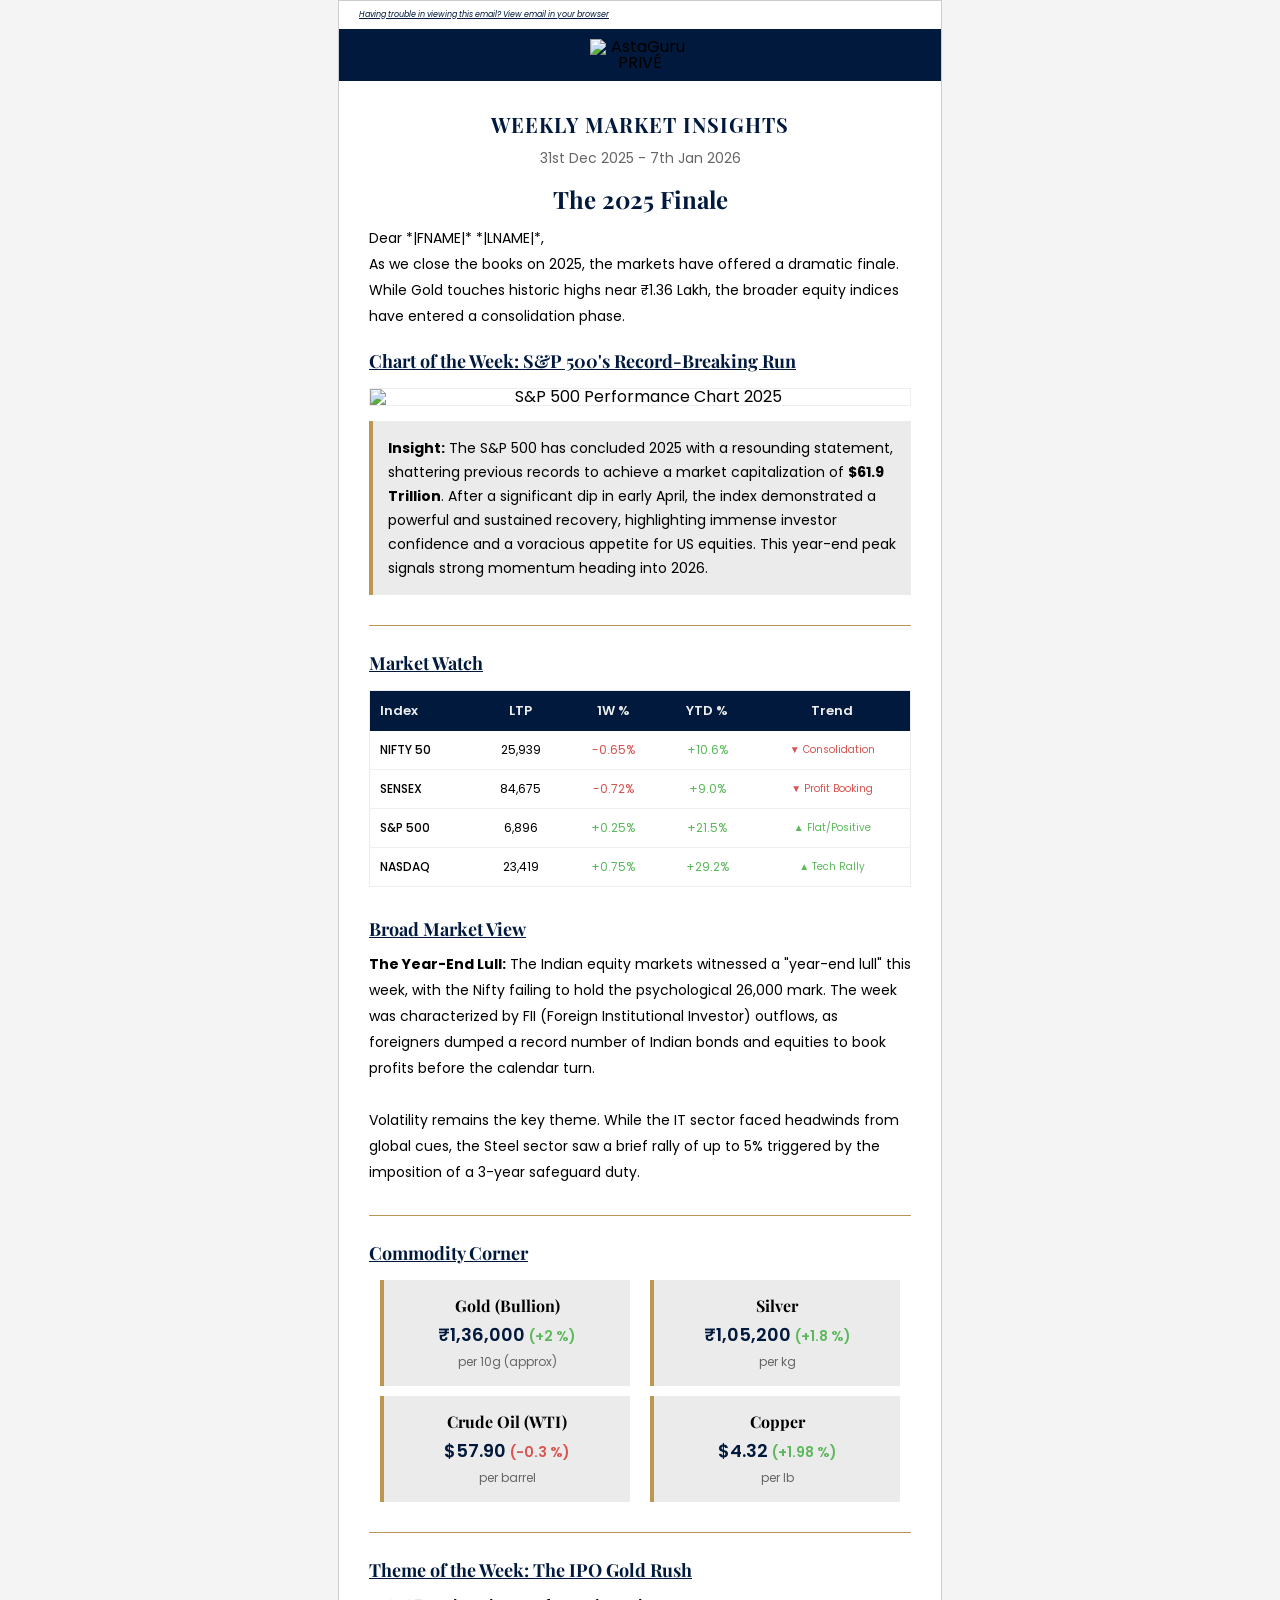
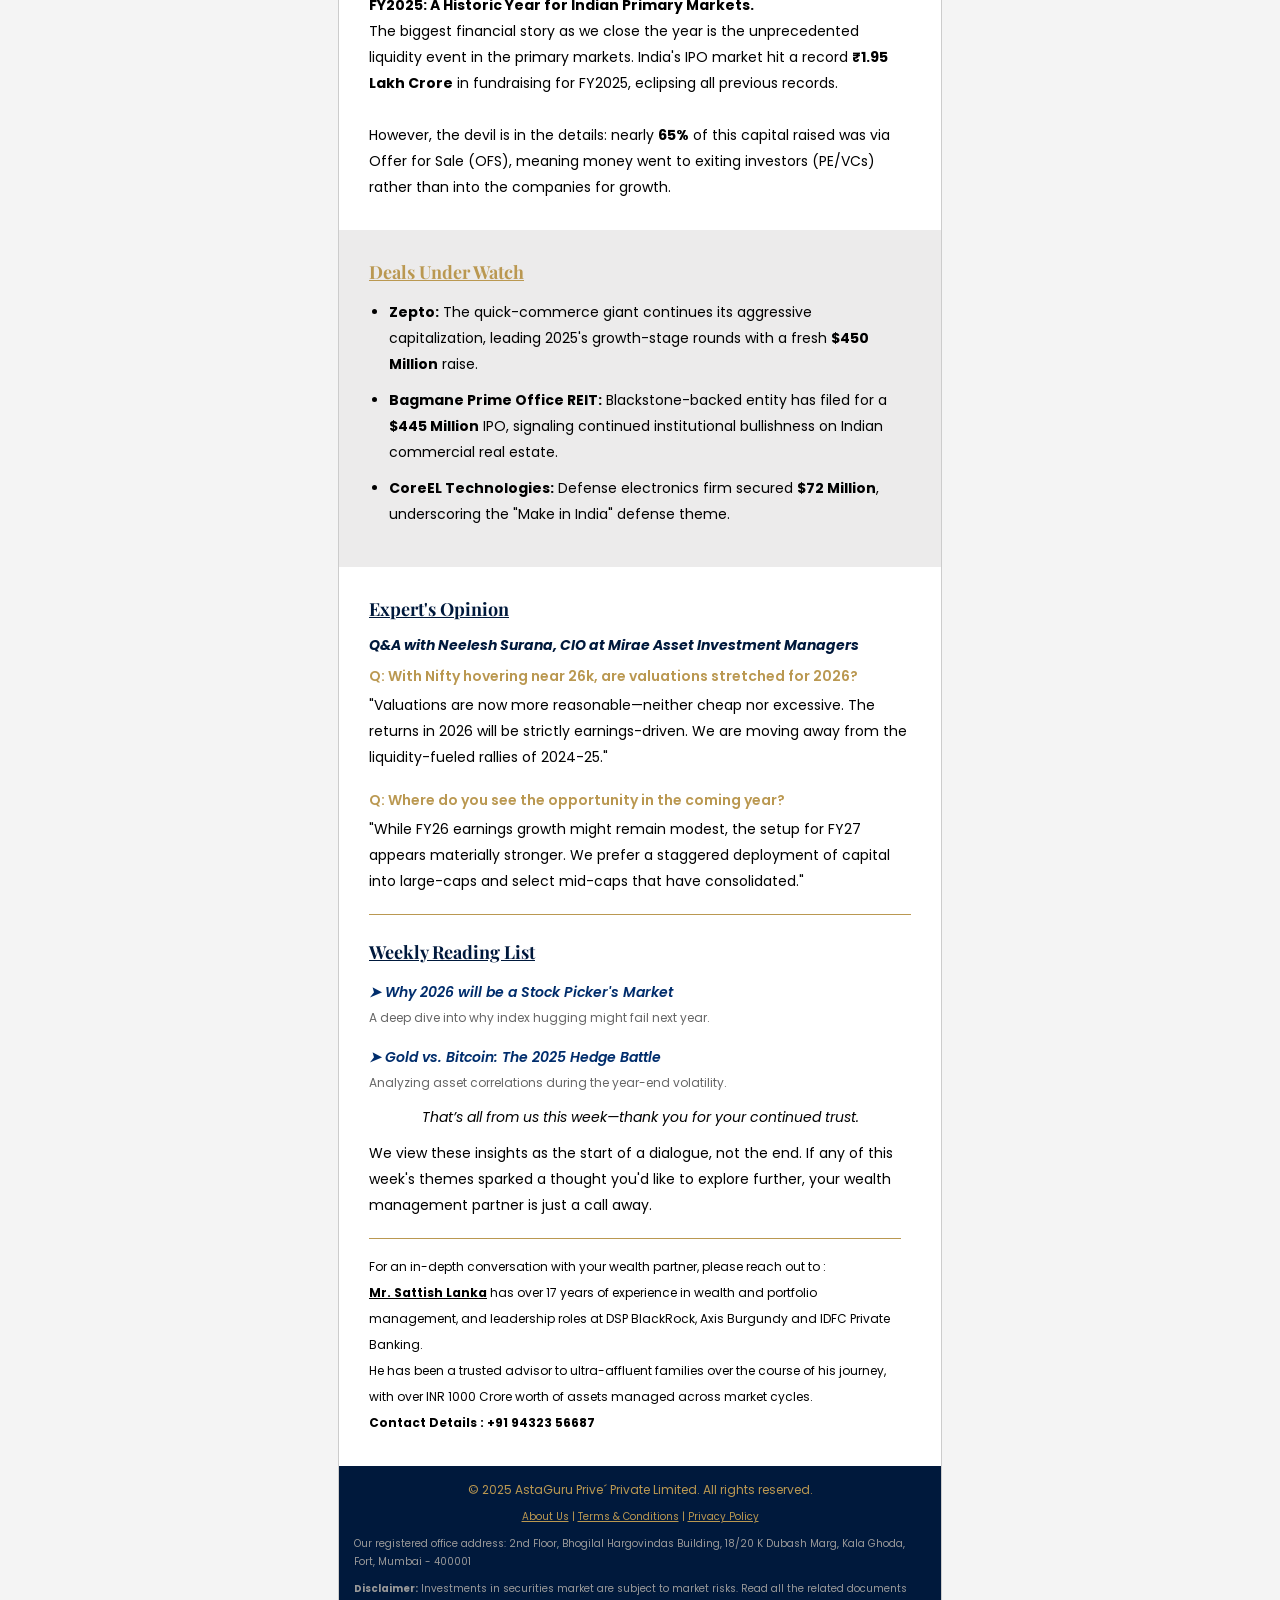
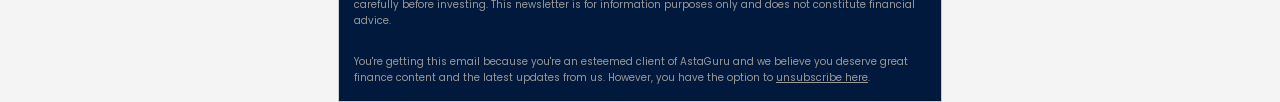
==== email_newsletter.html @ d1229757 "V1 Email Newsletter" ====
<!DOCTYPE html>
<html lang="en" xmlns="http://www.w3.org/1999/xhtml" xmlns:o="urn:schemas-microsoft-com:office:office" xmlns:v="urn:schemas-microsoft-com:vml">
<head>
    <meta charset="UTF-8">
    <meta name="viewport" content="width=device-width,initial-scale=1">
    <meta name="x-apple-disable-message-reformatting">
    <meta http-equiv="X-UA-Compatible" content="IE=edge">
    <title>Market Wrap: The 2025 Finale</title>
    <meta name="color-scheme" content="light">
    <meta name="supported-color-schemes" content="light">
    
    <link rel="preconnect" href="https://fonts.googleapis.com">
    <link rel="preconnect" href="https://fonts.gstatic.com" crossorigin>
    <link href="https://fonts.googleapis.com/css2?family=Playfair+Display:wght@400;700&family=Playfair+Display+SC:wght@600&family=Poppins:wght@300;400;500;600&display=swap" rel="stylesheet">

    <style>
        :root {
            color-scheme: light;
            supported-color-schemes: light;
        }
        /* CLIENT-SPECIFIC RESETS */
        body, table, td, a {-webkit-text-size-adjust: 100%; -ms-text-size-adjust: 100%;}
        table, td {mso-table-lspace: 0pt; mso-table-rspace: 0pt;}
        img {-ms-interpolation-mode: bicubic;}

        /* GENERAL STYLES */
        body {margin: 0; padding: 0; background-color: #f4f4f4; width: 100% !important; height: 100% !important;}
        img {border: 0; height: auto; line-height: 100%; outline: none; text-decoration: none; display: block;}
        table {border-collapse: collapse !important;}

        /* TYPOGRAPHY */
        table, td, div, h1, p {font-family: 'Poppins', Arial, sans-serif; color: #000000;}
        h1, h2, h3, h4 {font-family: 'Playfair Display', Georgia, serif; color: #00193C;}
        
        /* RESPONSIVE LAYOUT */
        .mobile-hide {display: block;}
        
        @media screen and (max-width: 600px) {
            .container {width: 100% !important; max-width: 100% !important;}
            .mobile-hide {display: none !important;}
            /* Force columns to stack on mobile */
            .col-split {display: block !important; width: 100% !important; padding-right: 0 !important; padding-left: 0 !important; margin-bottom: 20px; text-align: center !important;}
            .col-split > div[style*="margin-right"],
            .col-split > div[style*="margin-left"] {
                margin-left: auto !important;
                margin-right: auto !important;
            }
            .img-responsive {width: 100% !important; height: auto !important;}
            .table-scroll {overflow-x: auto; display: block;}
            .mobile-padding {padding-left: 15px !important; padding-right: 15px !important;}
        }
        @media (prefers-color-scheme: dark) {
            body {background-color: #f4f4f4 !important;}
            table[role="presentation"] {background-color: #f4f4f4 !important;}
            .container {background-color: #ffffff !important;}
            div[style*="background-color:#F9F9F9"] {background-color: #F9F9F9 !important;}
            td[style*="background-color:#00193C"], tr[style*="background-color:#00193C"] {background-color: #00193C !important;}

            .sc-heading-font {color: #00193C !important;}
            .heading-font {color: #00193C !important;}
            p.body-font, li.body-font, span.body-font {color: #000000 !important;}

            p[style*="color:#666666"], span[style*="color:#666666"], td[style*="color:#666666"] {color: #666666 !important;}
            p[style*="color:#000000"], span[style*="color:#000000"], td[style*="color:#000000"], li, strong {color: #000000 !important;}
            td[style*="color: #eeeeee"] {color: #eeeeee !important;}
            td[style*="color:#d9534f"], span[style*="color: #d9534f"] {color: #d9534f !important;}
            td[style*="color:#5cb85c"], span[style*="color: #5cb85c"] {color: #5cb85c !important;}
            p[style*="color:#00193C"] {color: #00193C !important;}
            a[style*="#002D6C"] {color: #002D6C !important;}
            p[style*="#BA9851"], a[style*="#BA9851"], span[style*="#BA9851"] {color: #BA9851 !important;}
            p[style*="#999999"], a[style*="#999999"] {color: #999999 !important;}
            h3[style*="#000000"] {color: #000000 !important;}
        }
    </style>
</head>
<body style="margin:0;padding:0;background-color:#f4f4f4;">
    <div style="display:none;font-size:1px;color:#f4f4f4;line-height:1px;max-height:0px;max-width:0px;opacity:0;overflow:hidden;">
        Gold hits record highs while Nifty consolidates. Discover the 2026 outlook, IPO trends, and why asset divergence is the theme of the year.
        &zwnj;&nbsp;&zwnj;&nbsp;&zwnj;&nbsp;&zwnj;&nbsp;&zwnj;&nbsp;&zwnj;&nbsp;&zwnj;&nbsp;&zwnj;&nbsp;&zwnj;&nbsp;&zwnj;&nbsp;&zwnj;&nbsp;&zwnj;&nbsp;&zwnj;&nbsp;&zwnj;&nbsp;&zwnj;&nbsp;&zwnj;&nbsp;
    </div>

    <table role="presentation" width="100%" border="0" cellspacing="0" cellpadding="0" style="background-color:#f4f4f4;">
        <td align="center" style="padding:0;">
            <table role="presentation" class="container" width="600" border="0" cellspacing="0" cellpadding="0" style="width:600px;background-color:#ffffff;border:1px solid #cccccc;">
                <tr>
                    <td align="center">
                            <p style="font-size: 8px; text-align: left;padding-left: 20px; font-style: italic;"><a href="*|ARCHIVE|*" target="_blank" style="color: #00193C;">Having trouble in viewing this email? View email in your browser</a></p>
                    </td>
                </tr>
                <tr>
                    <td align="center" style="padding:10px 0 10px 0;background-color:#00193C;">
                        <img src="*|BRAND:LOGO|*" alt="AstaGuru PRIVÉ" width="50" style="width:100px;height: auto;;display:block;border:0;" />
                    </td>
                </tr>

                <tr>
                    <td align="center" class="mobile-padding" style="padding:30px 30px 0px 30px;">
                        <p class="sc-heading-font" style="font-family:'Playfair Display SC', Georgia, serif;font-size:20px;font-weight:600;color:#00193C;margin:0;letter-spacing:1px;text-transform:uppercase;">Weekly Market Insights</p>
                        <p class="body-font" style="font-family:'Poppins', Arial, sans-serif;font-size:14px;color:#666666;margin-top:10px;">31st Dec 2025 - 7th Jan 2026</p>
                    </td>
                </tr>

                <tr>
                    <td class="mobile-padding" style="padding:0px 30px 20px 30px;">
                        <h1 class="heading-font" style="font-family:'Playfair Display', Georgia, serif;font-size:24px;margin:0 0 10px 0;color:#00193C;text-align:center;">The 2025 Finale</h1>
                        <p class="body-font" style="font-family:'Poppins', Arial, sans-serif;font-size:14px;line-height:26px;color:#000000;margin:0;text-align:left;">
                            Dear *|FNAME|* *|LNAME|*,<br>
                            As we close the books on 2025, the markets have offered a dramatic finale. While Gold touches historic highs near &#8377;1.36 Lakh, the broader equity indices have entered a consolidation phase.
                        </p>
                    </td>
                </tr>

                <tr>
                    <td class="mobile-padding" style="padding:0 30px 30px 30px;">
                        <h2 class="heading-font" style="font-family:'Playfair Display', Georgia, serif;font-size:18px;color:#00193C;margin:0 0 15px 0;text-align:left;text-decoration: underline;">Chart of the Week: S&P 500's Record-Breaking Run</h2>
                        
                        <table role="presentation" width="100%" border="0" cellspacing="0" cellpadding="0">
                            <tr>
                                <td align="center">
                                    <img src="https://www.voronoiapp.com/_next/image?url=https%3A%2F%2Fcdn.voronoiapp.com%2Fpublic%2Fimages%2F0929c76d-86ed-4268-a82a-bece79e3d38e.webp&w=1080&q=85" alt="S&P 500 Performance Chart 2025" width="540" class="img-responsive" style="width:540px;height:auto;display:block;border:1px solid #eeeeee;" />
                                </td>
                            </tr>
                        </table>

                        <div style="background-color:#ecebeb;padding:15px;margin-top:15px;border-left:4px solid #BA9851;">
                            <p class="body-font" style="font-family:'Poppins', Arial, sans-serif;font-size:14px;line-height:24px;color:#000000;margin:0;text-align:left;">
                                <strong>Insight:</strong> The S&P 500 has concluded 2025 with a resounding statement, shattering previous records to achieve a market capitalization of <strong>$61.9 Trillion</strong>. After a significant dip in early April, the index demonstrated a powerful and sustained recovery, highlighting immense investor confidence and a voracious appetite for US equities. This year-end peak signals strong momentum heading into 2026.
                            </p>
                        </div>
                    </td>
                </tr>

                <tr>
                    <td class="mobile-padding" style="padding:0 30px 30px 30px;">
                            <table role="presentation" width="100%" border="0" cellspacing="0" cellpadding="0" style="margin-bottom:25px;">
                            <tr><td style="border-bottom:1px solid #BA9851;font-size:0;line-height:0;">&nbsp;</td></tr>
                        </table>

                        <h2 class="heading-font" style="font-family:'Playfair Display', Georgia, serif;font-size:18px;color:#00193C;margin:0 0 15px 0;text-align:left;text-decoration: underline;">Market Watch</h2>
                        <div class="table-scroll">
                            <table role="presentation" width="100%" border="0" cellspacing="0" cellpadding="0" style="border:1px solid #ecebeb;">
                                <tr style="background-color:#00193C;color:#ffffff;">
                                    <td class="body-font" style="font-family:'Poppins', Arial, sans-serif;padding:10px;font-size:13px;font-weight:600;color: #eeeeee;">Index</td>
                                    <td class="body-font" style="font-family:'Poppins', Arial, sans-serif;padding:10px;font-size:13px;font-weight:600;color: #eeeeee;text-align:center;">LTP</td>
                                    <td class="body-font" style="font-family:'Poppins', Arial, sans-serif;padding:10px;font-size:13px;font-weight:600;color: #eeeeee;text-align:center;">1W %</td>
                                    <td class="body-font" style="font-family:'Poppins', Arial, sans-serif;padding:10px;font-size:13px;font-weight:600;color: #eeeeee;text-align:center;">YTD %</td>
                                    <td class="body-font" style="font-family:'Poppins', Arial, sans-serif;padding:10px;font-size:13px;font-weight:600;color: #eeeeee;text-align:center;">Trend</td>
                                </tr>
                                <tr>
                                    <td class="body-font" style="font-family:'Poppins', Arial, sans-serif;padding:10px;border-bottom:1px solid #eeeeee;color:#000000;font-weight:500;font-size: 12px">NIFTY 50</td>
                                    <td class="body-font" style="font-family:'Poppins', Arial, sans-serif;padding:10px;border-bottom:1px solid #eeeeee;text-align:center;color:#000000;font-size: 12px;">25,939</td>
                                    <td class="body-font" style="font-family:'Poppins', Arial, sans-serif;padding:10px;border-bottom:1px solid #eeeeee;text-align:center;color:#d9534f;font-size: 12px">-0.65%</td>
                                    <td class="body-font" style="font-family:'Poppins', Arial, sans-serif;padding:10px;border-bottom:1px solid #eeeeee;text-align:center;color:#5cb85c;font-size: 12px">+10.6%</td>
                                    <td class="body-font" style="font-family:'Poppins', Arial, sans-serif;padding:10px;border-bottom:1px solid #eeeeee;text-align:center;color:#d9534f;font-size: 10px">&#9660; Consolidation</td>
                                </tr>
                                <tr>
                                    <td class="body-font" style="font-family:'Poppins', Arial, sans-serif;padding:10px;border-bottom:1px solid #eeeeee;color:#000000;font-weight:500;font-size: 12px">SENSEX</td>
                                    <td class="body-font" style="font-family:'Poppins', Arial, sans-serif;padding:10px;border-bottom:1px solid #eeeeee;text-align:center;color:#000000;font-size: 12px">84,675</td>
                                    <td class="body-font" style="font-family:'Poppins', Arial, sans-serif;padding:10px;border-bottom:1px solid #eeeeee;text-align:center;color:#d9534f;font-size: 12px">-0.72%</td>
                                    <td class="body-font" style="font-family:'Poppins', Arial, sans-serif;padding:10px;border-bottom:1px solid #eeeeee;text-align:center;color:#5cb85c;font-size: 12px">+9.0%</td>
                                    <td class="body-font" style="font-family:'Poppins', Arial, sans-serif;padding:10px;border-bottom:1px solid #eeeeee;text-align:center;color:#d9534f;font-size: 10px">&#9660; Profit Booking</td>
                                </tr>
                                <tr>
                                    <td class="body-font" style="font-family:'Poppins', Arial, sans-serif;padding:10px;border-bottom:1px solid #eeeeee;color:#000000;font-weight:500;font-size: 12px">S&P 500</td>
                                    <td class="body-font" style="font-family:'Poppins', Arial, sans-serif;padding:10px;border-bottom:1px solid #eeeeee;text-align:center;color:#000000;font-size: 12px">6,896</td>
                                    <td class="body-font" style="font-family:'Poppins', Arial, sans-serif;padding:10px;border-bottom:1px solid #eeeeee;text-align:center;color:#5cb85c;font-size: 12px">+0.25%</td>
                                    <td class="body-font" style="font-family:'Poppins', Arial, sans-serif;padding:10px;border-bottom:1px solid #eeeeee;text-align:center;color:#5cb85c;font-size: 12px">+21.5%</td>
                                    <td class="body-font" style="font-family:'Poppins', Arial, sans-serif;padding:10px;border-bottom:1px solid #eeeeee;text-align:center;color:#5cb85c;font-size: 10px">&#9650; Flat/Positive</td>
                                </tr>
                                <tr>
                                    <td class="body-font" style="font-family:'Poppins', Arial, sans-serif;padding:10px;border-bottom:1px solid #eeeeee;color:#000000;font-weight:500;font-size: 12px">NASDAQ</td>
                                    <td class="body-font" style="font-family:'Poppins', Arial, sans-serif;padding:10px;border-bottom:1px solid #eeeeee;text-align:center;color:#000000;font-size: 12px">23,419</td>
                                    <td class="body-font" style="font-family:'Poppins', Arial, sans-serif;padding:10px;border-bottom:1px solid #eeeeee;text-align:center;color:#5cb85c;font-size: 12px">+0.75%</td>
                                    <td class="body-font" style="font-family:'Poppins', Arial, sans-serif;padding:10px;border-bottom:1px solid #eeeeee;text-align:center;color:#5cb85c;font-size: 12px">+29.2%</td>
                                    <td class="body-font" style="font-family:'Poppins', Arial, sans-serif;padding:10px;border-bottom:1px solid #eeeeee;text-align:center;color:#5cb85c;font-size: 10px">&#9650; Tech Rally</td>
                                </tr>
                            </table>
                        </div>
                    </td>
                </tr>

                <tr>
                    <td class="mobile-padding" style="padding:0 30px 30px 30px;">
                        <h2 class="heading-font" style="font-family:'Playfair Display', Georgia, serif;font-size:18px;color:#00193C;margin:0 0 10px 0;text-align:left;text-decoration: underline;">Broad Market View</h2>
                        <p class="body-font" style="font-family:'Poppins', Arial, sans-serif;font-size:14px;line-height:26px;color:#000000;margin:0;text-align:left;">
                            <strong>The Year-End Lull:</strong> The Indian equity markets witnessed a "year-end lull" this week, with the Nifty failing to hold the psychological 26,000 mark. The week was characterized by FII (Foreign Institutional Investor) outflows, as foreigners dumped a record number of Indian bonds and equities to book profits before the calendar turn.
                            <br><br>
                            Volatility remains the key theme. While the IT sector faced headwinds from global cues, the Steel sector saw a brief rally of up to 5% triggered by the imposition of a 3-year safeguard duty.
                        </p>
                    </td>
                </tr>

                <tr>
                    <td class="mobile-padding" style="padding:0 30px 30px 30px;">
                        <table role="presentation" width="100%" border="0" cellspacing="0" cellpadding="0" style="margin-bottom:25px;">
                            <tr><td style="border-bottom:1px solid #BA9851;font-size:0;line-height:0;">&nbsp;</td></tr>
                        </table>

                        <h2 class="heading-font" style="font-family:'Playfair Display', Georgia, serif;font-size:18px;color:#00193C;margin:0 0 15px 0;text-align:left;text-decoration: underline;">Commodity Corner</h2>
                        
                        <table role="presentation" width="100%" border="0" cellspacing="0" cellpadding="0" style="margin-bottom:10px;">
                            <tr>
                                <td align="center" valign="top" style="font-size:0;padding:0;">
                                    <div class="col-split" style="display:inline-block;max-width:260px;vertical-align:top;width:100%;">
                                        <div style="background-color:#ecebeb;padding:15px;border-left:4px solid #BA9851;margin-right:10px;">
                                            <h3 class="heading-font" style="font-family:'Playfair Display', Georgia, serif;font-size:16px;margin:0 0 5px 0;color:#000000;">Gold (Bullion)</h3>
                                            <p class="body-font" style="font-family:'Poppins', Arial, sans-serif;font-size:18px;font-weight:600;margin:0 0 5px 0;color:#00193C;">&#8377;1,36,000 <span style="font-size:14px; color: #5cb85c;">(+2 %)</span></p>
                                            <p class="body-font" style="font-family:'Poppins', Arial, sans-serif;font-size:12px;margin:0;color:#666666;">per 10g (approx)</p>
                                        </div>
                                    </div>
                                    
                                    <div class="col-split" style="display:inline-block;max-width:260px;vertical-align:top;width:100%;">
                                        <div style="background-color:#ecebeb;padding:15px;border-left:4px solid #BA9851;margin-left:10px;">
                                            <h3 class="heading-font" style="font-family:'Playfair Display', Georgia, serif;font-size:16px;margin:0 0 5px 0;color:#000000;">Silver</h3>
                                            <p class="body-font" style="font-family:'Poppins', Arial, sans-serif;font-size:18px;font-weight:600;margin:0 0 5px 0;color:#00193C;">&#8377;1,05,200 <span style="font-size:14px; color: #5cb85c;">(+1.8 %)</span></p>
                                            <p class="body-font" style="font-family:'Poppins', Arial, sans-serif;font-size:12px;margin:0;color:#666666;">per kg</p>
                                        </div>
                                    </div>
                                    
                                    </td>
                            </tr>
                        </table>

                            <table role="presentation" width="100%" border="0" cellspacing="0" cellpadding="0">
                            <tr>
                                <td align="center" valign="top" style="font-size:0;padding:0;">
                                    <div class="col-split" style="display:inline-block;max-width:260px;vertical-align:top;width:100%;">
                                        <div style="background-color:#ecebeb;padding:15px;border-left:4px solid #BA9851;margin-right:10px;">
                                            <h3 class="heading-font" style="font-family:'Playfair Display', Georgia, serif;font-size:16px;margin:0 0 5px 0;color:#000000;">Crude Oil (WTI)</h3>
                                            <p class="body-font" style="font-family:'Poppins', Arial, sans-serif;font-size:18px;font-weight:600;margin:0 0 5px 0;color:#00193C;">$57.90 <span style="font-size:14px; color: #d9534f;">(-0.3 %)</span></p>
                                            <p class="body-font" style="font-family:'Poppins', Arial, sans-serif;font-size:12px;margin:0;color:#666666;">per barrel</p>
                                        </div>
                                    </div>
                                    
                                    <div class="col-split" style="display:inline-block;max-width:260px;vertical-align:top;width:100%;">
                                        <div style="background-color:#ecebeb;padding:15px;border-left:4px solid #BA9851;margin-left:10px;">
                                            <h3 class="heading-font" style="font-family:'Playfair Display', Georgia, serif;font-size:16px;margin:0 0 5px 0;color:#000000;">Copper</h3>
                                            <p class="body-font" style="font-family:'Poppins', Arial, sans-serif;font-size:18px;font-weight:600;margin:0 0 5px 0;color:#00193C;">$4.32 <span style="font-size:14px;color: #5cb85c;">(+1.98 %)</span></p>
                                            <p class="body-font" style="font-family:'Poppins', Arial, sans-serif;font-size:12px;margin:0;color:#666666;">per lb</p>
                                        </div>
                                    </div>
                                    
                                    </td>
                            </tr>
                        </table>

                    </td>
                </tr>

                <tr>
                    <td class="mobile-padding" style="padding:0 30px 30px 30px;">
                        <table role="presentation" width="100%" border="0" cellspacing="0" cellpadding="0" style="margin-bottom:25px;">
                            <tr><td style="border-bottom:1px solid #BA9851;font-size:0;line-height:0;">&nbsp;</td></tr>
                        </table>

                        <h2 class="heading-font" style="font-family:'Playfair Display', Georgia, serif;font-size:18px;color:#00193C;margin:0 0 10px 0;text-align:left;text-decoration: underline;">Theme of the Week: The IPO Gold Rush</h2>
                        <p class="body-font" style="font-family:'Poppins', Arial, sans-serif;font-size:14px;line-height:26px;color:#000000;margin:0;text-align:left;">
                            <strong>FY2025: A Historic Year for Indian Primary Markets.</strong>
                            <br>
                            The biggest financial story as we close the year is the unprecedented liquidity event in the primary markets. India's IPO market hit a record <strong>&#8377;1.95 Lakh Crore</strong> in fundraising for FY2025, eclipsing all previous records.
                            <br><br>
                            However, the devil is in the details: nearly <strong>65%</strong> of this capital raised was via Offer for Sale (OFS), meaning money went to exiting investors (PE/VCs) rather than into the companies for growth.
                        </p>
                    </td>
                </tr>

                <tr>
                    <td class="mobile-padding" style="padding:30px;background-color:#ecebeb;">

                        <h2 class="heading-font" style="font-family:'Playfair Display', Georgia, serif;font-size:18px;color:#BA9851;margin:0 0 15px 0;text-align:left;"><span style="color:#BA9851;text-decoration: underline;">Deals Under Watch</span></h2>
                        <ul class="body-font" style="font-family:'Poppins', Arial, sans-serif;padding-left:20px;margin:0;font-size:14px;line-height:26px;color:#000000;text-align:left">
                            <li style="margin-bottom:10px;">
                                <strong>Zepto:</strong> The quick-commerce giant continues its aggressive capitalization, leading 2025's growth-stage rounds with a fresh <strong>$450 Million</strong> raise.
                            </li>
                            <li style="margin-bottom:10px;">
                                <strong>Bagmane Prime Office REIT:</strong> Blackstone-backed entity has filed for a <strong>$445 Million</strong> IPO, signaling continued institutional bullishness on Indian commercial real estate.
                            </li>
                            <li style="margin-bottom:10px;">
                                <strong>CoreEL Technologies:</strong> Defense electronics firm secured <strong>$72 Million</strong>, underscoring the "Make in India" defense theme.
                            </li>
                        </ul>
                    </td>
                </tr>

                <tr>
                        <td class="mobile-padding" style="padding:0 30px 0px 30px;">

                        <h2 class="heading-font" style="font-family:'Playfair Display', Georgia, serif;font-size:18px;color:#00193C;margin:30px 0 10px 0;text-align:left;text-decoration: underline;">Expert's Opinion</h2>
                        <p class="body-font" style="font-family:'Poppins', Arial, sans-serif;font-size:14px;color:#000000;font-style:italic;margin-bottom:10px;text-align:left;">
                            <strong style="color: #00193C;">Q&A with Neelesh Surana, CIO at Mirae Asset Investment Managers</strong>
                        </p>
                        
                        <p class="body-font" style="font-family:'Poppins', Arial, sans-serif;font-size:14px;font-weight:600;color:#BA9851;margin:0 0 5px 0;text-align:left;"><span style="color: #BA9851;">Q: With Nifty hovering near 26k, are valuations stretched for 2026?</p></span>
                        <p class="body-font" style="font-family:'Poppins', Arial, sans-serif;font-size:14px;line-height:26px;color:#000000;margin:0 0 20px 0;text-align:left;">
                            "Valuations are now more reasonable—neither cheap nor excessive. The returns in 2026 will be strictly earnings-driven. We are moving away from the liquidity-fueled rallies of 2024-25."
                        </p>

                        <p class="body-font" style="font-family:'Poppins', Arial, sans-serif;font-size:14px;font-weight:600;color:#BA9851;margin:0 0 5px 0;text-align:left;"><span style="color: #BA9851;">Q: Where do you see the opportunity in the coming year?</p></span>
                        <p class="body-font" style="font-family:'Poppins', Arial, sans-serif;font-size:14px;line-height:26px;color:#000000;margin:0 0 20px 0;text-align:left;">
                            "While FY26 earnings growth might remain modest, the setup for FY27 appears materially stronger. We prefer a staggered deployment of capital into large-caps and select mid-caps that have consolidated."
                        </p>
                    </td>
                </tr>

                    <tr>
                    <td class="mobile-padding" style="padding:0 30px 10px 30px;">
                        <table role="presentation" width="100%" border="0" cellspacing="0" cellpadding="0" style="margin-bottom:25px;margin-top:0px;">
                            <tr><td style="border-bottom:1px solid #BA9851;font-size:0;line-height:0;">&nbsp;</td></tr>
                        </table>

                        <h2 class="heading-font" style="font-family:'Playfair Display', Georgia, serif;font-size:18px;color:#00193C;margin:0 0 15px 0;text-align:left;text-decoration: underline;">Weekly Reading List</h2>
                        
                        <p class="body-font" style="font-family:'Poppins', Arial, sans-serif;margin:0 0 15px 0;text-align:left;">
                            <a href="https://economictimes.indiatimes.com/markets/expert-view/etmarkets-smart-talk-from-liquidity-to-earnings-why-2026-will-be-a-stock-pickers-market-nikhil-khandelwal-decodes/articleshow/126228436.cms?from=mdr" target="_blank" style="font-size:14px;color:#002D6C;text-decoration:none;font-weight:600;font-style: italic;">&#10148; Why 2026 will be a Stock Picker's Market</a><br>
                            <span style="font-size:12px;color:#666666;">A deep dive into why index hugging might fail next year.</span>
                        </p>

                        <p class="body-font" style="font-family:'Poppins', Arial, sans-serif;margin:0;text-align:left;">
                            <a href="https://www.investing.com/analysis/safehaven-flows-in-2025-bitcoin-vs-gold-after-the-crash-200669616" target="_blank" style="font-size:14px;color:#002D6C;text-decoration:none;font-weight:600;font-style: italic;">&#10148; Gold vs. Bitcoin: The 2025 Hedge Battle</a><br>
                            <span style="font-size:12px;color:#666666;">Analyzing asset correlations during the year-end volatility.</span>
                        </p>
                        <p class="body-font" style="font-family:'Poppins', Arial, sans-serif;font-size:14px;line-height:26px;color:#000000;margin:10px 0 0 0;text-align:center;font-style: italic;">
                            That’s all from us this week—thank you for your continued trust.<br>
                        </p>
                        <p class="body-font" style="font-family:'Poppins', Arial, sans-serif;font-size:14px;line-height:26px;color:#000000;margin:10px 0 0 0;text-align:left;">
                            We view these insights as the start of a dialogue, not the end. If any of this week's themes sparked a thought you'd like to explore further, your wealth management partner is just a call away.
                        </p>
                    </td>
                </tr>

                <tr>
                    <td class="mobile-padding" style="padding:10px 40px 30px 30px;">
                        <table role="presentation" width="100%" border="0" cellspacing="0" cellpadding="0" style="margin-bottom:15px;">
                            <tr><td style="border-bottom:0.5px solid #BA9851;font-size:0;line-height:0;">&nbsp;</td></tr>
                        </table>
                        <p class="body-font" style="font-family:'Poppins', Arial, sans-serif;font-size:12px;line-height:26px;color:#000000;margin:0;text-align:left;">
                            For an in-depth conversation with your wealth partner, please reach out to : <br>
                        <p class="body-font" style="font-family:'Poppins', Arial, sans-serif;font-size:12px;line-height:26px;color:#000000;margin:0;text-align:left;">
                            <b><a href="https://www.linkedin.com/in/sattish-lanka-825206114/" target="_blank" style="color:#000000;text-decoration:underline;">Mr. Sattish Lanka</b></a> has over 17 years of experience in wealth and portfolio management, and leadership roles at DSP BlackRock, Axis Burgundy and IDFC Private Banking.
                            <br>
                            He has been a trusted advisor to ultra-affluent families over the course of his journey, with over INR 1000 Crore worth of assets managed across market cycles.
                            <br>
                            <b>Contact Details : +91 94323 56687</b>
                        </p>
                    </td>
                </tr>

                <tr>
                    <td style="background-color:#00193C;color:#ffffff;padding:15px;text-align:center;">
                        <p class="body-font" style="font-family:'Poppins', Arial, sans-serif;font-size:12px;line-height:18px;margin:0 0 5px 0;color:#BA9851;">
                            <span style="color: #BA9851">&copy; 2025 AstaGuru Prive´ Private Limited. All rights reserved.</span>
                        </p>
                        <p class="body-font" style="font-family:'Poppins', Arial, sans-serif;font-size:10px;margin:10px 0 10px 0;text-align:center;">
                            <a href="https://www.astaguruprive.com/about" target="_blank" style="color:#BA9851;text-decoration:underline;">About Us</a><span style="color:#BA9851;"> | </span><a href="https://www.astaguruprive.com/terms-of-use" target="_blank" style="color:#BA9851;text-decoration:underline;">Terms & Conditions</a> <span style="color:#BA9851;">|</span> <a href="https://www.astaguruprive.com/privacy-policy" target="_blank" style="color:#BA9851;text-decoration:underline;">Privacy Policy</a>
                        </p>
                        <p class="body-font" style="font-family:'Poppins', Arial, sans-serif;font-size:10px;line-height:18px;margin:0 0 10px 0;color:#999999;text-align: left;">
                            <span style="color: #999999">Our registered office address: 2nd Floor, Bhogilal Hargovindas Building, 18/20 K Dubash Marg, Kala Ghoda, Fort, Mumbai - 400001</span>
                        </p>
                        <p class="body-font" style="font-family:'Poppins', Arial, sans-serif;font-size:10px;line-height:16px;color:#999999;margin:0;text-align: left;">
                            <span style="color: #999999"><strong style="color:#999999;">Disclaimer:</strong> Investments in securities market are subject to market risks. Read all the related documents carefully before investing. This newsletter is for information purposes only and does not constitute financial advice.</span>
                        </p>
                        <br>
                        <p class="body-font" style="font-family:'Poppins', Arial, sans-serif;font-size:10px;line-height:16px;color:#999999;margin:0;text-align: left;">
                            <span style="color: #999999">You're getting this email because you're an esteemed client of AstaGuru and we believe you deserve great finance content and the latest updates from us. However, you have the option to <a href="*|UNSUB|*" style="color: #999999">unsubscribe here</a>. </span>
                        </p>
                    </td>
                </tr>
            </table>
        </td>
        </tr>
    </table>
</body>
</html>
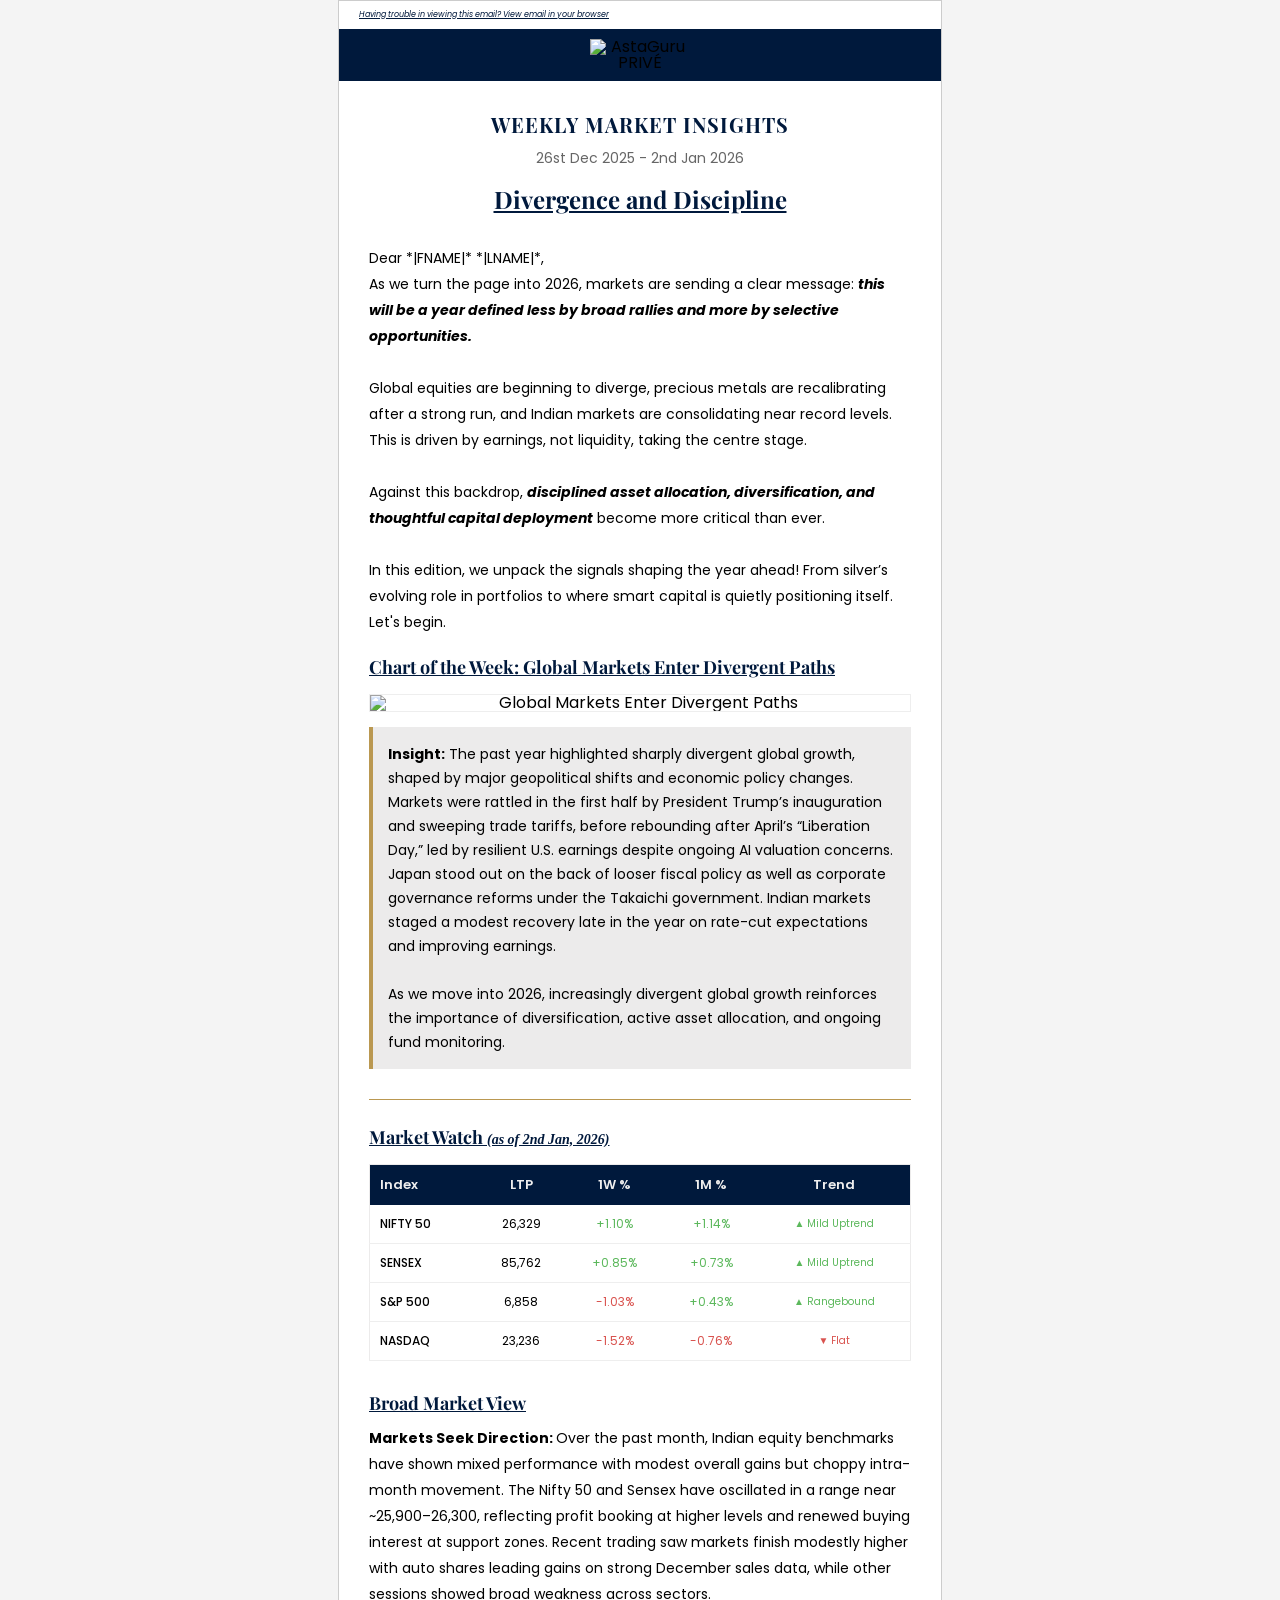
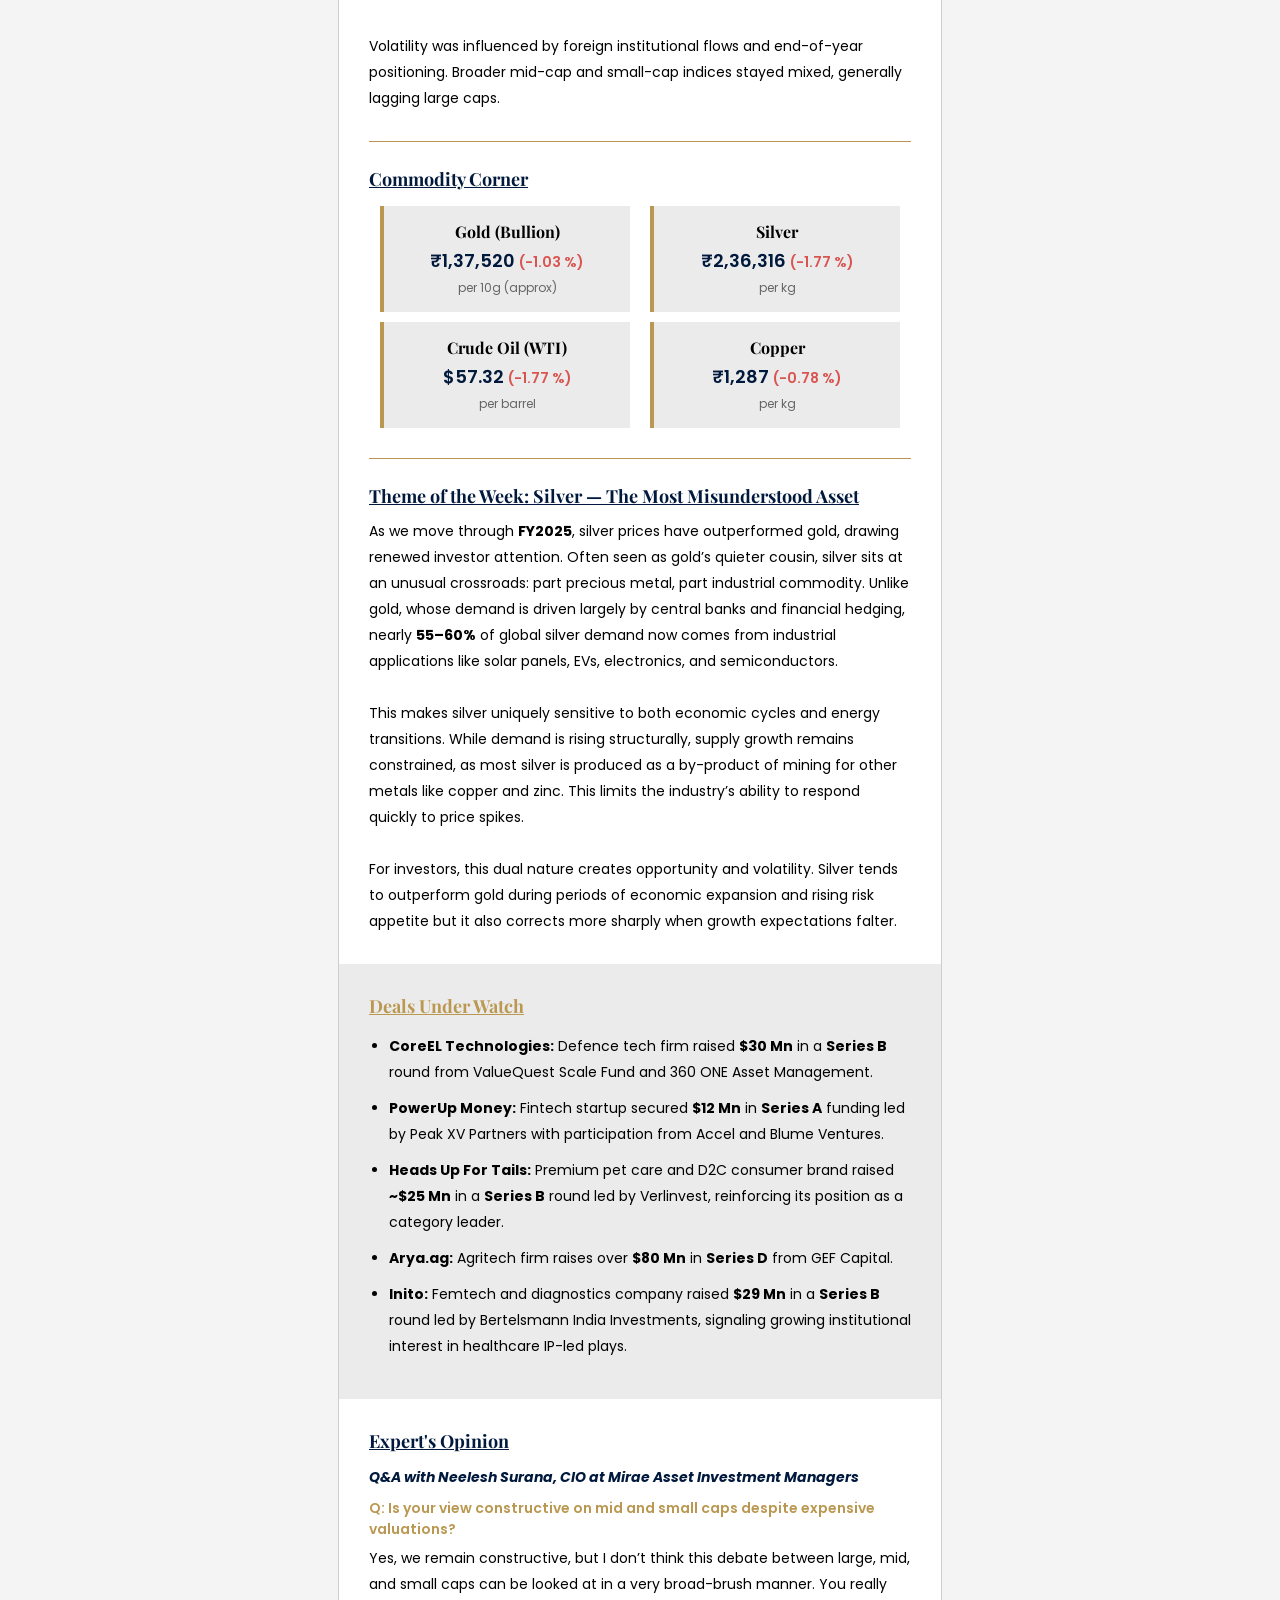
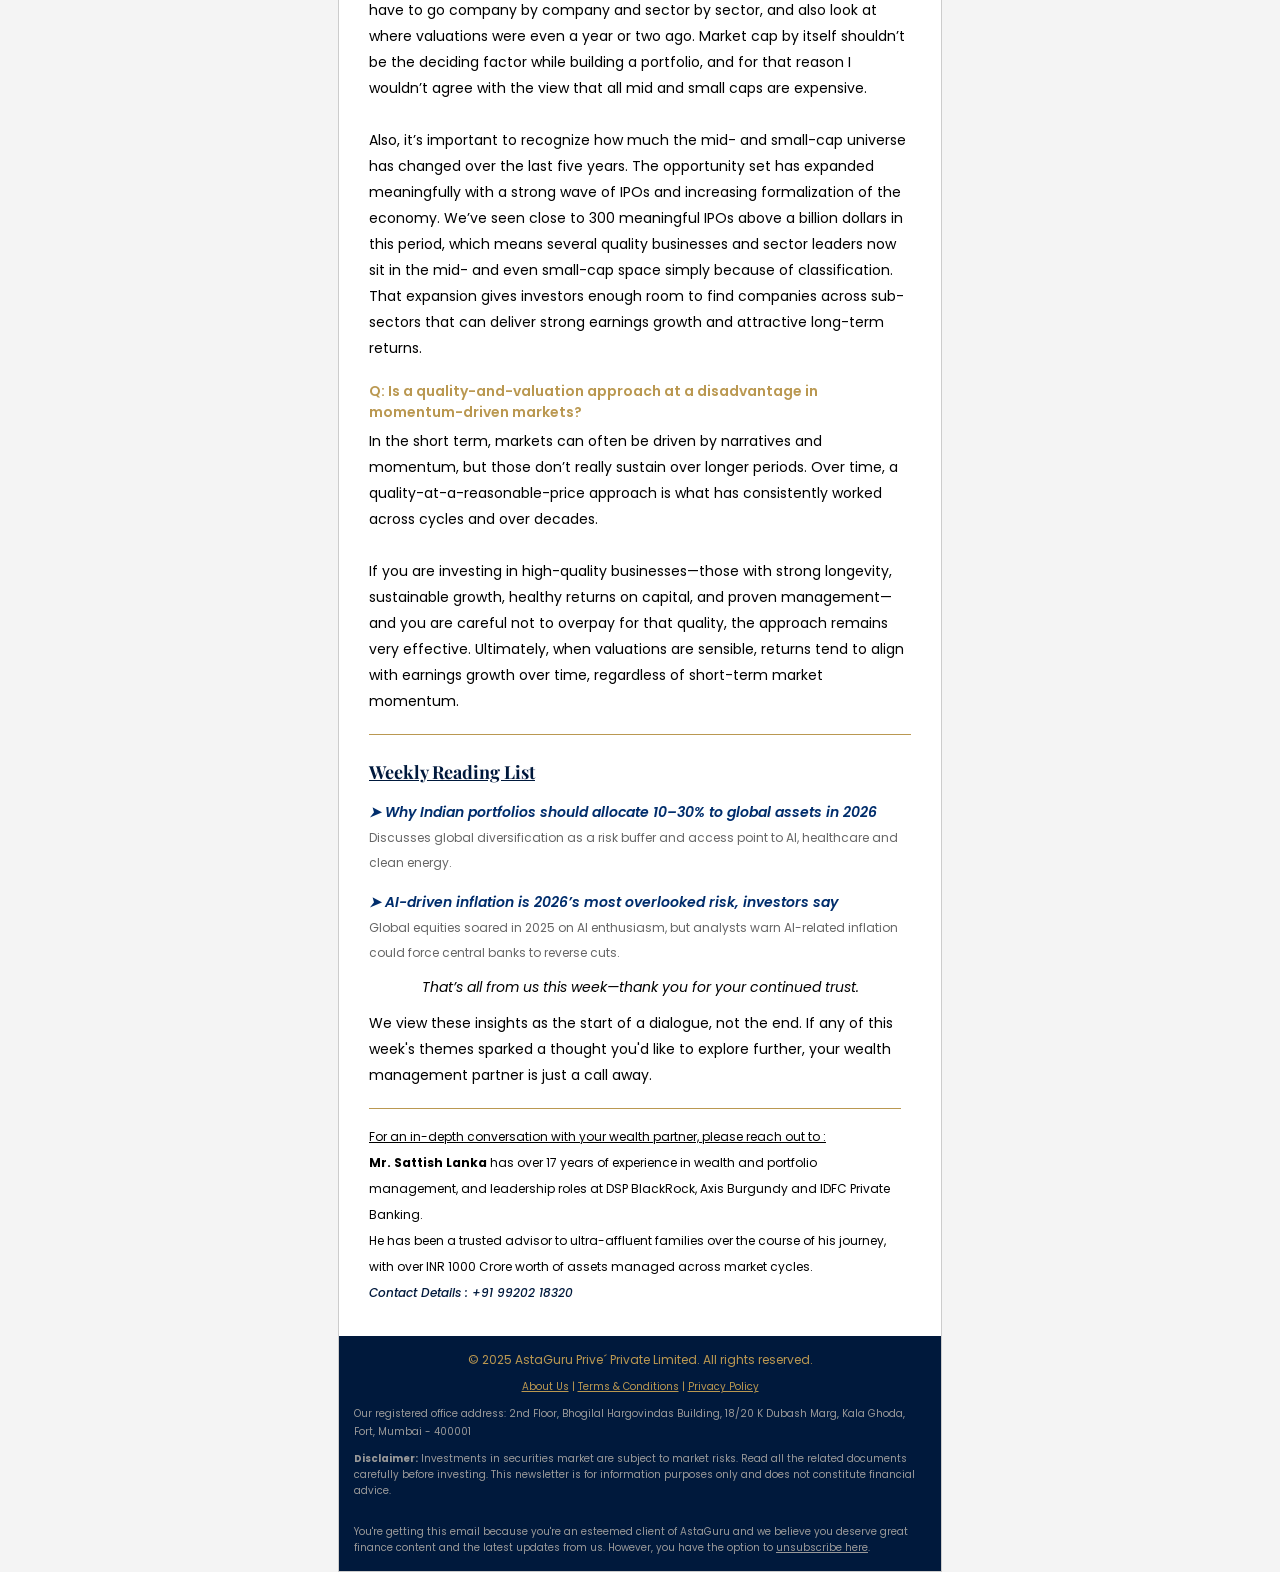
==== commit 053445cb: "Final Content" ====
--- a/email_newsletter.html
+++ b/email_newsletter.html
@@ -96,35 +96,38 @@
                 <tr>
                     <td align="center" class="mobile-padding" style="padding:30px 30px 0px 30px;">
                         <p class="sc-heading-font" style="font-family:'Playfair Display SC', Georgia, serif;font-size:20px;font-weight:600;color:#00193C;margin:0;letter-spacing:1px;text-transform:uppercase;">Weekly Market Insights</p>
-                        <p class="body-font" style="font-family:'Poppins', Arial, sans-serif;font-size:14px;color:#666666;margin-top:10px;">31st Dec 2025 - 7th Jan 2026</p>
+                        <p class="body-font" style="font-family:'Poppins', Arial, sans-serif;font-size:14px;color:#666666;margin-top:10px;">26st Dec 2025 - 2nd Jan 2026</p>
                     </td>
                 </tr>
 
                 <tr>
                     <td class="mobile-padding" style="padding:0px 30px 20px 30px;">
-                        <h1 class="heading-font" style="font-family:'Playfair Display', Georgia, serif;font-size:24px;margin:0 0 10px 0;color:#00193C;text-align:center;">The 2025 Finale</h1>
+                        <h1 class="heading-font" style="font-family:'Playfair Display', Georgia, serif;font-size:24px;margin:0 0 30px 0;color:#00193C;text-align:center;text-decoration: underline;">Divergence and Discipline</h1>
                         <p class="body-font" style="font-family:'Poppins', Arial, sans-serif;font-size:14px;line-height:26px;color:#000000;margin:0;text-align:left;">
                             Dear *|FNAME|* *|LNAME|*,<br>
-                            As we close the books on 2025, the markets have offered a dramatic finale. While Gold touches historic highs near &#8377;1.36 Lakh, the broader equity indices have entered a consolidation phase.
-                        </p>
-                    </td>
-                </tr>
-
-                <tr>
-                    <td class="mobile-padding" style="padding:0 30px 30px 30px;">
-                        <h2 class="heading-font" style="font-family:'Playfair Display', Georgia, serif;font-size:18px;color:#00193C;margin:0 0 15px 0;text-align:left;text-decoration: underline;">Chart of the Week: S&P 500's Record-Breaking Run</h2>
+                            As we turn the page into 2026, markets are sending a clear message: <b><i>this will be a year defined less by broad rallies and more by selective opportunities.</i></b><br><br>
+                            Global equities are beginning to diverge, precious metals are recalibrating after a strong run, and Indian markets are consolidating near record levels. This is driven by earnings, not liquidity, taking the centre stage. <br><br>Against this backdrop, <b><i>disciplined asset allocation, diversification, and thoughtful capital deployment</i></b> become more critical than ever. 
+                            <br><br>In this edition, we unpack the signals shaping the year ahead! From silver’s evolving role in portfolios to where smart capital is quietly positioning itself. Let's begin.
+                        </p>
+                    </td>
+                </tr>
+
+                <tr>
+                    <td class="mobile-padding" style="padding:0 30px 30px 30px;">
+                        <h2 class="heading-font" style="font-family:'Playfair Display', Georgia, serif;font-size:18px;color:#00193C;margin:0 0 15px 0;text-align:left;text-decoration: underline;">Chart of the Week: Global Markets Enter Divergent Paths</h2>
                         
                         <table role="presentation" width="100%" border="0" cellspacing="0" cellpadding="0">
                             <tr>
                                 <td align="center">
-                                    <img src="https://www.voronoiapp.com/_next/image?url=https%3A%2F%2Fcdn.voronoiapp.com%2Fpublic%2Fimages%2F0929c76d-86ed-4268-a82a-bece79e3d38e.webp&w=1080&q=85" alt="S&P 500 Performance Chart 2025" width="540" class="img-responsive" style="width:540px;height:auto;display:block;border:1px solid #eeeeee;" />
+                                    <img src="https://astaguruprive-s3.s3.ap-south-1.amazonaws.com/Email+Newsletter/Chart+of+the+Week.jpg" alt="Global Markets Enter Divergent Paths" width="540" class="img-responsive" style="width:540px;height:auto;display:block;border:1px solid #eeeeee;" />
                                 </td>
                             </tr>
                         </table>
 
                         <div style="background-color:#ecebeb;padding:15px;margin-top:15px;border-left:4px solid #BA9851;">
                             <p class="body-font" style="font-family:'Poppins', Arial, sans-serif;font-size:14px;line-height:24px;color:#000000;margin:0;text-align:left;">
-                                <strong>Insight:</strong> The S&P 500 has concluded 2025 with a resounding statement, shattering previous records to achieve a market capitalization of <strong>$61.9 Trillion</strong>. After a significant dip in early April, the index demonstrated a powerful and sustained recovery, highlighting immense investor confidence and a voracious appetite for US equities. This year-end peak signals strong momentum heading into 2026.
+                                <strong>Insight:</strong> The past year highlighted sharply divergent global growth, shaped by major geopolitical shifts and economic policy changes. Markets were rattled in the first half by President Trump’s inauguration and sweeping trade tariffs, before rebounding after April’s “Liberation Day,” led by resilient U.S. earnings despite ongoing AI valuation concerns. Japan stood out on the back of looser fiscal policy as well as corporate governance reforms under the Takaichi government. Indian markets staged a modest recovery late in the year on rate-cut expectations and improving earnings.<br><br>                                
+                                As we move into 2026, increasingly divergent global growth reinforces the importance of diversification, active asset allocation, and ongoing fund monitoring.
                             </p>
                         </div>
                     </td>
@@ -136,43 +139,43 @@
                             <tr><td style="border-bottom:1px solid #BA9851;font-size:0;line-height:0;">&nbsp;</td></tr>
                         </table>
 
-                        <h2 class="heading-font" style="font-family:'Playfair Display', Georgia, serif;font-size:18px;color:#00193C;margin:0 0 15px 0;text-align:left;text-decoration: underline;">Market Watch</h2>
+                        <div><span><h2 class="heading-font" style="font-family:'Playfair Display', Georgia, serif;font-size:18px;color:#00193C;margin:0 0 15px 0;text-align:left; text-decoration: underline;">Market Watch </span><span style="font-size: 14px;font-style: italic;text-decoration: non;">(as of 2nd Jan, 2026)</span></h2></div>
                         <div class="table-scroll">
                             <table role="presentation" width="100%" border="0" cellspacing="0" cellpadding="0" style="border:1px solid #ecebeb;">
                                 <tr style="background-color:#00193C;color:#ffffff;">
                                     <td class="body-font" style="font-family:'Poppins', Arial, sans-serif;padding:10px;font-size:13px;font-weight:600;color: #eeeeee;">Index</td>
                                     <td class="body-font" style="font-family:'Poppins', Arial, sans-serif;padding:10px;font-size:13px;font-weight:600;color: #eeeeee;text-align:center;">LTP</td>
                                     <td class="body-font" style="font-family:'Poppins', Arial, sans-serif;padding:10px;font-size:13px;font-weight:600;color: #eeeeee;text-align:center;">1W %</td>
-                                    <td class="body-font" style="font-family:'Poppins', Arial, sans-serif;padding:10px;font-size:13px;font-weight:600;color: #eeeeee;text-align:center;">YTD %</td>
+                                    <td class="body-font" style="font-family:'Poppins', Arial, sans-serif;padding:10px;font-size:13px;font-weight:600;color: #eeeeee;text-align:center;">1M %</td>
                                     <td class="body-font" style="font-family:'Poppins', Arial, sans-serif;padding:10px;font-size:13px;font-weight:600;color: #eeeeee;text-align:center;">Trend</td>
                                 </tr>
                                 <tr>
                                     <td class="body-font" style="font-family:'Poppins', Arial, sans-serif;padding:10px;border-bottom:1px solid #eeeeee;color:#000000;font-weight:500;font-size: 12px">NIFTY 50</td>
-                                    <td class="body-font" style="font-family:'Poppins', Arial, sans-serif;padding:10px;border-bottom:1px solid #eeeeee;text-align:center;color:#000000;font-size: 12px;">25,939</td>
-                                    <td class="body-font" style="font-family:'Poppins', Arial, sans-serif;padding:10px;border-bottom:1px solid #eeeeee;text-align:center;color:#d9534f;font-size: 12px">-0.65%</td>
-                                    <td class="body-font" style="font-family:'Poppins', Arial, sans-serif;padding:10px;border-bottom:1px solid #eeeeee;text-align:center;color:#5cb85c;font-size: 12px">+10.6%</td>
-                                    <td class="body-font" style="font-family:'Poppins', Arial, sans-serif;padding:10px;border-bottom:1px solid #eeeeee;text-align:center;color:#d9534f;font-size: 10px">&#9660; Consolidation</td>
+                                    <td class="body-font" style="font-family:'Poppins', Arial, sans-serif;padding:10px;border-bottom:1px solid #eeeeee;text-align:center;color:#000000;font-size: 12px;">26,329</td>
+                                    <td class="body-font" style="font-family:'Poppins', Arial, sans-serif;padding:10px;border-bottom:1px solid #eeeeee;text-align:center;color:#5cb85c;font-size: 12px">+1.10%</td>
+                                    <td class="body-font" style="font-family:'Poppins', Arial, sans-serif;padding:10px;border-bottom:1px solid #eeeeee;text-align:center;color:#5cb85c;font-size: 12px">+1.14%</td>
+                                    <td class="body-font" style="font-family:'Poppins', Arial, sans-serif;padding:10px;border-bottom:1px solid #eeeeee;text-align:center;color:#5cb85c;font-size: 10px">&#9650; Mild Uptrend</td>
                                 </tr>
                                 <tr>
                                     <td class="body-font" style="font-family:'Poppins', Arial, sans-serif;padding:10px;border-bottom:1px solid #eeeeee;color:#000000;font-weight:500;font-size: 12px">SENSEX</td>
-                                    <td class="body-font" style="font-family:'Poppins', Arial, sans-serif;padding:10px;border-bottom:1px solid #eeeeee;text-align:center;color:#000000;font-size: 12px">84,675</td>
-                                    <td class="body-font" style="font-family:'Poppins', Arial, sans-serif;padding:10px;border-bottom:1px solid #eeeeee;text-align:center;color:#d9534f;font-size: 12px">-0.72%</td>
-                                    <td class="body-font" style="font-family:'Poppins', Arial, sans-serif;padding:10px;border-bottom:1px solid #eeeeee;text-align:center;color:#5cb85c;font-size: 12px">+9.0%</td>
-                                    <td class="body-font" style="font-family:'Poppins', Arial, sans-serif;padding:10px;border-bottom:1px solid #eeeeee;text-align:center;color:#d9534f;font-size: 10px">&#9660; Profit Booking</td>
+                                    <td class="body-font" style="font-family:'Poppins', Arial, sans-serif;padding:10px;border-bottom:1px solid #eeeeee;text-align:center;color:#000000;font-size: 12px">85,762</td>
+                                    <td class="body-font" style="font-family:'Poppins', Arial, sans-serif;padding:10px;border-bottom:1px solid #eeeeee;text-align:center;color:#5cb85c;font-size: 12px">+0.85%</td>
+                                    <td class="body-font" style="font-family:'Poppins', Arial, sans-serif;padding:10px;border-bottom:1px solid #eeeeee;text-align:center;color:#5cb85c;font-size: 12px">+0.73%</td>
+                                    <td class="body-font" style="font-family:'Poppins', Arial, sans-serif;padding:10px;border-bottom:1px solid #eeeeee;text-align:center;color:#5cb85c;font-size: 10px">&#9650; Mild Uptrend</td>
                                 </tr>
                                 <tr>
                                     <td class="body-font" style="font-family:'Poppins', Arial, sans-serif;padding:10px;border-bottom:1px solid #eeeeee;color:#000000;font-weight:500;font-size: 12px">S&P 500</td>
-                                    <td class="body-font" style="font-family:'Poppins', Arial, sans-serif;padding:10px;border-bottom:1px solid #eeeeee;text-align:center;color:#000000;font-size: 12px">6,896</td>
-                                    <td class="body-font" style="font-family:'Poppins', Arial, sans-serif;padding:10px;border-bottom:1px solid #eeeeee;text-align:center;color:#5cb85c;font-size: 12px">+0.25%</td>
-                                    <td class="body-font" style="font-family:'Poppins', Arial, sans-serif;padding:10px;border-bottom:1px solid #eeeeee;text-align:center;color:#5cb85c;font-size: 12px">+21.5%</td>
-                                    <td class="body-font" style="font-family:'Poppins', Arial, sans-serif;padding:10px;border-bottom:1px solid #eeeeee;text-align:center;color:#5cb85c;font-size: 10px">&#9650; Flat/Positive</td>
+                                    <td class="body-font" style="font-family:'Poppins', Arial, sans-serif;padding:10px;border-bottom:1px solid #eeeeee;text-align:center;color:#000000;font-size: 12px">6,858</td>
+                                    <td class="body-font" style="font-family:'Poppins', Arial, sans-serif;padding:10px;border-bottom:1px solid #eeeeee;text-align:center;color:#d9534f;font-size: 12px">-1.03%</td>
+                                    <td class="body-font" style="font-family:'Poppins', Arial, sans-serif;padding:10px;border-bottom:1px solid #eeeeee;text-align:center;color:#5cb85c;font-size: 12px">+0.43%</td>
+                                    <td class="body-font" style="font-family:'Poppins', Arial, sans-serif;padding:10px;border-bottom:1px solid #eeeeee;text-align:center;color:#5cb85c;font-size: 10px">&#9650; Rangebound</td>
                                 </tr>
                                 <tr>
                                     <td class="body-font" style="font-family:'Poppins', Arial, sans-serif;padding:10px;border-bottom:1px solid #eeeeee;color:#000000;font-weight:500;font-size: 12px">NASDAQ</td>
-                                    <td class="body-font" style="font-family:'Poppins', Arial, sans-serif;padding:10px;border-bottom:1px solid #eeeeee;text-align:center;color:#000000;font-size: 12px">23,419</td>
-                                    <td class="body-font" style="font-family:'Poppins', Arial, sans-serif;padding:10px;border-bottom:1px solid #eeeeee;text-align:center;color:#5cb85c;font-size: 12px">+0.75%</td>
-                                    <td class="body-font" style="font-family:'Poppins', Arial, sans-serif;padding:10px;border-bottom:1px solid #eeeeee;text-align:center;color:#5cb85c;font-size: 12px">+29.2%</td>
-                                    <td class="body-font" style="font-family:'Poppins', Arial, sans-serif;padding:10px;border-bottom:1px solid #eeeeee;text-align:center;color:#5cb85c;font-size: 10px">&#9650; Tech Rally</td>
+                                    <td class="body-font" style="font-family:'Poppins', Arial, sans-serif;padding:10px;border-bottom:1px solid #eeeeee;text-align:center;color:#000000;font-size: 12px">23,236</td>
+                                    <td class="body-font" style="font-family:'Poppins', Arial, sans-serif;padding:10px;border-bottom:1px solid #eeeeee;text-align:center;color:#d9534f;font-size: 12px">-1.52%</td>
+                                    <td class="body-font" style="font-family:'Poppins', Arial, sans-serif;padding:10px;border-bottom:1px solid #eeeeee;text-align:center;color:#d9534f;font-size: 12px">-0.76%</td>
+                                    <td class="body-font" style="font-family:'Poppins', Arial, sans-serif;padding:10px;border-bottom:1px solid #eeeeee;text-align:center;color:#d9534f;font-size: 10px">&#9660; Flat</td>
                                 </tr>
                             </table>
                         </div>
@@ -183,9 +186,9 @@
                     <td class="mobile-padding" style="padding:0 30px 30px 30px;">
                         <h2 class="heading-font" style="font-family:'Playfair Display', Georgia, serif;font-size:18px;color:#00193C;margin:0 0 10px 0;text-align:left;text-decoration: underline;">Broad Market View</h2>
                         <p class="body-font" style="font-family:'Poppins', Arial, sans-serif;font-size:14px;line-height:26px;color:#000000;margin:0;text-align:left;">
-                            <strong>The Year-End Lull:</strong> The Indian equity markets witnessed a "year-end lull" this week, with the Nifty failing to hold the psychological 26,000 mark. The week was characterized by FII (Foreign Institutional Investor) outflows, as foreigners dumped a record number of Indian bonds and equities to book profits before the calendar turn.
+                            <strong>Markets Seek Direction: </strong> Over the past month, Indian equity benchmarks have shown mixed performance with modest overall gains but choppy intra-month movement. The Nifty 50 and Sensex have oscillated in a range near ~25,900–26,300, reflecting profit booking at higher levels and renewed buying interest at support zones. Recent trading saw markets finish modestly higher with auto shares leading gains on strong December sales data, while other sessions showed broad weakness across sectors. 
                             <br><br>
-                            Volatility remains the key theme. While the IT sector faced headwinds from global cues, the Steel sector saw a brief rally of up to 5% triggered by the imposition of a 3-year safeguard duty.
+                            Volatility was influenced by foreign institutional flows and end-of-year positioning. Broader mid-cap and small-cap indices stayed mixed, generally lagging large caps.
                         </p>
                     </td>
                 </tr>
@@ -204,7 +207,7 @@
                                     <div class="col-split" style="display:inline-block;max-width:260px;vertical-align:top;width:100%;">
                                         <div style="background-color:#ecebeb;padding:15px;border-left:4px solid #BA9851;margin-right:10px;">
                                             <h3 class="heading-font" style="font-family:'Playfair Display', Georgia, serif;font-size:16px;margin:0 0 5px 0;color:#000000;">Gold (Bullion)</h3>
-                                            <p class="body-font" style="font-family:'Poppins', Arial, sans-serif;font-size:18px;font-weight:600;margin:0 0 5px 0;color:#00193C;">&#8377;1,36,000 <span style="font-size:14px; color: #5cb85c;">(+2 %)</span></p>
+                                            <p class="body-font" style="font-family:'Poppins', Arial, sans-serif;font-size:18px;font-weight:600;margin:0 0 5px 0;color:#00193C;">&#8377;1,37,520 <span style="font-size:14px; color: #d9534f;">(-1.03 %)</span></p>
                                             <p class="body-font" style="font-family:'Poppins', Arial, sans-serif;font-size:12px;margin:0;color:#666666;">per 10g (approx)</p>
                                         </div>
                                     </div>
@@ -212,7 +215,7 @@
                                     <div class="col-split" style="display:inline-block;max-width:260px;vertical-align:top;width:100%;">
                                         <div style="background-color:#ecebeb;padding:15px;border-left:4px solid #BA9851;margin-left:10px;">
                                             <h3 class="heading-font" style="font-family:'Playfair Display', Georgia, serif;font-size:16px;margin:0 0 5px 0;color:#000000;">Silver</h3>
-                                            <p class="body-font" style="font-family:'Poppins', Arial, sans-serif;font-size:18px;font-weight:600;margin:0 0 5px 0;color:#00193C;">&#8377;1,05,200 <span style="font-size:14px; color: #5cb85c;">(+1.8 %)</span></p>
+                                            <p class="body-font" style="font-family:'Poppins', Arial, sans-serif;font-size:18px;font-weight:600;margin:0 0 5px 0;color:#00193C;">&#8377;2,36,316 <span style="font-size:14px; color: #d9534f;">(-1.77 %)</span></p>
                                             <p class="body-font" style="font-family:'Poppins', Arial, sans-serif;font-size:12px;margin:0;color:#666666;">per kg</p>
                                         </div>
                                     </div>
@@ -227,7 +230,7 @@
                                     <div class="col-split" style="display:inline-block;max-width:260px;vertical-align:top;width:100%;">
                                         <div style="background-color:#ecebeb;padding:15px;border-left:4px solid #BA9851;margin-right:10px;">
                                             <h3 class="heading-font" style="font-family:'Playfair Display', Georgia, serif;font-size:16px;margin:0 0 5px 0;color:#000000;">Crude Oil (WTI)</h3>
-                                            <p class="body-font" style="font-family:'Poppins', Arial, sans-serif;font-size:18px;font-weight:600;margin:0 0 5px 0;color:#00193C;">$57.90 <span style="font-size:14px; color: #d9534f;">(-0.3 %)</span></p>
+                                            <p class="body-font" style="font-family:'Poppins', Arial, sans-serif;font-size:18px;font-weight:600;margin:0 0 5px 0;color:#00193C;">$57.32 <span style="font-size:14px; color: #d9534f;">(-1.77 %)</span></p>
                                             <p class="body-font" style="font-family:'Poppins', Arial, sans-serif;font-size:12px;margin:0;color:#666666;">per barrel</p>
                                         </div>
                                     </div>
@@ -235,8 +238,8 @@
                                     <div class="col-split" style="display:inline-block;max-width:260px;vertical-align:top;width:100%;">
                                         <div style="background-color:#ecebeb;padding:15px;border-left:4px solid #BA9851;margin-left:10px;">
                                             <h3 class="heading-font" style="font-family:'Playfair Display', Georgia, serif;font-size:16px;margin:0 0 5px 0;color:#000000;">Copper</h3>
-                                            <p class="body-font" style="font-family:'Poppins', Arial, sans-serif;font-size:18px;font-weight:600;margin:0 0 5px 0;color:#00193C;">$4.32 <span style="font-size:14px;color: #5cb85c;">(+1.98 %)</span></p>
-                                            <p class="body-font" style="font-family:'Poppins', Arial, sans-serif;font-size:12px;margin:0;color:#666666;">per lb</p>
+                                            <p class="body-font" style="font-family:'Poppins', Arial, sans-serif;font-size:18px;font-weight:600;margin:0 0 5px 0;color:#00193C;">&#8377;1,287 <span style="font-size:14px;color: #d9534f;">(-0.78 %)</span></p>
+                                            <p class="body-font" style="font-family:'Poppins', Arial, sans-serif;font-size:12px;margin:0;color:#666666;">per kg</p>
                                         </div>
                                     </div>
                                     
@@ -253,13 +256,14 @@
                             <tr><td style="border-bottom:1px solid #BA9851;font-size:0;line-height:0;">&nbsp;</td></tr>
                         </table>
 
-                        <h2 class="heading-font" style="font-family:'Playfair Display', Georgia, serif;font-size:18px;color:#00193C;margin:0 0 10px 0;text-align:left;text-decoration: underline;">Theme of the Week: The IPO Gold Rush</h2>
+                        <h2 class="heading-font" style="font-family:'Playfair Display', Georgia, serif;font-size:18px;color:#00193C;margin:0 0 10px 0;text-align:left;text-decoration: underline;">Theme of the Week: Silver — The Most Misunderstood Asset </h2>
                         <p class="body-font" style="font-family:'Poppins', Arial, sans-serif;font-size:14px;line-height:26px;color:#000000;margin:0;text-align:left;">
-                            <strong>FY2025: A Historic Year for Indian Primary Markets.</strong>
-                            <br>
-                            The biggest financial story as we close the year is the unprecedented liquidity event in the primary markets. India's IPO market hit a record <strong>&#8377;1.95 Lakh Crore</strong> in fundraising for FY2025, eclipsing all previous records.
+
+                            As we move through <b>FY2025</b>, silver prices have outperformed gold, drawing renewed investor attention. Often seen as gold’s quieter cousin, silver sits at an unusual crossroads: part precious metal, part industrial commodity.
+Unlike gold, whose demand is driven largely by central banks and financial hedging, nearly <b>55–60%</b> of global silver demand now comes from industrial applications like solar panels, EVs, electronics, and semiconductors.<br><br>
+                            This makes silver uniquely sensitive to both economic cycles and energy transitions. While demand is rising structurally, supply growth remains constrained, as most silver is produced as a by-product of mining for other metals like copper and zinc. This limits the industry’s ability to respond quickly to price spikes.
                             <br><br>
-                            However, the devil is in the details: nearly <strong>65%</strong> of this capital raised was via Offer for Sale (OFS), meaning money went to exiting investors (PE/VCs) rather than into the companies for growth.
+                            For investors, this dual nature creates opportunity and volatility. Silver tends to outperform gold during periods of economic expansion and rising risk appetite but it also corrects more sharply when growth expectations falter.
                         </p>
                     </td>
                 </tr>
@@ -270,13 +274,19 @@
                         <h2 class="heading-font" style="font-family:'Playfair Display', Georgia, serif;font-size:18px;color:#BA9851;margin:0 0 15px 0;text-align:left;"><span style="color:#BA9851;text-decoration: underline;">Deals Under Watch</span></h2>
                         <ul class="body-font" style="font-family:'Poppins', Arial, sans-serif;padding-left:20px;margin:0;font-size:14px;line-height:26px;color:#000000;text-align:left">
                             <li style="margin-bottom:10px;">
-                                <strong>Zepto:</strong> The quick-commerce giant continues its aggressive capitalization, leading 2025's growth-stage rounds with a fresh <strong>$450 Million</strong> raise.
-                            </li>
-                            <li style="margin-bottom:10px;">
-                                <strong>Bagmane Prime Office REIT:</strong> Blackstone-backed entity has filed for a <strong>$445 Million</strong> IPO, signaling continued institutional bullishness on Indian commercial real estate.
-                            </li>
-                            <li style="margin-bottom:10px;">
-                                <strong>CoreEL Technologies:</strong> Defense electronics firm secured <strong>$72 Million</strong>, underscoring the "Make in India" defense theme.
+                                <strong>CoreEL Technologies:</strong> Defence tech firm raised <strong>$30 Mn</strong> in a <b>Series B</b> round from ValueQuest Scale Fund and 360 ONE Asset Management.
+                            </li>
+                            <li style="margin-bottom:10px;">
+                                <strong>PowerUp Money:</strong> Fintech startup secured <strong>$12 Mn</strong> in <b>Series A</b> funding led by Peak XV Partners with participation from Accel and Blume Ventures.
+                            </li>
+                            <li style="margin-bottom:10px;">
+                                <strong>Heads Up For Tails:</strong> Premium pet care and D2C consumer brand raised <strong>~$25 Mn</strong> in a <b>Series B</b> round led by Verlinvest, reinforcing its position as a category leader.
+                            </li>
+                            <li style="margin-bottom:10px;">
+                                <strong>Arya.ag:</strong> Agritech firm raises over <strong>$80 Mn</strong> in <b>Series D</b> from GEF Capital.
+                            </li>
+                            <li style="margin-bottom:10px;">
+                                <strong>Inito:</strong> Femtech and diagnostics company raised <strong>$29 Mn</strong> in a <b>Series B</b> round led by Bertelsmann India Investments, signaling growing institutional interest in healthcare IP-led plays.
                             </li>
                         </ul>
                     </td>
@@ -290,14 +300,16 @@
                             <strong style="color: #00193C;">Q&A with Neelesh Surana, CIO at Mirae Asset Investment Managers</strong>
                         </p>
                         
-                        <p class="body-font" style="font-family:'Poppins', Arial, sans-serif;font-size:14px;font-weight:600;color:#BA9851;margin:0 0 5px 0;text-align:left;"><span style="color: #BA9851;">Q: With Nifty hovering near 26k, are valuations stretched for 2026?</p></span>
+                        <p class="body-font" style="font-family:'Poppins', Arial, sans-serif;font-size:14px;font-weight:600;color:#BA9851;margin:0 0 5px 0;text-align:left;"><span style="color: #BA9851;">Q: Is your view constructive on mid and small caps despite expensive valuations?</p></span>
                         <p class="body-font" style="font-family:'Poppins', Arial, sans-serif;font-size:14px;line-height:26px;color:#000000;margin:0 0 20px 0;text-align:left;">
-                            "Valuations are now more reasonable—neither cheap nor excessive. The returns in 2026 will be strictly earnings-driven. We are moving away from the liquidity-fueled rallies of 2024-25."
-                        </p>
-
-                        <p class="body-font" style="font-family:'Poppins', Arial, sans-serif;font-size:14px;font-weight:600;color:#BA9851;margin:0 0 5px 0;text-align:left;"><span style="color: #BA9851;">Q: Where do you see the opportunity in the coming year?</p></span>
+                            Yes, we remain constructive, but I don’t think this debate between large, mid, and small caps can be looked at in a very broad-brush manner. You really have to go company by company and sector by sector, and also look at where valuations were even a year or two ago. Market cap by itself shouldn’t be the deciding factor while building a portfolio, and for that reason I wouldn’t agree with the view that all mid and small caps are expensive.<br><br>
+                            Also, it’s important to recognize how much the mid- and small-cap universe has changed over the last five years. The opportunity set has expanded meaningfully with a strong wave of IPOs and increasing formalization of the economy. We’ve seen close to 300 meaningful IPOs above a billion dollars in this period, which means several quality businesses and sector leaders now sit in the mid- and even small-cap space simply because of classification. That expansion gives investors enough room to find companies across sub-sectors that can deliver strong earnings growth and attractive long-term returns.
+                        </p>
+
+                        <p class="body-font" style="font-family:'Poppins', Arial, sans-serif;font-size:14px;font-weight:600;color:#BA9851;margin:0 0 5px 0;text-align:left;"><span style="color: #BA9851;">Q: Is a quality-and-valuation approach at a disadvantage in momentum-driven markets?</p></span>
                         <p class="body-font" style="font-family:'Poppins', Arial, sans-serif;font-size:14px;line-height:26px;color:#000000;margin:0 0 20px 0;text-align:left;">
-                            "While FY26 earnings growth might remain modest, the setup for FY27 appears materially stronger. We prefer a staggered deployment of capital into large-caps and select mid-caps that have consolidated."
+                            In the short term, markets can often be driven by narratives and momentum, but those don’t really sustain over longer periods. Over time, a quality-at-a-reasonable-price approach is what has consistently worked across cycles and over decades.<br><br>
+                            If you are investing in high-quality businesses—those with strong longevity, sustainable growth, healthy returns on capital, and proven management—and you are careful not to overpay for that quality, the approach remains very effective. Ultimately, when valuations are sensible, returns tend to align with earnings growth over time, regardless of short-term market momentum.
                         </p>
                     </td>
                 </tr>
@@ -311,13 +323,13 @@
                         <h2 class="heading-font" style="font-family:'Playfair Display', Georgia, serif;font-size:18px;color:#00193C;margin:0 0 15px 0;text-align:left;text-decoration: underline;">Weekly Reading List</h2>
                         
                         <p class="body-font" style="font-family:'Poppins', Arial, sans-serif;margin:0 0 15px 0;text-align:left;">
-                            <a href="https://economictimes.indiatimes.com/markets/expert-view/etmarkets-smart-talk-from-liquidity-to-earnings-why-2026-will-be-a-stock-pickers-market-nikhil-khandelwal-decodes/articleshow/126228436.cms?from=mdr" target="_blank" style="font-size:14px;color:#002D6C;text-decoration:none;font-weight:600;font-style: italic;">&#10148; Why 2026 will be a Stock Picker's Market</a><br>
-                            <span style="font-size:12px;color:#666666;">A deep dive into why index hugging might fail next year.</span>
+                            <a href="https://economictimes.indiatimes.com/markets/us-stocks/news/why-indian-portfolios-should-allocate-1030-to-global-assets-in-2026-says-vt-markets-ross-maxwell/articleshow/126284334.cms" target="_blank" style="font-size:14px;color:#002D6C;text-decoration:none;font-weight:600;font-style: italic;">&#10148; Why Indian portfolios should allocate 10–30% to global assets in 2026</a><br>
+                            <span style="font-size:12px;color:#666666;">Discusses global diversification as a risk buffer and access point to AI, healthcare and clean energy.</span>
                         </p>
 
                         <p class="body-font" style="font-family:'Poppins', Arial, sans-serif;margin:0;text-align:left;">
-                            <a href="https://www.investing.com/analysis/safehaven-flows-in-2025-bitcoin-vs-gold-after-the-crash-200669616" target="_blank" style="font-size:14px;color:#002D6C;text-decoration:none;font-weight:600;font-style: italic;">&#10148; Gold vs. Bitcoin: The 2025 Hedge Battle</a><br>
-                            <span style="font-size:12px;color:#666666;">Analyzing asset correlations during the year-end volatility.</span>
+                            <a href="https://www.reuters.com/world/asia-pacific/ai-driven-inflation-is-2026s-most-overlooked-risk-investors-say-2026-01-05/" target="_blank" style="font-size:14px;color:#002D6C;text-decoration:none;font-weight:600;font-style: italic;">&#10148; AI-driven inflation is 2026’s most overlooked risk, investors say</a><br>
+                            <span style="font-size:12px;color:#666666;">Global equities soared in 2025 on AI enthusiasm, but analysts warn AI-related inflation could force central banks to reverse cuts.</span>
                         </p>
                         <p class="body-font" style="font-family:'Poppins', Arial, sans-serif;font-size:14px;line-height:26px;color:#000000;margin:10px 0 0 0;text-align:center;font-style: italic;">
                             That’s all from us this week—thank you for your continued trust.<br>
@@ -333,14 +345,14 @@
                         <table role="presentation" width="100%" border="0" cellspacing="0" cellpadding="0" style="margin-bottom:15px;">
                             <tr><td style="border-bottom:0.5px solid #BA9851;font-size:0;line-height:0;">&nbsp;</td></tr>
                         </table>
-                        <p class="body-font" style="font-family:'Poppins', Arial, sans-serif;font-size:12px;line-height:26px;color:#000000;margin:0;text-align:left;">
+                        <p class="body-font" style="font-family:'Poppins', Arial, sans-serif;font-size:12px;line-height:26px;color:#000000;margin:0;text-align:left;text-decoration: underline;">
                             For an in-depth conversation with your wealth partner, please reach out to : <br>
                         <p class="body-font" style="font-family:'Poppins', Arial, sans-serif;font-size:12px;line-height:26px;color:#000000;margin:0;text-align:left;">
-                            <b><a href="https://www.linkedin.com/in/sattish-lanka-825206114/" target="_blank" style="color:#000000;text-decoration:underline;">Mr. Sattish Lanka</b></a> has over 17 years of experience in wealth and portfolio management, and leadership roles at DSP BlackRock, Axis Burgundy and IDFC Private Banking.
+                            <b><a href="https://www.linkedin.com/in/sattish-lanka-825206114/" target="_blank" style="color:#000000;text-decoration:none;">Mr. Sattish Lanka</b></a> has over 17 years of experience in wealth and portfolio management, and leadership roles at DSP BlackRock, Axis Burgundy and IDFC Private Banking.
                             <br>
                             He has been a trusted advisor to ultra-affluent families over the course of his journey, with over INR 1000 Crore worth of assets managed across market cycles.
                             <br>
-                            <b>Contact Details : +91 94323 56687</b>
+                            <a href="tel:+919920218320" style="font-weight:500;color:#00193C;font-style: italic;text-decoration: none;font-size: 12px;">Contact Details : +91 99202 18320</a>
                         </p>
                     </td>
                 </tr>
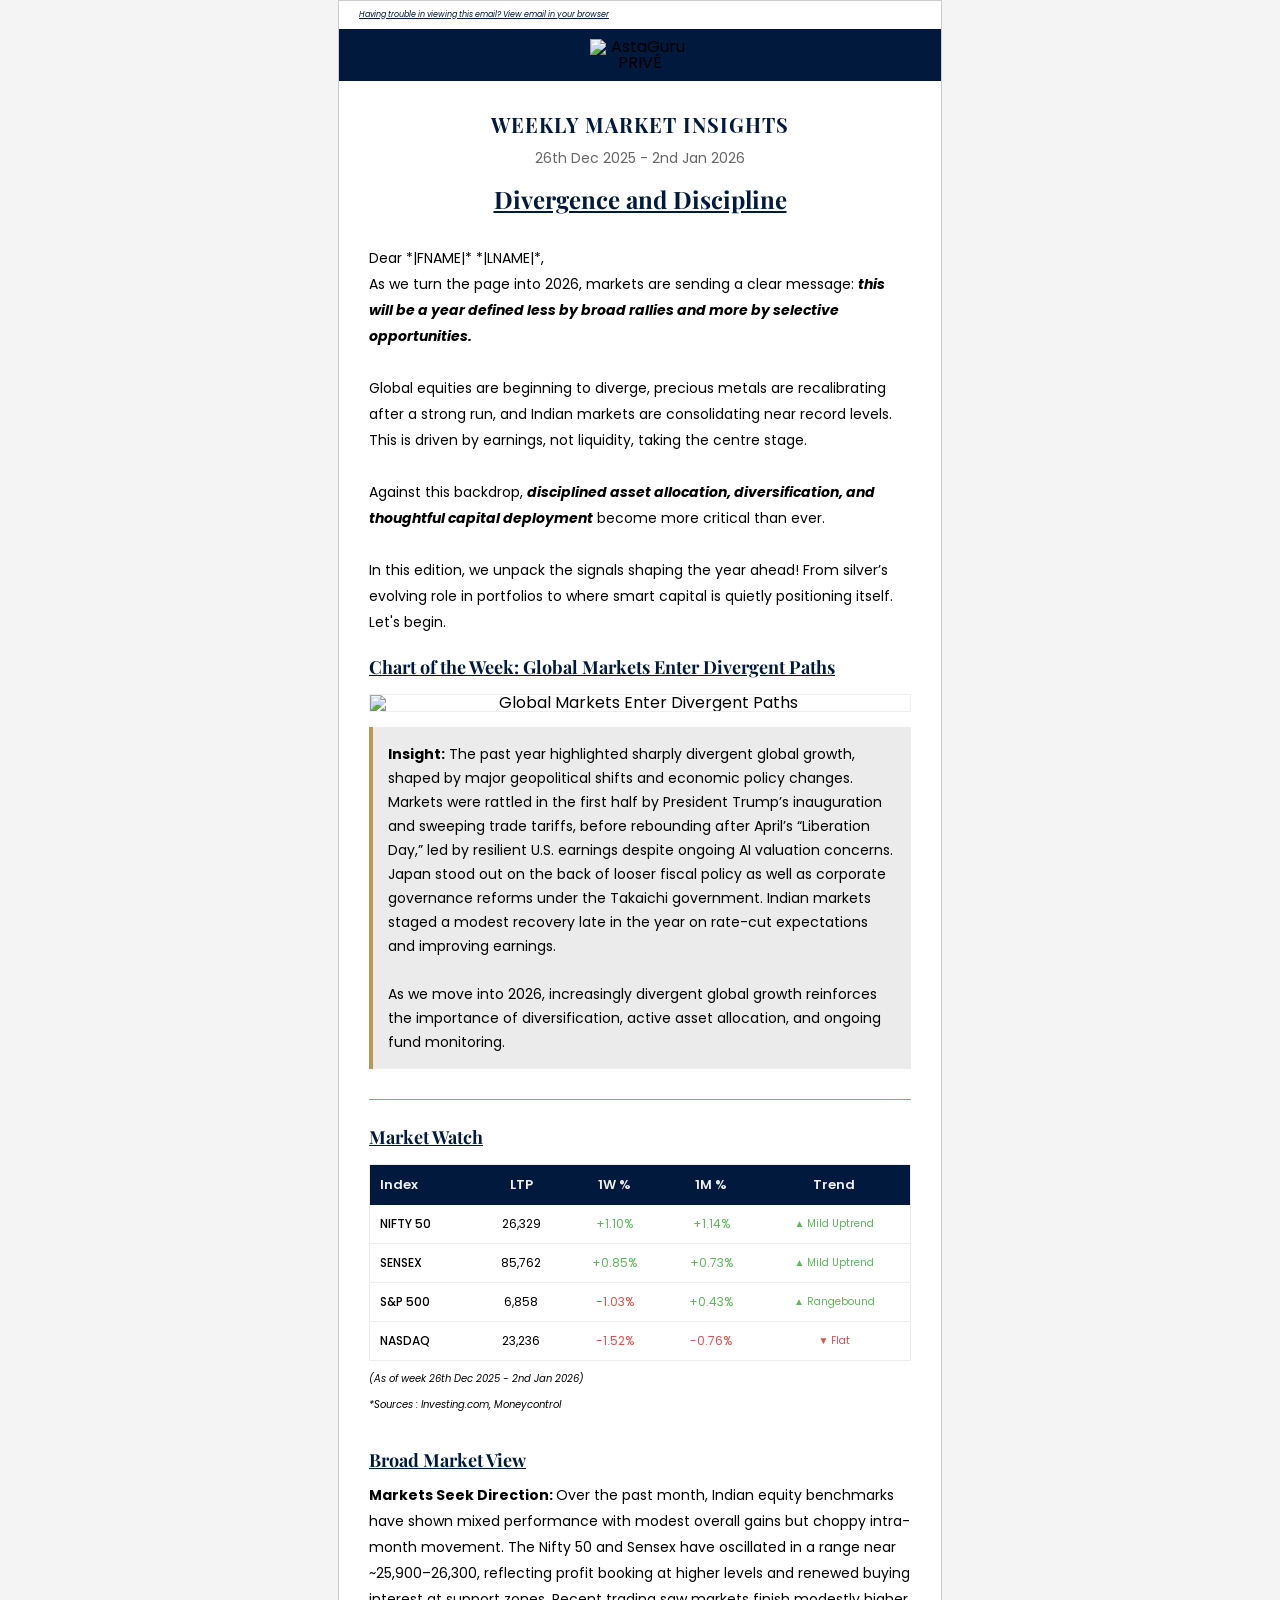
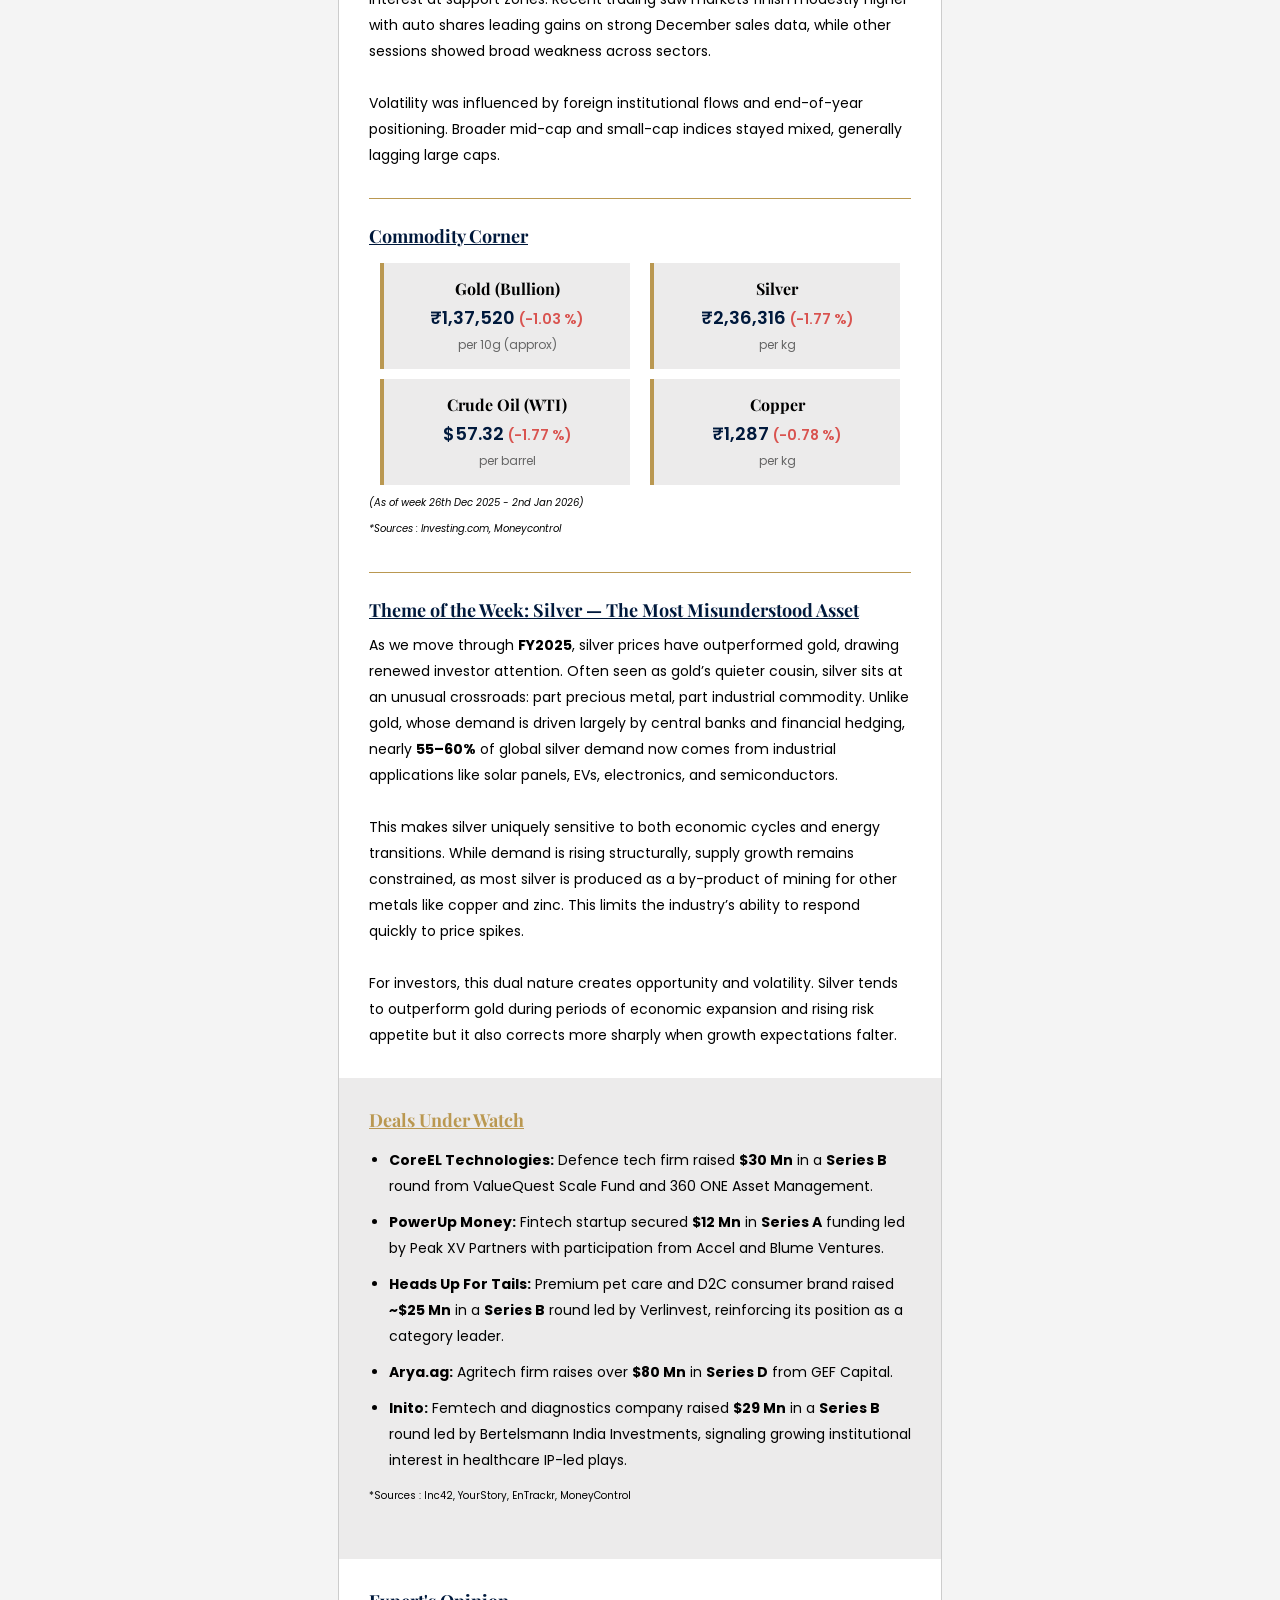
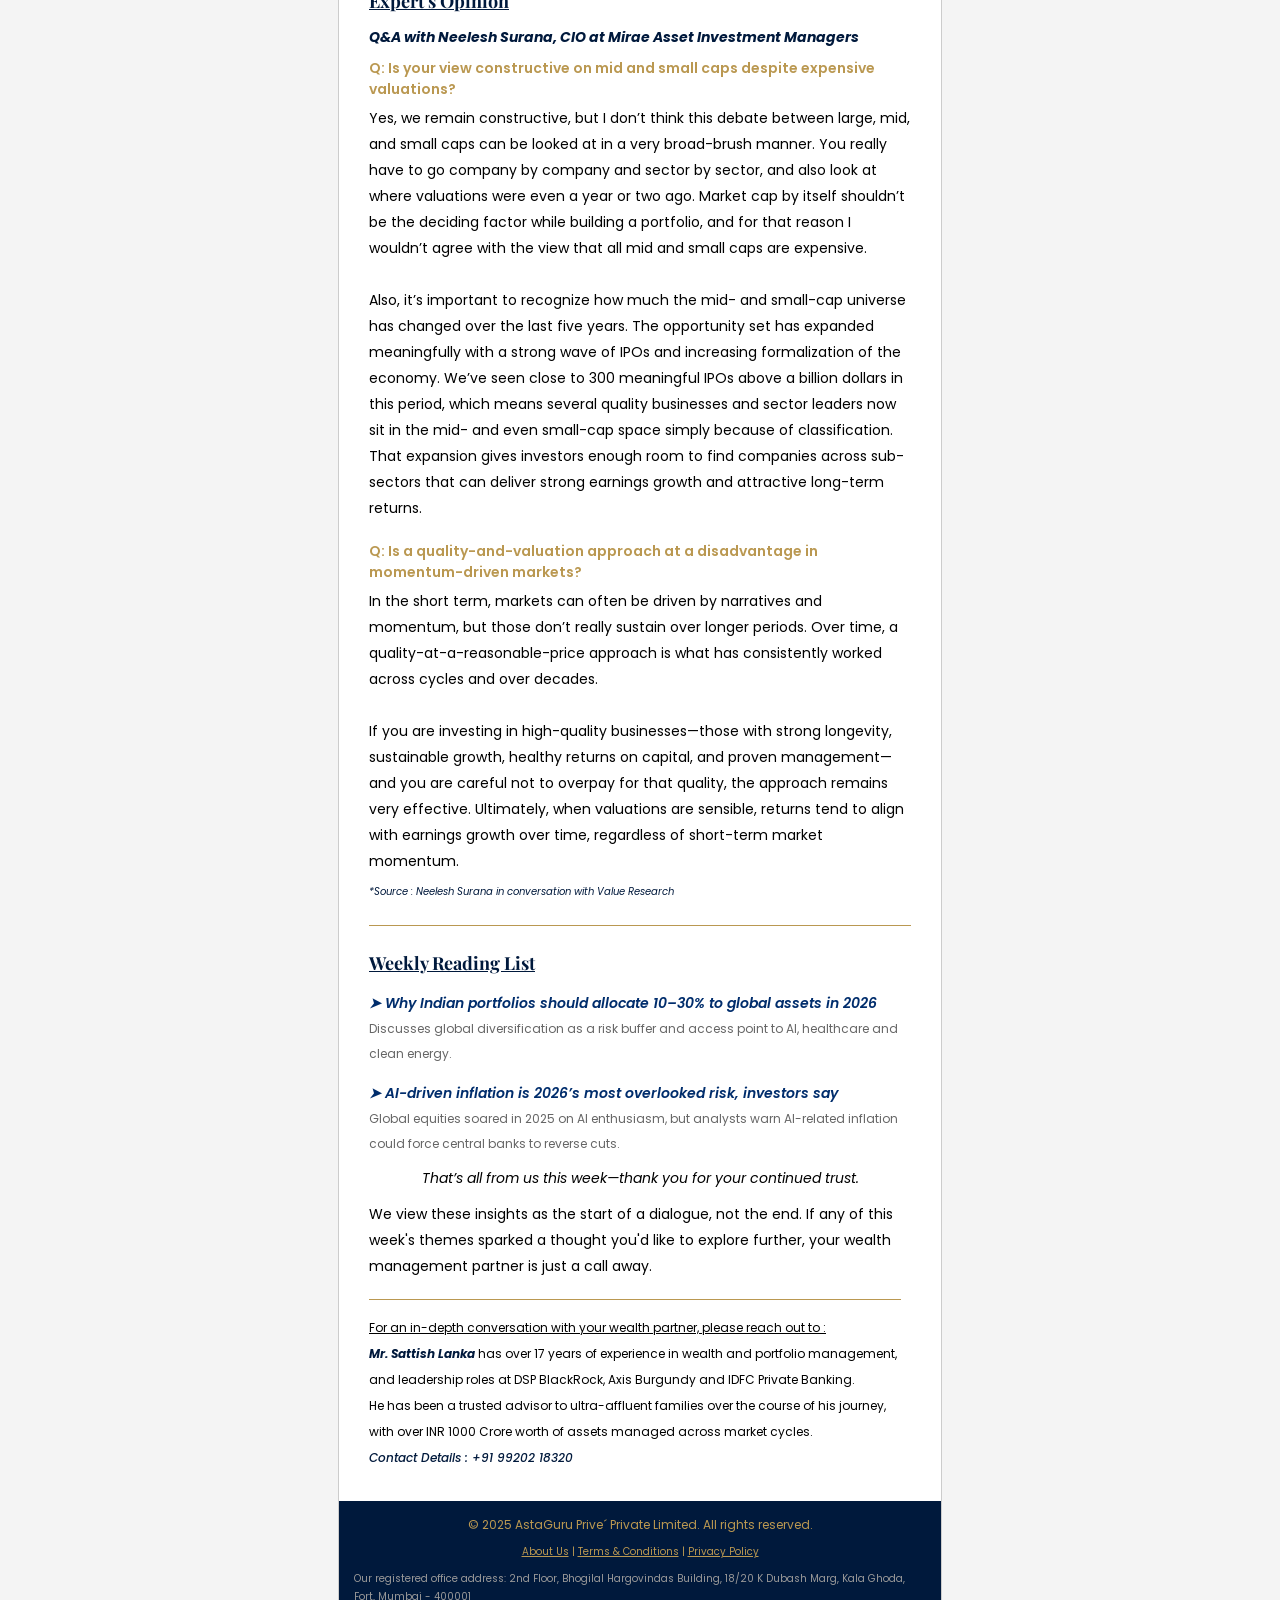
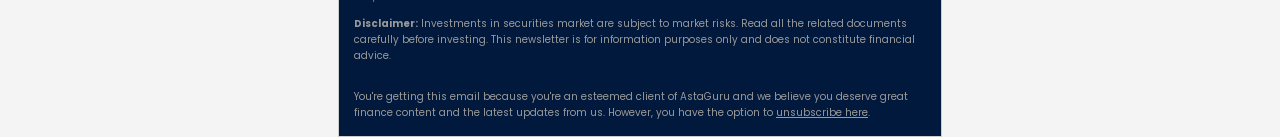
==== commit 303f7499: "Final email sent for Sattish's Clients" ====
--- a/email_newsletter.html
+++ b/email_newsletter.html
@@ -10,72 +10,194 @@
     <meta name="supported-color-schemes" content="light">
     
     <link rel="preconnect" href="https://fonts.googleapis.com">
-    <link rel="preconnect" href="https://fonts.gstatic.com" crossorigin>
+    <link rel="preconnect" href="https://fonts.gstatic.com" crossorigin="">
     <link href="https://fonts.googleapis.com/css2?family=Playfair+Display:wght@400;700&family=Playfair+Display+SC:wght@600&family=Poppins:wght@300;400;500;600&display=swap" rel="stylesheet">
 
-    <style>
-        :root {
-            color-scheme: light;
-            supported-color-schemes: light;
-        }
-        /* CLIENT-SPECIFIC RESETS */
-        body, table, td, a {-webkit-text-size-adjust: 100%; -ms-text-size-adjust: 100%;}
-        table, td {mso-table-lspace: 0pt; mso-table-rspace: 0pt;}
-        img {-ms-interpolation-mode: bicubic;}
-
-        /* GENERAL STYLES */
-        body {margin: 0; padding: 0; background-color: #f4f4f4; width: 100% !important; height: 100% !important;}
-        img {border: 0; height: auto; line-height: 100%; outline: none; text-decoration: none; display: block;}
-        table {border-collapse: collapse !important;}
-
-        /* TYPOGRAPHY */
-        table, td, div, h1, p {font-family: 'Poppins', Arial, sans-serif; color: #000000;}
-        h1, h2, h3, h4 {font-family: 'Playfair Display', Georgia, serif; color: #00193C;}
-        
-        /* RESPONSIVE LAYOUT */
-        .mobile-hide {display: block;}
-        
-        @media screen and (max-width: 600px) {
-            .container {width: 100% !important; max-width: 100% !important;}
-            .mobile-hide {display: none !important;}
-            /* Force columns to stack on mobile */
-            .col-split {display: block !important; width: 100% !important; padding-right: 0 !important; padding-left: 0 !important; margin-bottom: 20px; text-align: center !important;}
-            .col-split > div[style*="margin-right"],
-            .col-split > div[style*="margin-left"] {
-                margin-left: auto !important;
-                margin-right: auto !important;
-            }
-            .img-responsive {width: 100% !important; height: auto !important;}
-            .table-scroll {overflow-x: auto; display: block;}
-            .mobile-padding {padding-left: 15px !important; padding-right: 15px !important;}
-        }
-        @media (prefers-color-scheme: dark) {
-            body {background-color: #f4f4f4 !important;}
-            table[role="presentation"] {background-color: #f4f4f4 !important;}
-            .container {background-color: #ffffff !important;}
-            div[style*="background-color:#F9F9F9"] {background-color: #F9F9F9 !important;}
-            td[style*="background-color:#00193C"], tr[style*="background-color:#00193C"] {background-color: #00193C !important;}
-
-            .sc-heading-font {color: #00193C !important;}
-            .heading-font {color: #00193C !important;}
-            p.body-font, li.body-font, span.body-font {color: #000000 !important;}
-
-            p[style*="color:#666666"], span[style*="color:#666666"], td[style*="color:#666666"] {color: #666666 !important;}
-            p[style*="color:#000000"], span[style*="color:#000000"], td[style*="color:#000000"], li, strong {color: #000000 !important;}
-            td[style*="color: #eeeeee"] {color: #eeeeee !important;}
-            td[style*="color:#d9534f"], span[style*="color: #d9534f"] {color: #d9534f !important;}
-            td[style*="color:#5cb85c"], span[style*="color: #5cb85c"] {color: #5cb85c !important;}
-            p[style*="color:#00193C"] {color: #00193C !important;}
-            a[style*="#002D6C"] {color: #002D6C !important;}
-            p[style*="#BA9851"], a[style*="#BA9851"], span[style*="#BA9851"] {color: #BA9851 !important;}
-            p[style*="#999999"], a[style*="#999999"] {color: #999999 !important;}
-            h3[style*="#000000"] {color: #000000 !important;}
-        }
-    </style>
-</head>
+    
+<style type="text/css">
+		:root{
+			color-scheme:light;
+			supported-color-schemes:light;
+		}
+		body,table,td,a{
+			-webkit-text-size-adjust:100%;
+			-ms-text-size-adjust:100%;
+		}
+		table,td{
+			mso-table-lspace:0pt;
+			mso-table-rspace:0pt;
+		}
+		img{
+			-ms-interpolation-mode:bicubic;
+		}
+		body{
+			margin:0;
+			padding:0;
+			background-color:#f4f4f4;
+			width:100% !important;
+			height:100% !important;
+		}
+		img{
+			border:0;
+			height:auto;
+			line-height:100%;
+			outline:none;
+			text-decoration:none;
+			display:block;
+		}
+		table{
+			border-collapse:collapse !important;
+		}
+		table,td,div,h1,p{
+			font-family:'Poppins', Arial, sans-serif;
+			color:#000000;
+		}
+		h1,h2,h3,h4{
+			font-family:'Playfair Display', Georgia, serif;
+			color:#00193C;
+		}
+		.mobile-hide{
+			display:block;
+		}
+	@media screen and (max-width: 600px){
+		.container{
+			width:100% !important;
+			max-width:100% !important;
+		}
+
+}	@media screen and (max-width: 600px){
+		.mobile-hide{
+			display:none !important;
+		}
+
+}	@media screen and (max-width: 600px){
+		.col-split{
+			display:block !important;
+			width:100% !important;
+			padding-right:0 !important;
+			padding-left:0 !important;
+			margin-bottom:20px;
+			text-align:center !important;
+		}
+
+}	@media screen and (max-width: 600px){
+		.col-split>div[style*=margin-right],.col-split > div[style*=margin-left]{
+			margin-left:auto !important;
+			margin-right:auto !important;
+		}
+
+}	@media screen and (max-width: 600px){
+		.img-responsive{
+			width:100% !important;
+			height:auto !important;
+		}
+
+}	@media screen and (max-width: 600px){
+		.table-scroll{
+			overflow-x:auto;
+			display:block;
+		}
+
+}	@media screen and (max-width: 600px){
+		.mobile-padding{
+			padding-left:15px !important;
+			padding-right:15px !important;
+		}
+
+}	@media (prefers-color-scheme: dark){
+		body{
+			background-color:#f4f4f4 !important;
+		}
+
+}	@media (prefers-color-scheme: dark){
+		table[role=presentation]{
+			background-color:#f4f4f4 !important;
+		}
+
+}	@media (prefers-color-scheme: dark){
+		.container{
+			background-color:#ffffff !important;
+		}
+
+}	@media (prefers-color-scheme: dark){
+		div[style*=background-color:#F9F9F9]{
+			background-color:#F9F9F9 !important;
+		}
+
+}	@media (prefers-color-scheme: dark){
+		td[style*=background-color:#00193C],tr[style*=background-color:#00193C]{
+			background-color:#00193C !important;
+		}
+
+}	@media (prefers-color-scheme: dark){
+		.sc-heading-font{
+			color:#00193C !important;
+		}
+
+}	@media (prefers-color-scheme: dark){
+		.heading-font{
+			color:#00193C !important;
+		}
+
+}	@media (prefers-color-scheme: dark){
+		p.body-font,li.body-font,span.body-font{
+			color:#000000 !important;
+		}
+
+}	@media (prefers-color-scheme: dark){
+		p[style*=color:#666666],span[style*=color:#666666],td[style*=color:#666666]{
+			color:#666666 !important;
+		}
+
+}	@media (prefers-color-scheme: dark){
+		p[style*=color:#000000],span[style*=color:#000000],td[style*=color:#000000],li,strong{
+			color:#000000 !important;
+		}
+
+}	@media (prefers-color-scheme: dark){
+		td[style*=color: #eeeeee]{
+			color:#eeeeee !important;
+		}
+
+}	@media (prefers-color-scheme: dark){
+		td[style*=color:#d9534f],span[style*=color: #d9534f]{
+			color:#d9534f !important;
+		}
+
+}	@media (prefers-color-scheme: dark){
+		td[style*=color:#5cb85c],span[style*=color: #5cb85c]{
+			color:#5cb85c !important;
+		}
+
+}	@media (prefers-color-scheme: dark){
+		p[style*=color:#00193C]{
+			color:#00193C !important;
+		}
+
+}	@media (prefers-color-scheme: dark){
+		a[style*=#002D6C]{
+			color:#002D6C !important;
+		}
+
+}	@media (prefers-color-scheme: dark){
+		p[style*=#BA9851],a[style*=#BA9851],span[style*=#BA9851]{
+			color:#BA9851 !important;
+		}
+
+}	@media (prefers-color-scheme: dark){
+		p[style*=#999999],a[style*=#999999]{
+			color:#999999 !important;
+		}
+
+}	@media (prefers-color-scheme: dark){
+		h3[style*=#000000]{
+			color:#000000 !important;
+		}
+
+}</style></head>
 <body style="margin:0;padding:0;background-color:#f4f4f4;">
     <div style="display:none;font-size:1px;color:#f4f4f4;line-height:1px;max-height:0px;max-width:0px;opacity:0;overflow:hidden;">
-        Gold hits record highs while Nifty consolidates. Discover the 2026 outlook, IPO trends, and why asset divergence is the theme of the year.
+        Why where you invest matters more than predicting the market’s next move.
         &zwnj;&nbsp;&zwnj;&nbsp;&zwnj;&nbsp;&zwnj;&nbsp;&zwnj;&nbsp;&zwnj;&nbsp;&zwnj;&nbsp;&zwnj;&nbsp;&zwnj;&nbsp;&zwnj;&nbsp;&zwnj;&nbsp;&zwnj;&nbsp;&zwnj;&nbsp;&zwnj;&nbsp;&zwnj;&nbsp;&zwnj;&nbsp;
     </div>
 
@@ -89,14 +211,14 @@
                 </tr>
                 <tr>
                     <td align="center" style="padding:10px 0 10px 0;background-color:#00193C;">
-                        <img src="*|BRAND:LOGO|*" alt="AstaGuru PRIVÉ" width="50" style="width:100px;height: auto;;display:block;border:0;" />
+                        <img src="*|BRAND:LOGO|*" alt="AstaGuru PRIVÉ" width="50" style="width:100px;height: auto;;display:block;border:0;">
                     </td>
                 </tr>
 
                 <tr>
                     <td align="center" class="mobile-padding" style="padding:30px 30px 0px 30px;">
                         <p class="sc-heading-font" style="font-family:'Playfair Display SC', Georgia, serif;font-size:20px;font-weight:600;color:#00193C;margin:0;letter-spacing:1px;text-transform:uppercase;">Weekly Market Insights</p>
-                        <p class="body-font" style="font-family:'Poppins', Arial, sans-serif;font-size:14px;color:#666666;margin-top:10px;">26st Dec 2025 - 2nd Jan 2026</p>
+                        <p class="body-font" style="font-family:'Poppins', Arial, sans-serif;font-size:14px;color:#666666;margin-top:10px;">26th Dec 2025 - 2nd Jan 2026</p>
                     </td>
                 </tr>
 
@@ -119,7 +241,7 @@
                         <table role="presentation" width="100%" border="0" cellspacing="0" cellpadding="0">
                             <tr>
                                 <td align="center">
-                                    <img src="https://astaguruprive-s3.s3.ap-south-1.amazonaws.com/Email+Newsletter/Chart+of+the+Week.jpg" alt="Global Markets Enter Divergent Paths" width="540" class="img-responsive" style="width:540px;height:auto;display:block;border:1px solid #eeeeee;" />
+                                    <img src="https://astaguruprive-s3.s3.ap-south-1.amazonaws.com/Email+Newsletter/Chart+of+the+Week.jpg" alt="Global Markets Enter Divergent Paths" width="540" class="img-responsive" style="width:540px;height:auto;display:block;border:1px solid #eeeeee;">
                                 </td>
                             </tr>
                         </table>
@@ -139,7 +261,7 @@
                             <tr><td style="border-bottom:1px solid #BA9851;font-size:0;line-height:0;">&nbsp;</td></tr>
                         </table>
 
-                        <div><span><h2 class="heading-font" style="font-family:'Playfair Display', Georgia, serif;font-size:18px;color:#00193C;margin:0 0 15px 0;text-align:left; text-decoration: underline;">Market Watch </span><span style="font-size: 14px;font-style: italic;text-decoration: non;">(as of 2nd Jan, 2026)</span></h2></div>
+                        <h2 class="heading-font" style="font-family:'Playfair Display', Georgia, serif;font-size:18px;color:#00193C;margin:0 0 15px 0;text-align:left; text-decoration: underline;">Market Watch </h2>
                         <div class="table-scroll">
                             <table role="presentation" width="100%" border="0" cellspacing="0" cellpadding="0" style="border:1px solid #ecebeb;">
                                 <tr style="background-color:#00193C;color:#ffffff;">
@@ -178,6 +300,12 @@
                                     <td class="body-font" style="font-family:'Poppins', Arial, sans-serif;padding:10px;border-bottom:1px solid #eeeeee;text-align:center;color:#d9534f;font-size: 10px">&#9660; Flat</td>
                                 </tr>
                             </table>
+                            <p class="body-font" style="font-family:'Poppins', Arial, sans-serif;font-size:10px;line-height:26px;color:#000000;margin:0;text-align:left;margin-top: 5px;font-style: italic;">
+                                (As of week 26th Dec 2025 - 2nd Jan 2026)
+                            </p>
+                            <p class="body-font" style="font-family:'Poppins', Arial, sans-serif;font-size:10px;line-height:26px;color:#000000;margin:0 0 0 0;text-align:left;font-style: italic;">
+                                *Sources : Investing.com, Moneycontrol
+                            </p>
                         </div>
                     </td>
                 </tr>
@@ -224,7 +352,7 @@
                             </tr>
                         </table>
 
-                            <table role="presentation" width="100%" border="0" cellspacing="0" cellpadding="0">
+                        <table role="presentation" width="100%" border="0" cellspacing="0" cellpadding="0">
                             <tr>
                                 <td align="center" valign="top" style="font-size:0;padding:0;">
                                     <div class="col-split" style="display:inline-block;max-width:260px;vertical-align:top;width:100%;">
@@ -246,7 +374,12 @@
                                     </td>
                             </tr>
                         </table>
-
+                        <p class="body-font" style="font-family:'Poppins', Arial, sans-serif;font-size:10px;line-height:26px;color:#000000;margin:0;text-align:left;margin-top: 5px;font-style: italic;">
+                                (As of week 26th Dec 2025 - 2nd Jan 2026)
+                        </p>
+                        <p class="body-font" style="font-family:'Poppins', Arial, sans-serif;font-size:10px;line-height:26px;color:#000000;margin:0 0 0 0;text-align:left;font-style: italic;">
+                                *Sources : Investing.com, Moneycontrol
+                        </p>
                     </td>
                 </tr>
 
@@ -289,6 +422,9 @@
                                 <strong>Inito:</strong> Femtech and diagnostics company raised <strong>$29 Mn</strong> in a <b>Series B</b> round led by Bertelsmann India Investments, signaling growing institutional interest in healthcare IP-led plays.
                             </li>
                         </ul>
+                        <p class="body-font" style="font-family:'Poppins', Arial, sans-serif;font-size:10px;line-height:26px;color:#000000;margin:0 0 20px 0;text-align:left;">
+                            *Sources : Inc42, YourStory, EnTrackr, MoneyControl
+                        </p>
                     </td>
                 </tr>
 
@@ -300,16 +436,19 @@
                             <strong style="color: #00193C;">Q&A with Neelesh Surana, CIO at Mirae Asset Investment Managers</strong>
                         </p>
                         
-                        <p class="body-font" style="font-family:'Poppins', Arial, sans-serif;font-size:14px;font-weight:600;color:#BA9851;margin:0 0 5px 0;text-align:left;"><span style="color: #BA9851;">Q: Is your view constructive on mid and small caps despite expensive valuations?</p></span>
+                        <p class="body-font" style="font-family:'Poppins', Arial, sans-serif;font-size:14px;font-weight:600;color:#BA9851;margin:0 0 5px 0;text-align:left;"><span style="color: #BA9851;">Q: Is your view constructive on mid and small caps despite expensive valuations?</span></p>
                         <p class="body-font" style="font-family:'Poppins', Arial, sans-serif;font-size:14px;line-height:26px;color:#000000;margin:0 0 20px 0;text-align:left;">
                             Yes, we remain constructive, but I don’t think this debate between large, mid, and small caps can be looked at in a very broad-brush manner. You really have to go company by company and sector by sector, and also look at where valuations were even a year or two ago. Market cap by itself shouldn’t be the deciding factor while building a portfolio, and for that reason I wouldn’t agree with the view that all mid and small caps are expensive.<br><br>
                             Also, it’s important to recognize how much the mid- and small-cap universe has changed over the last five years. The opportunity set has expanded meaningfully with a strong wave of IPOs and increasing formalization of the economy. We’ve seen close to 300 meaningful IPOs above a billion dollars in this period, which means several quality businesses and sector leaders now sit in the mid- and even small-cap space simply because of classification. That expansion gives investors enough room to find companies across sub-sectors that can deliver strong earnings growth and attractive long-term returns.
                         </p>
 
-                        <p class="body-font" style="font-family:'Poppins', Arial, sans-serif;font-size:14px;font-weight:600;color:#BA9851;margin:0 0 5px 0;text-align:left;"><span style="color: #BA9851;">Q: Is a quality-and-valuation approach at a disadvantage in momentum-driven markets?</p></span>
-                        <p class="body-font" style="font-family:'Poppins', Arial, sans-serif;font-size:14px;line-height:26px;color:#000000;margin:0 0 20px 0;text-align:left;">
+                        <p class="body-font" style="font-family:'Poppins', Arial, sans-serif;font-size:14px;font-weight:600;color:#BA9851;margin:0 0 5px 0;text-align:left;"><span style="color: #BA9851;">Q: Is a quality-and-valuation approach at a disadvantage in momentum-driven markets?</span></p>
+                        <p class="body-font" style="font-family:'Poppins', Arial, sans-serif;font-size:14px;line-height:26px;color:#000000;margin:0 0 5px 0;text-align:left;">
                             In the short term, markets can often be driven by narratives and momentum, but those don’t really sustain over longer periods. Over time, a quality-at-a-reasonable-price approach is what has consistently worked across cycles and over decades.<br><br>
                             If you are investing in high-quality businesses—those with strong longevity, sustainable growth, healthy returns on capital, and proven management—and you are careful not to overpay for that quality, the approach remains very effective. Ultimately, when valuations are sensible, returns tend to align with earnings growth over time, regardless of short-term market momentum.
+                        </p>
+                        <p class="body-font" style="font-family:'Poppins', Arial, sans-serif;font-size:10px;line-height:26px;color:#000000;margin:0 0 20px 0;text-align:left;">
+                            <a href="https://www.youtube.com/watch?v=SOhMcvcHsqA" target="_blank" style="font-style: italic;color: #00193C;text-decoration: none;">*Source : Neelesh Surana in conversation with Value Research</a>
                         </p>
                     </td>
                 </tr>
@@ -347,8 +486,8 @@
                         </table>
                         <p class="body-font" style="font-family:'Poppins', Arial, sans-serif;font-size:12px;line-height:26px;color:#000000;margin:0;text-align:left;text-decoration: underline;">
                             For an in-depth conversation with your wealth partner, please reach out to : <br>
-                        <p class="body-font" style="font-family:'Poppins', Arial, sans-serif;font-size:12px;line-height:26px;color:#000000;margin:0;text-align:left;">
-                            <b><a href="https://www.linkedin.com/in/sattish-lanka-825206114/" target="_blank" style="color:#000000;text-decoration:none;">Mr. Sattish Lanka</b></a> has over 17 years of experience in wealth and portfolio management, and leadership roles at DSP BlackRock, Axis Burgundy and IDFC Private Banking.
+                        </p><p class="body-font" style="font-family:'Poppins', Arial, sans-serif;font-size:12px;line-height:26px;color:#000000;margin:0;text-align:left;">
+                            <b><a href="https://www.linkedin.com/in/sattish-lanka-825206114/" target="_blank" style="color:#00193C;text-decoration:none;font-style: italic;">Mr. Sattish Lanka</a></b> has over 17 years of experience in wealth and portfolio management, and leadership roles at DSP BlackRock, Axis Burgundy and IDFC Private Banking.
                             <br>
                             He has been a trusted advisor to ultra-affluent families over the course of his journey, with over INR 1000 Crore worth of assets managed across market cycles.
                             <br>
@@ -379,7 +518,7 @@
                 </tr>
             </table>
         </td>
-        </tr>
+        
     </table>
 </body>
 </html>
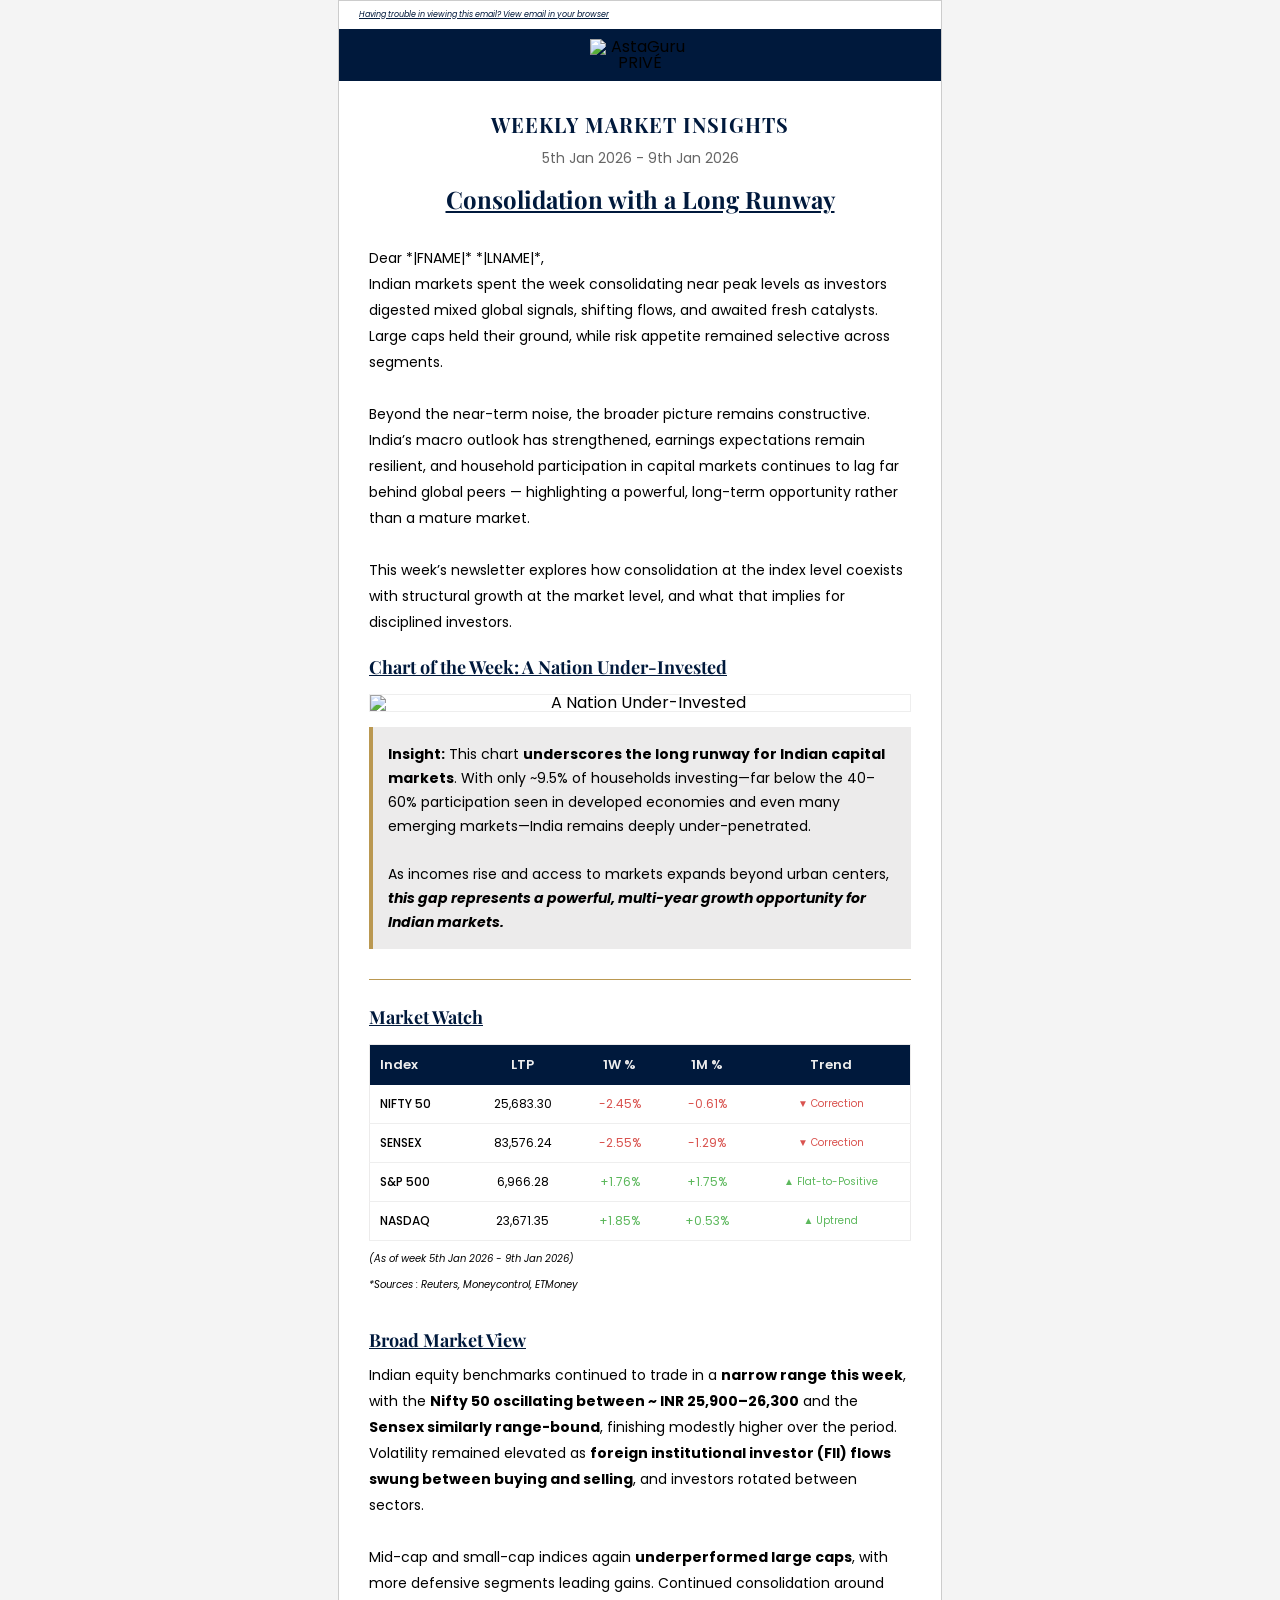
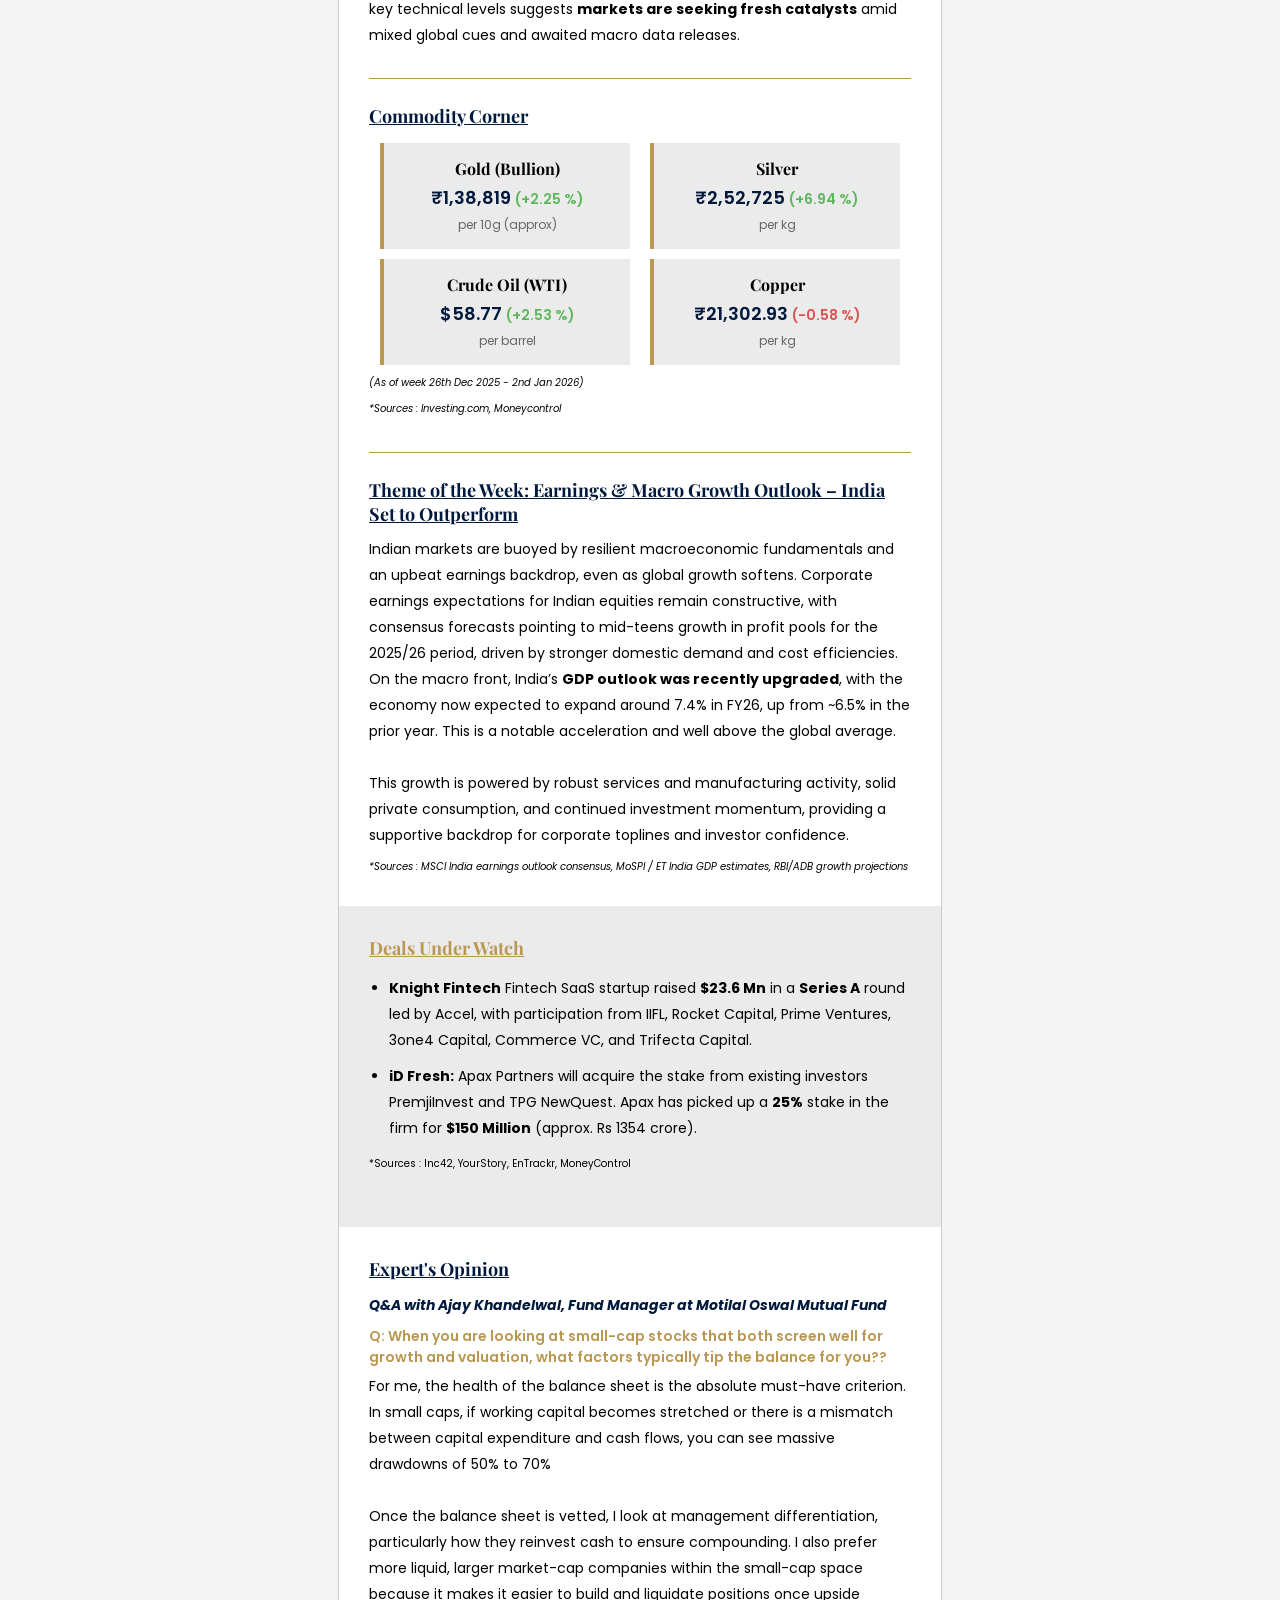
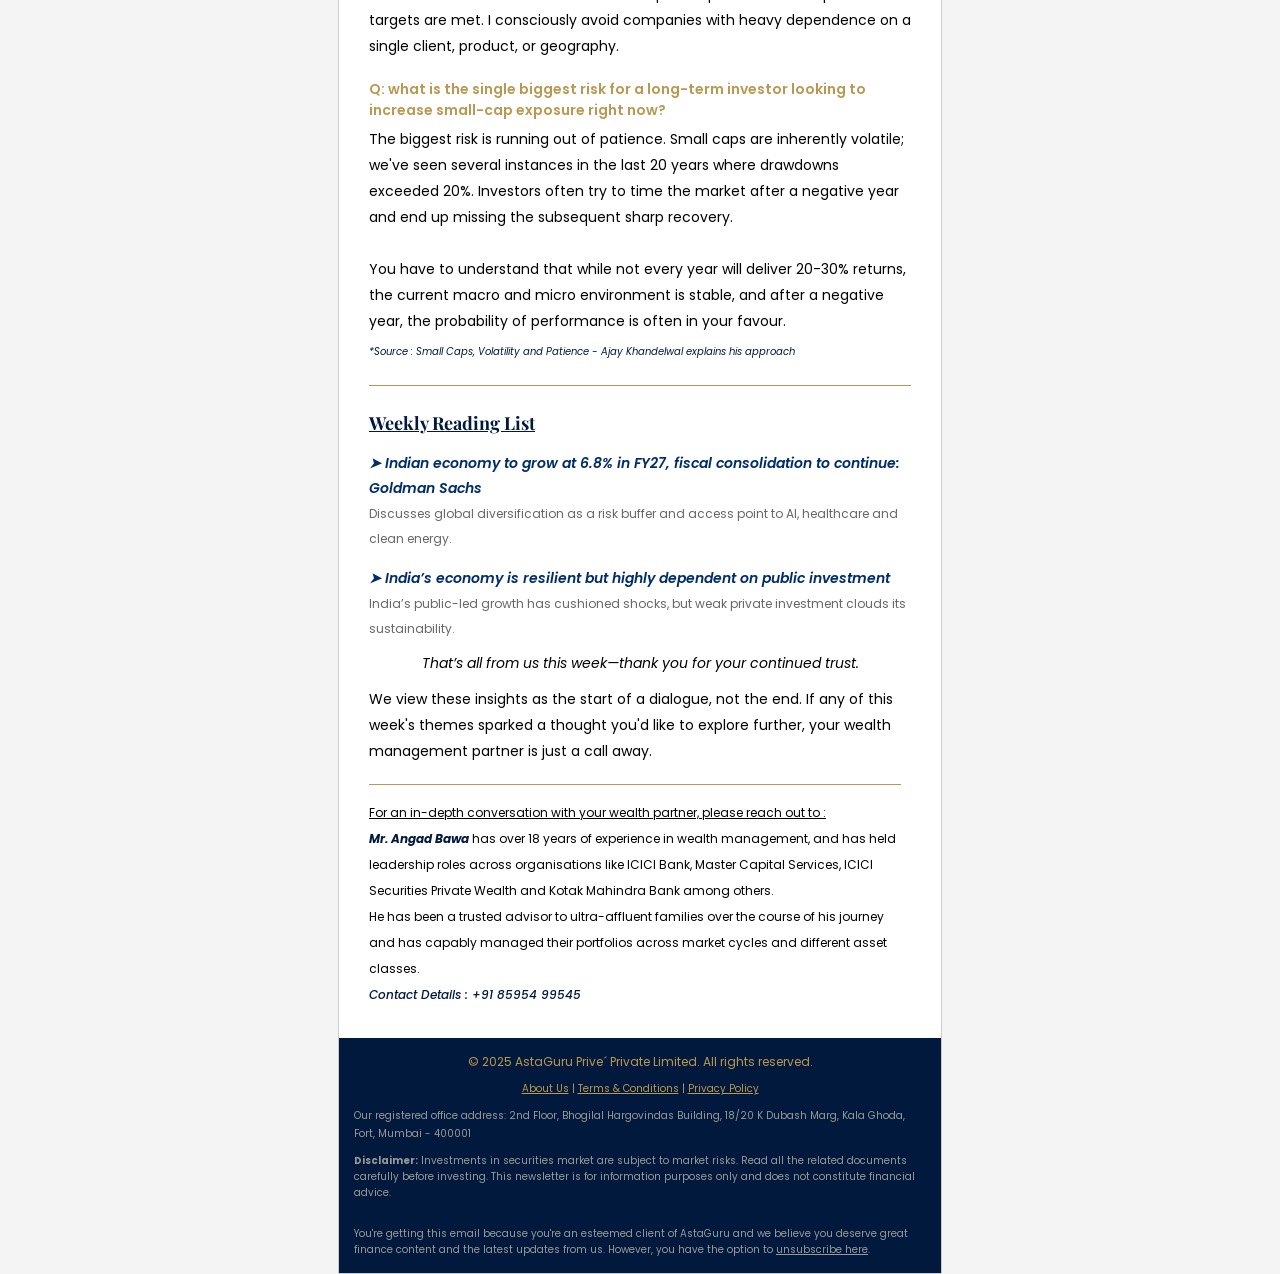
==== commit 87b0ab65: "Updated Content" ====
--- a/email_newsletter.html
+++ b/email_newsletter.html
@@ -218,38 +218,38 @@
                 <tr>
                     <td align="center" class="mobile-padding" style="padding:30px 30px 0px 30px;">
                         <p class="sc-heading-font" style="font-family:'Playfair Display SC', Georgia, serif;font-size:20px;font-weight:600;color:#00193C;margin:0;letter-spacing:1px;text-transform:uppercase;">Weekly Market Insights</p>
-                        <p class="body-font" style="font-family:'Poppins', Arial, sans-serif;font-size:14px;color:#666666;margin-top:10px;">26th Dec 2025 - 2nd Jan 2026</p>
+                        <p class="body-font" style="font-family:'Poppins', Arial, sans-serif;font-size:14px;color:#666666;margin-top:10px;">5th Jan 2026 - 9th Jan 2026</p>
                     </td>
                 </tr>
 
                 <tr>
                     <td class="mobile-padding" style="padding:0px 30px 20px 30px;">
-                        <h1 class="heading-font" style="font-family:'Playfair Display', Georgia, serif;font-size:24px;margin:0 0 30px 0;color:#00193C;text-align:center;text-decoration: underline;">Divergence and Discipline</h1>
+                        <h1 class="heading-font" style="font-family:'Playfair Display', Georgia, serif;font-size:24px;margin:0 0 30px 0;color:#00193C;text-align:center;text-decoration: underline;">Consolidation with a Long Runway</h1>
                         <p class="body-font" style="font-family:'Poppins', Arial, sans-serif;font-size:14px;line-height:26px;color:#000000;margin:0;text-align:left;">
-                            Dear *|FNAME|* *|LNAME|*,<br>
-                            As we turn the page into 2026, markets are sending a clear message: <b><i>this will be a year defined less by broad rallies and more by selective opportunities.</i></b><br><br>
-                            Global equities are beginning to diverge, precious metals are recalibrating after a strong run, and Indian markets are consolidating near record levels. This is driven by earnings, not liquidity, taking the centre stage. <br><br>Against this backdrop, <b><i>disciplined asset allocation, diversification, and thoughtful capital deployment</i></b> become more critical than ever. 
-                            <br><br>In this edition, we unpack the signals shaping the year ahead! From silver’s evolving role in portfolios to where smart capital is quietly positioning itself. Let's begin.
+                            Dear *|FNAME|* *|LNAME|*,<br>                             
+                            Indian markets spent the week consolidating near peak levels as investors digested mixed global signals, shifting flows, and awaited fresh catalysts. Large caps held their ground, while risk appetite remained selective across segments.<br><br>
+                            Beyond the near-term noise, the broader picture remains constructive. India’s macro outlook has strengthened, earnings expectations remain resilient, and household participation in capital markets continues to lag far behind global peers — highlighting a powerful, long-term opportunity rather than a mature market.<br><br>
+                            This week’s newsletter explores how consolidation at the index level coexists with structural growth at the market level, and what that implies for disciplined investors.
                         </p>
                     </td>
                 </tr>
 
                 <tr>
                     <td class="mobile-padding" style="padding:0 30px 30px 30px;">
-                        <h2 class="heading-font" style="font-family:'Playfair Display', Georgia, serif;font-size:18px;color:#00193C;margin:0 0 15px 0;text-align:left;text-decoration: underline;">Chart of the Week: Global Markets Enter Divergent Paths</h2>
+                        <h2 class="heading-font" style="font-family:'Playfair Display', Georgia, serif;font-size:18px;color:#00193C;margin:0 0 15px 0;text-align:left;text-decoration: underline;">Chart of the Week: A Nation Under-Invested</h2>
                         
                         <table role="presentation" width="100%" border="0" cellspacing="0" cellpadding="0">
                             <tr>
                                 <td align="center">
-                                    <img src="https://astaguruprive-s3.s3.ap-south-1.amazonaws.com/Email+Newsletter/Chart+of+the+Week.jpg" alt="Global Markets Enter Divergent Paths" width="540" class="img-responsive" style="width:540px;height:auto;display:block;border:1px solid #eeeeee;">
+                                    <img src="https://astaguruprive-s3.s3.ap-south-1.amazonaws.com/Chart+of+the+Week+09+01+2026.jpg" alt="A Nation Under-Invested" width="540" class="img-responsive" style="width:540px;height:auto;display:block;border:1px solid #eeeeee;">
                                 </td>
                             </tr>
                         </table>
 
                         <div style="background-color:#ecebeb;padding:15px;margin-top:15px;border-left:4px solid #BA9851;">
                             <p class="body-font" style="font-family:'Poppins', Arial, sans-serif;font-size:14px;line-height:24px;color:#000000;margin:0;text-align:left;">
-                                <strong>Insight:</strong> The past year highlighted sharply divergent global growth, shaped by major geopolitical shifts and economic policy changes. Markets were rattled in the first half by President Trump’s inauguration and sweeping trade tariffs, before rebounding after April’s “Liberation Day,” led by resilient U.S. earnings despite ongoing AI valuation concerns. Japan stood out on the back of looser fiscal policy as well as corporate governance reforms under the Takaichi government. Indian markets staged a modest recovery late in the year on rate-cut expectations and improving earnings.<br><br>                                
-                                As we move into 2026, increasingly divergent global growth reinforces the importance of diversification, active asset allocation, and ongoing fund monitoring.
+                                <strong>Insight:</strong> This chart <b>underscores the long runway for Indian capital markets</b>. With only ~9.5% of households investing—far below the 40–60% participation seen in developed economies and even many emerging markets—India remains deeply under-penetrated.<br><br>
+                                As incomes rise and access to markets expands beyond urban centers, <b><i>this gap represents a powerful, multi-year growth opportunity for Indian markets.</i></b>
                             </p>
                         </div>
                     </td>
@@ -273,38 +273,38 @@
                                 </tr>
                                 <tr>
                                     <td class="body-font" style="font-family:'Poppins', Arial, sans-serif;padding:10px;border-bottom:1px solid #eeeeee;color:#000000;font-weight:500;font-size: 12px">NIFTY 50</td>
-                                    <td class="body-font" style="font-family:'Poppins', Arial, sans-serif;padding:10px;border-bottom:1px solid #eeeeee;text-align:center;color:#000000;font-size: 12px;">26,329</td>
-                                    <td class="body-font" style="font-family:'Poppins', Arial, sans-serif;padding:10px;border-bottom:1px solid #eeeeee;text-align:center;color:#5cb85c;font-size: 12px">+1.10%</td>
-                                    <td class="body-font" style="font-family:'Poppins', Arial, sans-serif;padding:10px;border-bottom:1px solid #eeeeee;text-align:center;color:#5cb85c;font-size: 12px">+1.14%</td>
-                                    <td class="body-font" style="font-family:'Poppins', Arial, sans-serif;padding:10px;border-bottom:1px solid #eeeeee;text-align:center;color:#5cb85c;font-size: 10px">&#9650; Mild Uptrend</td>
+                                    <td class="body-font" style="font-family:'Poppins', Arial, sans-serif;padding:10px;border-bottom:1px solid #eeeeee;text-align:center;color:#000000;font-size: 12px;">25,683.30</td>
+                                    <td class="body-font" style="font-family:'Poppins', Arial, sans-serif;padding:10px;border-bottom:1px solid #eeeeee;text-align:center;color:#d9534f;font-size: 12px">-2.45%</td>
+                                    <td class="body-font" style="font-family:'Poppins', Arial, sans-serif;padding:10px;border-bottom:1px solid #eeeeee;text-align:center;color:#d9534f;font-size: 12px">-0.61%</td>
+                                    <td class="body-font" style="font-family:'Poppins', Arial, sans-serif;padding:10px;border-bottom:1px solid #eeeeee;text-align:center;color:#d9534f;font-size: 10px">&#9660; Correction</td>
                                 </tr>
                                 <tr>
                                     <td class="body-font" style="font-family:'Poppins', Arial, sans-serif;padding:10px;border-bottom:1px solid #eeeeee;color:#000000;font-weight:500;font-size: 12px">SENSEX</td>
-                                    <td class="body-font" style="font-family:'Poppins', Arial, sans-serif;padding:10px;border-bottom:1px solid #eeeeee;text-align:center;color:#000000;font-size: 12px">85,762</td>
-                                    <td class="body-font" style="font-family:'Poppins', Arial, sans-serif;padding:10px;border-bottom:1px solid #eeeeee;text-align:center;color:#5cb85c;font-size: 12px">+0.85%</td>
-                                    <td class="body-font" style="font-family:'Poppins', Arial, sans-serif;padding:10px;border-bottom:1px solid #eeeeee;text-align:center;color:#5cb85c;font-size: 12px">+0.73%</td>
-                                    <td class="body-font" style="font-family:'Poppins', Arial, sans-serif;padding:10px;border-bottom:1px solid #eeeeee;text-align:center;color:#5cb85c;font-size: 10px">&#9650; Mild Uptrend</td>
+                                    <td class="body-font" style="font-family:'Poppins', Arial, sans-serif;padding:10px;border-bottom:1px solid #eeeeee;text-align:center;color:#000000;font-size: 12px">83,576.24</td>
+                                    <td class="body-font" style="font-family:'Poppins', Arial, sans-serif;padding:10px;border-bottom:1px solid #eeeeee;text-align:center;color:#d9534f;font-size: 12px">-2.55%</td>
+                                    <td class="body-font" style="font-family:'Poppins', Arial, sans-serif;padding:10px;border-bottom:1px solid #eeeeee;text-align:center;color:#d9534f;font-size: 12px">-1.29%</td>
+                                    <td class="body-font" style="font-family:'Poppins', Arial, sans-serif;padding:10px;border-bottom:1px solid #eeeeee;text-align:center;color:#d9534f;font-size: 10px">&#9660; Correction</td>
                                 </tr>
                                 <tr>
                                     <td class="body-font" style="font-family:'Poppins', Arial, sans-serif;padding:10px;border-bottom:1px solid #eeeeee;color:#000000;font-weight:500;font-size: 12px">S&P 500</td>
-                                    <td class="body-font" style="font-family:'Poppins', Arial, sans-serif;padding:10px;border-bottom:1px solid #eeeeee;text-align:center;color:#000000;font-size: 12px">6,858</td>
-                                    <td class="body-font" style="font-family:'Poppins', Arial, sans-serif;padding:10px;border-bottom:1px solid #eeeeee;text-align:center;color:#d9534f;font-size: 12px">-1.03%</td>
-                                    <td class="body-font" style="font-family:'Poppins', Arial, sans-serif;padding:10px;border-bottom:1px solid #eeeeee;text-align:center;color:#5cb85c;font-size: 12px">+0.43%</td>
-                                    <td class="body-font" style="font-family:'Poppins', Arial, sans-serif;padding:10px;border-bottom:1px solid #eeeeee;text-align:center;color:#5cb85c;font-size: 10px">&#9650; Rangebound</td>
+                                    <td class="body-font" style="font-family:'Poppins', Arial, sans-serif;padding:10px;border-bottom:1px solid #eeeeee;text-align:center;color:#000000;font-size: 12px">6,966.28</td>
+                                    <td class="body-font" style="font-family:'Poppins', Arial, sans-serif;padding:10px;border-bottom:1px solid #eeeeee;text-align:center;color:#5cb85c;font-size: 12px">+1.76%</td>
+                                    <td class="body-font" style="font-family:'Poppins', Arial, sans-serif;padding:10px;border-bottom:1px solid #eeeeee;text-align:center;color:#5cb85c;font-size: 12px">+1.75%</td>
+                                    <td class="body-font" style="font-family:'Poppins', Arial, sans-serif;padding:10px;border-bottom:1px solid #eeeeee;text-align:center;color:#5cb85c;font-size: 10px">&#9650; Flat-to-Positive</td>
                                 </tr>
                                 <tr>
                                     <td class="body-font" style="font-family:'Poppins', Arial, sans-serif;padding:10px;border-bottom:1px solid #eeeeee;color:#000000;font-weight:500;font-size: 12px">NASDAQ</td>
-                                    <td class="body-font" style="font-family:'Poppins', Arial, sans-serif;padding:10px;border-bottom:1px solid #eeeeee;text-align:center;color:#000000;font-size: 12px">23,236</td>
-                                    <td class="body-font" style="font-family:'Poppins', Arial, sans-serif;padding:10px;border-bottom:1px solid #eeeeee;text-align:center;color:#d9534f;font-size: 12px">-1.52%</td>
-                                    <td class="body-font" style="font-family:'Poppins', Arial, sans-serif;padding:10px;border-bottom:1px solid #eeeeee;text-align:center;color:#d9534f;font-size: 12px">-0.76%</td>
-                                    <td class="body-font" style="font-family:'Poppins', Arial, sans-serif;padding:10px;border-bottom:1px solid #eeeeee;text-align:center;color:#d9534f;font-size: 10px">&#9660; Flat</td>
+                                    <td class="body-font" style="font-family:'Poppins', Arial, sans-serif;padding:10px;border-bottom:1px solid #eeeeee;text-align:center;color:#000000;font-size: 12px">23,671.35</td>
+                                    <td class="body-font" style="font-family:'Poppins', Arial, sans-serif;padding:10px;border-bottom:1px solid #eeeeee;text-align:center;color:#5cb85c;font-size: 12px">+1.85%</td>
+                                    <td class="body-font" style="font-family:'Poppins', Arial, sans-serif;padding:10px;border-bottom:1px solid #eeeeee;text-align:center;color:#5cb85c;font-size: 12px">+0.53%</td>
+                                    <td class="body-font" style="font-family:'Poppins', Arial, sans-serif;padding:10px;border-bottom:1px solid #eeeeee;text-align:center;color:#5cb85c;font-size: 10px">&#9650; Uptrend</td>
                                 </tr>
                             </table>
                             <p class="body-font" style="font-family:'Poppins', Arial, sans-serif;font-size:10px;line-height:26px;color:#000000;margin:0;text-align:left;margin-top: 5px;font-style: italic;">
-                                (As of week 26th Dec 2025 - 2nd Jan 2026)
+                                (As of week 5th Jan 2026 - 9th Jan 2026)
                             </p>
                             <p class="body-font" style="font-family:'Poppins', Arial, sans-serif;font-size:10px;line-height:26px;color:#000000;margin:0 0 0 0;text-align:left;font-style: italic;">
-                                *Sources : Investing.com, Moneycontrol
+                                *Sources : Reuters, Moneycontrol, ETMoney
                             </p>
                         </div>
                     </td>
@@ -314,9 +314,9 @@
                     <td class="mobile-padding" style="padding:0 30px 30px 30px;">
                         <h2 class="heading-font" style="font-family:'Playfair Display', Georgia, serif;font-size:18px;color:#00193C;margin:0 0 10px 0;text-align:left;text-decoration: underline;">Broad Market View</h2>
                         <p class="body-font" style="font-family:'Poppins', Arial, sans-serif;font-size:14px;line-height:26px;color:#000000;margin:0;text-align:left;">
-                            <strong>Markets Seek Direction: </strong> Over the past month, Indian equity benchmarks have shown mixed performance with modest overall gains but choppy intra-month movement. The Nifty 50 and Sensex have oscillated in a range near ~25,900–26,300, reflecting profit booking at higher levels and renewed buying interest at support zones. Recent trading saw markets finish modestly higher with auto shares leading gains on strong December sales data, while other sessions showed broad weakness across sectors. 
+                            Indian equity benchmarks continued to trade in a <b>narrow range this week</b>, with the <b>Nifty 50 oscillating between ~ INR 25,900–26,300</b> and the <b>Sensex similarly range-bound</b>, finishing modestly higher over the period. Volatility remained elevated as <b>foreign institutional investor (FII) flows swung between buying and selling</b>, and investors rotated between sectors.
                             <br><br>
-                            Volatility was influenced by foreign institutional flows and end-of-year positioning. Broader mid-cap and small-cap indices stayed mixed, generally lagging large caps.
+                            Mid-cap and small-cap indices again <b>underperformed large caps</b>, with more defensive segments leading gains. Continued consolidation around key technical levels suggests <b>markets are seeking fresh catalysts</b> amid mixed global cues and awaited macro data releases.
                         </p>
                     </td>
                 </tr>
@@ -335,7 +335,7 @@
                                     <div class="col-split" style="display:inline-block;max-width:260px;vertical-align:top;width:100%;">
                                         <div style="background-color:#ecebeb;padding:15px;border-left:4px solid #BA9851;margin-right:10px;">
                                             <h3 class="heading-font" style="font-family:'Playfair Display', Georgia, serif;font-size:16px;margin:0 0 5px 0;color:#000000;">Gold (Bullion)</h3>
-                                            <p class="body-font" style="font-family:'Poppins', Arial, sans-serif;font-size:18px;font-weight:600;margin:0 0 5px 0;color:#00193C;">&#8377;1,37,520 <span style="font-size:14px; color: #d9534f;">(-1.03 %)</span></p>
+                                            <p class="body-font" style="font-family:'Poppins', Arial, sans-serif;font-size:18px;font-weight:600;margin:0 0 5px 0;color:#00193C;">&#8377;1,38,819 <span style="font-size:14px; color: #5cb85c;">(+2.25 %)</span></p>
                                             <p class="body-font" style="font-family:'Poppins', Arial, sans-serif;font-size:12px;margin:0;color:#666666;">per 10g (approx)</p>
                                         </div>
                                     </div>
@@ -343,7 +343,7 @@
                                     <div class="col-split" style="display:inline-block;max-width:260px;vertical-align:top;width:100%;">
                                         <div style="background-color:#ecebeb;padding:15px;border-left:4px solid #BA9851;margin-left:10px;">
                                             <h3 class="heading-font" style="font-family:'Playfair Display', Georgia, serif;font-size:16px;margin:0 0 5px 0;color:#000000;">Silver</h3>
-                                            <p class="body-font" style="font-family:'Poppins', Arial, sans-serif;font-size:18px;font-weight:600;margin:0 0 5px 0;color:#00193C;">&#8377;2,36,316 <span style="font-size:14px; color: #d9534f;">(-1.77 %)</span></p>
+                                            <p class="body-font" style="font-family:'Poppins', Arial, sans-serif;font-size:18px;font-weight:600;margin:0 0 5px 0;color:#00193C;">&#8377;2,52,725 <span style="font-size:14px; color: #5cb85c;">(+6.94 %)</span></p>
                                             <p class="body-font" style="font-family:'Poppins', Arial, sans-serif;font-size:12px;margin:0;color:#666666;">per kg</p>
                                         </div>
                                     </div>
@@ -358,7 +358,7 @@
                                     <div class="col-split" style="display:inline-block;max-width:260px;vertical-align:top;width:100%;">
                                         <div style="background-color:#ecebeb;padding:15px;border-left:4px solid #BA9851;margin-right:10px;">
                                             <h3 class="heading-font" style="font-family:'Playfair Display', Georgia, serif;font-size:16px;margin:0 0 5px 0;color:#000000;">Crude Oil (WTI)</h3>
-                                            <p class="body-font" style="font-family:'Poppins', Arial, sans-serif;font-size:18px;font-weight:600;margin:0 0 5px 0;color:#00193C;">$57.32 <span style="font-size:14px; color: #d9534f;">(-1.77 %)</span></p>
+                                            <p class="body-font" style="font-family:'Poppins', Arial, sans-serif;font-size:18px;font-weight:600;margin:0 0 5px 0;color:#00193C;">$58.77 <span style="font-size:14px; color: #5cb85c;">(+2.53 %)</span></p>
                                             <p class="body-font" style="font-family:'Poppins', Arial, sans-serif;font-size:12px;margin:0;color:#666666;">per barrel</p>
                                         </div>
                                     </div>
@@ -366,7 +366,7 @@
                                     <div class="col-split" style="display:inline-block;max-width:260px;vertical-align:top;width:100%;">
                                         <div style="background-color:#ecebeb;padding:15px;border-left:4px solid #BA9851;margin-left:10px;">
                                             <h3 class="heading-font" style="font-family:'Playfair Display', Georgia, serif;font-size:16px;margin:0 0 5px 0;color:#000000;">Copper</h3>
-                                            <p class="body-font" style="font-family:'Poppins', Arial, sans-serif;font-size:18px;font-weight:600;margin:0 0 5px 0;color:#00193C;">&#8377;1,287 <span style="font-size:14px;color: #d9534f;">(-0.78 %)</span></p>
+                                            <p class="body-font" style="font-family:'Poppins', Arial, sans-serif;font-size:18px;font-weight:600;margin:0 0 5px 0;color:#00193C;">&#8377;21,302.93 <span style="font-size:14px;color: #d9534f;">(-0.58 %)</span></p>
                                             <p class="body-font" style="font-family:'Poppins', Arial, sans-serif;font-size:12px;margin:0;color:#666666;">per kg</p>
                                         </div>
                                     </div>
@@ -389,14 +389,13 @@
                             <tr><td style="border-bottom:1px solid #BA9851;font-size:0;line-height:0;">&nbsp;</td></tr>
                         </table>
 
-                        <h2 class="heading-font" style="font-family:'Playfair Display', Georgia, serif;font-size:18px;color:#00193C;margin:0 0 10px 0;text-align:left;text-decoration: underline;">Theme of the Week: Silver — The Most Misunderstood Asset </h2>
+                        <h2 class="heading-font" style="font-family:'Playfair Display', Georgia, serif;font-size:18px;color:#00193C;margin:0 0 10px 0;text-align:left;text-decoration: underline;">Theme of the Week: Earnings &amp; Macro Growth Outlook – India Set to Outperform</h2>
                         <p class="body-font" style="font-family:'Poppins', Arial, sans-serif;font-size:14px;line-height:26px;color:#000000;margin:0;text-align:left;">
-
-                            As we move through <b>FY2025</b>, silver prices have outperformed gold, drawing renewed investor attention. Often seen as gold’s quieter cousin, silver sits at an unusual crossroads: part precious metal, part industrial commodity.
-Unlike gold, whose demand is driven largely by central banks and financial hedging, nearly <b>55–60%</b> of global silver demand now comes from industrial applications like solar panels, EVs, electronics, and semiconductors.<br><br>
-                            This makes silver uniquely sensitive to both economic cycles and energy transitions. While demand is rising structurally, supply growth remains constrained, as most silver is produced as a by-product of mining for other metals like copper and zinc. This limits the industry’s ability to respond quickly to price spikes.
-                            <br><br>
-                            For investors, this dual nature creates opportunity and volatility. Silver tends to outperform gold during periods of economic expansion and rising risk appetite but it also corrects more sharply when growth expectations falter.
+                            Indian markets are buoyed by resilient macroeconomic fundamentals and an upbeat earnings backdrop, even as global growth softens. Corporate earnings expectations for Indian equities remain constructive, with consensus forecasts pointing to mid-teens growth in profit pools for the 2025/26 period, driven by stronger domestic demand and cost efficiencies. On the macro front, India’s <b>GDP outlook was recently upgraded</b>, with the economy now expected to expand around 7.4% in FY26, up from ~6.5% in the prior year. This is a notable acceleration and well above the global average.<br><br>
+                            This growth is powered by robust services and manufacturing activity, solid private consumption, and continued investment momentum, providing a supportive backdrop for corporate toplines and investor confidence.
+                        </p>
+                        <p class="body-font" style="font-family:'Poppins', Arial, sans-serif;font-size:10px;line-height:18px;color:#000000;margin:10px 0 0 0;text-align:left;font-style: italic;">
+                                *Sources : MSCI India earnings outlook consensus, MoSPI / ET India GDP estimates, RBI/ADB growth projections
                         </p>
                     </td>
                 </tr>
@@ -407,19 +406,9 @@
                         <h2 class="heading-font" style="font-family:'Playfair Display', Georgia, serif;font-size:18px;color:#BA9851;margin:0 0 15px 0;text-align:left;"><span style="color:#BA9851;text-decoration: underline;">Deals Under Watch</span></h2>
                         <ul class="body-font" style="font-family:'Poppins', Arial, sans-serif;padding-left:20px;margin:0;font-size:14px;line-height:26px;color:#000000;text-align:left">
                             <li style="margin-bottom:10px;">
-                                <strong>CoreEL Technologies:</strong> Defence tech firm raised <strong>$30 Mn</strong> in a <b>Series B</b> round from ValueQuest Scale Fund and 360 ONE Asset Management.
-                            </li>
+                                <strong>Knight Fintech</strong> Fintech SaaS startup raised <strong>$23.6 Mn</strong> in a <b>Series A</b> round led by Accel, with participation from IIFL, Rocket Capital, Prime Ventures, 3one4 Capital, Commerce VC, and Trifecta Capital.
                             <li style="margin-bottom:10px;">
-                                <strong>PowerUp Money:</strong> Fintech startup secured <strong>$12 Mn</strong> in <b>Series A</b> funding led by Peak XV Partners with participation from Accel and Blume Ventures.
-                            </li>
-                            <li style="margin-bottom:10px;">
-                                <strong>Heads Up For Tails:</strong> Premium pet care and D2C consumer brand raised <strong>~$25 Mn</strong> in a <b>Series B</b> round led by Verlinvest, reinforcing its position as a category leader.
-                            </li>
-                            <li style="margin-bottom:10px;">
-                                <strong>Arya.ag:</strong> Agritech firm raises over <strong>$80 Mn</strong> in <b>Series D</b> from GEF Capital.
-                            </li>
-                            <li style="margin-bottom:10px;">
-                                <strong>Inito:</strong> Femtech and diagnostics company raised <strong>$29 Mn</strong> in a <b>Series B</b> round led by Bertelsmann India Investments, signaling growing institutional interest in healthcare IP-led plays.
+                                <strong>iD Fresh:</strong> Apax Partners will acquire the stake from existing investors PremjiInvest and TPG NewQuest. Apax has picked up a <strong>25%</strong> stake in the firm for <b>$150 Million</b> (approx. Rs 1354 crore).
                             </li>
                         </ul>
                         <p class="body-font" style="font-family:'Poppins', Arial, sans-serif;font-size:10px;line-height:26px;color:#000000;margin:0 0 20px 0;text-align:left;">
@@ -433,22 +422,22 @@
 
                         <h2 class="heading-font" style="font-family:'Playfair Display', Georgia, serif;font-size:18px;color:#00193C;margin:30px 0 10px 0;text-align:left;text-decoration: underline;">Expert's Opinion</h2>
                         <p class="body-font" style="font-family:'Poppins', Arial, sans-serif;font-size:14px;color:#000000;font-style:italic;margin-bottom:10px;text-align:left;">
-                            <strong style="color: #00193C;">Q&A with Neelesh Surana, CIO at Mirae Asset Investment Managers</strong>
+                            <strong style="color: #00193C;">Q&A with Ajay Khandelwal, Fund Manager at Motilal Oswal Mutual Fund </strong>
                         </p>
                         
-                        <p class="body-font" style="font-family:'Poppins', Arial, sans-serif;font-size:14px;font-weight:600;color:#BA9851;margin:0 0 5px 0;text-align:left;"><span style="color: #BA9851;">Q: Is your view constructive on mid and small caps despite expensive valuations?</span></p>
+                        <p class="body-font" style="font-family:'Poppins', Arial, sans-serif;font-size:14px;font-weight:600;color:#BA9851;margin:0 0 5px 0;text-align:left;"><span style="color: #BA9851;">Q: When you are looking at small-cap stocks that both screen well for growth and valuation, what factors typically tip the balance for you??</span></p>
                         <p class="body-font" style="font-family:'Poppins', Arial, sans-serif;font-size:14px;line-height:26px;color:#000000;margin:0 0 20px 0;text-align:left;">
-                            Yes, we remain constructive, but I don’t think this debate between large, mid, and small caps can be looked at in a very broad-brush manner. You really have to go company by company and sector by sector, and also look at where valuations were even a year or two ago. Market cap by itself shouldn’t be the deciding factor while building a portfolio, and for that reason I wouldn’t agree with the view that all mid and small caps are expensive.<br><br>
-                            Also, it’s important to recognize how much the mid- and small-cap universe has changed over the last five years. The opportunity set has expanded meaningfully with a strong wave of IPOs and increasing formalization of the economy. We’ve seen close to 300 meaningful IPOs above a billion dollars in this period, which means several quality businesses and sector leaders now sit in the mid- and even small-cap space simply because of classification. That expansion gives investors enough room to find companies across sub-sectors that can deliver strong earnings growth and attractive long-term returns.
-                        </p>
-
-                        <p class="body-font" style="font-family:'Poppins', Arial, sans-serif;font-size:14px;font-weight:600;color:#BA9851;margin:0 0 5px 0;text-align:left;"><span style="color: #BA9851;">Q: Is a quality-and-valuation approach at a disadvantage in momentum-driven markets?</span></p>
+                            For me, the health of the balance sheet is the absolute must-have criterion. In small caps, if working capital becomes stretched or there is a mismatch between capital expenditure and cash flows, you can see massive drawdowns of 50% to 70%<br><br>
+                            Once the balance sheet is vetted, I look at management differentiation, particularly how they reinvest cash to ensure compounding. I also prefer more liquid, larger market-cap companies within the small-cap space because it makes it easier to build and liquidate positions once upside targets are met. I consciously avoid companies with heavy dependence on a single client, product, or geography.
+                        </p>
+
+                        <p class="body-font" style="font-family:'Poppins', Arial, sans-serif;font-size:14px;font-weight:600;color:#BA9851;margin:0 0 5px 0;text-align:left;"><span style="color: #BA9851;">Q: what is the single biggest risk for a long-term investor looking to increase small-cap exposure right now?</span></p>
                         <p class="body-font" style="font-family:'Poppins', Arial, sans-serif;font-size:14px;line-height:26px;color:#000000;margin:0 0 5px 0;text-align:left;">
-                            In the short term, markets can often be driven by narratives and momentum, but those don’t really sustain over longer periods. Over time, a quality-at-a-reasonable-price approach is what has consistently worked across cycles and over decades.<br><br>
-                            If you are investing in high-quality businesses—those with strong longevity, sustainable growth, healthy returns on capital, and proven management—and you are careful not to overpay for that quality, the approach remains very effective. Ultimately, when valuations are sensible, returns tend to align with earnings growth over time, regardless of short-term market momentum.
+                            The biggest risk is running out of patience. Small caps are inherently volatile; we've seen several instances in the last 20 years where drawdowns exceeded 20%. Investors often try to time the market after a negative year and end up missing the subsequent sharp recovery.<br><br>
+                            You have to understand that while not every year will deliver 20-30% returns, the current macro and micro environment is stable, and after a negative year, the probability of performance is often in your favour.
                         </p>
                         <p class="body-font" style="font-family:'Poppins', Arial, sans-serif;font-size:10px;line-height:26px;color:#000000;margin:0 0 20px 0;text-align:left;">
-                            <a href="https://www.youtube.com/watch?v=SOhMcvcHsqA" target="_blank" style="font-style: italic;color: #00193C;text-decoration: none;">*Source : Neelesh Surana in conversation with Value Research</a>
+                            <a href="https://www.youtube.com/watch?v=tWh0379rORg" target="_blank" style="font-style: italic;color: #00193C;text-decoration: none;">*Source : Small Caps, Volatility and Patience - Ajay Khandelwal explains his approach</a>
                         </p>
                     </td>
                 </tr>
@@ -462,13 +451,13 @@
                         <h2 class="heading-font" style="font-family:'Playfair Display', Georgia, serif;font-size:18px;color:#00193C;margin:0 0 15px 0;text-align:left;text-decoration: underline;">Weekly Reading List</h2>
                         
                         <p class="body-font" style="font-family:'Poppins', Arial, sans-serif;margin:0 0 15px 0;text-align:left;">
-                            <a href="https://economictimes.indiatimes.com/markets/us-stocks/news/why-indian-portfolios-should-allocate-1030-to-global-assets-in-2026-says-vt-markets-ross-maxwell/articleshow/126284334.cms" target="_blank" style="font-size:14px;color:#002D6C;text-decoration:none;font-weight:600;font-style: italic;">&#10148; Why Indian portfolios should allocate 10–30% to global assets in 2026</a><br>
+                            <a href="https://www.moneycontrol.com/news/business/economy/indian-economy-to-grow-at-6-8-in-fy27-fiscal-consolidation-to-continue-goldman-sachs-13761043.html" target="_blank" style="font-size:14px;color:#002D6C;text-decoration:none;font-weight:600;font-style: italic;">&#10148; Indian economy to grow at 6.8% in FY27, fiscal consolidation to continue: Goldman Sachs</a><br>
                             <span style="font-size:12px;color:#666666;">Discusses global diversification as a risk buffer and access point to AI, healthcare and clean energy.</span>
                         </p>
 
                         <p class="body-font" style="font-family:'Poppins', Arial, sans-serif;margin:0;text-align:left;">
-                            <a href="https://www.reuters.com/world/asia-pacific/ai-driven-inflation-is-2026s-most-overlooked-risk-investors-say-2026-01-05/" target="_blank" style="font-size:14px;color:#002D6C;text-decoration:none;font-weight:600;font-style: italic;">&#10148; AI-driven inflation is 2026’s most overlooked risk, investors say</a><br>
-                            <span style="font-size:12px;color:#666666;">Global equities soared in 2025 on AI enthusiasm, but analysts warn AI-related inflation could force central banks to reverse cuts.</span>
+                            <a href="https://www.moneycontrol.com/news/opinion/india-s-economy-is-resilient-but-highly-dependent-on-public-investment-13764903.html" target="_blank" style="font-size:14px;color:#002D6C;text-decoration:none;font-weight:600;font-style: italic;">&#10148; India’s economy is resilient but highly dependent on public investment</a><br>
+                            <span style="font-size:12px;color:#666666;">India’s public-led growth has cushioned shocks, but weak private investment clouds its sustainability.</span>
                         </p>
                         <p class="body-font" style="font-family:'Poppins', Arial, sans-serif;font-size:14px;line-height:26px;color:#000000;margin:10px 0 0 0;text-align:center;font-style: italic;">
                             That’s all from us this week—thank you for your continued trust.<br>
@@ -487,11 +476,11 @@
                         <p class="body-font" style="font-family:'Poppins', Arial, sans-serif;font-size:12px;line-height:26px;color:#000000;margin:0;text-align:left;text-decoration: underline;">
                             For an in-depth conversation with your wealth partner, please reach out to : <br>
                         </p><p class="body-font" style="font-family:'Poppins', Arial, sans-serif;font-size:12px;line-height:26px;color:#000000;margin:0;text-align:left;">
-                            <b><a href="https://www.linkedin.com/in/sattish-lanka-825206114/" target="_blank" style="color:#00193C;text-decoration:none;font-style: italic;">Mr. Sattish Lanka</a></b> has over 17 years of experience in wealth and portfolio management, and leadership roles at DSP BlackRock, Axis Burgundy and IDFC Private Banking.
+                            <b><a href="https://www.linkedin.com/in/angad-bawa-84b80010/" target="_blank" style="color:#00193C;text-decoration:none;font-style: italic;">Mr. Angad Bawa</a></b> has over 18 years of experience in wealth management, and has held leadership roles across organisations like ICICI Bank, Master Capital Services, ICICI Securities Private Wealth and Kotak Mahindra Bank among others.
                             <br>
-                            He has been a trusted advisor to ultra-affluent families over the course of his journey, with over INR 1000 Crore worth of assets managed across market cycles.
+                            He has been a trusted advisor to ultra-affluent families over the course of his journey and has capably managed their portfolios across market cycles and different asset classes.
                             <br>
-                            <a href="tel:+919920218320" style="font-weight:500;color:#00193C;font-style: italic;text-decoration: none;font-size: 12px;">Contact Details : +91 99202 18320</a>
+                            <a href="tel:+918595499545" style="font-weight:500;color:#00193C;font-style: italic;text-decoration: none;font-size: 12px;">Contact Details : +91 85954 99545</a>
                         </p>
                     </td>
                 </tr>
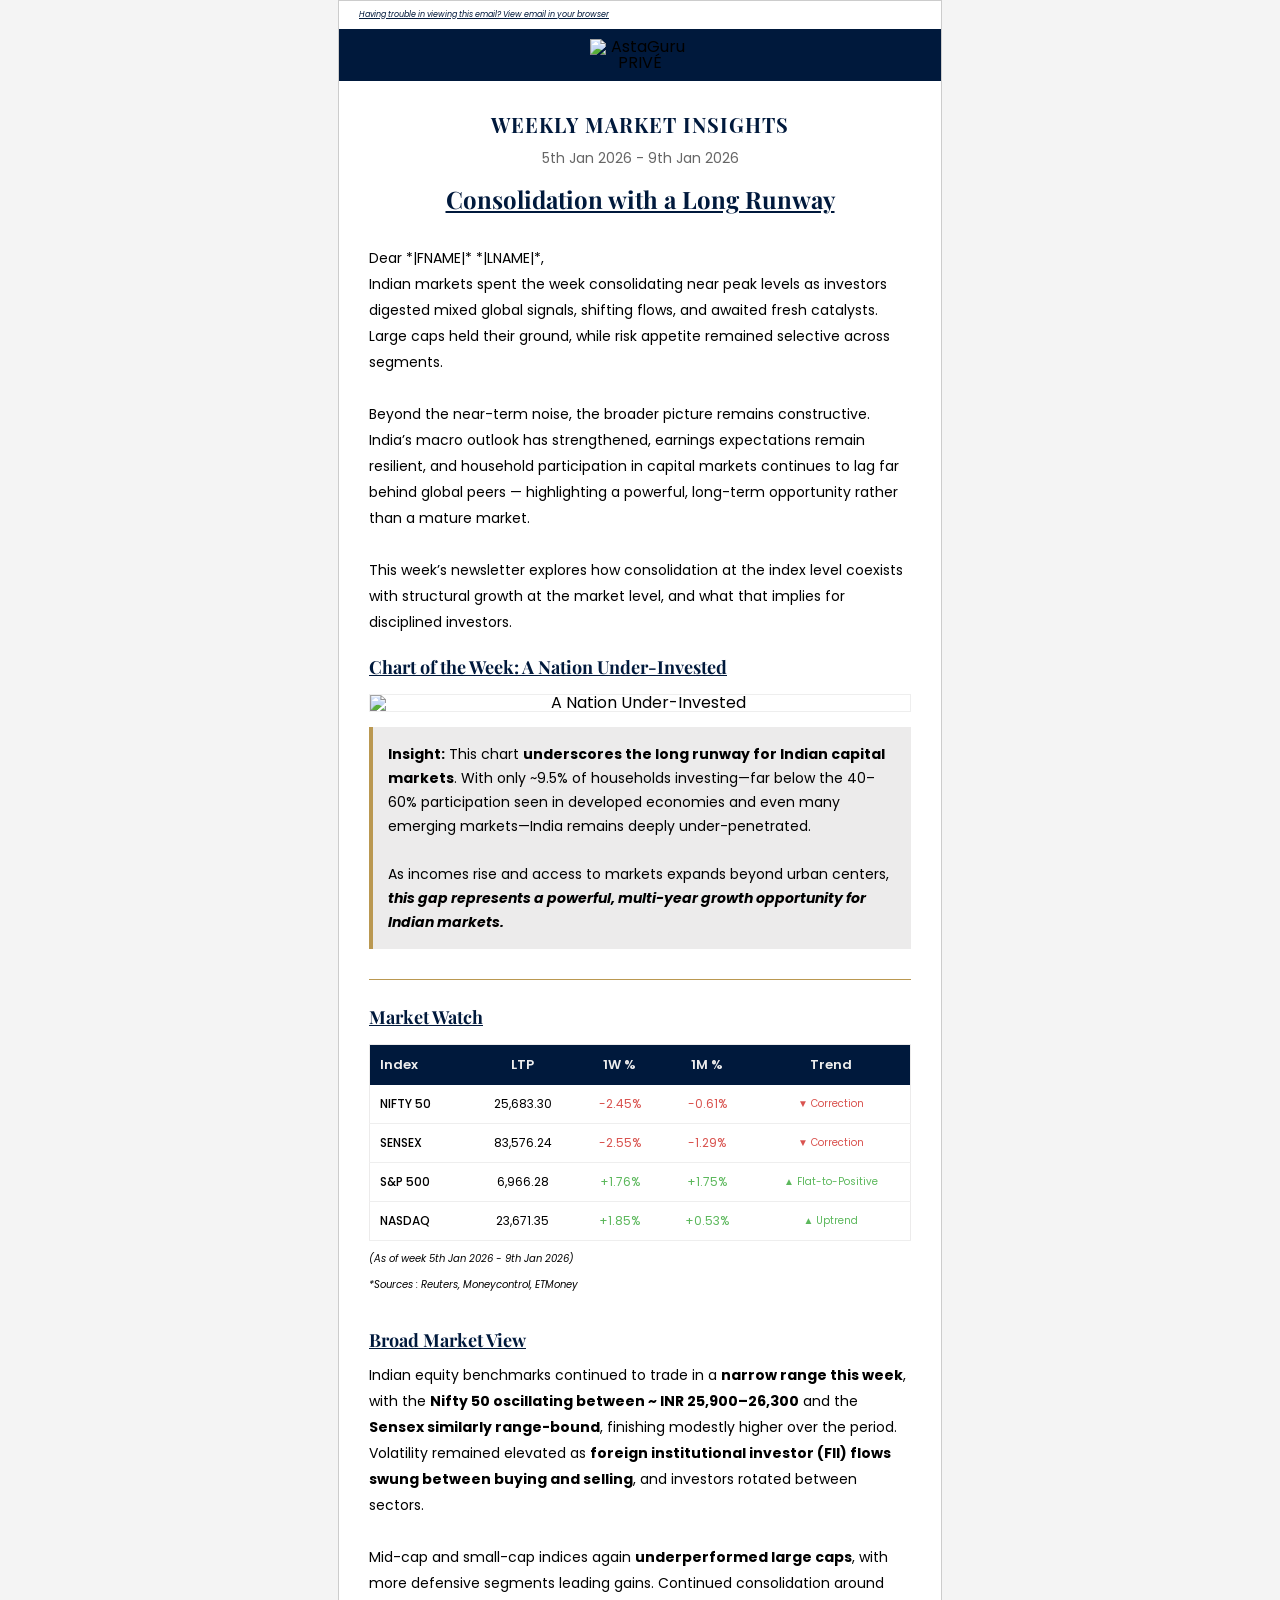
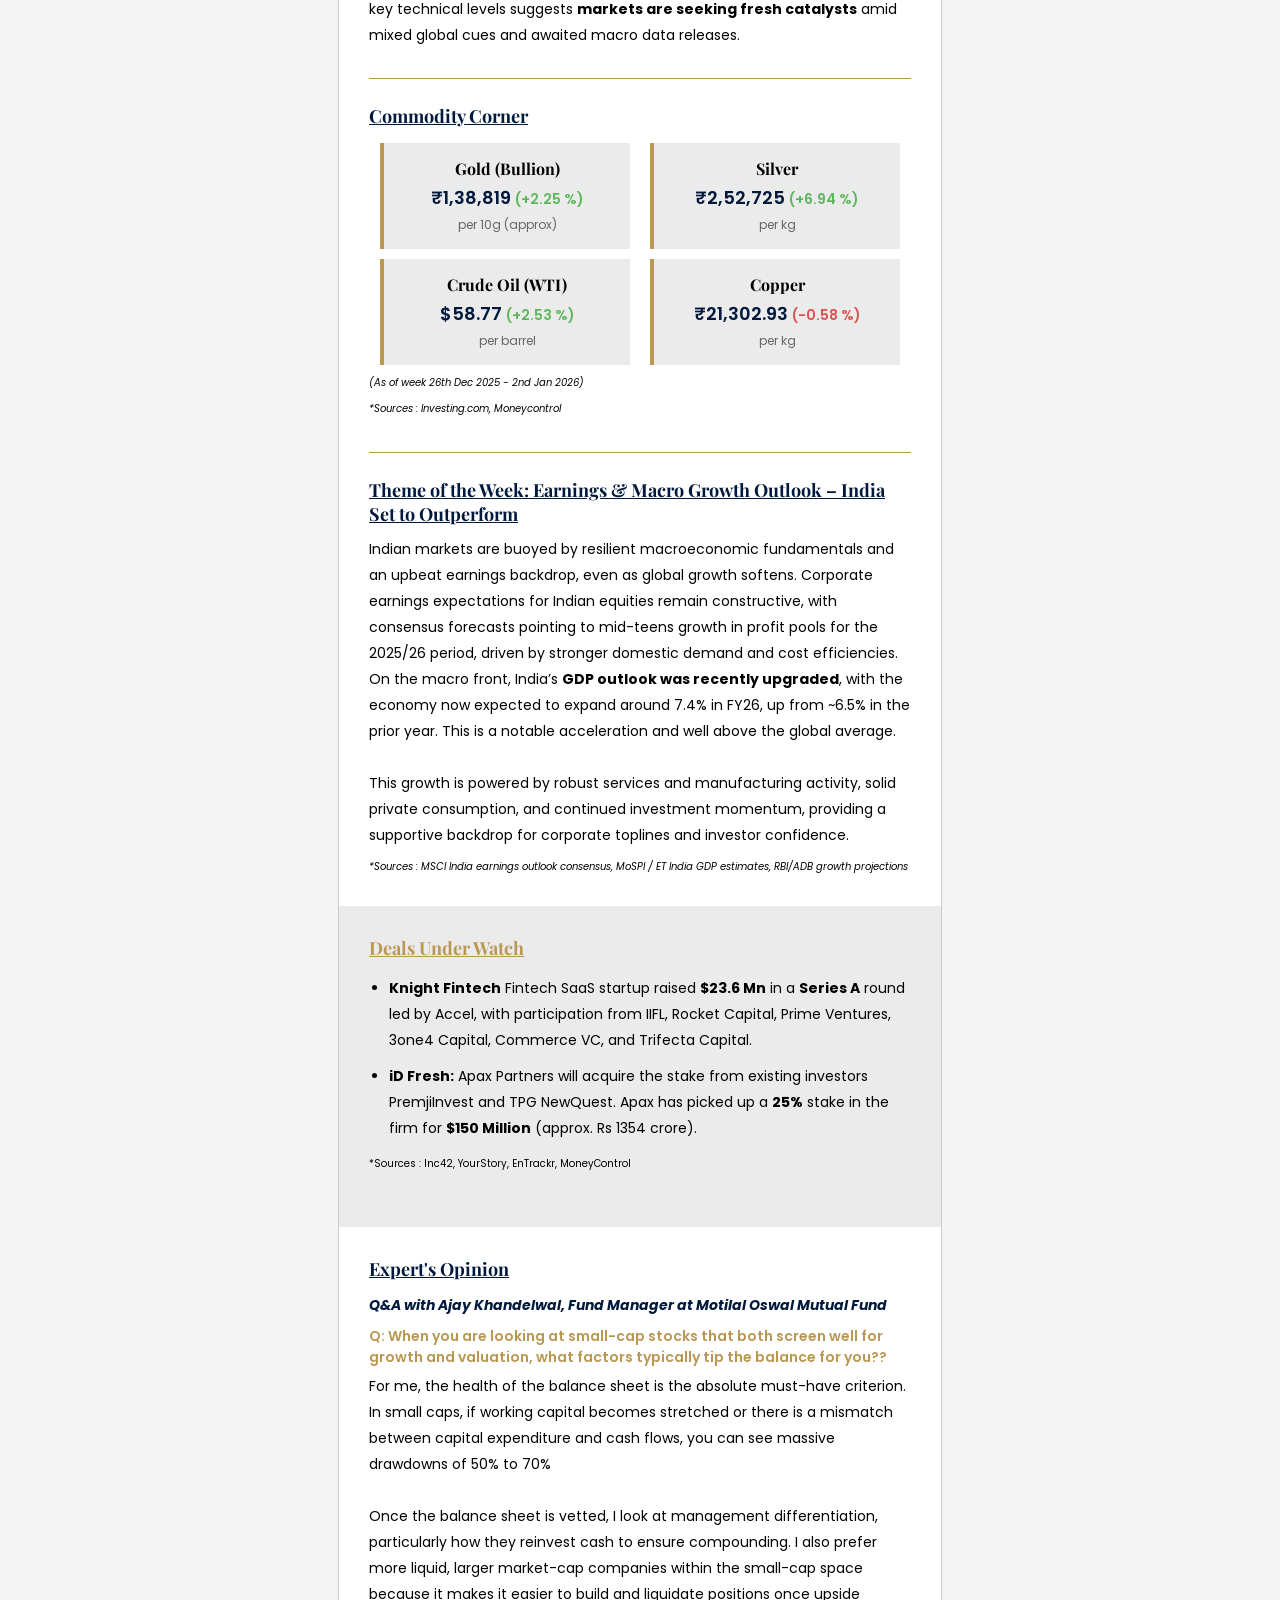
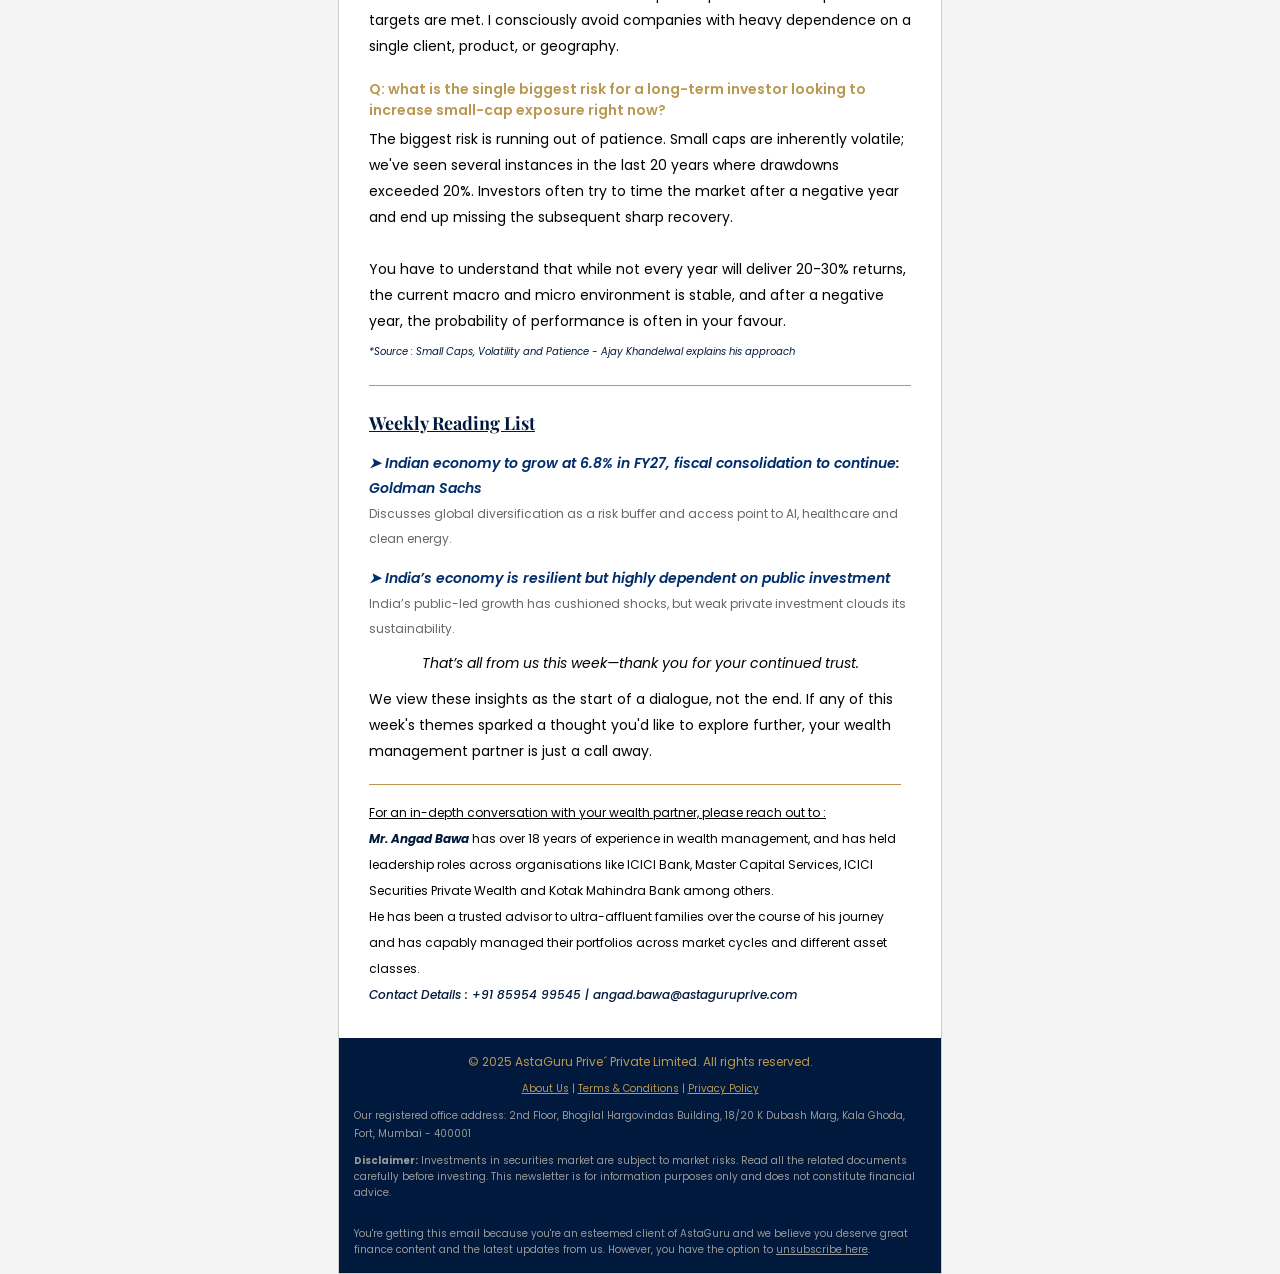
==== commit 26c08d0e: "Updated Content" ====
--- a/email_newsletter.html
+++ b/email_newsletter.html
@@ -480,7 +480,7 @@
                             <br>
                             He has been a trusted advisor to ultra-affluent families over the course of his journey and has capably managed their portfolios across market cycles and different asset classes.
                             <br>
-                            <a href="tel:+918595499545" style="font-weight:500;color:#00193C;font-style: italic;text-decoration: none;font-size: 12px;">Contact Details : +91 85954 99545</a>
+                            <a href="tel:+918595499545" style="font-weight:500;color:#00193C;font-style: italic;text-decoration: none;font-size: 12px;">Contact Details : +91 85954 99545 | <a href="mailto:angad.bawa@astaguruprive.com" style="font-weight:500;color:#00193C;font-style: italic;text-decoration: none;font-size: 12px;">angad.bawa@astaguruprive.com</a>
                         </p>
                     </td>
                 </tr>
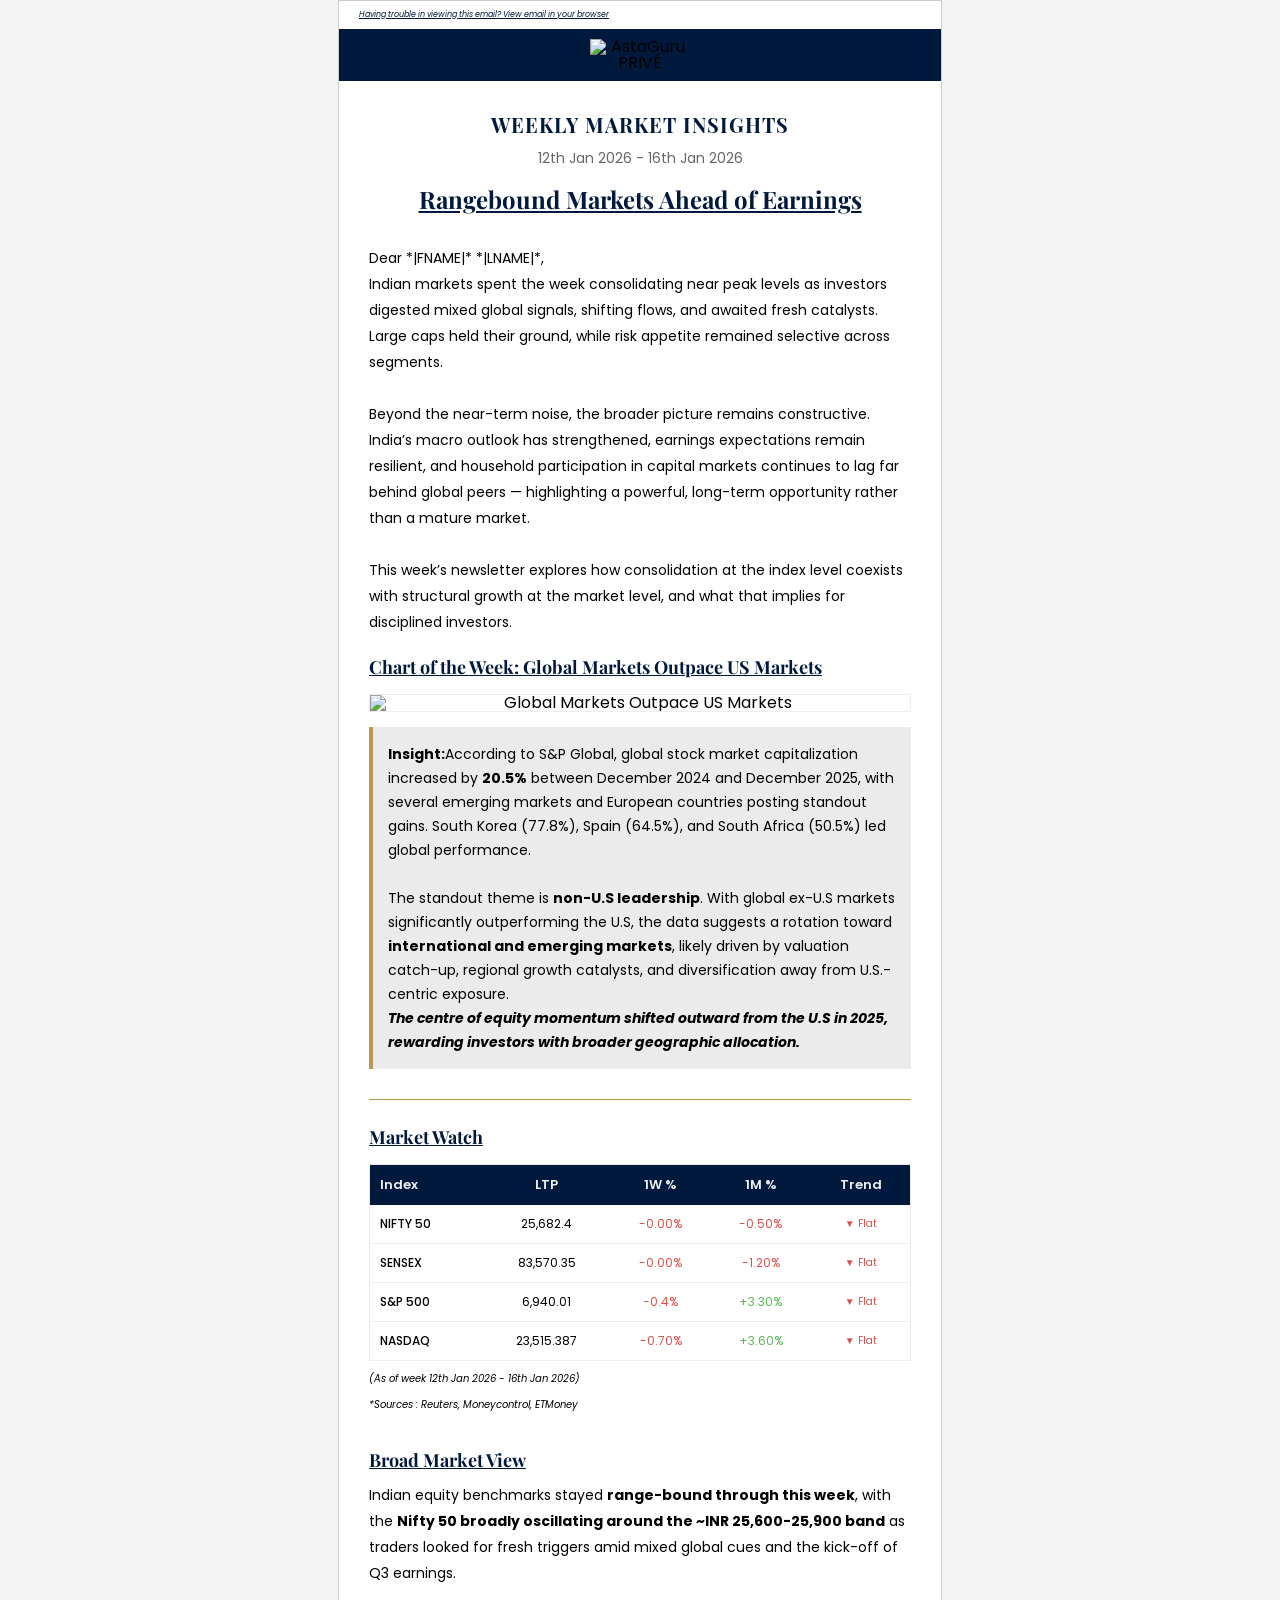
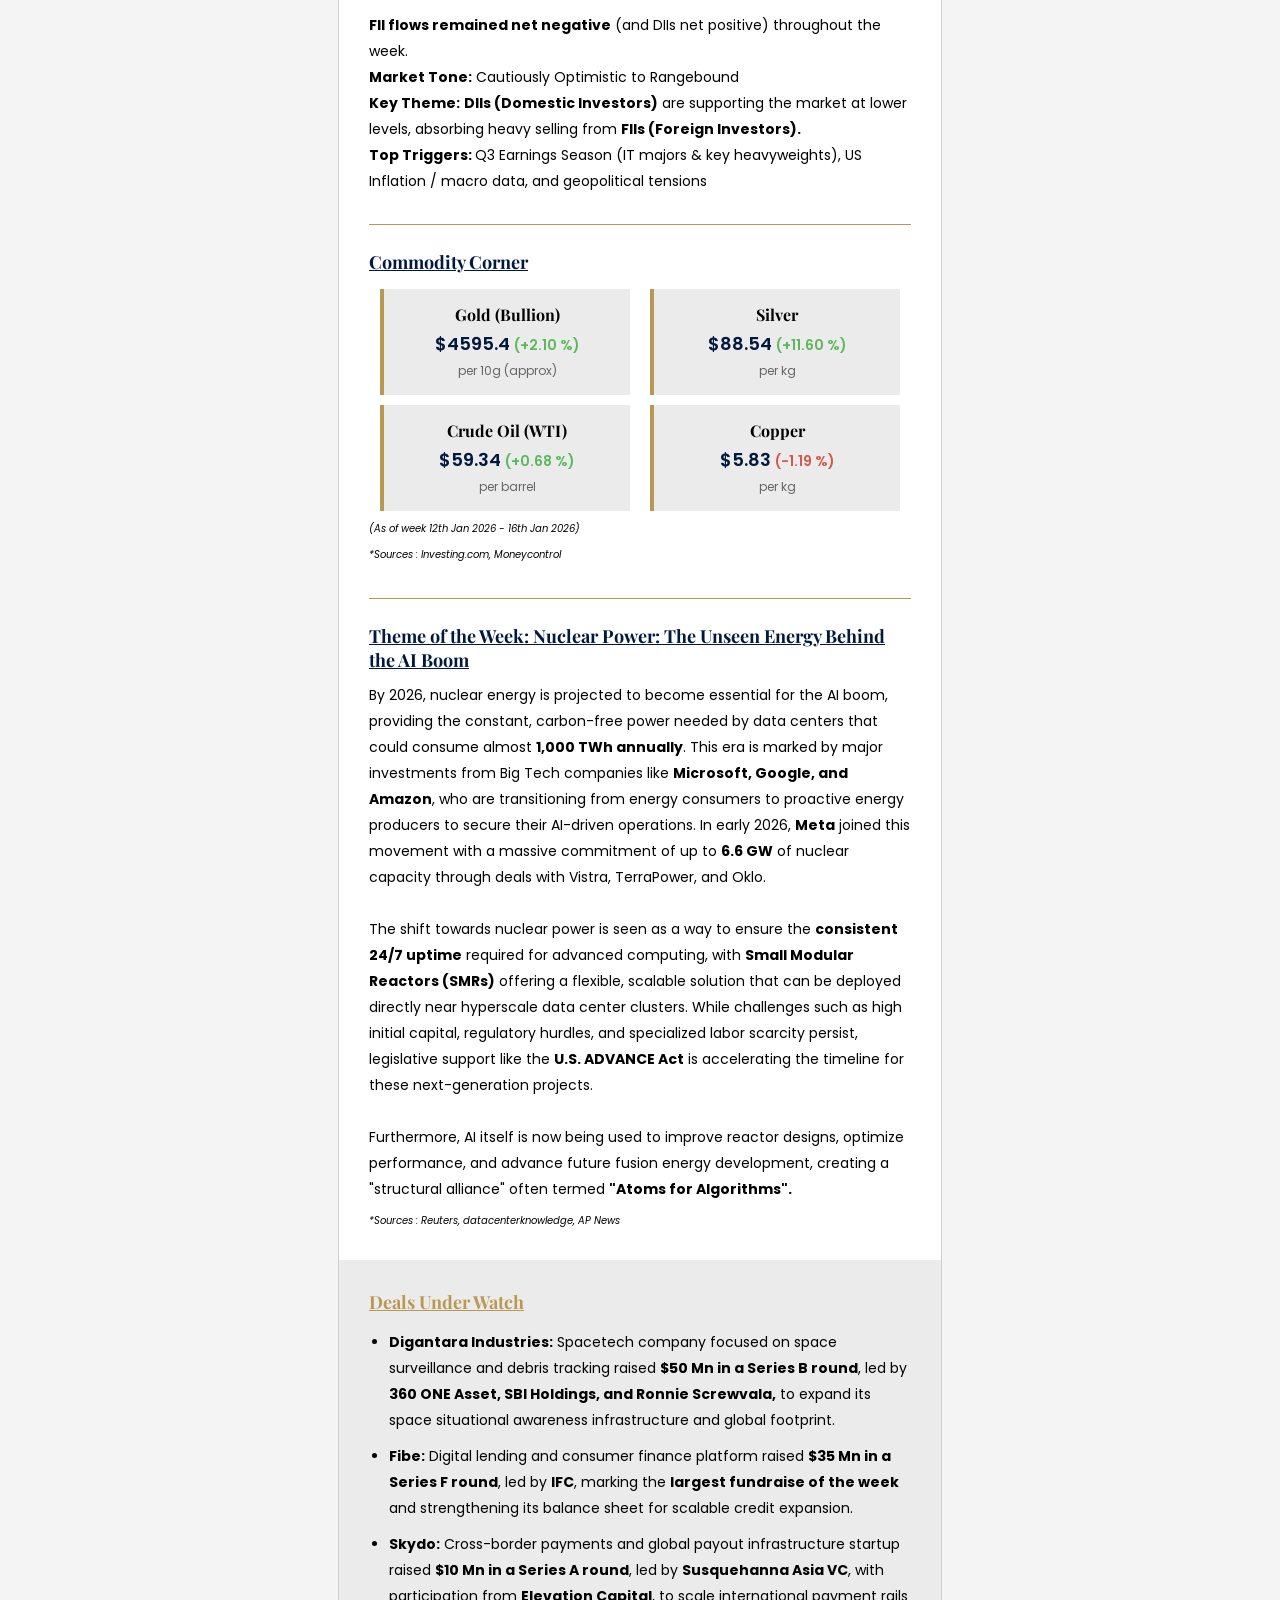
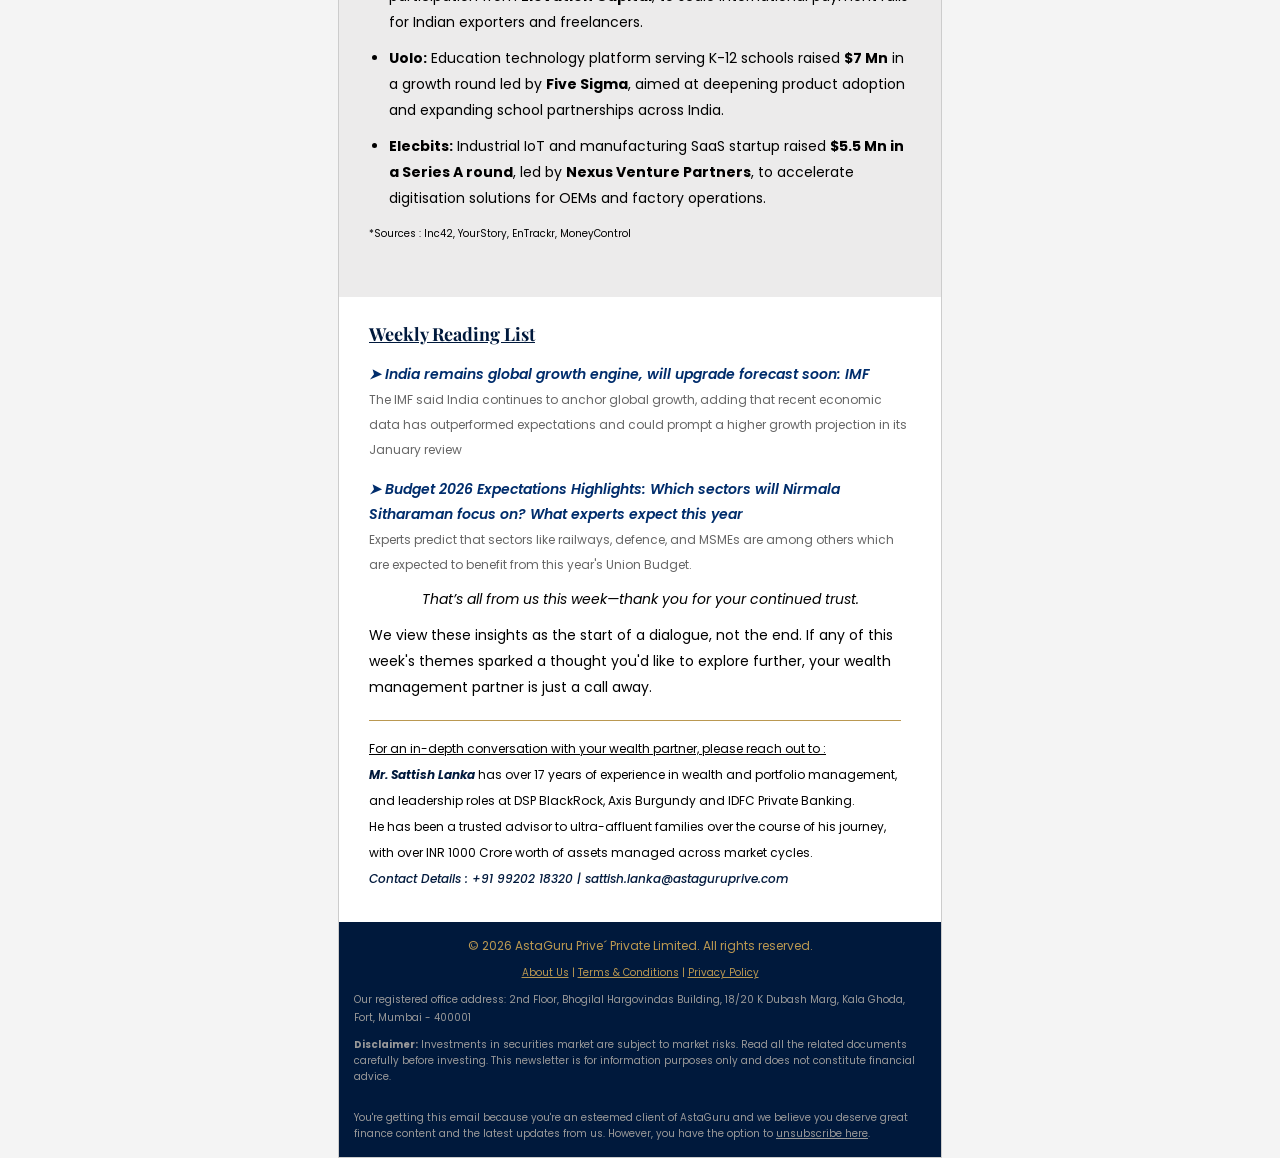
==== commit 3c35b878: "Created the content" ====
--- a/email_newsletter.html
+++ b/email_newsletter.html
@@ -218,13 +218,13 @@
                 <tr>
                     <td align="center" class="mobile-padding" style="padding:30px 30px 0px 30px;">
                         <p class="sc-heading-font" style="font-family:'Playfair Display SC', Georgia, serif;font-size:20px;font-weight:600;color:#00193C;margin:0;letter-spacing:1px;text-transform:uppercase;">Weekly Market Insights</p>
-                        <p class="body-font" style="font-family:'Poppins', Arial, sans-serif;font-size:14px;color:#666666;margin-top:10px;">5th Jan 2026 - 9th Jan 2026</p>
+                        <p class="body-font" style="font-family:'Poppins', Arial, sans-serif;font-size:14px;color:#666666;margin-top:10px;">12th Jan 2026 - 16th Jan 2026</p>
                     </td>
                 </tr>
 
                 <tr>
                     <td class="mobile-padding" style="padding:0px 30px 20px 30px;">
-                        <h1 class="heading-font" style="font-family:'Playfair Display', Georgia, serif;font-size:24px;margin:0 0 30px 0;color:#00193C;text-align:center;text-decoration: underline;">Consolidation with a Long Runway</h1>
+                        <h1 class="heading-font" style="font-family:'Playfair Display', Georgia, serif;font-size:24px;margin:0 0 30px 0;color:#00193C;text-align:center;text-decoration: underline;">Rangebound Markets Ahead of Earnings</h1>
                         <p class="body-font" style="font-family:'Poppins', Arial, sans-serif;font-size:14px;line-height:26px;color:#000000;margin:0;text-align:left;">
                             Dear *|FNAME|* *|LNAME|*,<br>                             
                             Indian markets spent the week consolidating near peak levels as investors digested mixed global signals, shifting flows, and awaited fresh catalysts. Large caps held their ground, while risk appetite remained selective across segments.<br><br>
@@ -236,20 +236,21 @@
 
                 <tr>
                     <td class="mobile-padding" style="padding:0 30px 30px 30px;">
-                        <h2 class="heading-font" style="font-family:'Playfair Display', Georgia, serif;font-size:18px;color:#00193C;margin:0 0 15px 0;text-align:left;text-decoration: underline;">Chart of the Week: A Nation Under-Invested</h2>
+                        <h2 class="heading-font" style="font-family:'Playfair Display', Georgia, serif;font-size:18px;color:#00193C;margin:0 0 15px 0;text-align:left;text-decoration: underline;">Chart of the Week: Global Markets Outpace US Markets</h2>
                         
                         <table role="presentation" width="100%" border="0" cellspacing="0" cellpadding="0">
                             <tr>
                                 <td align="center">
-                                    <img src="https://astaguruprive-s3.s3.ap-south-1.amazonaws.com/Chart+of+the+Week+09+01+2026.jpg" alt="A Nation Under-Invested" width="540" class="img-responsive" style="width:540px;height:auto;display:block;border:1px solid #eeeeee;">
+                                    <img src="https://astaguruprive-s3.s3.ap-south-1.amazonaws.com/Chart+of+the+week_16_01_2026.png" alt="Global Markets Outpace US Markets" width="540" class="img-responsive" style="width:540px;height:auto;display:block;border:1px solid #eeeeee;">
                                 </td>
                             </tr>
                         </table>
 
                         <div style="background-color:#ecebeb;padding:15px;margin-top:15px;border-left:4px solid #BA9851;">
                             <p class="body-font" style="font-family:'Poppins', Arial, sans-serif;font-size:14px;line-height:24px;color:#000000;margin:0;text-align:left;">
-                                <strong>Insight:</strong> This chart <b>underscores the long runway for Indian capital markets</b>. With only ~9.5% of households investing—far below the 40–60% participation seen in developed economies and even many emerging markets—India remains deeply under-penetrated.<br><br>
-                                As incomes rise and access to markets expands beyond urban centers, <b><i>this gap represents a powerful, multi-year growth opportunity for Indian markets.</i></b>
+                                <strong>Insight:</strong>According to S&P Global, global stock market capitalization increased by <b>20.5%</b> between December 2024 and December 2025, with several emerging markets and European countries posting standout gains. South Korea (77.8%), Spain (64.5%), and South Africa (50.5%) led global performance.<br><br>
+                                The standout theme is <b>non-U.S leadership</b>. With global ex-U.S markets significantly outperforming the U.S, the data suggests a rotation toward <b>international and emerging markets</b>, likely driven by valuation catch-up, regional growth catalysts, and diversification away from U.S.-centric exposure.<br>
+                                <b><i>The centre of equity momentum shifted outward from the U.S in 2025, rewarding investors with broader geographic allocation.</i></b>
                             </p>
                         </div>
                     </td>
@@ -273,35 +274,35 @@
                                 </tr>
                                 <tr>
                                     <td class="body-font" style="font-family:'Poppins', Arial, sans-serif;padding:10px;border-bottom:1px solid #eeeeee;color:#000000;font-weight:500;font-size: 12px">NIFTY 50</td>
-                                    <td class="body-font" style="font-family:'Poppins', Arial, sans-serif;padding:10px;border-bottom:1px solid #eeeeee;text-align:center;color:#000000;font-size: 12px;">25,683.30</td>
-                                    <td class="body-font" style="font-family:'Poppins', Arial, sans-serif;padding:10px;border-bottom:1px solid #eeeeee;text-align:center;color:#d9534f;font-size: 12px">-2.45%</td>
-                                    <td class="body-font" style="font-family:'Poppins', Arial, sans-serif;padding:10px;border-bottom:1px solid #eeeeee;text-align:center;color:#d9534f;font-size: 12px">-0.61%</td>
-                                    <td class="body-font" style="font-family:'Poppins', Arial, sans-serif;padding:10px;border-bottom:1px solid #eeeeee;text-align:center;color:#d9534f;font-size: 10px">&#9660; Correction</td>
+                                    <td class="body-font" style="font-family:'Poppins', Arial, sans-serif;padding:10px;border-bottom:1px solid #eeeeee;text-align:center;color:#000000;font-size: 12px;">25,682.4</td>
+                                    <td class="body-font" style="font-family:'Poppins', Arial, sans-serif;padding:10px;border-bottom:1px solid #eeeeee;text-align:center;color:#d9534f;font-size: 12px">-0.00%</td>
+                                    <td class="body-font" style="font-family:'Poppins', Arial, sans-serif;padding:10px;border-bottom:1px solid #eeeeee;text-align:center;color:#d9534f;font-size: 12px">-0.50%</td>
+                                    <td class="body-font" style="font-family:'Poppins', Arial, sans-serif;padding:10px;border-bottom:1px solid #eeeeee;text-align:center;color:#d9534f;font-size: 10px">&#9660; Flat</td>
                                 </tr>
                                 <tr>
                                     <td class="body-font" style="font-family:'Poppins', Arial, sans-serif;padding:10px;border-bottom:1px solid #eeeeee;color:#000000;font-weight:500;font-size: 12px">SENSEX</td>
-                                    <td class="body-font" style="font-family:'Poppins', Arial, sans-serif;padding:10px;border-bottom:1px solid #eeeeee;text-align:center;color:#000000;font-size: 12px">83,576.24</td>
-                                    <td class="body-font" style="font-family:'Poppins', Arial, sans-serif;padding:10px;border-bottom:1px solid #eeeeee;text-align:center;color:#d9534f;font-size: 12px">-2.55%</td>
-                                    <td class="body-font" style="font-family:'Poppins', Arial, sans-serif;padding:10px;border-bottom:1px solid #eeeeee;text-align:center;color:#d9534f;font-size: 12px">-1.29%</td>
-                                    <td class="body-font" style="font-family:'Poppins', Arial, sans-serif;padding:10px;border-bottom:1px solid #eeeeee;text-align:center;color:#d9534f;font-size: 10px">&#9660; Correction</td>
+                                    <td class="body-font" style="font-family:'Poppins', Arial, sans-serif;padding:10px;border-bottom:1px solid #eeeeee;text-align:center;color:#000000;font-size: 12px">83,570.35</td>
+                                    <td class="body-font" style="font-family:'Poppins', Arial, sans-serif;padding:10px;border-bottom:1px solid #eeeeee;text-align:center;color:#d9534f;font-size: 12px">-0.00%</td>
+                                    <td class="body-font" style="font-family:'Poppins', Arial, sans-serif;padding:10px;border-bottom:1px solid #eeeeee;text-align:center;color:#d9534f;font-size: 12px">-1.20%</td>
+                                    <td class="body-font" style="font-family:'Poppins', Arial, sans-serif;padding:10px;border-bottom:1px solid #eeeeee;text-align:center;color:#d9534f;font-size: 10px">&#9660; Flat</td>
                                 </tr>
                                 <tr>
                                     <td class="body-font" style="font-family:'Poppins', Arial, sans-serif;padding:10px;border-bottom:1px solid #eeeeee;color:#000000;font-weight:500;font-size: 12px">S&P 500</td>
-                                    <td class="body-font" style="font-family:'Poppins', Arial, sans-serif;padding:10px;border-bottom:1px solid #eeeeee;text-align:center;color:#000000;font-size: 12px">6,966.28</td>
-                                    <td class="body-font" style="font-family:'Poppins', Arial, sans-serif;padding:10px;border-bottom:1px solid #eeeeee;text-align:center;color:#5cb85c;font-size: 12px">+1.76%</td>
-                                    <td class="body-font" style="font-family:'Poppins', Arial, sans-serif;padding:10px;border-bottom:1px solid #eeeeee;text-align:center;color:#5cb85c;font-size: 12px">+1.75%</td>
-                                    <td class="body-font" style="font-family:'Poppins', Arial, sans-serif;padding:10px;border-bottom:1px solid #eeeeee;text-align:center;color:#5cb85c;font-size: 10px">&#9650; Flat-to-Positive</td>
+                                    <td class="body-font" style="font-family:'Poppins', Arial, sans-serif;padding:10px;border-bottom:1px solid #eeeeee;text-align:center;color:#000000;font-size: 12px">6,940.01</td>
+                                    <td class="body-font" style="font-family:'Poppins', Arial, sans-serif;padding:10px;border-bottom:1px solid #eeeeee;text-align:center;color:#d9534f;font-size: 12px">-0.4%</td>
+                                    <td class="body-font" style="font-family:'Poppins', Arial, sans-serif;padding:10px;border-bottom:1px solid #eeeeee;text-align:center;color:#5cb85c;font-size: 12px">+3.30%</td>
+                                    <td class="body-font" style="font-family:'Poppins', Arial, sans-serif;padding:10px;border-bottom:1px solid #eeeeee;text-align:center;color:#d9534f;font-size: 10px">&#9660; Flat</td>
                                 </tr>
                                 <tr>
                                     <td class="body-font" style="font-family:'Poppins', Arial, sans-serif;padding:10px;border-bottom:1px solid #eeeeee;color:#000000;font-weight:500;font-size: 12px">NASDAQ</td>
-                                    <td class="body-font" style="font-family:'Poppins', Arial, sans-serif;padding:10px;border-bottom:1px solid #eeeeee;text-align:center;color:#000000;font-size: 12px">23,671.35</td>
-                                    <td class="body-font" style="font-family:'Poppins', Arial, sans-serif;padding:10px;border-bottom:1px solid #eeeeee;text-align:center;color:#5cb85c;font-size: 12px">+1.85%</td>
-                                    <td class="body-font" style="font-family:'Poppins', Arial, sans-serif;padding:10px;border-bottom:1px solid #eeeeee;text-align:center;color:#5cb85c;font-size: 12px">+0.53%</td>
-                                    <td class="body-font" style="font-family:'Poppins', Arial, sans-serif;padding:10px;border-bottom:1px solid #eeeeee;text-align:center;color:#5cb85c;font-size: 10px">&#9650; Uptrend</td>
+                                    <td class="body-font" style="font-family:'Poppins', Arial, sans-serif;padding:10px;border-bottom:1px solid #eeeeee;text-align:center;color:#000000;font-size: 12px">23,515.387</td>
+                                    <td class="body-font" style="font-family:'Poppins', Arial, sans-serif;padding:10px;border-bottom:1px solid #eeeeee;text-align:center;color:#d9534f;font-size: 12px">-0.70%</td>
+                                    <td class="body-font" style="font-family:'Poppins', Arial, sans-serif;padding:10px;border-bottom:1px solid #eeeeee;text-align:center;color:#5cb85c;font-size: 12px">+3.60%</td>
+                                    <td class="body-font" style="font-family:'Poppins', Arial, sans-serif;padding:10px;border-bottom:1px solid #eeeeee;text-align:center;color:#d9534f;font-size: 10px">&#9660; Flat</td>
                                 </tr>
                             </table>
                             <p class="body-font" style="font-family:'Poppins', Arial, sans-serif;font-size:10px;line-height:26px;color:#000000;margin:0;text-align:left;margin-top: 5px;font-style: italic;">
-                                (As of week 5th Jan 2026 - 9th Jan 2026)
+                                (As of week 12th Jan 2026 - 16th Jan 2026)
                             </p>
                             <p class="body-font" style="font-family:'Poppins', Arial, sans-serif;font-size:10px;line-height:26px;color:#000000;margin:0 0 0 0;text-align:left;font-style: italic;">
                                 *Sources : Reuters, Moneycontrol, ETMoney
@@ -314,9 +315,13 @@
                     <td class="mobile-padding" style="padding:0 30px 30px 30px;">
                         <h2 class="heading-font" style="font-family:'Playfair Display', Georgia, serif;font-size:18px;color:#00193C;margin:0 0 10px 0;text-align:left;text-decoration: underline;">Broad Market View</h2>
                         <p class="body-font" style="font-family:'Poppins', Arial, sans-serif;font-size:14px;line-height:26px;color:#000000;margin:0;text-align:left;">
-                            Indian equity benchmarks continued to trade in a <b>narrow range this week</b>, with the <b>Nifty 50 oscillating between ~ INR 25,900–26,300</b> and the <b>Sensex similarly range-bound</b>, finishing modestly higher over the period. Volatility remained elevated as <b>foreign institutional investor (FII) flows swung between buying and selling</b>, and investors rotated between sectors.
-                            <br><br>
-                            Mid-cap and small-cap indices again <b>underperformed large caps</b>, with more defensive segments leading gains. Continued consolidation around key technical levels suggests <b>markets are seeking fresh catalysts</b> amid mixed global cues and awaited macro data releases.
+                            Indian equity benchmarks stayed <b>range-bound through this week</b>, with the <b>Nifty 50 broadly oscillating around the ~INR 25,600-25,900 band</b> as traders looked for fresh triggers amid mixed global cues and the kick-off of Q3 earnings.<br><br><b>FII flows remained net negative</b> (and DIIs net positive) throughout the week.
+                            <br>
+                            <b>Market Tone:</b> Cautiously Optimistic to Rangebound
+                            <br>
+                            <b>Key Theme:</b> <b>DIIs (Domestic Investors)</b> are supporting the market at lower levels, absorbing heavy selling from <b>FIIs (Foreign Investors).</b>
+                            <br>
+                            <b>Top Triggers: </b>Q3 Earnings Season (IT majors & key heavyweights), US Inflation / macro data, and geopolitical tensions
                         </p>
                     </td>
                 </tr>
@@ -335,7 +340,7 @@
                                     <div class="col-split" style="display:inline-block;max-width:260px;vertical-align:top;width:100%;">
                                         <div style="background-color:#ecebeb;padding:15px;border-left:4px solid #BA9851;margin-right:10px;">
                                             <h3 class="heading-font" style="font-family:'Playfair Display', Georgia, serif;font-size:16px;margin:0 0 5px 0;color:#000000;">Gold (Bullion)</h3>
-                                            <p class="body-font" style="font-family:'Poppins', Arial, sans-serif;font-size:18px;font-weight:600;margin:0 0 5px 0;color:#00193C;">&#8377;1,38,819 <span style="font-size:14px; color: #5cb85c;">(+2.25 %)</span></p>
+                                            <p class="body-font" style="font-family:'Poppins', Arial, sans-serif;font-size:18px;font-weight:600;margin:0 0 5px 0;color:#00193C;">&#x24;4595.4 <span style="font-size:14px; color: #5cb85c;">(+2.10 %)</span></p>
                                             <p class="body-font" style="font-family:'Poppins', Arial, sans-serif;font-size:12px;margin:0;color:#666666;">per 10g (approx)</p>
                                         </div>
                                     </div>
@@ -343,7 +348,7 @@
                                     <div class="col-split" style="display:inline-block;max-width:260px;vertical-align:top;width:100%;">
                                         <div style="background-color:#ecebeb;padding:15px;border-left:4px solid #BA9851;margin-left:10px;">
                                             <h3 class="heading-font" style="font-family:'Playfair Display', Georgia, serif;font-size:16px;margin:0 0 5px 0;color:#000000;">Silver</h3>
-                                            <p class="body-font" style="font-family:'Poppins', Arial, sans-serif;font-size:18px;font-weight:600;margin:0 0 5px 0;color:#00193C;">&#8377;2,52,725 <span style="font-size:14px; color: #5cb85c;">(+6.94 %)</span></p>
+                                            <p class="body-font" style="font-family:'Poppins', Arial, sans-serif;font-size:18px;font-weight:600;margin:0 0 5px 0;color:#00193C;">&#x24;88.54 <span style="font-size:14px; color: #5cb85c;">(+11.60 %)</span></p>
                                             <p class="body-font" style="font-family:'Poppins', Arial, sans-serif;font-size:12px;margin:0;color:#666666;">per kg</p>
                                         </div>
                                     </div>
@@ -358,7 +363,7 @@
                                     <div class="col-split" style="display:inline-block;max-width:260px;vertical-align:top;width:100%;">
                                         <div style="background-color:#ecebeb;padding:15px;border-left:4px solid #BA9851;margin-right:10px;">
                                             <h3 class="heading-font" style="font-family:'Playfair Display', Georgia, serif;font-size:16px;margin:0 0 5px 0;color:#000000;">Crude Oil (WTI)</h3>
-                                            <p class="body-font" style="font-family:'Poppins', Arial, sans-serif;font-size:18px;font-weight:600;margin:0 0 5px 0;color:#00193C;">$58.77 <span style="font-size:14px; color: #5cb85c;">(+2.53 %)</span></p>
+                                            <p class="body-font" style="font-family:'Poppins', Arial, sans-serif;font-size:18px;font-weight:600;margin:0 0 5px 0;color:#00193C;">&#x24;59.34 <span style="font-size:14px; color: #5cb85c;">(+0.68 %)</span></p>
                                             <p class="body-font" style="font-family:'Poppins', Arial, sans-serif;font-size:12px;margin:0;color:#666666;">per barrel</p>
                                         </div>
                                     </div>
@@ -366,7 +371,7 @@
                                     <div class="col-split" style="display:inline-block;max-width:260px;vertical-align:top;width:100%;">
                                         <div style="background-color:#ecebeb;padding:15px;border-left:4px solid #BA9851;margin-left:10px;">
                                             <h3 class="heading-font" style="font-family:'Playfair Display', Georgia, serif;font-size:16px;margin:0 0 5px 0;color:#000000;">Copper</h3>
-                                            <p class="body-font" style="font-family:'Poppins', Arial, sans-serif;font-size:18px;font-weight:600;margin:0 0 5px 0;color:#00193C;">&#8377;21,302.93 <span style="font-size:14px;color: #d9534f;">(-0.58 %)</span></p>
+                                            <p class="body-font" style="font-family:'Poppins', Arial, sans-serif;font-size:18px;font-weight:600;margin:0 0 5px 0;color:#00193C;">&#x24;5.83 <span style="font-size:14px;color: #d9534f;">(-1.19 %)</span></p>
                                             <p class="body-font" style="font-family:'Poppins', Arial, sans-serif;font-size:12px;margin:0;color:#666666;">per kg</p>
                                         </div>
                                     </div>
@@ -375,7 +380,7 @@
                             </tr>
                         </table>
                         <p class="body-font" style="font-family:'Poppins', Arial, sans-serif;font-size:10px;line-height:26px;color:#000000;margin:0;text-align:left;margin-top: 5px;font-style: italic;">
-                                (As of week 26th Dec 2025 - 2nd Jan 2026)
+                                (As of week 12th Jan 2026 - 16th Jan 2026)
                         </p>
                         <p class="body-font" style="font-family:'Poppins', Arial, sans-serif;font-size:10px;line-height:26px;color:#000000;margin:0 0 0 0;text-align:left;font-style: italic;">
                                 *Sources : Investing.com, Moneycontrol
@@ -389,13 +394,14 @@
                             <tr><td style="border-bottom:1px solid #BA9851;font-size:0;line-height:0;">&nbsp;</td></tr>
                         </table>
 
-                        <h2 class="heading-font" style="font-family:'Playfair Display', Georgia, serif;font-size:18px;color:#00193C;margin:0 0 10px 0;text-align:left;text-decoration: underline;">Theme of the Week: Earnings &amp; Macro Growth Outlook – India Set to Outperform</h2>
+                        <h2 class="heading-font" style="font-family:'Playfair Display', Georgia, serif;font-size:18px;color:#00193C;margin:0 0 10px 0;text-align:left;text-decoration: underline;">Theme of the Week: Nuclear Power: The Unseen Energy Behind the AI Boom</h2>
                         <p class="body-font" style="font-family:'Poppins', Arial, sans-serif;font-size:14px;line-height:26px;color:#000000;margin:0;text-align:left;">
-                            Indian markets are buoyed by resilient macroeconomic fundamentals and an upbeat earnings backdrop, even as global growth softens. Corporate earnings expectations for Indian equities remain constructive, with consensus forecasts pointing to mid-teens growth in profit pools for the 2025/26 period, driven by stronger domestic demand and cost efficiencies. On the macro front, India’s <b>GDP outlook was recently upgraded</b>, with the economy now expected to expand around 7.4% in FY26, up from ~6.5% in the prior year. This is a notable acceleration and well above the global average.<br><br>
-                            This growth is powered by robust services and manufacturing activity, solid private consumption, and continued investment momentum, providing a supportive backdrop for corporate toplines and investor confidence.
+                            By 2026, nuclear energy is projected to become essential for the AI boom, providing the constant, carbon-free power needed by data centers that could consume almost <b>1,000 TWh annually</b>. This era is marked by major investments from Big Tech companies like <b>Microsoft, Google, and Amazon</b>, who are transitioning from energy consumers to proactive energy producers to secure their AI-driven operations. In early 2026, <b>Meta</b> joined this movement with a massive commitment of up to <b>6.6 GW</b> of nuclear capacity through deals with Vistra, TerraPower, and Oklo.<br><br>
+                            The shift towards nuclear power is seen as a way to ensure the <b>consistent 24/7 uptime</b> required for advanced computing, with <b>Small Modular Reactors (SMRs)</b> offering a flexible, scalable solution that can be deployed directly near hyperscale data center clusters. While challenges such as high initial capital, regulatory hurdles, and specialized labor scarcity persist, legislative support like the <b>U.S. ADVANCE Act</b> is accelerating the timeline for these next-generation projects. <br><br>
+                            Furthermore, AI itself is now being used to improve reactor designs, optimize performance, and advance future fusion energy development, creating a "structural alliance" often termed <b>"Atoms for Algorithms".</b>
                         </p>
                         <p class="body-font" style="font-family:'Poppins', Arial, sans-serif;font-size:10px;line-height:18px;color:#000000;margin:10px 0 0 0;text-align:left;font-style: italic;">
-                                *Sources : MSCI India earnings outlook consensus, MoSPI / ET India GDP estimates, RBI/ADB growth projections
+                                *Sources : Reuters, datacenterknowledge, AP News
                         </p>
                     </td>
                 </tr>
@@ -406,9 +412,18 @@
                         <h2 class="heading-font" style="font-family:'Playfair Display', Georgia, serif;font-size:18px;color:#BA9851;margin:0 0 15px 0;text-align:left;"><span style="color:#BA9851;text-decoration: underline;">Deals Under Watch</span></h2>
                         <ul class="body-font" style="font-family:'Poppins', Arial, sans-serif;padding-left:20px;margin:0;font-size:14px;line-height:26px;color:#000000;text-align:left">
                             <li style="margin-bottom:10px;">
-                                <strong>Knight Fintech</strong> Fintech SaaS startup raised <strong>$23.6 Mn</strong> in a <b>Series A</b> round led by Accel, with participation from IIFL, Rocket Capital, Prime Ventures, 3one4 Capital, Commerce VC, and Trifecta Capital.
+                                <strong>Digantara Industries:</strong> Spacetech company focused on space surveillance and debris tracking raised <b>$50 Mn in a Series B round</b>, led by <b>360 ONE Asset, SBI Holdings, and Ronnie Screwvala,</b> to expand its space situational awareness infrastructure and global footprint.
                             <li style="margin-bottom:10px;">
-                                <strong>iD Fresh:</strong> Apax Partners will acquire the stake from existing investors PremjiInvest and TPG NewQuest. Apax has picked up a <strong>25%</strong> stake in the firm for <b>$150 Million</b> (approx. Rs 1354 crore).
+                                <strong>Fibe:</strong> Digital lending and consumer finance platform raised <b>$35 Mn in a Series F round</b>, led by <b>IFC</b>, marking the <b>largest fundraise of the week</b> and strengthening its balance sheet for scalable credit expansion.
+                            </li>
+                            <li style="margin-bottom:10px;">
+                                <strong>Skydo:</strong> Cross-border payments and global payout infrastructure startup raised <b>$10 Mn in a Series A round</b>, led by <b>Susquehanna Asia VC</b>, with participation from <b>Elevation Capital</b>, to scale international payment rails for Indian exporters and freelancers.
+                            </li>
+                            <li style="margin-bottom:10px;">
+                                <strong>Uolo:</strong> Education technology platform serving K-12 schools raised <b>$7 Mn</b> in a growth round led by <b>Five Sigma</b>, aimed at deepening product adoption and expanding school partnerships across India.
+                            </li>
+                            <li style="margin-bottom:10px;">
+                                <strong>Elecbits:</strong> Industrial IoT and manufacturing SaaS startup raised <b>$5.5 Mn in a Series A round</b>, led by <b>Nexus Venture Partners</b>, to accelerate digitisation solutions for OEMs and factory operations.
                             </li>
                         </ul>
                         <p class="body-font" style="font-family:'Poppins', Arial, sans-serif;font-size:10px;line-height:26px;color:#000000;margin:0 0 20px 0;text-align:left;">
@@ -417,47 +432,22 @@
                     </td>
                 </tr>
 
-                <tr>
-                        <td class="mobile-padding" style="padding:0 30px 0px 30px;">
-
-                        <h2 class="heading-font" style="font-family:'Playfair Display', Georgia, serif;font-size:18px;color:#00193C;margin:30px 0 10px 0;text-align:left;text-decoration: underline;">Expert's Opinion</h2>
-                        <p class="body-font" style="font-family:'Poppins', Arial, sans-serif;font-size:14px;color:#000000;font-style:italic;margin-bottom:10px;text-align:left;">
-                            <strong style="color: #00193C;">Q&A with Ajay Khandelwal, Fund Manager at Motilal Oswal Mutual Fund </strong>
-                        </p>
-                        
-                        <p class="body-font" style="font-family:'Poppins', Arial, sans-serif;font-size:14px;font-weight:600;color:#BA9851;margin:0 0 5px 0;text-align:left;"><span style="color: #BA9851;">Q: When you are looking at small-cap stocks that both screen well for growth and valuation, what factors typically tip the balance for you??</span></p>
-                        <p class="body-font" style="font-family:'Poppins', Arial, sans-serif;font-size:14px;line-height:26px;color:#000000;margin:0 0 20px 0;text-align:left;">
-                            For me, the health of the balance sheet is the absolute must-have criterion. In small caps, if working capital becomes stretched or there is a mismatch between capital expenditure and cash flows, you can see massive drawdowns of 50% to 70%<br><br>
-                            Once the balance sheet is vetted, I look at management differentiation, particularly how they reinvest cash to ensure compounding. I also prefer more liquid, larger market-cap companies within the small-cap space because it makes it easier to build and liquidate positions once upside targets are met. I consciously avoid companies with heavy dependence on a single client, product, or geography.
-                        </p>
-
-                        <p class="body-font" style="font-family:'Poppins', Arial, sans-serif;font-size:14px;font-weight:600;color:#BA9851;margin:0 0 5px 0;text-align:left;"><span style="color: #BA9851;">Q: what is the single biggest risk for a long-term investor looking to increase small-cap exposure right now?</span></p>
-                        <p class="body-font" style="font-family:'Poppins', Arial, sans-serif;font-size:14px;line-height:26px;color:#000000;margin:0 0 5px 0;text-align:left;">
-                            The biggest risk is running out of patience. Small caps are inherently volatile; we've seen several instances in the last 20 years where drawdowns exceeded 20%. Investors often try to time the market after a negative year and end up missing the subsequent sharp recovery.<br><br>
-                            You have to understand that while not every year will deliver 20-30% returns, the current macro and micro environment is stable, and after a negative year, the probability of performance is often in your favour.
-                        </p>
-                        <p class="body-font" style="font-family:'Poppins', Arial, sans-serif;font-size:10px;line-height:26px;color:#000000;margin:0 0 20px 0;text-align:left;">
-                            <a href="https://www.youtube.com/watch?v=tWh0379rORg" target="_blank" style="font-style: italic;color: #00193C;text-decoration: none;">*Source : Small Caps, Volatility and Patience - Ajay Khandelwal explains his approach</a>
-                        </p>
-                    </td>
-                </tr>
-
                     <tr>
                     <td class="mobile-padding" style="padding:0 30px 10px 30px;">
                         <table role="presentation" width="100%" border="0" cellspacing="0" cellpadding="0" style="margin-bottom:25px;margin-top:0px;">
-                            <tr><td style="border-bottom:1px solid #BA9851;font-size:0;line-height:0;">&nbsp;</td></tr>
+                            <!-- <tr><td style="border-bottom:1px solid #BA9851;font-size:0;line-height:0;">&nbsp;</td></tr> -->
                         </table>
 
                         <h2 class="heading-font" style="font-family:'Playfair Display', Georgia, serif;font-size:18px;color:#00193C;margin:0 0 15px 0;text-align:left;text-decoration: underline;">Weekly Reading List</h2>
                         
                         <p class="body-font" style="font-family:'Poppins', Arial, sans-serif;margin:0 0 15px 0;text-align:left;">
-                            <a href="https://www.moneycontrol.com/news/business/economy/indian-economy-to-grow-at-6-8-in-fy27-fiscal-consolidation-to-continue-goldman-sachs-13761043.html" target="_blank" style="font-size:14px;color:#002D6C;text-decoration:none;font-weight:600;font-style: italic;">&#10148; Indian economy to grow at 6.8% in FY27, fiscal consolidation to continue: Goldman Sachs</a><br>
-                            <span style="font-size:12px;color:#666666;">Discusses global diversification as a risk buffer and access point to AI, healthcare and clean energy.</span>
+                            <a href="https://www.business-standard.com/economy/news/imf-india-global-growth-engine-upgrade-forecast-january-review-126011600630_1.html" target="_blank" style="font-size:14px;color:#002D6C;text-decoration:none;font-weight:600;font-style: italic;">&#10148; India remains global growth engine, will upgrade forecast soon: IMF</a><br>
+                            <span style="font-size:12px;color:#666666;">The IMF said India continues to anchor global growth, adding that recent economic data has outperformed expectations and could prompt a higher growth projection in its January review</span>
                         </p>
 
                         <p class="body-font" style="font-family:'Poppins', Arial, sans-serif;margin:0;text-align:left;">
-                            <a href="https://www.moneycontrol.com/news/opinion/india-s-economy-is-resilient-but-highly-dependent-on-public-investment-13764903.html" target="_blank" style="font-size:14px;color:#002D6C;text-decoration:none;font-weight:600;font-style: italic;">&#10148; India’s economy is resilient but highly dependent on public investment</a><br>
-                            <span style="font-size:12px;color:#666666;">India’s public-led growth has cushioned shocks, but weak private investment clouds its sustainability.</span>
+                            <a href="https://www.livemint.com/budget/expectations/budget-2026-expectations-live-updates-nirmala-sitharaman-focus-income-tax-msme-defence-real-estate-railways-budget-11768442119354.html" target="_blank" style="font-size:14px;color:#002D6C;text-decoration:none;font-weight:600;font-style: italic;">&#10148; Budget 2026 Expectations Highlights: Which sectors will Nirmala Sitharaman focus on? What experts expect this year</a><br>
+                            <span style="font-size:12px;color:#666666;">Experts predict that sectors like railways, defence, and MSMEs are among others which are expected to benefit from this year's Union Budget.</span>
                         </p>
                         <p class="body-font" style="font-family:'Poppins', Arial, sans-serif;font-size:14px;line-height:26px;color:#000000;margin:10px 0 0 0;text-align:center;font-style: italic;">
                             That’s all from us this week—thank you for your continued trust.<br>
@@ -476,11 +466,11 @@
                         <p class="body-font" style="font-family:'Poppins', Arial, sans-serif;font-size:12px;line-height:26px;color:#000000;margin:0;text-align:left;text-decoration: underline;">
                             For an in-depth conversation with your wealth partner, please reach out to : <br>
                         </p><p class="body-font" style="font-family:'Poppins', Arial, sans-serif;font-size:12px;line-height:26px;color:#000000;margin:0;text-align:left;">
-                            <b><a href="https://www.linkedin.com/in/angad-bawa-84b80010/" target="_blank" style="color:#00193C;text-decoration:none;font-style: italic;">Mr. Angad Bawa</a></b> has over 18 years of experience in wealth management, and has held leadership roles across organisations like ICICI Bank, Master Capital Services, ICICI Securities Private Wealth and Kotak Mahindra Bank among others.
+                            <b><a href="https://www.linkedin.com/in/sattish-lanka-825206114/" target="_blank" style="color:#00193C;text-decoration:none;font-style: italic;">Mr. Sattish Lanka</a></b> has over 17 years of experience in wealth and portfolio management, and leadership roles at DSP BlackRock, Axis Burgundy and IDFC Private Banking.
                             <br>
-                            He has been a trusted advisor to ultra-affluent families over the course of his journey and has capably managed their portfolios across market cycles and different asset classes.
+                            He has been a trusted advisor to ultra-affluent families over the course of his journey, with over INR 1000 Crore worth of assets managed across market cycles.
                             <br>
-                            <a href="tel:+918595499545" style="font-weight:500;color:#00193C;font-style: italic;text-decoration: none;font-size: 12px;">Contact Details : +91 85954 99545 | <a href="mailto:angad.bawa@astaguruprive.com" style="font-weight:500;color:#00193C;font-style: italic;text-decoration: none;font-size: 12px;">angad.bawa@astaguruprive.com</a>
+                            <a href="tel:+918595499545" style="font-weight:500;color:#00193C;font-style: italic;text-decoration: none;font-size: 12px;">Contact Details : +91 99202 18320 | <a href="mailto:sattish.lanka@astaguruprive.com" style="font-weight:500;color:#00193C;font-style: italic;text-decoration: none;font-size: 12px;">sattish.lanka@astaguruprive.com</a>
                         </p>
                     </td>
                 </tr>
@@ -488,7 +478,7 @@
                 <tr>
                     <td style="background-color:#00193C;color:#ffffff;padding:15px;text-align:center;">
                         <p class="body-font" style="font-family:'Poppins', Arial, sans-serif;font-size:12px;line-height:18px;margin:0 0 5px 0;color:#BA9851;">
-                            <span style="color: #BA9851">&copy; 2025 AstaGuru Prive´ Private Limited. All rights reserved.</span>
+                            <span style="color: #BA9851">&copy; 2026 AstaGuru Prive´ Private Limited. All rights reserved.</span>
                         </p>
                         <p class="body-font" style="font-family:'Poppins', Arial, sans-serif;font-size:10px;margin:10px 0 10px 0;text-align:center;">
                             <a href="https://www.astaguruprive.com/about" target="_blank" style="color:#BA9851;text-decoration:underline;">About Us</a><span style="color:#BA9851;"> | </span><a href="https://www.astaguruprive.com/terms-of-use" target="_blank" style="color:#BA9851;text-decoration:underline;">Terms & Conditions</a> <span style="color:#BA9851;">|</span> <a href="https://www.astaguruprive.com/privacy-policy" target="_blank" style="color:#BA9851;text-decoration:underline;">Privacy Policy</a>
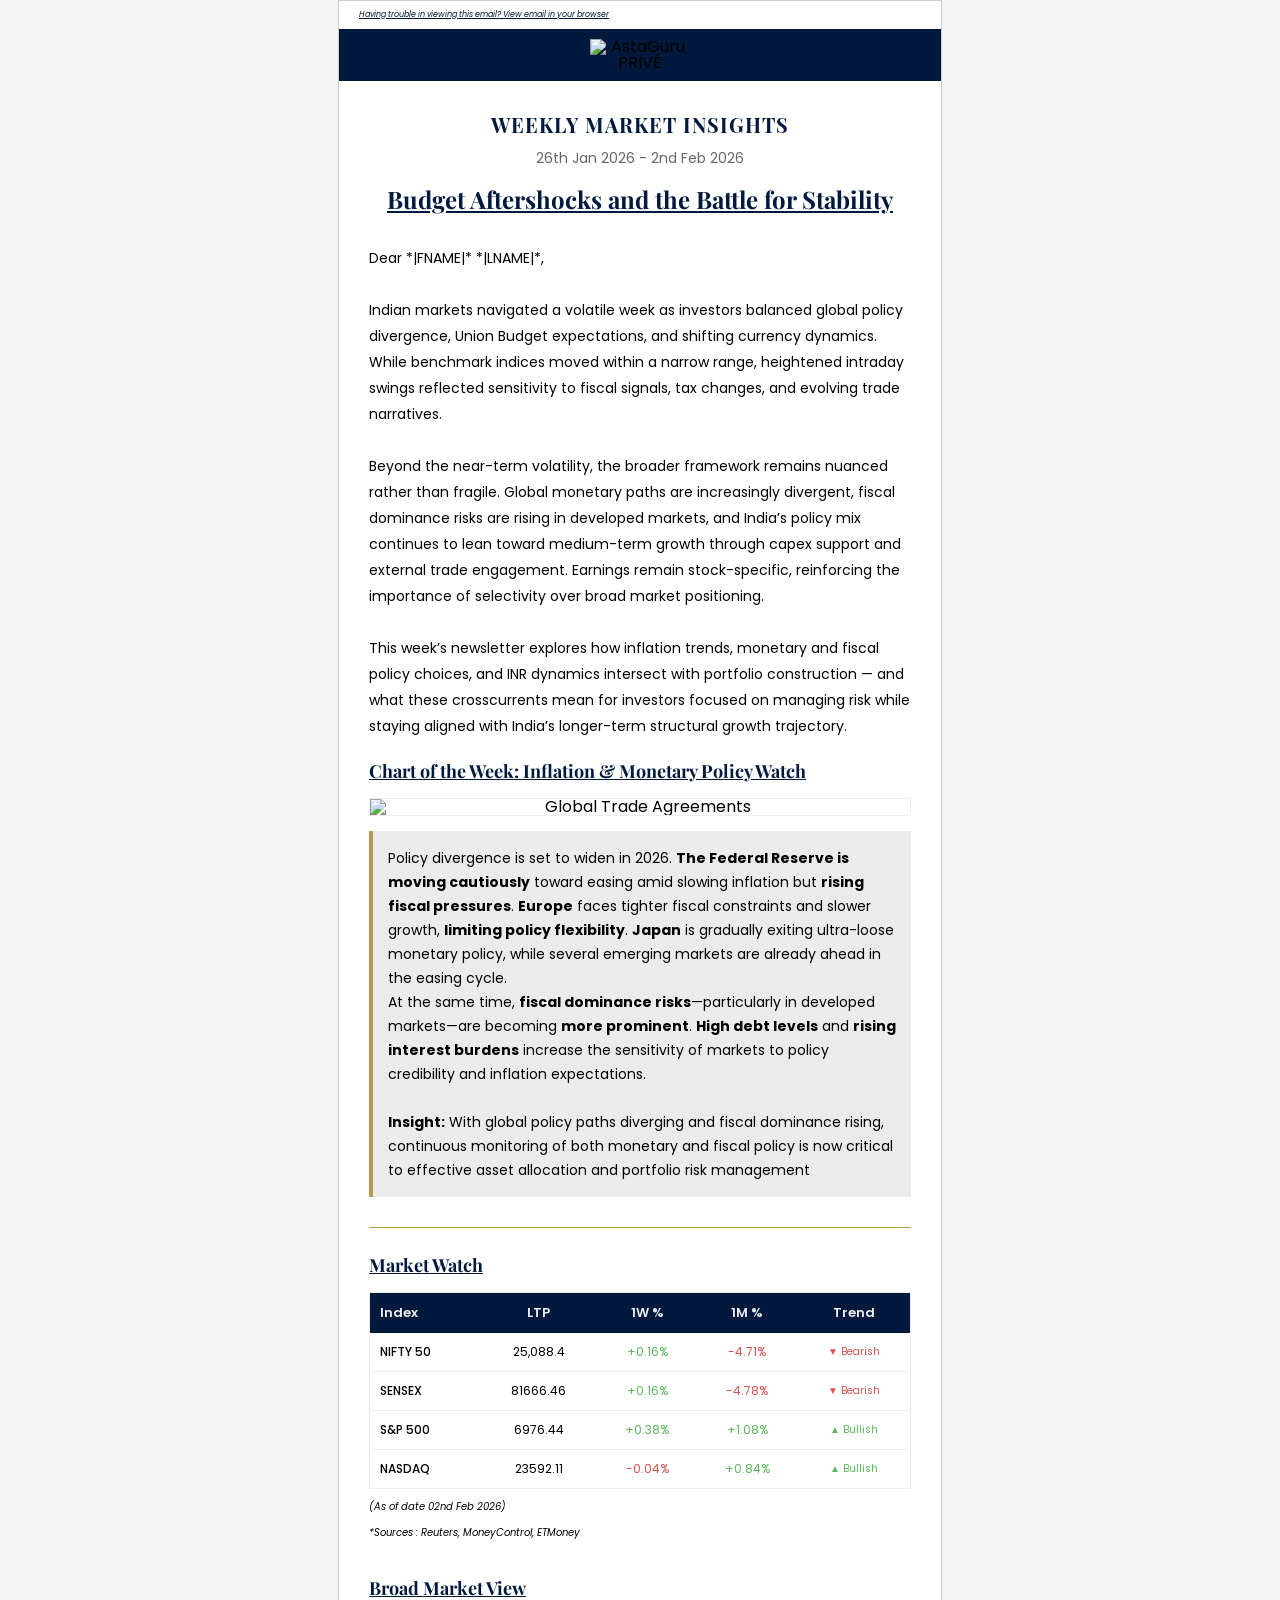
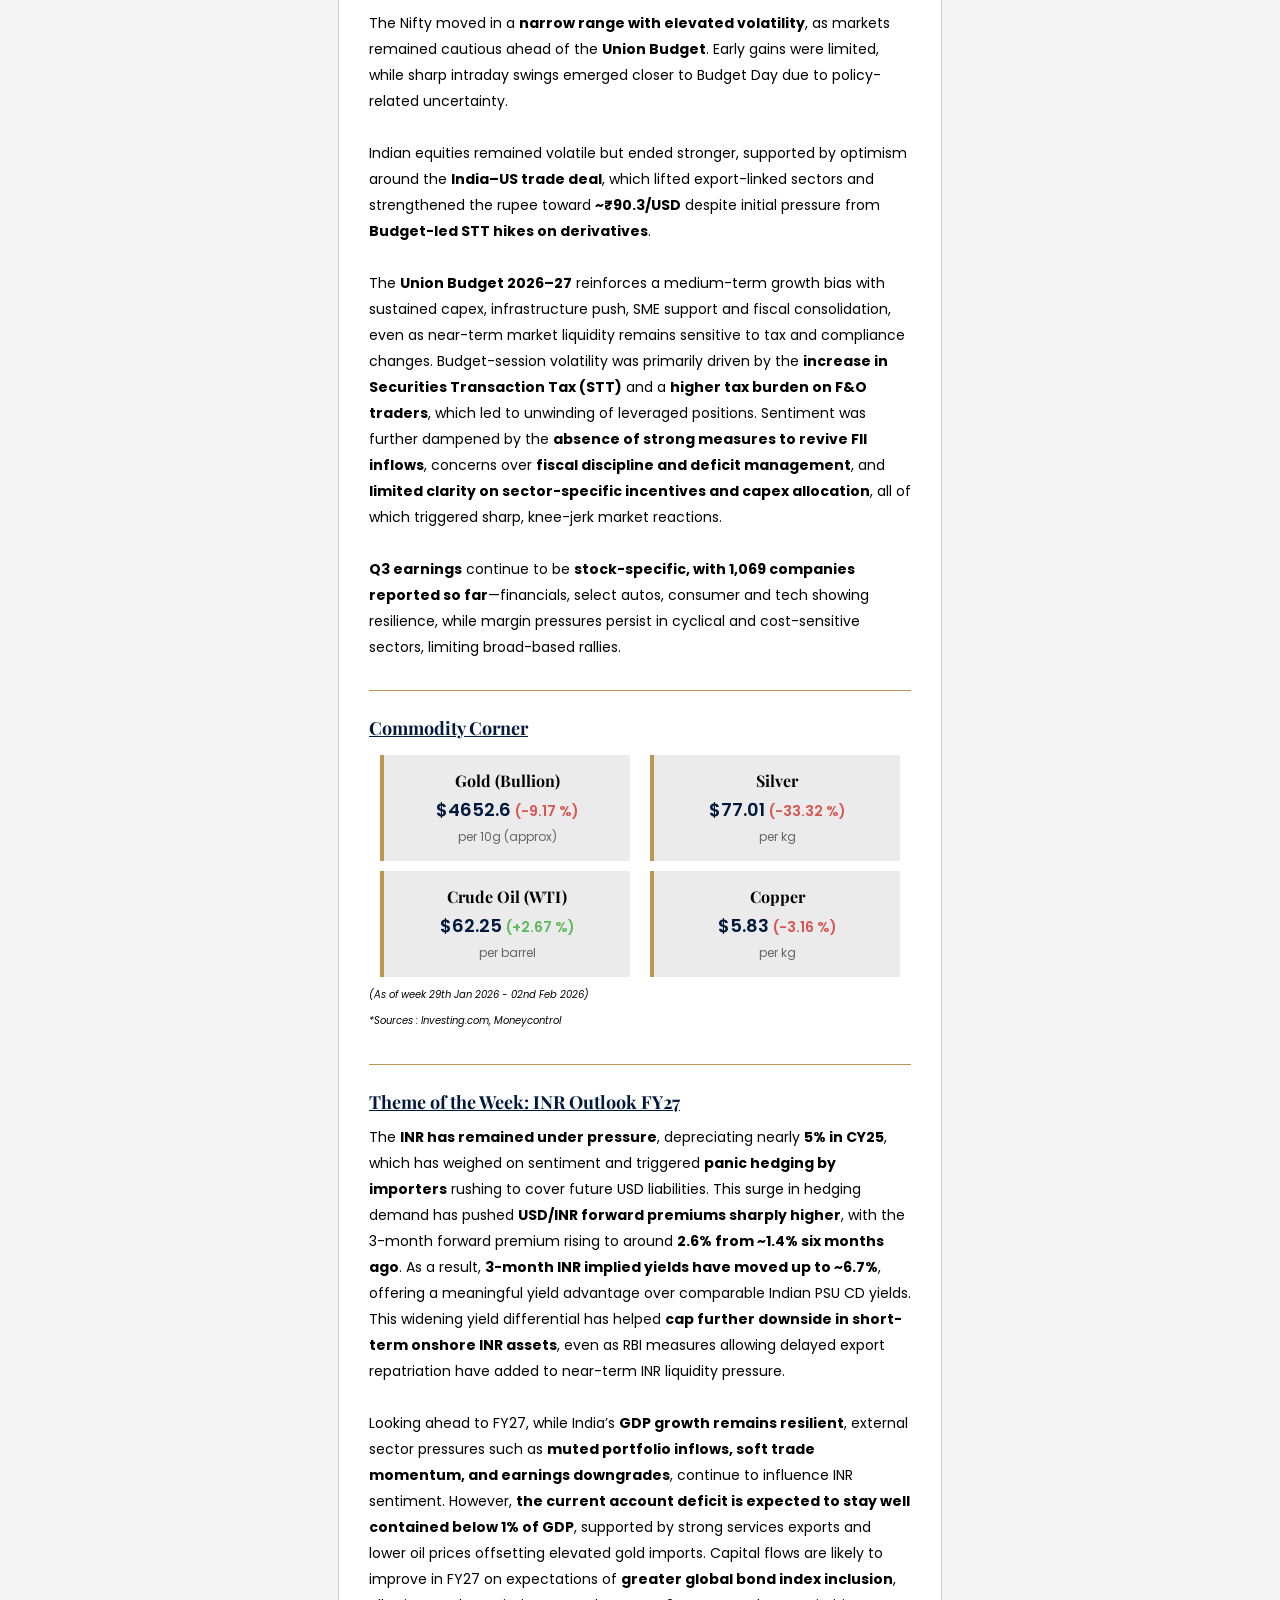
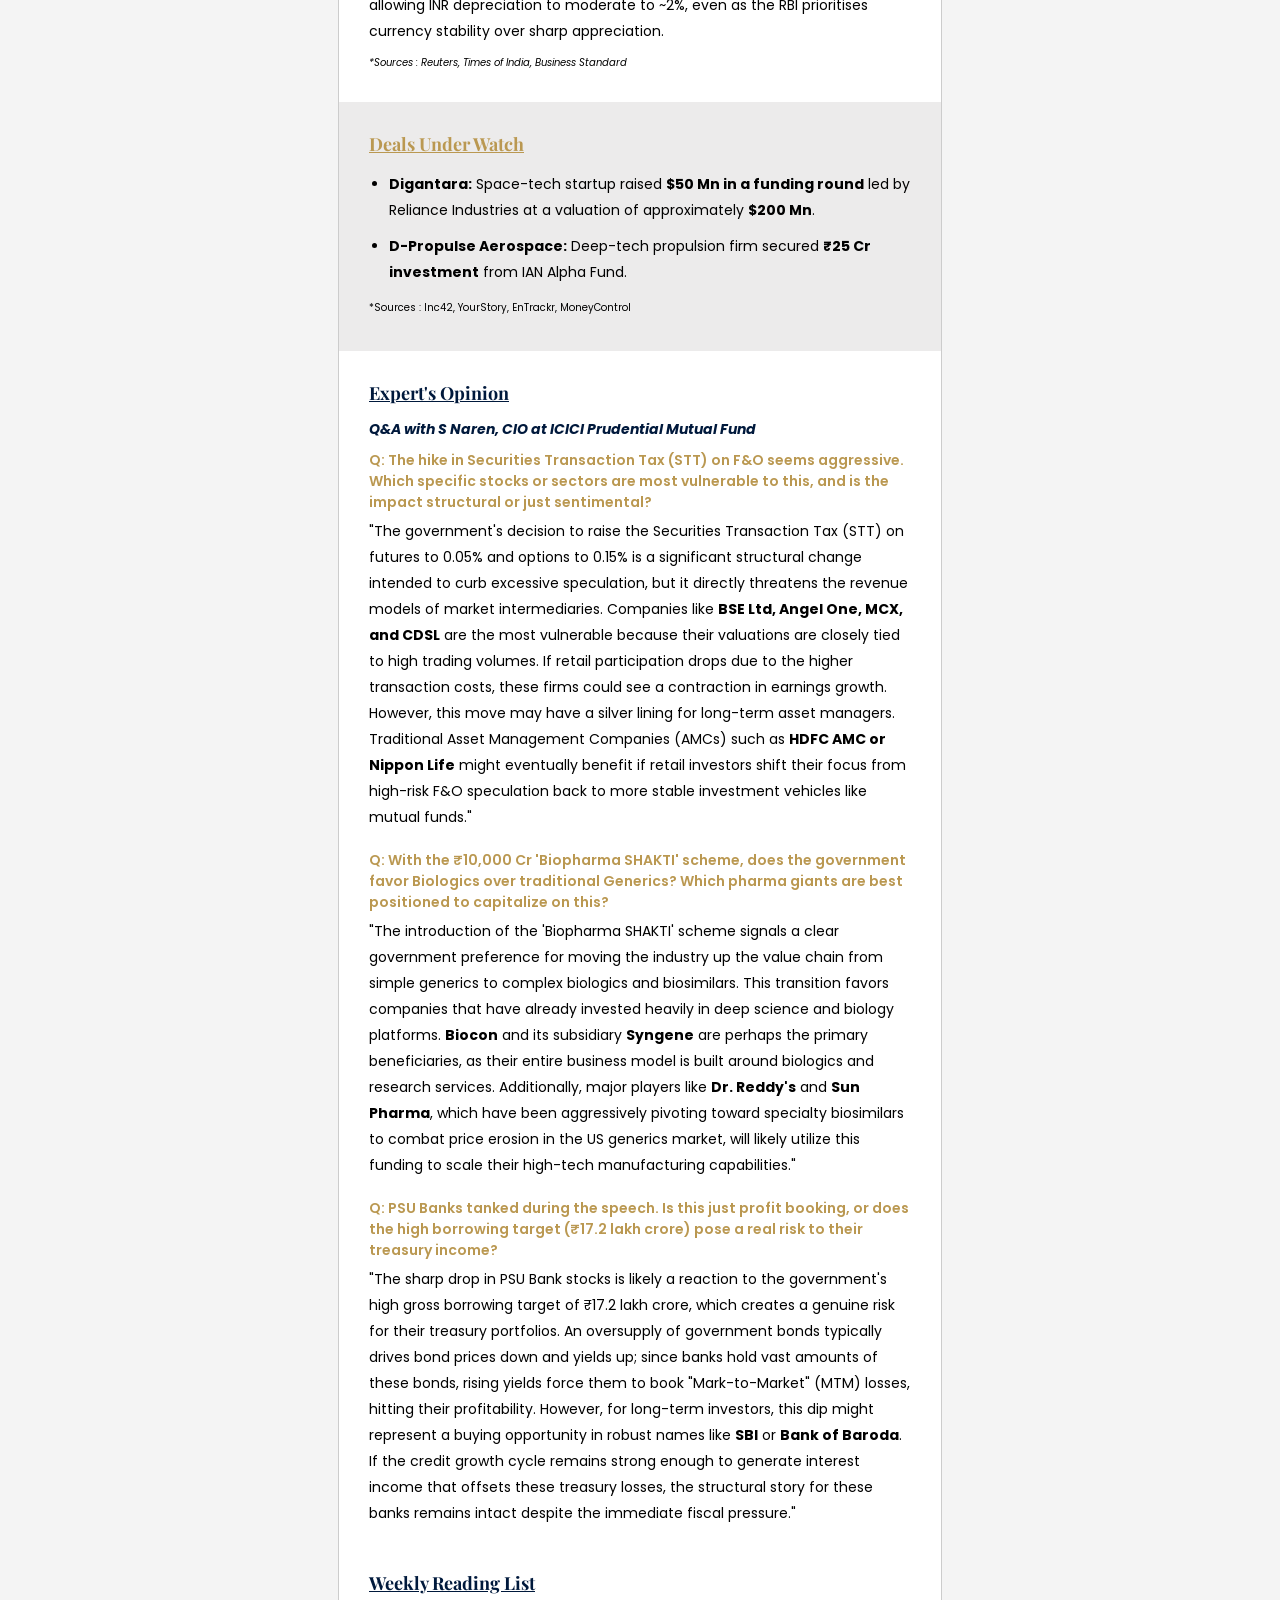
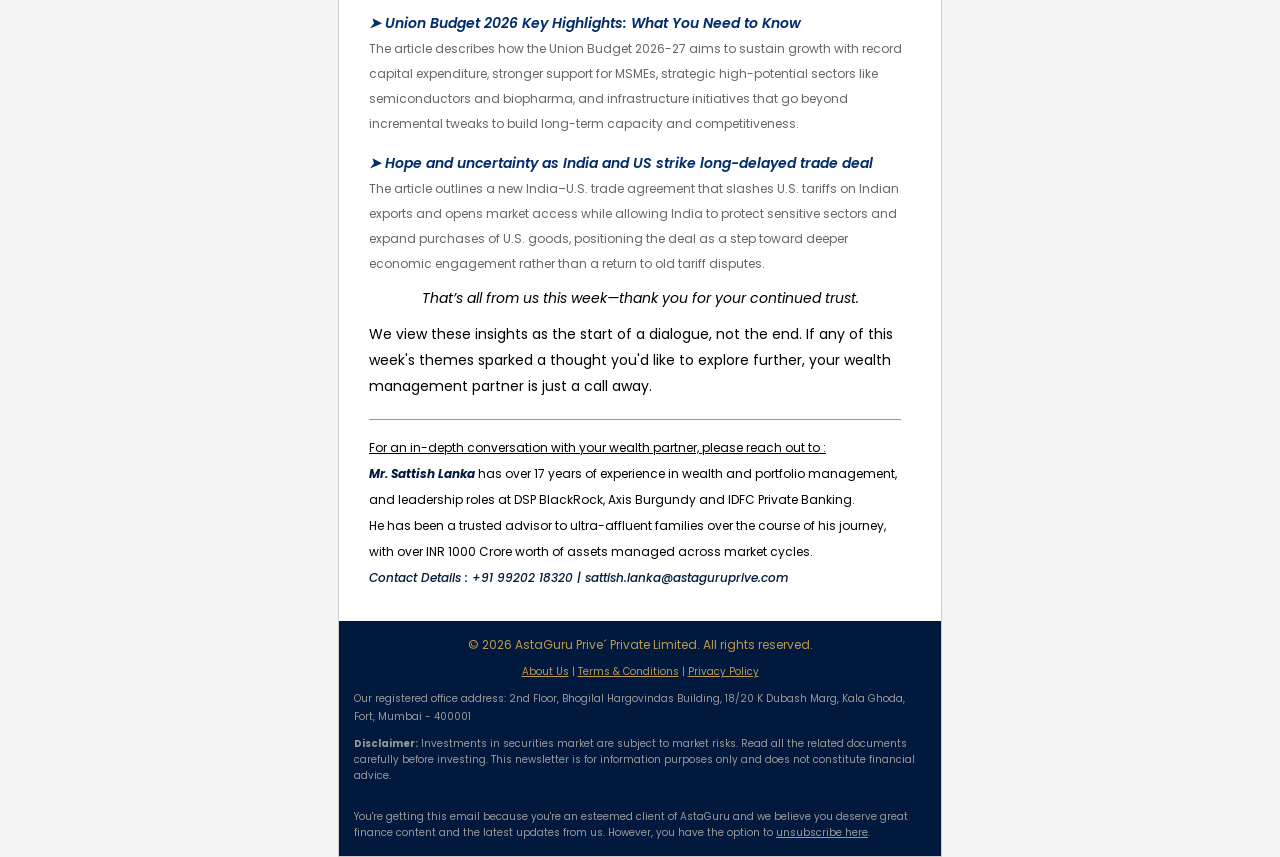
==== commit a0487ab2: "New Week Content" ====
--- a/email_newsletter.html
+++ b/email_newsletter.html
@@ -1,503 +1,907 @@
 <!DOCTYPE html>
-<html lang="en" xmlns="http://www.w3.org/1999/xhtml" xmlns:o="urn:schemas-microsoft-com:office:office" xmlns:v="urn:schemas-microsoft-com:vml">
+<html lang="en" xmlns="http://www.w3.org/1999/xhtml" xmlns:o="urn:schemas-microsoft-com:office:office"
+    xmlns:v="urn:schemas-microsoft-com:vml">
+
 <head>
     <meta charset="UTF-8">
     <meta name="viewport" content="width=device-width,initial-scale=1">
     <meta name="x-apple-disable-message-reformatting">
     <meta http-equiv="X-UA-Compatible" content="IE=edge">
-    <title>Market Wrap: The 2025 Finale</title>
+    <title>Market Wrap: Budget Aftershocks and the Battle for Stability</title>
     <meta name="color-scheme" content="light">
     <meta name="supported-color-schemes" content="light">
-    
+
     <link rel="preconnect" href="https://fonts.googleapis.com">
     <link rel="preconnect" href="https://fonts.gstatic.com" crossorigin="">
-    <link href="https://fonts.googleapis.com/css2?family=Playfair+Display:wght@400;700&family=Playfair+Display+SC:wght@600&family=Poppins:wght@300;400;500;600&display=swap" rel="stylesheet">
-
-    
-<style type="text/css">
-		:root{
-			color-scheme:light;
-			supported-color-schemes:light;
-		}
-		body,table,td,a{
-			-webkit-text-size-adjust:100%;
-			-ms-text-size-adjust:100%;
-		}
-		table,td{
-			mso-table-lspace:0pt;
-			mso-table-rspace:0pt;
-		}
-		img{
-			-ms-interpolation-mode:bicubic;
-		}
-		body{
-			margin:0;
-			padding:0;
-			background-color:#f4f4f4;
-			width:100% !important;
-			height:100% !important;
-		}
-		img{
-			border:0;
-			height:auto;
-			line-height:100%;
-			outline:none;
-			text-decoration:none;
-			display:block;
-		}
-		table{
-			border-collapse:collapse !important;
-		}
-		table,td,div,h1,p{
-			font-family:'Poppins', Arial, sans-serif;
-			color:#000000;
-		}
-		h1,h2,h3,h4{
-			font-family:'Playfair Display', Georgia, serif;
-			color:#00193C;
-		}
-		.mobile-hide{
-			display:block;
-		}
-	@media screen and (max-width: 600px){
-		.container{
-			width:100% !important;
-			max-width:100% !important;
-		}
-
-}	@media screen and (max-width: 600px){
-		.mobile-hide{
-			display:none !important;
-		}
-
-}	@media screen and (max-width: 600px){
-		.col-split{
-			display:block !important;
-			width:100% !important;
-			padding-right:0 !important;
-			padding-left:0 !important;
-			margin-bottom:20px;
-			text-align:center !important;
-		}
-
-}	@media screen and (max-width: 600px){
-		.col-split>div[style*=margin-right],.col-split > div[style*=margin-left]{
-			margin-left:auto !important;
-			margin-right:auto !important;
-		}
-
-}	@media screen and (max-width: 600px){
-		.img-responsive{
-			width:100% !important;
-			height:auto !important;
-		}
-
-}	@media screen and (max-width: 600px){
-		.table-scroll{
-			overflow-x:auto;
-			display:block;
-		}
-
-}	@media screen and (max-width: 600px){
-		.mobile-padding{
-			padding-left:15px !important;
-			padding-right:15px !important;
-		}
-
-}	@media (prefers-color-scheme: dark){
-		body{
-			background-color:#f4f4f4 !important;
-		}
-
-}	@media (prefers-color-scheme: dark){
-		table[role=presentation]{
-			background-color:#f4f4f4 !important;
-		}
-
-}	@media (prefers-color-scheme: dark){
-		.container{
-			background-color:#ffffff !important;
-		}
-
-}	@media (prefers-color-scheme: dark){
-		div[style*=background-color:#F9F9F9]{
-			background-color:#F9F9F9 !important;
-		}
-
-}	@media (prefers-color-scheme: dark){
-		td[style*=background-color:#00193C],tr[style*=background-color:#00193C]{
-			background-color:#00193C !important;
-		}
-
-}	@media (prefers-color-scheme: dark){
-		.sc-heading-font{
-			color:#00193C !important;
-		}
-
-}	@media (prefers-color-scheme: dark){
-		.heading-font{
-			color:#00193C !important;
-		}
-
-}	@media (prefers-color-scheme: dark){
-		p.body-font,li.body-font,span.body-font{
-			color:#000000 !important;
-		}
-
-}	@media (prefers-color-scheme: dark){
-		p[style*=color:#666666],span[style*=color:#666666],td[style*=color:#666666]{
-			color:#666666 !important;
-		}
-
-}	@media (prefers-color-scheme: dark){
-		p[style*=color:#000000],span[style*=color:#000000],td[style*=color:#000000],li,strong{
-			color:#000000 !important;
-		}
-
-}	@media (prefers-color-scheme: dark){
-		td[style*=color: #eeeeee]{
-			color:#eeeeee !important;
-		}
-
-}	@media (prefers-color-scheme: dark){
-		td[style*=color:#d9534f],span[style*=color: #d9534f]{
-			color:#d9534f !important;
-		}
-
-}	@media (prefers-color-scheme: dark){
-		td[style*=color:#5cb85c],span[style*=color: #5cb85c]{
-			color:#5cb85c !important;
-		}
-
-}	@media (prefers-color-scheme: dark){
-		p[style*=color:#00193C]{
-			color:#00193C !important;
-		}
-
-}	@media (prefers-color-scheme: dark){
-		a[style*=#002D6C]{
-			color:#002D6C !important;
-		}
-
-}	@media (prefers-color-scheme: dark){
-		p[style*=#BA9851],a[style*=#BA9851],span[style*=#BA9851]{
-			color:#BA9851 !important;
-		}
-
-}	@media (prefers-color-scheme: dark){
-		p[style*=#999999],a[style*=#999999]{
-			color:#999999 !important;
-		}
-
-}	@media (prefers-color-scheme: dark){
-		h3[style*=#000000]{
-			color:#000000 !important;
-		}
-
-}</style></head>
+    <link
+        href="https://fonts.googleapis.com/css2?family=Playfair+Display:wght@400;700&amp;family=Playfair+Display+SC:wght@600&amp;family=Poppins:wght@300;400;500;600&amp;display=swap"
+        rel="stylesheet">
+
+
+    <style type="text/css">
+        :root {
+            color-scheme: light;
+            supported-color-schemes: light;
+        }
+
+        body,
+        table,
+        td,
+        a {
+            -webkit-text-size-adjust: 100%;
+            -ms-text-size-adjust: 100%;
+        }
+
+        table,
+        td {
+            mso-table-lspace: 0pt;
+            mso-table-rspace: 0pt;
+        }
+
+        img {
+            -ms-interpolation-mode: bicubic;
+        }
+
+        body {
+            margin: 0;
+            padding: 0;
+            background-color: #ffffff;
+            width: 100% !important;
+            height: 100% !important;
+        }
+
+        img {
+            border: 0;
+            height: auto;
+            line-height: 100%;
+            outline: none;
+            text-decoration: none;
+            display: block;
+        }
+
+        table {
+            border-collapse: collapse !important;
+        }
+
+        table,
+        td,
+        div,
+        h1,
+        p {
+            font-family: 'Poppins', Arial, sans-serif;
+            color: #000000;
+        }
+
+        h1,
+        h2,
+        h3,
+        h4 {
+            font-family: 'Playfair Display', Georgia, serif;
+            color: #00193C;
+        }
+
+        .mobile-hide {
+            display: block;
+        }
+
+        @media screen and (max-width: 600px) {
+            .container {
+                width: 100% !important;
+                max-width: 100% !important;
+            }
+
+        }
+
+        @media screen and (max-width: 600px) {
+            .mobile-hide {
+                display: none !important;
+            }
+
+        }
+
+        @media screen and (max-width: 600px) {
+            .col-split {
+                display: block !important;
+                width: 100% !important;
+                padding-right: 0 !important;
+                padding-left: 0 !important;
+                margin-bottom: 20px;
+                text-align: center !important;
+            }
+
+        }
+
+        @media screen and (max-width: 600px) {
+
+            .col-split>div[style*=margin-right],
+            .col-split>div[style*=margin-left] {
+                margin-left: auto !important;
+                margin-right: auto !important;
+            }
+
+        }
+
+        @media screen and (max-width: 600px) {
+            .img-responsive {
+                width: 100% !important;
+                height: auto !important;
+            }
+
+        }
+
+        @media screen and (max-width: 600px) {
+            .table-scroll {
+                overflow-x: auto;
+                display: block;
+            }
+
+        }
+
+        @media screen and (max-width: 600px) {
+            .mobile-padding {
+                padding-left: 15px !important;
+                padding-right: 15px !important;
+            }
+
+        }
+
+        @media (prefers-color-scheme: dark) {
+            body {
+                background-color: #ffffff !important;
+            }
+
+        }
+
+        @media (prefers-color-scheme: dark) {
+            table[role=presentation] {
+                background-color: #f4f4f4 !important;
+            }
+
+        }
+
+        @media (prefers-color-scheme: dark) {
+            .container {
+                background-color: #ffffff !important;
+            }
+
+        }
+
+        @media (prefers-color-scheme: dark) {
+            div[style*=background-color:#F9F9F9] {
+                background-color: #F9F9F9 !important;
+            }
+
+        }
+
+        @media (prefers-color-scheme: dark) {
+
+            td[style*=background-color:#00193C],
+            tr[style*=background-color:#00193C] {
+                background-color: #00193C !important;
+            }
+
+        }
+
+        @media (prefers-color-scheme: dark) {
+            .sc-heading-font {
+                color: #00193C !important;
+            }
+
+        }
+
+        @media (prefers-color-scheme: dark) {
+            .heading-font {
+                color: #00193C !important;
+            }
+
+        }
+
+        @media (prefers-color-scheme: dark) {
+
+            p.body-font,
+            li.body-font,
+            span.body-font {
+                color: #000000 !important;
+            }
+
+        }
+
+        @media (prefers-color-scheme: dark) {
+
+            p[style*=color:#666666],
+            span[style*=color:#666666],
+            td[style*=color:#666666] {
+                color: #666666 !important;
+            }
+
+        }
+
+        @media (prefers-color-scheme: dark) {
+
+            p[style*=color:#000000],
+            span[style*=color:#000000],
+            td[style*=color:#000000],
+            li,
+            strong {
+                color: #000000 !important;
+            }
+
+        }
+
+        @media (prefers-color-scheme: dark) {
+            td[style*=color: #eeeeee] {
+                color: #eeeeee !important;
+            }
+
+        }
+
+        @media (prefers-color-scheme: dark) {
+
+            td[style*=color:#d9534f],
+            span[style*=color: #d9534f] {
+                color: #d9534f !important;
+            }
+
+        }
+
+        @media (prefers-color-scheme: dark) {
+
+            td[style*=color:#5cb85c],
+            span[style*=color: #5cb85c] {
+                color: #5cb85c !important;
+            }
+
+        }
+
+        @media (prefers-color-scheme: dark) {
+            p[style*=color:#00193C] {
+                color: #00193C !important;
+            }
+
+        }
+
+        @media (prefers-color-scheme: dark) {
+            a[style*=#002D6C] {
+                color: #002D6C !important;
+            }
+
+        }
+
+        @media (prefers-color-scheme: dark) {
+
+            p[style*=#BA9851],
+            a[style*=#BA9851],
+            span[style*=#BA9851] {
+                color: #BA9851 !important;
+            }
+
+        }
+
+        @media (prefers-color-scheme: dark) {
+
+            p[style*=#999999],
+            a[style*=#999999] {
+                color: #999999 !important;
+            }
+
+        }
+
+        @media (prefers-color-scheme: dark) {
+            h3[style*=#000000] {
+                color: #000000 !important;
+            }
+
+        }
+    </style>
+</head>
+
 <body style="margin:0;padding:0;background-color:#f4f4f4;">
-    <div style="display:none;font-size:1px;color:#f4f4f4;line-height:1px;max-height:0px;max-width:0px;opacity:0;overflow:hidden;">
+    <div
+        style="display:none;font-size:1px;color:#f4f4f4;line-height:1px;max-height:0px;max-width:0px;opacity:0;overflow:hidden;">
         Why where you invest matters more than predicting the market’s next move.
-        &zwnj;&nbsp;&zwnj;&nbsp;&zwnj;&nbsp;&zwnj;&nbsp;&zwnj;&nbsp;&zwnj;&nbsp;&zwnj;&nbsp;&zwnj;&nbsp;&zwnj;&nbsp;&zwnj;&nbsp;&zwnj;&nbsp;&zwnj;&nbsp;&zwnj;&nbsp;&zwnj;&nbsp;&zwnj;&nbsp;&zwnj;&nbsp;
+        ‌&nbsp;
     </div>
 
-    <table role="presentation" width="100%" border="0" cellspacing="0" cellpadding="0" style="background-color:#f4f4f4;">
-        <td align="center" style="padding:0;">
-            <table role="presentation" class="container" width="600" border="0" cellspacing="0" cellpadding="0" style="width:600px;background-color:#ffffff;border:1px solid #cccccc;">
-                <tr>
-                    <td align="center">
-                            <p style="font-size: 8px; text-align: left;padding-left: 20px; font-style: italic;"><a href="*|ARCHIVE|*" target="_blank" style="color: #00193C;">Having trouble in viewing this email? View email in your browser</a></p>
-                    </td>
-                </tr>
-                <tr>
-                    <td align="center" style="padding:10px 0 10px 0;background-color:#00193C;">
-                        <img src="*|BRAND:LOGO|*" alt="AstaGuru PRIVÉ" width="50" style="width:100px;height: auto;;display:block;border:0;">
-                    </td>
-                </tr>
-
-                <tr>
-                    <td align="center" class="mobile-padding" style="padding:30px 30px 0px 30px;">
-                        <p class="sc-heading-font" style="font-family:'Playfair Display SC', Georgia, serif;font-size:20px;font-weight:600;color:#00193C;margin:0;letter-spacing:1px;text-transform:uppercase;">Weekly Market Insights</p>
-                        <p class="body-font" style="font-family:'Poppins', Arial, sans-serif;font-size:14px;color:#666666;margin-top:10px;">12th Jan 2026 - 16th Jan 2026</p>
-                    </td>
-                </tr>
-
-                <tr>
-                    <td class="mobile-padding" style="padding:0px 30px 20px 30px;">
-                        <h1 class="heading-font" style="font-family:'Playfair Display', Georgia, serif;font-size:24px;margin:0 0 30px 0;color:#00193C;text-align:center;text-decoration: underline;">Rangebound Markets Ahead of Earnings</h1>
-                        <p class="body-font" style="font-family:'Poppins', Arial, sans-serif;font-size:14px;line-height:26px;color:#000000;margin:0;text-align:left;">
-                            Dear *|FNAME|* *|LNAME|*,<br>                             
-                            Indian markets spent the week consolidating near peak levels as investors digested mixed global signals, shifting flows, and awaited fresh catalysts. Large caps held their ground, while risk appetite remained selective across segments.<br><br>
-                            Beyond the near-term noise, the broader picture remains constructive. India’s macro outlook has strengthened, earnings expectations remain resilient, and household participation in capital markets continues to lag far behind global peers — highlighting a powerful, long-term opportunity rather than a mature market.<br><br>
-                            This week’s newsletter explores how consolidation at the index level coexists with structural growth at the market level, and what that implies for disciplined investors.
-                        </p>
-                    </td>
-                </tr>
-
-                <tr>
-                    <td class="mobile-padding" style="padding:0 30px 30px 30px;">
-                        <h2 class="heading-font" style="font-family:'Playfair Display', Georgia, serif;font-size:18px;color:#00193C;margin:0 0 15px 0;text-align:left;text-decoration: underline;">Chart of the Week: Global Markets Outpace US Markets</h2>
-                        
-                        <table role="presentation" width="100%" border="0" cellspacing="0" cellpadding="0">
+    <table role="presentation" width="100%" border="0" cellspacing="0" cellpadding="0"
+        style="background-color:#f4f4f4;">
+        <tbody>
+            <tr>
+                <td align="center" style="padding:0;">
+                    <table role="presentation" class="container" width="600" border="0" cellspacing="0" cellpadding="0"
+                        style="width:600px;background-color:#ffffff;border:1px solid #cccccc;">
+                        <tbody>
                             <tr>
                                 <td align="center">
-                                    <img src="https://astaguruprive-s3.s3.ap-south-1.amazonaws.com/Chart+of+the+week_16_01_2026.png" alt="Global Markets Outpace US Markets" width="540" class="img-responsive" style="width:540px;height:auto;display:block;border:1px solid #eeeeee;">
+                                    <p style="font-size: 8px; text-align: left;padding-left: 20px; font-style: italic;">
+                                        <a href="*|ARCHIVE|*" target="_blank" style="color: #00193C;">Having trouble in
+                                            viewing this email? View email in your browser</a>
+                                    </p>
                                 </td>
                             </tr>
-                        </table>
-
-                        <div style="background-color:#ecebeb;padding:15px;margin-top:15px;border-left:4px solid #BA9851;">
-                            <p class="body-font" style="font-family:'Poppins', Arial, sans-serif;font-size:14px;line-height:24px;color:#000000;margin:0;text-align:left;">
-                                <strong>Insight:</strong>According to S&P Global, global stock market capitalization increased by <b>20.5%</b> between December 2024 and December 2025, with several emerging markets and European countries posting standout gains. South Korea (77.8%), Spain (64.5%), and South Africa (50.5%) led global performance.<br><br>
-                                The standout theme is <b>non-U.S leadership</b>. With global ex-U.S markets significantly outperforming the U.S, the data suggests a rotation toward <b>international and emerging markets</b>, likely driven by valuation catch-up, regional growth catalysts, and diversification away from U.S.-centric exposure.<br>
-                                <b><i>The centre of equity momentum shifted outward from the U.S in 2025, rewarding investors with broader geographic allocation.</i></b>
-                            </p>
-                        </div>
-                    </td>
-                </tr>
-
-                <tr>
-                    <td class="mobile-padding" style="padding:0 30px 30px 30px;">
-                            <table role="presentation" width="100%" border="0" cellspacing="0" cellpadding="0" style="margin-bottom:25px;">
-                            <tr><td style="border-bottom:1px solid #BA9851;font-size:0;line-height:0;">&nbsp;</td></tr>
-                        </table>
-
-                        <h2 class="heading-font" style="font-family:'Playfair Display', Georgia, serif;font-size:18px;color:#00193C;margin:0 0 15px 0;text-align:left; text-decoration: underline;">Market Watch </h2>
-                        <div class="table-scroll">
-                            <table role="presentation" width="100%" border="0" cellspacing="0" cellpadding="0" style="border:1px solid #ecebeb;">
-                                <tr style="background-color:#00193C;color:#ffffff;">
-                                    <td class="body-font" style="font-family:'Poppins', Arial, sans-serif;padding:10px;font-size:13px;font-weight:600;color: #eeeeee;">Index</td>
-                                    <td class="body-font" style="font-family:'Poppins', Arial, sans-serif;padding:10px;font-size:13px;font-weight:600;color: #eeeeee;text-align:center;">LTP</td>
-                                    <td class="body-font" style="font-family:'Poppins', Arial, sans-serif;padding:10px;font-size:13px;font-weight:600;color: #eeeeee;text-align:center;">1W %</td>
-                                    <td class="body-font" style="font-family:'Poppins', Arial, sans-serif;padding:10px;font-size:13px;font-weight:600;color: #eeeeee;text-align:center;">1M %</td>
-                                    <td class="body-font" style="font-family:'Poppins', Arial, sans-serif;padding:10px;font-size:13px;font-weight:600;color: #eeeeee;text-align:center;">Trend</td>
-                                </tr>
-                                <tr>
-                                    <td class="body-font" style="font-family:'Poppins', Arial, sans-serif;padding:10px;border-bottom:1px solid #eeeeee;color:#000000;font-weight:500;font-size: 12px">NIFTY 50</td>
-                                    <td class="body-font" style="font-family:'Poppins', Arial, sans-serif;padding:10px;border-bottom:1px solid #eeeeee;text-align:center;color:#000000;font-size: 12px;">25,682.4</td>
-                                    <td class="body-font" style="font-family:'Poppins', Arial, sans-serif;padding:10px;border-bottom:1px solid #eeeeee;text-align:center;color:#d9534f;font-size: 12px">-0.00%</td>
-                                    <td class="body-font" style="font-family:'Poppins', Arial, sans-serif;padding:10px;border-bottom:1px solid #eeeeee;text-align:center;color:#d9534f;font-size: 12px">-0.50%</td>
-                                    <td class="body-font" style="font-family:'Poppins', Arial, sans-serif;padding:10px;border-bottom:1px solid #eeeeee;text-align:center;color:#d9534f;font-size: 10px">&#9660; Flat</td>
-                                </tr>
-                                <tr>
-                                    <td class="body-font" style="font-family:'Poppins', Arial, sans-serif;padding:10px;border-bottom:1px solid #eeeeee;color:#000000;font-weight:500;font-size: 12px">SENSEX</td>
-                                    <td class="body-font" style="font-family:'Poppins', Arial, sans-serif;padding:10px;border-bottom:1px solid #eeeeee;text-align:center;color:#000000;font-size: 12px">83,570.35</td>
-                                    <td class="body-font" style="font-family:'Poppins', Arial, sans-serif;padding:10px;border-bottom:1px solid #eeeeee;text-align:center;color:#d9534f;font-size: 12px">-0.00%</td>
-                                    <td class="body-font" style="font-family:'Poppins', Arial, sans-serif;padding:10px;border-bottom:1px solid #eeeeee;text-align:center;color:#d9534f;font-size: 12px">-1.20%</td>
-                                    <td class="body-font" style="font-family:'Poppins', Arial, sans-serif;padding:10px;border-bottom:1px solid #eeeeee;text-align:center;color:#d9534f;font-size: 10px">&#9660; Flat</td>
-                                </tr>
-                                <tr>
-                                    <td class="body-font" style="font-family:'Poppins', Arial, sans-serif;padding:10px;border-bottom:1px solid #eeeeee;color:#000000;font-weight:500;font-size: 12px">S&P 500</td>
-                                    <td class="body-font" style="font-family:'Poppins', Arial, sans-serif;padding:10px;border-bottom:1px solid #eeeeee;text-align:center;color:#000000;font-size: 12px">6,940.01</td>
-                                    <td class="body-font" style="font-family:'Poppins', Arial, sans-serif;padding:10px;border-bottom:1px solid #eeeeee;text-align:center;color:#d9534f;font-size: 12px">-0.4%</td>
-                                    <td class="body-font" style="font-family:'Poppins', Arial, sans-serif;padding:10px;border-bottom:1px solid #eeeeee;text-align:center;color:#5cb85c;font-size: 12px">+3.30%</td>
-                                    <td class="body-font" style="font-family:'Poppins', Arial, sans-serif;padding:10px;border-bottom:1px solid #eeeeee;text-align:center;color:#d9534f;font-size: 10px">&#9660; Flat</td>
-                                </tr>
-                                <tr>
-                                    <td class="body-font" style="font-family:'Poppins', Arial, sans-serif;padding:10px;border-bottom:1px solid #eeeeee;color:#000000;font-weight:500;font-size: 12px">NASDAQ</td>
-                                    <td class="body-font" style="font-family:'Poppins', Arial, sans-serif;padding:10px;border-bottom:1px solid #eeeeee;text-align:center;color:#000000;font-size: 12px">23,515.387</td>
-                                    <td class="body-font" style="font-family:'Poppins', Arial, sans-serif;padding:10px;border-bottom:1px solid #eeeeee;text-align:center;color:#d9534f;font-size: 12px">-0.70%</td>
-                                    <td class="body-font" style="font-family:'Poppins', Arial, sans-serif;padding:10px;border-bottom:1px solid #eeeeee;text-align:center;color:#5cb85c;font-size: 12px">+3.60%</td>
-                                    <td class="body-font" style="font-family:'Poppins', Arial, sans-serif;padding:10px;border-bottom:1px solid #eeeeee;text-align:center;color:#d9534f;font-size: 10px">&#9660; Flat</td>
-                                </tr>
-                            </table>
-                            <p class="body-font" style="font-family:'Poppins', Arial, sans-serif;font-size:10px;line-height:26px;color:#000000;margin:0;text-align:left;margin-top: 5px;font-style: italic;">
-                                (As of week 12th Jan 2026 - 16th Jan 2026)
-                            </p>
-                            <p class="body-font" style="font-family:'Poppins', Arial, sans-serif;font-size:10px;line-height:26px;color:#000000;margin:0 0 0 0;text-align:left;font-style: italic;">
-                                *Sources : Reuters, Moneycontrol, ETMoney
-                            </p>
-                        </div>
-                    </td>
-                </tr>
-
-                <tr>
-                    <td class="mobile-padding" style="padding:0 30px 30px 30px;">
-                        <h2 class="heading-font" style="font-family:'Playfair Display', Georgia, serif;font-size:18px;color:#00193C;margin:0 0 10px 0;text-align:left;text-decoration: underline;">Broad Market View</h2>
-                        <p class="body-font" style="font-family:'Poppins', Arial, sans-serif;font-size:14px;line-height:26px;color:#000000;margin:0;text-align:left;">
-                            Indian equity benchmarks stayed <b>range-bound through this week</b>, with the <b>Nifty 50 broadly oscillating around the ~INR 25,600-25,900 band</b> as traders looked for fresh triggers amid mixed global cues and the kick-off of Q3 earnings.<br><br><b>FII flows remained net negative</b> (and DIIs net positive) throughout the week.
-                            <br>
-                            <b>Market Tone:</b> Cautiously Optimistic to Rangebound
-                            <br>
-                            <b>Key Theme:</b> <b>DIIs (Domestic Investors)</b> are supporting the market at lower levels, absorbing heavy selling from <b>FIIs (Foreign Investors).</b>
-                            <br>
-                            <b>Top Triggers: </b>Q3 Earnings Season (IT majors & key heavyweights), US Inflation / macro data, and geopolitical tensions
-                        </p>
-                    </td>
-                </tr>
-
-                <tr>
-                    <td class="mobile-padding" style="padding:0 30px 30px 30px;">
-                        <table role="presentation" width="100%" border="0" cellspacing="0" cellpadding="0" style="margin-bottom:25px;">
-                            <tr><td style="border-bottom:1px solid #BA9851;font-size:0;line-height:0;">&nbsp;</td></tr>
-                        </table>
-
-                        <h2 class="heading-font" style="font-family:'Playfair Display', Georgia, serif;font-size:18px;color:#00193C;margin:0 0 15px 0;text-align:left;text-decoration: underline;">Commodity Corner</h2>
-                        
-                        <table role="presentation" width="100%" border="0" cellspacing="0" cellpadding="0" style="margin-bottom:10px;">
+                            <tr>
+                                <td align="center" style="padding:10px 0 10px 0;background-color:#00193C;">
+                                    <img src="*|BRAND:LOGO|*" alt="AstaGuru PRIVÉ" width="50"
+                                        style="width:100px;height: auto;;display:block;border:0;">
+                                </td>
+                            </tr>
+
+                            <tr>
+                                <td align="center" class="mobile-padding" style="padding:30px 30px 0px 30px;">
+                                    <p class="sc-heading-font"
+                                        style="font-family:'Playfair Display SC', Georgia, serif;font-size:20px;font-weight:600;color:#00193C;margin:0;letter-spacing:1px;text-transform:uppercase;">
+                                        Weekly Market Insights</p>
+                                    <p class="body-font"
+                                        style="font-family:'Poppins', Arial, sans-serif;font-size:14px;color:#666666;margin-top:10px;">
+                                        26th Jan 2026 - 2nd Feb 2026</p>
+                                </td>
+                            </tr>
+
+                            <tr>
+                                <td class="mobile-padding" style="padding:0px 30px 20px 30px;">
+                                    <h1 class="heading-font"
+                                        style="font-family:'Playfair Display', Georgia, serif;font-size:24px;margin:0 0 30px 0;color:#00193C;text-align:center;text-decoration: underline;">
+                                        Budget Aftershocks and the Battle for Stability</h1>
+                                    <p class="body-font"
+                                        style="font-family:'Poppins', Arial, sans-serif;font-size:14px;line-height:26px;color:#000000;margin:0;text-align:left;">
+                                        Dear *|FNAME|* *|LNAME|*,<br><br>Indian markets navigated a volatile week as
+                                        investors balanced global policy divergence, Union Budget expectations, and
+                                        shifting currency dynamics. While benchmark indices moved within a narrow range,
+                                        heightened intraday swings reflected sensitivity to fiscal signals, tax changes,
+                                        and evolving trade narratives.<br><br>
+                                        Beyond the near-term volatility, the broader framework remains nuanced rather
+                                        than fragile. Global monetary paths are increasingly divergent, fiscal dominance
+                                        risks are rising in developed markets, and India’s policy mix continues to lean
+                                        toward medium-term growth through capex support and external trade engagement.
+                                        Earnings remain stock-specific, reinforcing the importance of selectivity over
+                                        broad market positioning.<br><br>
+                                        This week’s newsletter explores how inflation trends, monetary and fiscal policy
+                                        choices, and INR dynamics intersect with portfolio construction — and what these
+                                        crosscurrents mean for investors focused on managing risk while staying aligned
+                                        with India’s longer-term structural growth trajectory.</p>
+                                </td>
+                            </tr>
+
+                            <tr>
+                                <td class="mobile-padding" style="padding:0 30px 30px 30px;">
+                                    <h2 class="heading-font"
+                                        style="font-family:'Playfair Display', Georgia, serif;font-size:18px;color:#00193C;margin:0 0 15px 0;text-align:left;text-decoration: underline;">
+                                        Chart of the Week: Inflation &amp; Monetary Policy Watch</h2>
+
+                                    <table role="presentation" width="100%" border="0" cellspacing="0" cellpadding="0">
+                                        <tbody>
+                                            <tr>
+                                                <td align="center">
+                                                    <img src="https://astaguruprive-s3.s3.ap-south-1.amazonaws.com/Chart+of+the+Week/Chart+of+the+Week_02-02-2026.png"
+                                                        alt="Global Trade Agreements" width="540" class="img-responsive"
+                                                        style="width:540px;height:auto;display:block;border:1px solid #eeeeee;">
+                                                </td>
+                                            </tr>
+                                        </tbody>
+                                    </table>
+
+                                    <div
+                                        style="background-color:#ecebeb;padding:15px;margin-top:15px;border-left:4px solid #BA9851;">
+                                        <p class="body-font"
+                                            style="font-family:'Poppins', Arial, sans-serif;font-size:14px;line-height:24px;color:#000000;margin:0;text-align:left;">
+                                            Policy divergence is set to widen in 2026. <b>The Federal Reserve is moving
+                                                cautiously</b> toward easing amid slowing inflation but <b>rising fiscal
+                                                pressures</b>. <b>Europe</b> faces tighter fiscal constraints and slower
+                                            growth, <b>limiting policy flexibility</b>. <b>Japan</b> is gradually
+                                            exiting ultra-loose monetary policy, while several emerging markets are
+                                            already ahead in the easing cycle.<br>At the same time, <b>fiscal dominance
+                                                risks</b>—particularly in developed markets—are becoming <b>more
+                                                prominent</b>. <b>High debt levels</b> and <b>rising interest
+                                                burdens</b> increase the sensitivity of markets to policy credibility
+                                            and inflation expectations.<br><br><b>Insight:</b> With global policy paths
+                                            diverging and fiscal dominance rising, continuous monitoring of both
+                                            monetary and fiscal policy is now critical to effective asset allocation and
+                                            portfolio risk management<br></p>
+                                    </div>
+                                </td>
+                            </tr>
+
+                            <tr>
+                                <td class="mobile-padding" style="padding:0 30px 30px 30px;">
+                                    <table role="presentation" width="100%" border="0" cellspacing="0" cellpadding="0"
+                                        style="margin-bottom:25px;">
+                                        <tbody>
+                                            <tr>
+                                                <td style="border-bottom:1px solid #BA9851;font-size:0;line-height:0;">
+                                                    &nbsp;</td>
+                                            </tr>
+                                        </tbody>
+                                    </table>
+                                    <h2 class="heading-font"
+                                        style="font-family:'Playfair Display', Georgia, serif;font-size:18px;color:#00193C;margin:0 0 15px 0;text-align:left; text-decoration: underline;">
+                                        Market Watch </h2>
+                                    <div class="table-scroll">
+                                        <table role="presentation" width="100%" border="0" cellspacing="0"
+                                            cellpadding="0" style="border:1px solid #ecebeb;">
+                                            <tr style="background-color:#00193C;color:#ffffff;">
+                                                <td class="body-font"
+                                                    style="font-family:'Poppins', Arial, sans-serif;padding:10px;font-size:13px;font-weight:600;color: #eeeeee;">
+                                                    Index</td>
+                                                <td class="body-font"
+                                                    style="font-family:'Poppins', Arial, sans-serif;padding:10px;font-size:13px;font-weight:600;color: #eeeeee;text-align:center;">
+                                                    LTP</td>
+                                                <td class="body-font"
+                                                    style="font-family:'Poppins', Arial, sans-serif;padding:10px;font-size:13px;font-weight:600;color: #eeeeee;text-align:center;">
+                                                    1W %</td>
+                                                <td class="body-font"
+                                                    style="font-family:'Poppins', Arial, sans-serif;padding:10px;font-size:13px;font-weight:600;color: #eeeeee;text-align:center;">
+                                                    1M %</td>
+                                                <td class="body-font"
+                                                    style="font-family:'Poppins', Arial, sans-serif;padding:10px;font-size:13px;font-weight:600;color: #eeeeee;text-align:center;">
+                                                    Trend</td>
+                                            </tr>
+                                            <tr>
+                                                <td style="font-family:'Poppins', Arial, sans-serif;padding:10px;border-bottom:1px solid #eeeeee;color:#000000;font-weight:500;font-size: 12px"
+                                                    class="body-font">NIFTY 50</td>
+                                                <td style="font-family:'Poppins', Arial, sans-serif;padding:10px;border-bottom:1px solid #eeeeee;text-align:center;color:#000000;font-size: 12px;"
+                                                    class="body-font">25,088.4</td>
+                                                <td style="font-family:'Poppins', Arial, sans-serif;padding:10px;border-bottom:1px solid #eeeeee;text-align:center;color:#5cb85c;font-size: 12px"
+                                                    class="body-font">+0.16%</td>
+                                                <td style="font-family:'Poppins', Arial, sans-serif;padding:10px;border-bottom:1px solid #eeeeee;text-align:center;color:#d9534f;font-size: 12px"
+                                                    class="body-font">-4.71%</td>
+                                                <td style="font-family:'Poppins', Arial, sans-serif;padding:10px;border-bottom:1px solid #eeeeee;text-align:center;color:#d9534f;font-size: 10px"
+                                                    class="body-font">▼ Bearish</td>
+                                            </tr>
+                                            <tr>
+                                                <td style="font-family:'Poppins', Arial, sans-serif;padding:10px;border-bottom:1px solid #eeeeee;color:#000000;font-weight:500;font-size: 12px"
+                                                    class="body-font">SENSEX</td>
+                                                <td style="font-family:'Poppins', Arial, sans-serif;padding:10px;border-bottom:1px solid #eeeeee;text-align:center;color:#000000;font-size: 12px"
+                                                    class="body-font">81666.46</td>
+                                                <td style="font-family:'Poppins', Arial, sans-serif;padding:10px;border-bottom:1px solid #eeeeee;text-align:center;color:#5cb85c;font-size: 12px"
+                                                    class="body-font">+0.16%</td>
+                                                <td style="font-family:'Poppins', Arial, sans-serif;padding:10px;border-bottom:1px solid #eeeeee;text-align:center;color:#d9534f;font-size: 12px"
+                                                    class="body-font">-4.78%</td>
+                                                <td style="font-family:'Poppins', Arial, sans-serif;padding:10px;border-bottom:1px solid #eeeeee;text-align:center;color:#d9534f;font-size: 10px"
+                                                    class="body-font">▼ Bearish</td>
+                                            </tr>
+                                            <tr>
+                                                <td style="font-family:'Poppins', Arial, sans-serif;padding:10px;border-bottom:1px solid #eeeeee;color:#000000;font-weight:500;font-size: 12px"
+                                                    class="body-font">S&amp;P 500</td>
+                                                <td style="font-family:'Poppins', Arial, sans-serif;padding:10px;border-bottom:1px solid #eeeeee;text-align:center;color:#000000;font-size: 12px"
+                                                    class="body-font">6976.44</td>
+                                                <td style="font-family:'Poppins', Arial, sans-serif;padding:10px;border-bottom:1px solid #eeeeee;text-align:center;color:#5cb85c;font-size: 12px"
+                                                    class="body-font">+0.38%</td>
+                                                <td style="font-family:'Poppins', Arial, sans-serif;padding:10px;border-bottom:1px solid #eeeeee;text-align:center;color:#5cb85c;font-size: 12px"
+                                                    class="body-font">+1.08%</td>
+                                                <td style="font-family:'Poppins', Arial, sans-serif;padding:10px;border-bottom:1px solid #eeeeee;text-align:center;color:#5cb85c;font-size: 10px"
+                                                    class="body-font">▲ Bullish</td>
+                                            </tr>
+                                            <tr>
+                                                <td style="font-family:'Poppins', Arial, sans-serif;padding:10px;border-bottom:1px solid #eeeeee;color:#000000;font-weight:500;font-size: 12px"
+                                                    class="body-font">NASDAQ</td>
+                                                <td style="font-family:'Poppins', Arial, sans-serif;padding:10px;border-bottom:1px solid #eeeeee;text-align:center;color:#000000;font-size: 12px"
+                                                    class="body-font">23592.11</td>
+                                                <td style="font-family:'Poppins', Arial, sans-serif;padding:10px;border-bottom:1px solid #eeeeee;text-align:center;color:#d9534f;font-size: 12px"
+                                                    class="body-font">-0.04%</td>
+                                                <td style="font-family:'Poppins', Arial, sans-serif;padding:10px;border-bottom:1px solid #eeeeee;text-align:center;color:#5cb85c;font-size: 12px"
+                                                    class="body-font">+0.84%</td>
+                                                <td style="font-family:'Poppins', Arial, sans-serif;padding:10px;border-bottom:1px solid #eeeeee;text-align:center;color:#5cb85c;font-size: 10px"
+                                                    class="body-font">▲ Bullish</td>
+                                            </tr>
+                        </tbody>
+                    </table>
+                    <p class="body-font"
+                        style="font-family:'Poppins', Arial, sans-serif;font-size:10px;line-height:26px;color:#000000;margin:0;text-align:left;margin-top: 5px;font-style: italic;">
+                        (As of date 02nd Feb 2026) </p>
+                    <p class="body-font"
+                        style="font-family:'Poppins', Arial, sans-serif;font-size:10px;line-height:26px;color:#000000;margin:0 0 0 0;text-align:left;font-style: italic;">
+                        *Sources : Reuters, MoneyControl, ETMoney </p>
+                    </div>
+                </td>
+            </tr>
+
+            <tr>
+                <td class="mobile-padding" style="padding:0 30px 30px 30px;">
+                    <h2 class="heading-font"
+                        style="font-family:'Playfair Display', Georgia, serif;font-size:18px;color:#00193C;margin:0 0 10px 0;text-align:left;text-decoration: underline;">
+                        Broad Market View</h2>
+                    <p class="body-font"
+                        style="font-family:'Poppins', Arial, sans-serif;font-size:14px;line-height:26px;color:#000000;margin:0;text-align:left;">
+                        The Nifty moved in a <b>narrow range with elevated volatility</b>, as markets
+                        remained cautious ahead of the <b>Union Budget</b>. Early gains were limited,
+                        while sharp intraday swings emerged closer to Budget Day due to policy-related
+                        uncertainty.<br><br>Indian equities remained volatile but ended stronger,
+                        supported by optimism around the <b>India–US trade deal</b>, which lifted
+                        export-linked sectors and strengthened the rupee toward <b>~₹90.3/USD</b>
+                        despite initial pressure from <b>Budget-led STT hikes on
+                            derivatives</b>.<br><br>The <b>Union Budget 2026–27</b> reinforces a
+                        medium-term growth bias with sustained capex, infrastructure push, SME support
+                        and fiscal consolidation, even as near-term market liquidity remains sensitive
+                        to tax and compliance changes. Budget-session volatility was primarily driven by
+                        the <b>increase in Securities Transaction Tax (STT)</b> and a <b>higher tax
+                            burden on F&amp;O traders</b>, which led to unwinding of leveraged
+                        positions. Sentiment was further dampened by the <b>absence of strong measures
+                            to revive FII inflows</b>, concerns over <b>fiscal discipline and deficit
+                            management</b>, and <b>limited clarity on sector-specific incentives and
+                            capex allocation</b>, all of which triggered sharp, knee-jerk market
+                        reactions.<br><br><b>Q3 earnings</b> continue to be <b>stock-specific, with
+                            1,069 companies reported so far</b>—financials, select autos, consumer and
+                        tech showing resilience, while margin pressures persist in cyclical and
+                        cost-sensitive sectors, limiting broad-based rallies.</p>
+                </td>
+            </tr>
+
+            <tr>
+                <td class="mobile-padding" style="padding:0 30px 30px 30px;">
+                    <table role="presentation" width="100%" border="0" cellspacing="0" cellpadding="0"
+                        style="margin-bottom:25px;">
+                        <tbody>
+                            <tr>
+                                <td style="border-bottom:1px solid #BA9851;font-size:0;line-height:0;">
+                                    &nbsp;</td>
+                            </tr>
+                        </tbody>
+                    </table>
+
+                    <h2 class="heading-font"
+                        style="font-family:'Playfair Display', Georgia, serif;font-size:18px;color:#00193C;margin:0 0 15px 0;text-align:left;text-decoration: underline;">
+                        Commodity Corner</h2>
+
+                    <table role="presentation" width="100%" border="0" cellspacing="0" cellpadding="0"
+                        style="margin-bottom:10px;">
+                        <tbody>
                             <tr>
                                 <td align="center" valign="top" style="font-size:0;padding:0;">
-                                    <div class="col-split" style="display:inline-block;max-width:260px;vertical-align:top;width:100%;">
-                                        <div style="background-color:#ecebeb;padding:15px;border-left:4px solid #BA9851;margin-right:10px;">
-                                            <h3 class="heading-font" style="font-family:'Playfair Display', Georgia, serif;font-size:16px;margin:0 0 5px 0;color:#000000;">Gold (Bullion)</h3>
-                                            <p class="body-font" style="font-family:'Poppins', Arial, sans-serif;font-size:18px;font-weight:600;margin:0 0 5px 0;color:#00193C;">&#x24;4595.4 <span style="font-size:14px; color: #5cb85c;">(+2.10 %)</span></p>
-                                            <p class="body-font" style="font-family:'Poppins', Arial, sans-serif;font-size:12px;margin:0;color:#666666;">per 10g (approx)</p>
+                                    <div class="col-split"
+                                        style="display:inline-block;max-width:260px;vertical-align:top;width:100%;">
+                                        <div
+                                            style="background-color:#ecebeb;padding:15px;border-left:4px solid #BA9851;margin-right:10px;">
+                                            <h3 class="heading-font"
+                                                style="font-family:'Playfair Display', Georgia, serif;font-size:16px;margin:0 0 5px 0;color:#000000;">
+                                                Gold (Bullion)</h3>
+                                            <p class="body-font"
+                                                style="font-family:'Poppins', Arial, sans-serif;font-size:18px;font-weight:600;margin:0 0 5px 0;color:#00193C;">
+                                                $4652.6 <span style="font-size:14px; color: #d9534f;">(-9.17
+                                                    %)</span></p>
+                                            <p class="body-font"
+                                                style="font-family:'Poppins', Arial, sans-serif;font-size:12px;margin:0;color:#666666;">
+                                                per 10g (approx)</p>
                                         </div>
                                     </div>
-                                    
-                                    <div class="col-split" style="display:inline-block;max-width:260px;vertical-align:top;width:100%;">
-                                        <div style="background-color:#ecebeb;padding:15px;border-left:4px solid #BA9851;margin-left:10px;">
-                                            <h3 class="heading-font" style="font-family:'Playfair Display', Georgia, serif;font-size:16px;margin:0 0 5px 0;color:#000000;">Silver</h3>
-                                            <p class="body-font" style="font-family:'Poppins', Arial, sans-serif;font-size:18px;font-weight:600;margin:0 0 5px 0;color:#00193C;">&#x24;88.54 <span style="font-size:14px; color: #5cb85c;">(+11.60 %)</span></p>
-                                            <p class="body-font" style="font-family:'Poppins', Arial, sans-serif;font-size:12px;margin:0;color:#666666;">per kg</p>
+
+                                    <div class="col-split"
+                                        style="display:inline-block;max-width:260px;vertical-align:top;width:100%;">
+                                        <div
+                                            style="background-color:#ecebeb;padding:15px;border-left:4px solid #BA9851;margin-left:10px;">
+                                            <h3 class="heading-font"
+                                                style="font-family:'Playfair Display', Georgia, serif;font-size:16px;margin:0 0 5px 0;color:#000000;">
+                                                Silver</h3>
+                                            <p class="body-font"
+                                                style="font-family:'Poppins', Arial, sans-serif;font-size:18px;font-weight:600;margin:0 0 5px 0;color:#00193C;">
+                                                $77.01 <span style="font-size:14px; color: #d9534f;">(-33.32
+                                                    %)</span></p>
+                                            <p class="body-font"
+                                                style="font-family:'Poppins', Arial, sans-serif;font-size:12px;margin:0;color:#666666;">
+                                                per kg</p>
                                         </div>
                                     </div>
-                                    
-                                    </td>
+
+                                </td>
                             </tr>
-                        </table>
-
-                        <table role="presentation" width="100%" border="0" cellspacing="0" cellpadding="0">
+                        </tbody>
+                    </table>
+
+                    <table role="presentation" width="100%" border="0" cellspacing="0" cellpadding="0">
+                        <tbody>
                             <tr>
                                 <td align="center" valign="top" style="font-size:0;padding:0;">
-                                    <div class="col-split" style="display:inline-block;max-width:260px;vertical-align:top;width:100%;">
-                                        <div style="background-color:#ecebeb;padding:15px;border-left:4px solid #BA9851;margin-right:10px;">
-                                            <h3 class="heading-font" style="font-family:'Playfair Display', Georgia, serif;font-size:16px;margin:0 0 5px 0;color:#000000;">Crude Oil (WTI)</h3>
-                                            <p class="body-font" style="font-family:'Poppins', Arial, sans-serif;font-size:18px;font-weight:600;margin:0 0 5px 0;color:#00193C;">&#x24;59.34 <span style="font-size:14px; color: #5cb85c;">(+0.68 %)</span></p>
-                                            <p class="body-font" style="font-family:'Poppins', Arial, sans-serif;font-size:12px;margin:0;color:#666666;">per barrel</p>
+                                    <div class="col-split"
+                                        style="display:inline-block;max-width:260px;vertical-align:top;width:100%;">
+                                        <div
+                                            style="background-color:#ecebeb;padding:15px;border-left:4px solid #BA9851;margin-right:10px;">
+                                            <h3 class="heading-font"
+                                                style="font-family:'Playfair Display', Georgia, serif;font-size:16px;margin:0 0 5px 0;color:#000000;">
+                                                Crude Oil (WTI)</h3>
+                                            <p class="body-font"
+                                                style="font-family:'Poppins', Arial, sans-serif;font-size:18px;font-weight:600;margin:0 0 5px 0;color:#00193C;">
+                                                $62.25 <span style="font-size:14px; color: #5cb85c;">(+2.67
+                                                    %)</span></p>
+                                            <p class="body-font"
+                                                style="font-family:'Poppins', Arial, sans-serif;font-size:12px;margin:0;color:#666666;">
+                                                per barrel</p>
                                         </div>
                                     </div>
-                                    
-                                    <div class="col-split" style="display:inline-block;max-width:260px;vertical-align:top;width:100%;">
-                                        <div style="background-color:#ecebeb;padding:15px;border-left:4px solid #BA9851;margin-left:10px;">
-                                            <h3 class="heading-font" style="font-family:'Playfair Display', Georgia, serif;font-size:16px;margin:0 0 5px 0;color:#000000;">Copper</h3>
-                                            <p class="body-font" style="font-family:'Poppins', Arial, sans-serif;font-size:18px;font-weight:600;margin:0 0 5px 0;color:#00193C;">&#x24;5.83 <span style="font-size:14px;color: #d9534f;">(-1.19 %)</span></p>
-                                            <p class="body-font" style="font-family:'Poppins', Arial, sans-serif;font-size:12px;margin:0;color:#666666;">per kg</p>
+
+                                    <div class="col-split"
+                                        style="display:inline-block;max-width:260px;vertical-align:top;width:100%;">
+                                        <div
+                                            style="background-color:#ecebeb;padding:15px;border-left:4px solid #BA9851;margin-left:10px;">
+                                            <h3 class="heading-font"
+                                                style="font-family:'Playfair Display', Georgia, serif;font-size:16px;margin:0 0 5px 0;color:#000000;">
+                                                Copper</h3>
+                                            <p class="body-font"
+                                                style="font-family:'Poppins', Arial, sans-serif;font-size:18px;font-weight:600;margin:0 0 5px 0;color:#00193C;">
+                                                $5.83 <span style="font-size:14px; color: #d9534f;">(-3.16
+                                                    %)</span></p>
+                                            <p class="body-font"
+                                                style="font-family:'Poppins', Arial, sans-serif;font-size:12px;margin:0;color:#666666;">
+                                                per kg</p>
                                         </div>
                                     </div>
-                                    
-                                    </td>
+
+                                </td>
                             </tr>
-                        </table>
-                        <p class="body-font" style="font-family:'Poppins', Arial, sans-serif;font-size:10px;line-height:26px;color:#000000;margin:0;text-align:left;margin-top: 5px;font-style: italic;">
-                                (As of week 12th Jan 2026 - 16th Jan 2026)
-                        </p>
-                        <p class="body-font" style="font-family:'Poppins', Arial, sans-serif;font-size:10px;line-height:26px;color:#000000;margin:0 0 0 0;text-align:left;font-style: italic;">
-                                *Sources : Investing.com, Moneycontrol
-                        </p>
-                    </td>
-                </tr>
-
-                <tr>
-                    <td class="mobile-padding" style="padding:0 30px 30px 30px;">
-                        <table role="presentation" width="100%" border="0" cellspacing="0" cellpadding="0" style="margin-bottom:25px;">
-                            <tr><td style="border-bottom:1px solid #BA9851;font-size:0;line-height:0;">&nbsp;</td></tr>
-                        </table>
-
-                        <h2 class="heading-font" style="font-family:'Playfair Display', Georgia, serif;font-size:18px;color:#00193C;margin:0 0 10px 0;text-align:left;text-decoration: underline;">Theme of the Week: Nuclear Power: The Unseen Energy Behind the AI Boom</h2>
-                        <p class="body-font" style="font-family:'Poppins', Arial, sans-serif;font-size:14px;line-height:26px;color:#000000;margin:0;text-align:left;">
-                            By 2026, nuclear energy is projected to become essential for the AI boom, providing the constant, carbon-free power needed by data centers that could consume almost <b>1,000 TWh annually</b>. This era is marked by major investments from Big Tech companies like <b>Microsoft, Google, and Amazon</b>, who are transitioning from energy consumers to proactive energy producers to secure their AI-driven operations. In early 2026, <b>Meta</b> joined this movement with a massive commitment of up to <b>6.6 GW</b> of nuclear capacity through deals with Vistra, TerraPower, and Oklo.<br><br>
-                            The shift towards nuclear power is seen as a way to ensure the <b>consistent 24/7 uptime</b> required for advanced computing, with <b>Small Modular Reactors (SMRs)</b> offering a flexible, scalable solution that can be deployed directly near hyperscale data center clusters. While challenges such as high initial capital, regulatory hurdles, and specialized labor scarcity persist, legislative support like the <b>U.S. ADVANCE Act</b> is accelerating the timeline for these next-generation projects. <br><br>
-                            Furthermore, AI itself is now being used to improve reactor designs, optimize performance, and advance future fusion energy development, creating a "structural alliance" often termed <b>"Atoms for Algorithms".</b>
-                        </p>
-                        <p class="body-font" style="font-family:'Poppins', Arial, sans-serif;font-size:10px;line-height:18px;color:#000000;margin:10px 0 0 0;text-align:left;font-style: italic;">
-                                *Sources : Reuters, datacenterknowledge, AP News
-                        </p>
-                    </td>
-                </tr>
-
-                <tr>
-                    <td class="mobile-padding" style="padding:30px;background-color:#ecebeb;">
-
-                        <h2 class="heading-font" style="font-family:'Playfair Display', Georgia, serif;font-size:18px;color:#BA9851;margin:0 0 15px 0;text-align:left;"><span style="color:#BA9851;text-decoration: underline;">Deals Under Watch</span></h2>
-                        <ul class="body-font" style="font-family:'Poppins', Arial, sans-serif;padding-left:20px;margin:0;font-size:14px;line-height:26px;color:#000000;text-align:left">
-                            <li style="margin-bottom:10px;">
-                                <strong>Digantara Industries:</strong> Spacetech company focused on space surveillance and debris tracking raised <b>$50 Mn in a Series B round</b>, led by <b>360 ONE Asset, SBI Holdings, and Ronnie Screwvala,</b> to expand its space situational awareness infrastructure and global footprint.
-                            <li style="margin-bottom:10px;">
-                                <strong>Fibe:</strong> Digital lending and consumer finance platform raised <b>$35 Mn in a Series F round</b>, led by <b>IFC</b>, marking the <b>largest fundraise of the week</b> and strengthening its balance sheet for scalable credit expansion.
-                            </li>
-                            <li style="margin-bottom:10px;">
-                                <strong>Skydo:</strong> Cross-border payments and global payout infrastructure startup raised <b>$10 Mn in a Series A round</b>, led by <b>Susquehanna Asia VC</b>, with participation from <b>Elevation Capital</b>, to scale international payment rails for Indian exporters and freelancers.
-                            </li>
-                            <li style="margin-bottom:10px;">
-                                <strong>Uolo:</strong> Education technology platform serving K-12 schools raised <b>$7 Mn</b> in a growth round led by <b>Five Sigma</b>, aimed at deepening product adoption and expanding school partnerships across India.
-                            </li>
-                            <li style="margin-bottom:10px;">
-                                <strong>Elecbits:</strong> Industrial IoT and manufacturing SaaS startup raised <b>$5.5 Mn in a Series A round</b>, led by <b>Nexus Venture Partners</b>, to accelerate digitisation solutions for OEMs and factory operations.
-                            </li>
-                        </ul>
-                        <p class="body-font" style="font-family:'Poppins', Arial, sans-serif;font-size:10px;line-height:26px;color:#000000;margin:0 0 20px 0;text-align:left;">
-                            *Sources : Inc42, YourStory, EnTrackr, MoneyControl
-                        </p>
-                    </td>
-                </tr>
-
-                    <tr>
-                    <td class="mobile-padding" style="padding:0 30px 10px 30px;">
-                        <table role="presentation" width="100%" border="0" cellspacing="0" cellpadding="0" style="margin-bottom:25px;margin-top:0px;">
-                            <!-- <tr><td style="border-bottom:1px solid #BA9851;font-size:0;line-height:0;">&nbsp;</td></tr> -->
-                        </table>
-
-                        <h2 class="heading-font" style="font-family:'Playfair Display', Georgia, serif;font-size:18px;color:#00193C;margin:0 0 15px 0;text-align:left;text-decoration: underline;">Weekly Reading List</h2>
-                        
-                        <p class="body-font" style="font-family:'Poppins', Arial, sans-serif;margin:0 0 15px 0;text-align:left;">
-                            <a href="https://www.business-standard.com/economy/news/imf-india-global-growth-engine-upgrade-forecast-january-review-126011600630_1.html" target="_blank" style="font-size:14px;color:#002D6C;text-decoration:none;font-weight:600;font-style: italic;">&#10148; India remains global growth engine, will upgrade forecast soon: IMF</a><br>
-                            <span style="font-size:12px;color:#666666;">The IMF said India continues to anchor global growth, adding that recent economic data has outperformed expectations and could prompt a higher growth projection in its January review</span>
-                        </p>
-
-                        <p class="body-font" style="font-family:'Poppins', Arial, sans-serif;margin:0;text-align:left;">
-                            <a href="https://www.livemint.com/budget/expectations/budget-2026-expectations-live-updates-nirmala-sitharaman-focus-income-tax-msme-defence-real-estate-railways-budget-11768442119354.html" target="_blank" style="font-size:14px;color:#002D6C;text-decoration:none;font-weight:600;font-style: italic;">&#10148; Budget 2026 Expectations Highlights: Which sectors will Nirmala Sitharaman focus on? What experts expect this year</a><br>
-                            <span style="font-size:12px;color:#666666;">Experts predict that sectors like railways, defence, and MSMEs are among others which are expected to benefit from this year's Union Budget.</span>
-                        </p>
-                        <p class="body-font" style="font-family:'Poppins', Arial, sans-serif;font-size:14px;line-height:26px;color:#000000;margin:10px 0 0 0;text-align:center;font-style: italic;">
-                            That’s all from us this week—thank you for your continued trust.<br>
-                        </p>
-                        <p class="body-font" style="font-family:'Poppins', Arial, sans-serif;font-size:14px;line-height:26px;color:#000000;margin:10px 0 0 0;text-align:left;">
-                            We view these insights as the start of a dialogue, not the end. If any of this week's themes sparked a thought you'd like to explore further, your wealth management partner is just a call away.
-                        </p>
-                    </td>
-                </tr>
-
-                <tr>
-                    <td class="mobile-padding" style="padding:10px 40px 30px 30px;">
-                        <table role="presentation" width="100%" border="0" cellspacing="0" cellpadding="0" style="margin-bottom:15px;">
-                            <tr><td style="border-bottom:0.5px solid #BA9851;font-size:0;line-height:0;">&nbsp;</td></tr>
-                        </table>
-                        <p class="body-font" style="font-family:'Poppins', Arial, sans-serif;font-size:12px;line-height:26px;color:#000000;margin:0;text-align:left;text-decoration: underline;">
-                            For an in-depth conversation with your wealth partner, please reach out to : <br>
-                        </p><p class="body-font" style="font-family:'Poppins', Arial, sans-serif;font-size:12px;line-height:26px;color:#000000;margin:0;text-align:left;">
-                            <b><a href="https://www.linkedin.com/in/sattish-lanka-825206114/" target="_blank" style="color:#00193C;text-decoration:none;font-style: italic;">Mr. Sattish Lanka</a></b> has over 17 years of experience in wealth and portfolio management, and leadership roles at DSP BlackRock, Axis Burgundy and IDFC Private Banking.
-                            <br>
-                            He has been a trusted advisor to ultra-affluent families over the course of his journey, with over INR 1000 Crore worth of assets managed across market cycles.
-                            <br>
-                            <a href="tel:+918595499545" style="font-weight:500;color:#00193C;font-style: italic;text-decoration: none;font-size: 12px;">Contact Details : +91 99202 18320 | <a href="mailto:sattish.lanka@astaguruprive.com" style="font-weight:500;color:#00193C;font-style: italic;text-decoration: none;font-size: 12px;">sattish.lanka@astaguruprive.com</a>
-                        </p>
-                    </td>
-                </tr>
-
-                <tr>
-                    <td style="background-color:#00193C;color:#ffffff;padding:15px;text-align:center;">
-                        <p class="body-font" style="font-family:'Poppins', Arial, sans-serif;font-size:12px;line-height:18px;margin:0 0 5px 0;color:#BA9851;">
-                            <span style="color: #BA9851">&copy; 2026 AstaGuru Prive´ Private Limited. All rights reserved.</span>
-                        </p>
-                        <p class="body-font" style="font-family:'Poppins', Arial, sans-serif;font-size:10px;margin:10px 0 10px 0;text-align:center;">
-                            <a href="https://www.astaguruprive.com/about" target="_blank" style="color:#BA9851;text-decoration:underline;">About Us</a><span style="color:#BA9851;"> | </span><a href="https://www.astaguruprive.com/terms-of-use" target="_blank" style="color:#BA9851;text-decoration:underline;">Terms & Conditions</a> <span style="color:#BA9851;">|</span> <a href="https://www.astaguruprive.com/privacy-policy" target="_blank" style="color:#BA9851;text-decoration:underline;">Privacy Policy</a>
-                        </p>
-                        <p class="body-font" style="font-family:'Poppins', Arial, sans-serif;font-size:10px;line-height:18px;margin:0 0 10px 0;color:#999999;text-align: left;">
-                            <span style="color: #999999">Our registered office address: 2nd Floor, Bhogilal Hargovindas Building, 18/20 K Dubash Marg, Kala Ghoda, Fort, Mumbai - 400001</span>
-                        </p>
-                        <p class="body-font" style="font-family:'Poppins', Arial, sans-serif;font-size:10px;line-height:16px;color:#999999;margin:0;text-align: left;">
-                            <span style="color: #999999"><strong style="color:#999999;">Disclaimer:</strong> Investments in securities market are subject to market risks. Read all the related documents carefully before investing. This newsletter is for information purposes only and does not constitute financial advice.</span>
-                        </p>
+                        </tbody>
+                    </table>
+                    <p class="body-font"
+                        style="font-family:'Poppins', Arial, sans-serif;font-size:10px;line-height:26px;color:#000000;margin:0;text-align:left;margin-top: 5px;font-style: italic;">
+                        (As of week 29th Jan 2026 - 02nd Feb 2026)</p>
+                    <p class="body-font"
+                        style="font-family:'Poppins', Arial, sans-serif;font-size:10px;line-height:26px;color:#000000;margin:0 0 0 0;text-align:left;font-style: italic;">
+                        *Sources : Investing.com, Moneycontrol</p>
+                </td>
+            </tr>
+
+            <tr>
+                <td class="mobile-padding" style="padding:0 30px 30px 30px;">
+                    <table role="presentation" width="100%" border="0" cellspacing="0" cellpadding="0"
+                        style="margin-bottom:25px;">
+                        <tbody>
+                            <tr>
+                                <td style="border-bottom:1px solid #BA9851;font-size:0;line-height:0;">
+                                    &nbsp;</td>
+                            </tr>
+                        </tbody>
+                    </table>
+
+                    <h2 class="heading-font"
+                        style="font-family:'Playfair Display', Georgia, serif;font-size:18px;color:#00193C;margin:0 0 10px 0;text-align:left;text-decoration: underline;">
+                        Theme of the Week: INR Outlook FY27</h2>
+                    <p class="body-font"
+                        style="font-family:'Poppins', Arial, sans-serif;font-size:14px;line-height:26px;color:#000000;margin:0;text-align:left;">
+                        The <b>INR has remained under pressure</b>, depreciating nearly <b>5% in
+                            CY25</b>, which has weighed on sentiment and triggered <b>panic hedging by
+                            importers</b> rushing to cover future USD liabilities. This surge in hedging
+                        demand has pushed <b>USD/INR forward premiums sharply higher</b>, with the
+                        3-month forward premium rising to around <b>2.6% from ~1.4% six months ago</b>.
+                        As a result, <b>3-month INR implied yields have moved up to ~6.7%</b>,
+                        offering a meaningful yield advantage over comparable Indian PSU CD
+                        yields. This widening yield differential has helped <b>cap further
+                            downside in short-term onshore INR assets</b>, even as RBI measures
+                        allowing delayed export repatriation have added to near-term INR
+                        liquidity pressure.<br><br>Looking ahead to FY27, while India’s
+                        <b>GDP growth remains resilient</b>, external sector pressures such as
+                        <b>muted portfolio inflows, soft trade momentum, and earnings
+                            downgrades</b>, continue to influence INR sentiment. However, <b>the
+                            current account deficit is expected to stay well contained below 1%
+                            of GDP</b>, supported by strong services exports and lower oil
+                        prices offsetting elevated gold imports. Capital flows are likely to
+                        improve in FY27 on expectations of <b>greater global bond index
+                            inclusion</b>, allowing INR depreciation to moderate to ~2%, even as
+                        the RBI prioritises currency stability over sharp appreciation.</b></b>
+                    </p>
+                    <p class="body-font"
+                        style="font-family:'Poppins', Arial, sans-serif;font-size:10px;line-height:18px;color:#000000;margin:10px 0 0 0;text-align:left;font-style: italic;">
+                        *Sources : Reuters, Times of India, Business Standard</p>
+                </td>
+            </tr>
+
+            <tr>
+                <td class="mobile-padding" style="padding:30px;background-color:#ecebeb;">
+
+                    <h2 class="heading-font"
+                        style="font-family:'Playfair Display', Georgia, serif;font-size:18px;color:#BA9851;margin:0 0 15px 0;text-align:left;">
+                        <span style="color:#BA9851;text-decoration: underline;">Deals Under Watch</span>
+                    </h2>
+                    <ul class="body-font"
+                        style="font-family:'Poppins', Arial, sans-serif;padding-left:20px;margin:0;font-size:14px;line-height:26px;color:#000000;text-align:left">
+                        <li style="margin-bottom:10px;"><strong>Digantara:</strong> Space-tech startup
+                            raised <b>$50 Mn in a funding round</b> led by Reliance Industries at a
+                            valuation of approximately <b>$200 Mn</b>.</li>
+                        <li style="margin-bottom:10px;"><strong>D-Propulse Aerospace:</strong> Deep-tech
+                            propulsion firm secured <b>₹25 Cr investment</b> from IAN Alpha Fund.</li>
+                    </ul>
+                    <p class="body-font"
+                        style="font-family:'Poppins', Arial, sans-serif;font-size:10px;line-height:26px;color:#000000;margin:0 0 0px 0;text-align:left;">
+                        *Sources : Inc42, YourStory, EnTrackr, MoneyControl </p>
+                </td>
+            </tr>
+
+            <tr>
+                <td class="mobile-padding" style="padding:0 30px 0px 30px;">
+
+                    <h2 class="heading-font"
+                        style="font-family:'Playfair Display', Georgia, serif;font-size:18px;color:#00193C;margin:30px 0 10px 0;text-align:left;text-decoration: underline;">
+                        Expert's Opinion</h2>
+                    <p class="body-font"
+                        style="font-family:'Poppins', Arial, sans-serif;font-size:14px;color:#000000;font-style:italic;margin-bottom:10px;text-align:left;">
+                        <strong style="color: #00193C;">Q&amp;A with S Naren, CIO at ICICI Prudential Mutual
+                            Fund</strong>
+                    </p>
+
+                    <p class="body-font"
+                        style="font-family:'Poppins', Arial, sans-serif;font-size:14px;font-weight:600;color:#BA9851;margin:0 0 5px 0;text-align:left;">
+                        <span style="color: #BA9851;">Q: The hike in Securities Transaction Tax (STT) on F&O seems
+                            aggressive. Which specific stocks or sectors are most vulnerable to this, and is the impact
+                            structural or just sentimental?</span>
+                    </p>
+                    <p class="body-font"
+                        style="font-family:'Poppins', Arial, sans-serif;font-size:14px;line-height:26px;color:#000000;margin:0 0 20px 0;text-align:left;">
+                        "The government's decision to raise the Securities Transaction Tax (STT) on futures to 0.05% and
+                        options to 0.15% is a significant structural change intended to curb excessive speculation, but
+                        it directly threatens the revenue models of market intermediaries. Companies like <b>BSE Ltd,
+                            Angel
+                            One, MCX, and CDSL</b> are the most vulnerable because their valuations are closely tied to
+                        high
+                        trading volumes. If retail participation drops due to the higher transaction costs, these firms
+                        could see a contraction in earnings growth. However, this move may have a silver lining for
+                        long-term asset managers. Traditional Asset Management Companies (AMCs) such as <b>HDFC AMC or
+                            Nippon Life</b> might eventually benefit if retail investors shift their focus from
+                        high-risk F&O
+                        speculation back to more stable investment vehicles like mutual funds."
+                    </p>
+
+                    <p class="body-font"
+                        style="font-family:'Poppins', Arial, sans-serif;font-size:14px;font-weight:600;color:#BA9851;margin:0 0 5px 0;text-align:left;">
+                        <span style="color: #BA9851;">Q: With the ₹10,000 Cr 'Biopharma SHAKTI' scheme, does the
+                            government favor Biologics over traditional Generics? Which pharma giants are best
+                            positioned to capitalize on this?</span>
+                    </p>
+                    <p class="body-font"
+                        style="font-family:'Poppins', Arial, sans-serif;font-size:14px;line-height:26px;color:#000000;margin:0 0 20px 0;text-align:left;">
+                        "The introduction of the 'Biopharma SHAKTI' scheme signals a clear government preference for
+                        moving the industry up the value chain from simple generics to complex biologics and
+                        biosimilars. This transition favors companies that have already invested heavily in deep science
+                        and biology platforms. <b>Biocon</b> and its subsidiary <b>Syngene</b> are perhaps the primary
+                        beneficiaries,
+                        as their entire business model is built around biologics and research services. Additionally,
+                        major players like <b>Dr. Reddy's</b> and <b>Sun Pharma</b>, which have been aggressively
+                        pivoting toward
+                        specialty biosimilars to combat price erosion in the US generics market, will likely utilize
+                        this funding to scale their high-tech manufacturing capabilities."
+                    </p>
+                    <p class="body-font"
+                        style="font-family:'Poppins', Arial, sans-serif;font-size:14px;font-weight:600;color:#BA9851;margin:0 0 5px 0;text-align:left;">
+                        <span style="color: #BA9851;">Q: PSU Banks tanked during the speech. Is this just profit
+                            booking, or does the high borrowing target (₹17.2 lakh crore) pose a real risk to their
+                            treasury income?</span>
+                    </p>
+                    <p class="body-font"
+                        style="font-family:'Poppins', Arial, sans-serif;font-size:14px;line-height:26px;color:#000000;margin:0 0 20px 0;text-align:left;">
+                        "The sharp drop in PSU Bank stocks is likely a reaction to the government's high gross borrowing
+                        target of ₹17.2 lakh crore, which creates a genuine risk for their treasury portfolios. An
+                        oversupply of government bonds typically drives bond prices down and yields up; since banks hold
+                        vast amounts of these bonds, rising yields force them to book "Mark-to-Market" (MTM) losses,
+                        hitting their profitability. However, for long-term investors, this dip might represent a buying
+                        opportunity in robust names like <b>SBI</b> or <b>Bank of Baroda</b>. If the credit growth cycle
+                        remains
+                        strong enough to generate interest income that offsets these treasury losses, the structural
+                        story for these banks remains intact despite the immediate fiscal pressure."
+                    </p>
+                </td>
+            </tr>
+            <tr>
+                <td class="mobile-padding" style="padding:0 30px 10px 30px;">
+                    <table role="presentation" width="100%" border="0" cellspacing="0" cellpadding="0"
+                        style="margin-bottom:25px;margin-top:0px;">
+                        <!-- <tr><td style="border-bottom:1px solid #BA9851;font-size:0;line-height:0;">&nbsp;</td></tr> -->
+                    </table>
+
+                    <h2 class="heading-font"
+                        style="font-family:'Playfair Display', Georgia, serif;font-size:18px;color:#00193C;margin:0 0 15px 0;text-align:left;text-decoration: underline;">
+                        Weekly Reading List</h2>
+
+                    <p class="body-font"
+                        style="font-family:'Poppins', Arial, sans-serif;margin:0 0 15px 0;text-align:left;">
+                        <a href="https://groww.in/blog/union-budget-2026-key-highlights" target="_blank"
+                            style="font-size:14px;color:#002D6C;text-decoration:none;font-weight:600;font-style: italic;">➤
+                            Union Budget 2026 Key Highlights: What You Need to Know</a><br>
+                        <span style="font-size:12px;color:#666666;">
+                            The article describes how the Union Budget 2026-27 aims to sustain growth with record
+                            capital expenditure, stronger support for MSMEs, strategic high-potential sectors like
+                            semiconductors and biopharma, and infrastructure initiatives that go beyond incremental
+                            tweaks to build long-term capacity and competitiveness.</span>
+                    </p>
+
+                    <p class="body-font" style="font-family:'Poppins', Arial, sans-serif;margin:0;text-align:left;">
+                        <a href="https://www.bbc.com/news/articles/cpwnlwj80p8o" target="_blank"
+                            style="font-size:14px;color:#002D6C;text-decoration:none;font-weight:600;font-style: italic;">➤
+                            Hope and uncertainty as India and US strike long-delayed trade deal</a><br>
+                        <span style="font-size:12px;color:#666666;">The article outlines a new India–U.S.
+                            trade agreement that slashes U.S. tariffs on Indian exports and opens market access while
+                            allowing India to protect sensitive sectors and expand purchases of U.S. goods, positioning
+                            the deal as a step toward deeper economic engagement rather than a return to old tariff
+                            disputes.</span>
+                    </p>
+                    <p class="body-font"
+                        style="font-family:'Poppins', Arial, sans-serif;font-size:14px;line-height:26px;color:#000000;margin:10px 0 0 0;text-align:center;font-style: italic;">
+                        That’s all from us this week—thank you for your continued trust.<br>
+                    </p>
+                    <p class="body-font"
+                        style="font-family:'Poppins', Arial, sans-serif;font-size:14px;line-height:26px;color:#000000;margin:10px 0 0 0;text-align:left;">
+                        We view these insights as the start of a dialogue, not the end. If any of this
+                        week's themes sparked a thought you'd like to explore further, your wealth
+                        management partner is just a call away.
+                    </p>
+                </td>
+            </tr>
+
+            <tr>
+                <td class="mobile-padding" style="padding:10px 40px 30px 30px;">
+                    <table role="presentation" width="100%" border="0" cellspacing="0" cellpadding="0"
+                        style="margin-bottom:15px;">
+                        <tbody>
+                            <tr>
+                                <td style="border-bottom:0.5px solid #BA9851;font-size:0;line-height:0;">
+                                    &nbsp;</td>
+                            </tr>
+                        </tbody>
+                    </table>
+                    <p class="body-font"
+                        style="font-family:'Poppins', Arial, sans-serif;font-size:12px;line-height:26px;color:#000000;margin:0;text-align:left;text-decoration: underline;">
+                        For an in-depth conversation with your wealth partner, please reach out to :
                         <br>
-                        <p class="body-font" style="font-family:'Poppins', Arial, sans-serif;font-size:10px;line-height:16px;color:#999999;margin:0;text-align: left;">
-                            <span style="color: #999999">You're getting this email because you're an esteemed client of AstaGuru and we believe you deserve great finance content and the latest updates from us. However, you have the option to <a href="*|UNSUB|*" style="color: #999999">unsubscribe here</a>. </span>
-                        </p>
-                    </td>
-                </tr>
-            </table>
-        </td>
-        
+                    </p>
+                    <p class="body-font"
+                        style="font-family:'Poppins', Arial, sans-serif;font-size:12px;line-height:26px;color:#000000;margin:0;text-align:left;">
+                        <b><a href="https://www.linkedin.com/in/sattish-lanka-825206114/" target="_blank"
+                                style="color:#00193C;text-decoration:none;font-style: italic;">Mr.
+                                Sattish Lanka</a></b> has over 17 years of experience in wealth and
+                        portfolio management, and leadership roles at DSP BlackRock, Axis Burgundy and
+                        IDFC Private Banking.
+                        <br>
+                        He has been a trusted advisor to ultra-affluent families over the course of his
+                        journey, with over INR 1000 Crore worth of assets managed across market cycles.
+                        <br>
+                        <a href="tel:+918595499545"
+                            style="font-weight:500;color:#00193C;font-style: italic;text-decoration: none;font-size: 12px;">Contact
+                            Details : +91 99202 18320 | </a><a href="mailto:sattish.lanka@astaguruprive.com"
+                            style="font-weight:500;color:#00193C;font-style: italic;text-decoration: none;font-size: 12px;">sattish.lanka@astaguruprive.com</a>
+                    </p>
+                </td>
+            </tr>
+
+            <tr>
+                <td style="background-color:#00193C;color:#ffffff;padding:15px;text-align:center;">
+                    <p class="body-font"
+                        style="font-family:'Poppins', Arial, sans-serif;font-size:12px;line-height:18px;margin:0 0 5px 0;color:#BA9851;">
+                        <span style="color: #BA9851">© 2026 AstaGuru Prive´ Private Limited. All rights
+                            reserved.</span>
+                    </p>
+                    <p class="body-font"
+                        style="font-family:'Poppins', Arial, sans-serif;font-size:10px;margin:10px 0 10px 0;text-align:center;">
+                        <a href="https://www.astaguruprive.com/about" target="_blank"
+                            style="color:#BA9851;text-decoration:underline;">About Us</a><span style="color:#BA9851;"> |
+                        </span><a href="https://www.astaguruprive.com/terms-of-use" target="_blank"
+                            style="color:#BA9851;text-decoration:underline;">Terms &amp; Conditions</a>
+                        <span style="color:#BA9851;">|</span> <a href="https://www.astaguruprive.com/privacy-policy"
+                            target="_blank" style="color:#BA9851;text-decoration:underline;">Privacy Policy</a>
+                    </p>
+                    <p class="body-font"
+                        style="font-family:'Poppins', Arial, sans-serif;font-size:10px;line-height:18px;margin:0 0 10px 0;color:#999999;text-align: left;">
+                        <span style="color: #999999">Our registered office address: 2nd Floor, Bhogilal
+                            Hargovindas Building, 18/20 K Dubash Marg, Kala Ghoda, Fort, Mumbai -
+                            400001</span>
+                    </p>
+                    <p class="body-font"
+                        style="font-family:'Poppins', Arial, sans-serif;font-size:10px;line-height:16px;color:#999999;margin:0;text-align: left;">
+                        <span style="color: #999999"><strong style="color:#999999;">Disclaimer:</strong>
+                            Investments in securities market are subject to market risks. Read all the
+                            related documents carefully before investing. This newsletter is for
+                            information purposes only and does not constitute financial advice.</span>
+                    </p>
+                    <br>
+                    <p class="body-font"
+                        style="font-family:'Poppins', Arial, sans-serif;font-size:10px;line-height:16px;color:#999999;margin:0;text-align: left;">
+                        <span style="color: #999999">You're getting this email because you're an
+                            esteemed client of AstaGuru and we believe you deserve great finance content
+                            and the latest updates from us. However, you have the option to <a href="*|UNSUB|*"
+                                style="color: #999999">unsubscribe here</a>. </span>
+                    </p>
+                </td>
+            </tr>
+        </tbody>
     </table>
+    </td>
+
+    </tr>
+    </tbody>
+    </table>
+
 </body>
+
 </html>
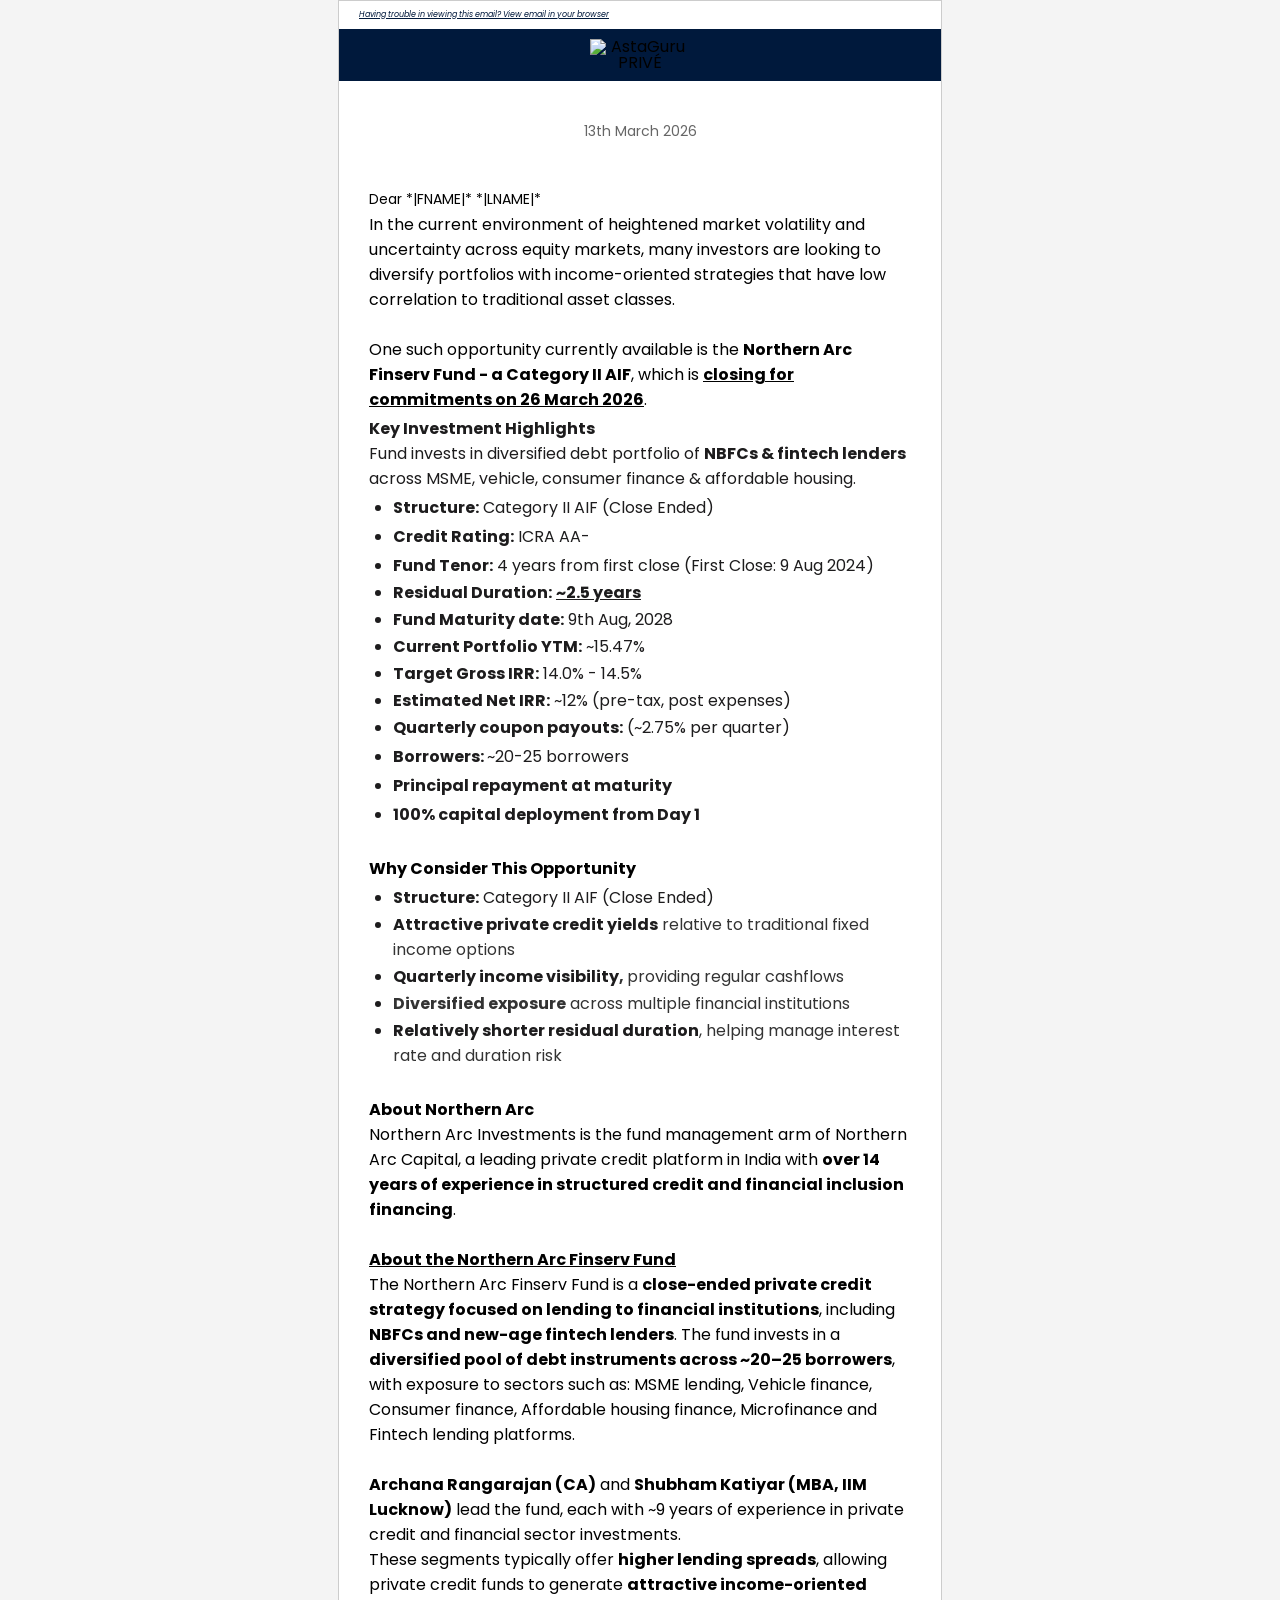
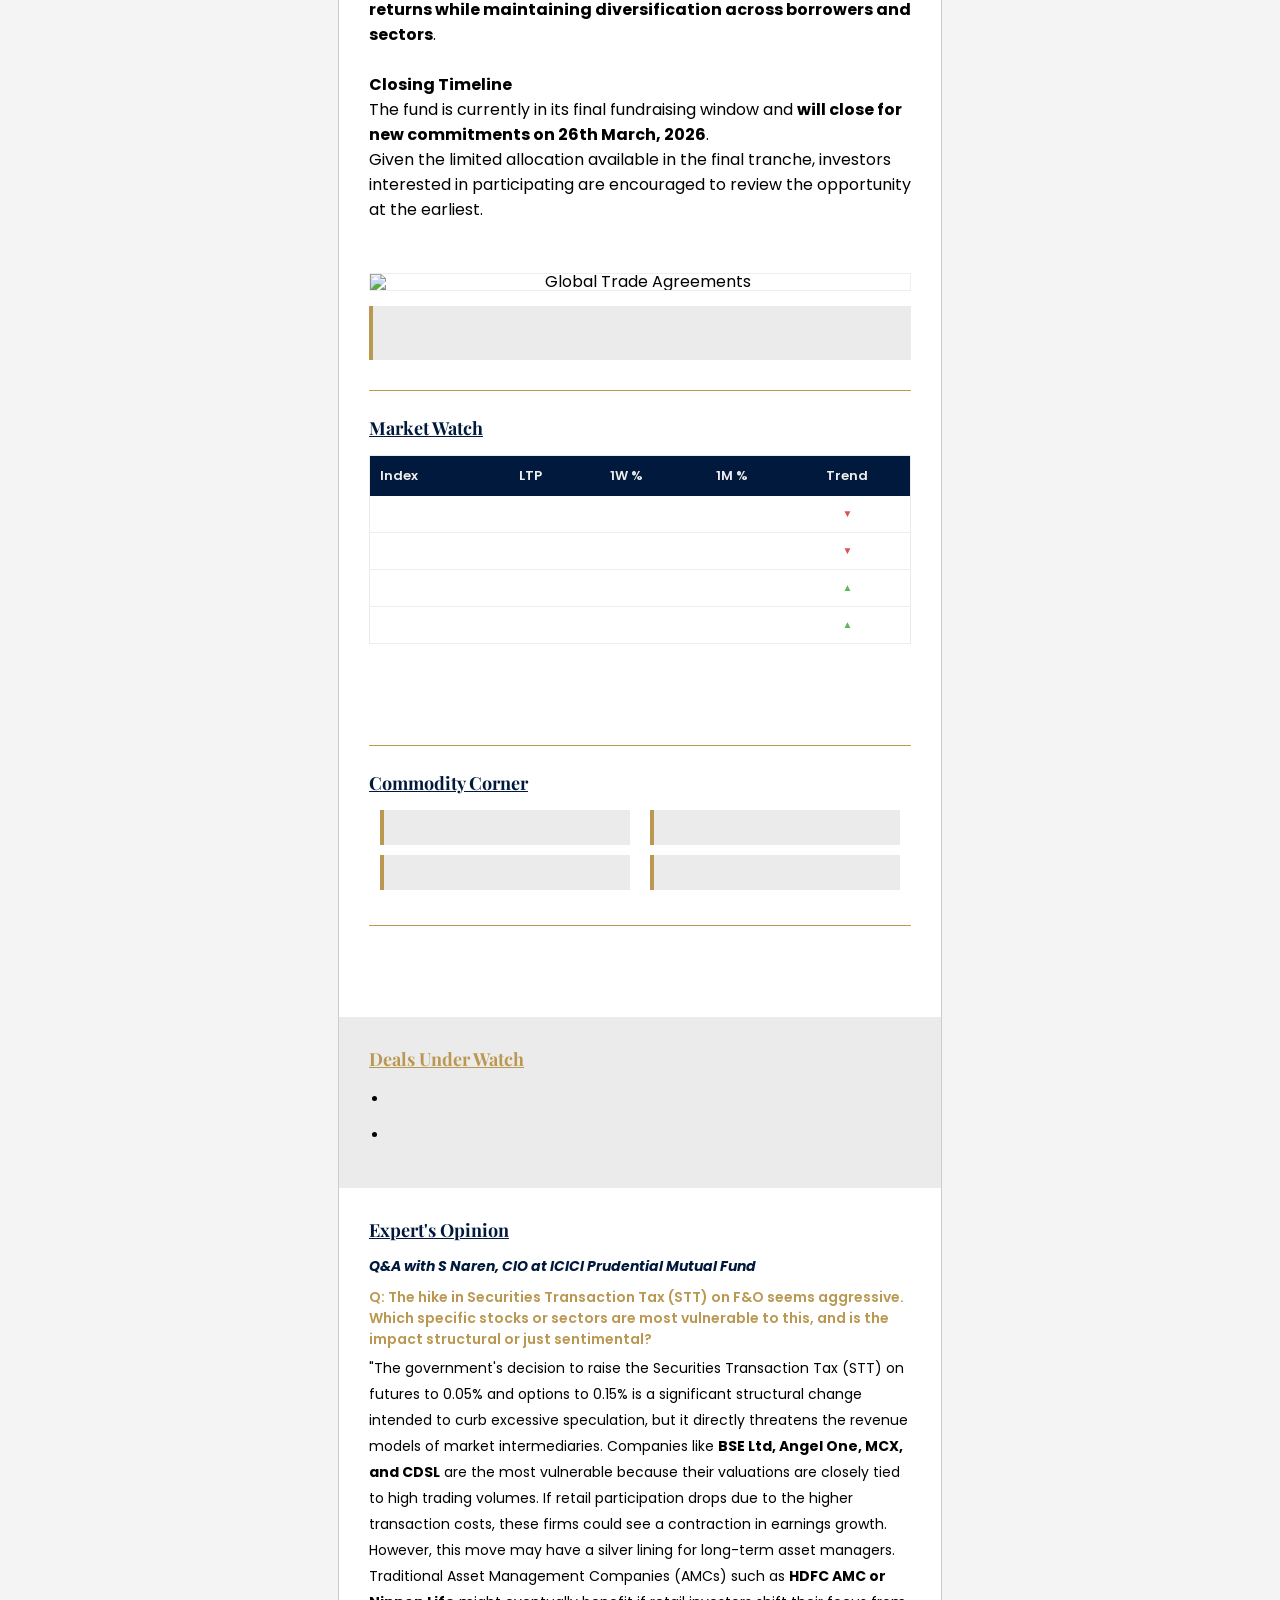
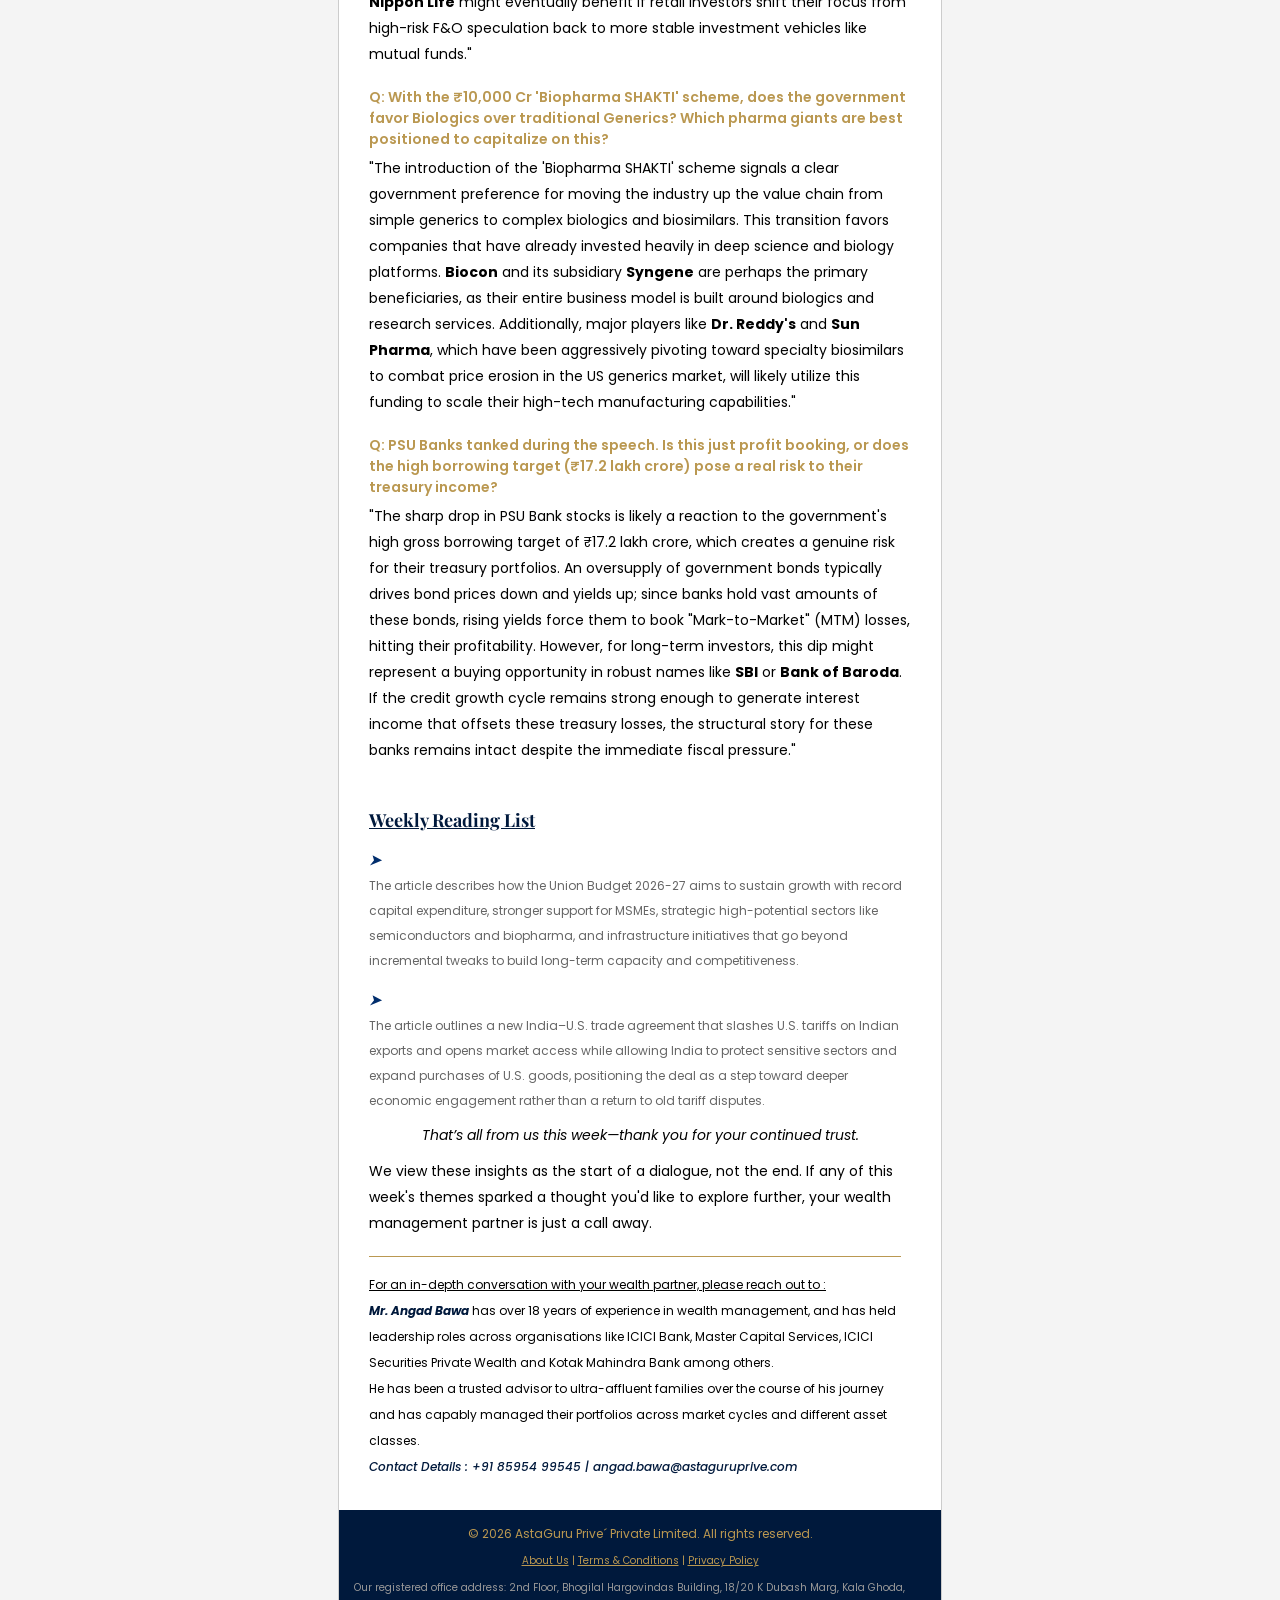
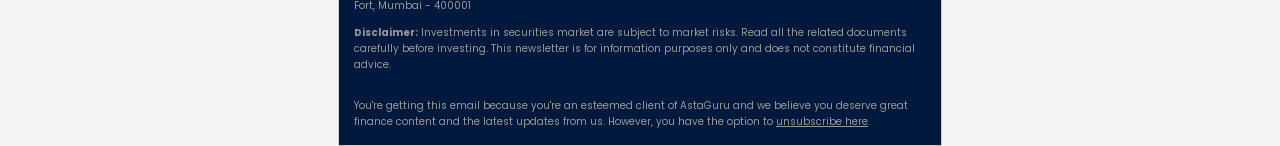
==== commit a6969645: "Added tool.html" ====
--- a/email_newsletter.html
+++ b/email_newsletter.html
@@ -1,8 +1,5 @@
 <!DOCTYPE html>
-<html lang="en" xmlns="http://www.w3.org/1999/xhtml" xmlns:o="urn:schemas-microsoft-com:office:office"
-    xmlns:v="urn:schemas-microsoft-com:vml">
-
-<head>
+<html lang="en" xmlns="http://www.w3.org/1999/xhtml" xmlns:o="urn:schemas-microsoft-com:office:office" xmlns:v="urn:schemas-microsoft-com:vml"><head>
     <meta charset="UTF-8">
     <meta name="viewport" content="width=device-width,initial-scale=1">
     <meta name="x-apple-disable-message-reformatting">
@@ -13,9 +10,8 @@
 
     <link rel="preconnect" href="https://fonts.googleapis.com">
     <link rel="preconnect" href="https://fonts.gstatic.com" crossorigin="">
-    <link
-        href="https://fonts.googleapis.com/css2?family=Playfair+Display:wght@400;700&amp;family=Playfair+Display+SC:wght@600&amp;family=Poppins:wght@300;400;500;600&amp;display=swap"
-        rel="stylesheet">
+    <link href="https://fonts.googleapis.com/css2?family=Playfair+Display:wght@400;700&amp;family=Playfair+Display+SC:wght@600&amp;family=Poppins:wght@300;400;500;600&amp;display=swap" rel="stylesheet">
+
 
 
     <style type="text/css">
@@ -296,19 +292,16 @@
 </head>
 
 <body style="margin:0;padding:0;background-color:#f4f4f4;">
-    <div
-        style="display:none;font-size:1px;color:#f4f4f4;line-height:1px;max-height:0px;max-width:0px;opacity:0;overflow:hidden;">
+    <div style="display:none;font-size:1px;color:#f4f4f4;line-height:1px;max-height:0px;max-width:0px;opacity:0;overflow:hidden;">
         Why where you invest matters more than predicting the market’s next move.
         ‌&nbsp;
     </div>
 
-    <table role="presentation" width="100%" border="0" cellspacing="0" cellpadding="0"
-        style="background-color:#f4f4f4;">
+    <table role="presentation" width="100%" border="0" cellspacing="0" cellpadding="0" style="background-color:#f4f4f4;">
         <tbody>
             <tr>
                 <td align="center" style="padding:0;">
-                    <table role="presentation" class="container" width="600" border="0" cellspacing="0" cellpadding="0"
-                        style="width:600px;background-color:#ffffff;border:1px solid #cccccc;">
+                    <table role="presentation" class="container" width="600" border="0" cellspacing="0" cellpadding="0" style="width:600px;background-color:#ffffff;border:1px solid #cccccc;">
                         <tbody>
                             <tr>
                                 <td align="center">
@@ -320,90 +313,47 @@
                             </tr>
                             <tr>
                                 <td align="center" style="padding:10px 0 10px 0;background-color:#00193C;">
-                                    <img src="*|BRAND:LOGO|*" alt="AstaGuru PRIVÉ" width="50"
-                                        style="width:100px;height: auto;;display:block;border:0;">
+                                    <img src="*|BRAND:LOGO|*" alt="AstaGuru PRIVÉ" width="50" style="width:100px;height: auto;;display:block;border:0;">
                                 </td>
                             </tr>
 
                             <tr>
                                 <td align="center" class="mobile-padding" style="padding:30px 30px 0px 30px;">
-                                    <p class="sc-heading-font"
-                                        style="font-family:'Playfair Display SC', Georgia, serif;font-size:20px;font-weight:600;color:#00193C;margin:0;letter-spacing:1px;text-transform:uppercase;">
-                                        Weekly Market Insights</p>
-                                    <p class="body-font"
-                                        style="font-family:'Poppins', Arial, sans-serif;font-size:14px;color:#666666;margin-top:10px;">
-                                        26th Jan 2026 - 2nd Feb 2026</p>
+                                    <p class="sc-heading-font" style="font-family:'Playfair Display SC', Georgia, serif;font-size:20px;font-weight:600;color:#00193C;margin:0;letter-spacing:1px;text-transform:uppercase;"></p>
+                                    <p class="body-font" style="font-family:'Poppins', Arial, sans-serif;font-size:14px;color:#666666;margin-top:10px;">13th March 2026</p>
                                 </td>
                             </tr>
 
                             <tr>
                                 <td class="mobile-padding" style="padding:0px 30px 20px 30px;">
-                                    <h1 class="heading-font"
-                                        style="font-family:'Playfair Display', Georgia, serif;font-size:24px;margin:0 0 30px 0;color:#00193C;text-align:center;text-decoration: underline;">
-                                        Budget Aftershocks and the Battle for Stability</h1>
-                                    <p class="body-font"
-                                        style="font-family:'Poppins', Arial, sans-serif;font-size:14px;line-height:26px;color:#000000;margin:0;text-align:left;">
-                                        Dear *|FNAME|* *|LNAME|*,<br><br>Indian markets navigated a volatile week as
-                                        investors balanced global policy divergence, Union Budget expectations, and
-                                        shifting currency dynamics. While benchmark indices moved within a narrow range,
-                                        heightened intraday swings reflected sensitivity to fiscal signals, tax changes,
-                                        and evolving trade narratives.<br><br>
-                                        Beyond the near-term volatility, the broader framework remains nuanced rather
-                                        than fragile. Global monetary paths are increasingly divergent, fiscal dominance
-                                        risks are rising in developed markets, and India’s policy mix continues to lean
-                                        toward medium-term growth through capex support and external trade engagement.
-                                        Earnings remain stock-specific, reinforcing the importance of selectivity over
-                                        broad market positioning.<br><br>
-                                        This week’s newsletter explores how inflation trends, monetary and fiscal policy
-                                        choices, and INR dynamics intersect with portfolio construction — and what these
-                                        crosscurrents mean for investors focused on managing risk while staying aligned
-                                        with India’s longer-term structural growth trajectory.</p>
+                                    <h1 class="heading-font" style="font-family:'Playfair Display', Georgia, serif;font-size:24px;margin:0 0 30px 0;color:#00193C;text-align:center;text-decoration: underline;"></h1>
+                                    <p class="body-font" style="font-family:'Poppins', Arial, sans-serif;font-size:14px;line-height:26px;color:#000000;margin:0;text-align:left;">Dear *|FNAME|* *|LNAME|*<div><div>In the current environment of heightened market volatility and uncertainty across equity markets, many investors are looking to diversify portfolios with income-oriented strategies that have low correlation to traditional asset classes.&nbsp;</div><div><br><div>One such opportunity currently available is the <span style="font-weight: 700; font-weight: 700">Northern Arc Finserv Fund - a Category II AIF</span>, which is <span style="font-weight: 700; font-weight: 700"><u>closing for commitments on 26 March 2026</u></span>.</div><div style="margin: 0; padding: 0; color: #1d1c1d; margin: 4px 0; padding: 0"><span style="font-weight: 700; font-weight: 700">Key Investment Highlights</span><br aria-hidden="true">Fund invests in diversified debt portfolio of <span style="font-weight: 700; font-weight: 700">NBFCs &amp; fintech lenders</span> across MSME, vehicle, consumer finance &amp; affordable housing.<br aria-hidden="true"></div><ul style="margin: 4px 0 4px 24px; padding: 0; list-style-position: outside"><li style="margin: 2px 0; padding: 0; color: #1d1c1d"><span style="font-weight: 700;">Structure:</span>&nbsp;Category II AIF (Close Ended)</li></ul><ul style="margin: 4px 0 4px 24px; padding: 0; list-style-position: outside"><li style="margin: 2px 0; padding: 0; color: #1d1c1d"><span style="font-weight: 700;">Credit Rating:</span>&nbsp;ICRA AA-</li></ul><ul style="margin: 4px 0 4px 24px; padding: 0; list-style-position: outside"><li style="margin: 2px 0; padding: 0; color: #1d1c1d"><span style="font-weight: 700;">Fund Tenor:</span>&nbsp;4 years from first close (First Close: 9 Aug 2024)</li><li style="margin: 2px 0; padding: 0; color: #1d1c1d"><b>Residual Duration:</b><span style="font-family: inherit;"> </span><span style="font-family: inherit; font-weight: 700;"><u>~2.5 years</u></span></li><li style="margin: 2px 0; padding: 0; color: #1d1c1d"><b>Fund Maturity date:</b><span style="font-family: inherit;"> 9th Aug, 2028</span></li><li style="margin: 2px 0; padding: 0; color: #1d1c1d"><b>Current Portfolio YTM:</b><span style="font-family: inherit;"> ~15.47%</span></li><li style="margin: 2px 0; padding: 0; color: #1d1c1d"><b>Target Gross IRR:</b><span style="font-family: inherit;"> 14.0% - 14.5%</span></li><li style="margin: 2px 0; padding: 0; color: #1d1c1d"><b>Estimated Net IRR:</b><span style="font-family: inherit;"> ~12% (pre-tax, post expenses)</span></li><li style="margin: 2px 0; padding: 0; color: #1d1c1d"><b>Quarterly coupon payouts:</b><span style="font-family: inherit;"> (~2.75% per quarter)</span></li></ul><ul style="margin: 4px 0 4px 24px; padding: 0; list-style-position: outside"><li style="margin: 2px 0; padding: 0; color: #1d1c1d"><b>Borrowers:&nbsp;</b>~20-25 borrowers</li></ul><ul style="margin: 4px 0 4px 24px; padding: 0; list-style-position: outside"><li style="margin: 2px 0; padding: 0; color: #1d1c1d"><span style="font-weight: 700; font-family: inherit;">Principal repayment at maturity</span></li></ul><ul style="margin: 4px 0 4px 24px; padding: 0; list-style-position: outside"><li style="margin: 2px 0; padding: 0; color: #1d1c1d"><span style="font-weight: 700; font-family: inherit;">100% capital deployment from Day 1<br></span></li></ul><div><br></div><div><span style="font-weight: 700; font-weight: 700">Why Consider This Opportunity</span></div><div><ul style="margin: 4px 0px 4px 24px; padding: 0px; list-style-position: outside;"><li style="margin: 2px 0px; padding: 0px; color: rgb(29, 28, 29);"><span style="font-weight: 700;">Structure:</span>&nbsp;Category II AIF (Close Ended)</li><li style="margin: 2px 0px; padding: 0px; color: rgb(29, 28, 29);"><b>Attractive private credit yields</b><span style="font-family: inherit; color: rgb(51, 51, 51);"> relative to traditional fixed income options</span></li><li style="margin: 2px 0px; padding: 0px; color: rgb(29, 28, 29);"><b>Quarterly income visibility</b><span style="font-weight: 700; font-family: inherit; color: rgb(51, 51, 51);">, </span><span style="font-family: inherit; color: rgb(51, 51, 51);">providing regular cashflows</span></li><li style="margin: 2px 0px; padding: 0px; color: rgb(29, 28, 29);"><span style="font-family: inherit; color: rgb(51, 51, 51); font-weight: 700;">Diversified exposure</span><span style="font-family: inherit; color: rgb(51, 51, 51);"> across multiple financial institutions</span></li><li style="margin: 2px 0px; padding: 0px; color: rgb(29, 28, 29);"><b>Relatively shorter residual duration</b><span style="font-family: inherit; color: rgb(51, 51, 51);">, helping manage interest rate and duration risk</span><br></li></ul><div><br></div></div><div><span style="font-weight: 700; font-weight: 700">About Northern Arc</span><br aria-hidden="true">Northern Arc Investments is the fund management arm of Northern Arc Capital, a leading private credit platform in India with <span style="font-weight: 700; font-weight: 700">over 14 years of experience in structured credit and financial inclusion financing</span>.<br aria-hidden="true"><span style="font-weight: 700; font-weight: 700"><br></span></div><div><span style="font-weight: 700; font-weight: 700"><u>About the Northern Arc Finserv Fund</u></span><br aria-hidden="true">The Northern Arc Finserv Fund is a <span style="font-weight: 700; font-weight: 700">close-ended private credit strategy focused on lending to financial institutions</span>, including <span style="font-weight: 700; font-weight: 700">NBFCs and new-age fintech lenders</span>. The fund invests in a <span style="font-weight: 700; font-weight: 700">diversified pool of debt instruments across ~20–25 borrowers</span>, with exposure to sectors such as: MSME lending, Vehicle finance, Consumer finance, Affordable housing finance, Microfinance and Fintech lending platforms.&nbsp;</div><br><div><span style="font-family: inherit; font-weight: 700;">Archana Rangarajan (CA)</span><span style="font-family: inherit;"> and </span><span style="font-family: inherit; font-weight: 700;">Shubham Katiyar (MBA, IIM Lucknow)</span><span style="font-family: inherit;"> lead the fund, each with ~9 years of experience in private credit and financial sector investments.</span></div><div>These segments typically offer <span style="font-weight: 700; font-weight: 700">higher lending spreads</span>, allowing private credit funds to generate <span style="font-weight: 700; font-weight: 700">attractive income-oriented returns while maintaining diversification across borrowers and sectors</span>.</div><span style="font-weight: 700; font-weight: 700"><div><span style="font-weight: 700; font-weight: 700"><br></span></div>Closing Timeline</span><br aria-hidden="true">The fund is currently in its final fundraising window and <span style="font-weight: 700; font-weight: 700">will close for new commitments on 26th March, 2026</span>.<br aria-hidden="true">Given the limited allocation available in the final tranche, investors interested in participating are encouraged to review the opportunity at the earliest.</div></div></p>
                                 </td>
                             </tr>
 
                             <tr>
                                 <td class="mobile-padding" style="padding:0 30px 30px 30px;">
-                                    <h2 class="heading-font"
-                                        style="font-family:'Playfair Display', Georgia, serif;font-size:18px;color:#00193C;margin:0 0 15px 0;text-align:left;text-decoration: underline;">
-                                        Chart of the Week: Inflation &amp; Monetary Policy Watch</h2>
+                                    <h2 class="heading-font" style="font-family:'Playfair Display', Georgia, serif;font-size:18px;color:#00193C;margin:0 0 15px 0;text-align:left;text-decoration: underline;"></h2>
 
                                     <table role="presentation" width="100%" border="0" cellspacing="0" cellpadding="0">
                                         <tbody>
                                             <tr>
                                                 <td align="center">
-                                                    <img src="https://astaguruprive-s3.s3.ap-south-1.amazonaws.com/Chart+of+the+Week/Chart+of+the+Week_02-02-2026.png"
-                                                        alt="Global Trade Agreements" width="540" class="img-responsive"
-                                                        style="width:540px;height:auto;display:block;border:1px solid #eeeeee;">
+                                                    <img src="" alt="Global Trade Agreements" width="540" class="img-responsive" style="width:540px;height:auto;display:block;border:1px solid #eeeeee;">
                                                 </td>
                                             </tr>
                                         </tbody>
                                     </table>
 
-                                    <div
-                                        style="background-color:#ecebeb;padding:15px;margin-top:15px;border-left:4px solid #BA9851;">
-                                        <p class="body-font"
-                                            style="font-family:'Poppins', Arial, sans-serif;font-size:14px;line-height:24px;color:#000000;margin:0;text-align:left;">
-                                            Policy divergence is set to widen in 2026. <b>The Federal Reserve is moving
-                                                cautiously</b> toward easing amid slowing inflation but <b>rising fiscal
-                                                pressures</b>. <b>Europe</b> faces tighter fiscal constraints and slower
-                                            growth, <b>limiting policy flexibility</b>. <b>Japan</b> is gradually
-                                            exiting ultra-loose monetary policy, while several emerging markets are
-                                            already ahead in the easing cycle.<br>At the same time, <b>fiscal dominance
-                                                risks</b>—particularly in developed markets—are becoming <b>more
-                                                prominent</b>. <b>High debt levels</b> and <b>rising interest
-                                                burdens</b> increase the sensitivity of markets to policy credibility
-                                            and inflation expectations.<br><br><b>Insight:</b> With global policy paths
-                                            diverging and fiscal dominance rising, continuous monitoring of both
-                                            monetary and fiscal policy is now critical to effective asset allocation and
-                                            portfolio risk management<br></p>
+                                    <div style="background-color:#ecebeb;padding:15px;margin-top:15px;border-left:4px solid #BA9851;">
+                                        <p class="body-font" style="font-family:'Poppins', Arial, sans-serif;font-size:14px;line-height:24px;color:#000000;margin:0;text-align:left;"><br></p>
                                     </div>
                                 </td>
                             </tr>
 
                             <tr>
                                 <td class="mobile-padding" style="padding:0 30px 30px 30px;">
-                                    <table role="presentation" width="100%" border="0" cellspacing="0" cellpadding="0"
-                                        style="margin-bottom:25px;">
+                                    <table role="presentation" width="100%" border="0" cellspacing="0" cellpadding="0" style="margin-bottom:25px;">
                                         <tbody>
                                             <tr>
                                                 <td style="border-bottom:1px solid #BA9851;font-size:0;line-height:0;">
@@ -411,497 +361,364 @@
                                             </tr>
                                         </tbody>
                                     </table>
-                                    <h2 class="heading-font"
-                                        style="font-family:'Playfair Display', Georgia, serif;font-size:18px;color:#00193C;margin:0 0 15px 0;text-align:left; text-decoration: underline;">
+                                    <h2 class="heading-font" style="font-family:'Playfair Display', Georgia, serif;font-size:18px;color:#00193C;margin:0 0 15px 0;text-align:left; text-decoration: underline;">
                                         Market Watch </h2>
                                     <div class="table-scroll">
-                                        <table role="presentation" width="100%" border="0" cellspacing="0"
-                                            cellpadding="0" style="border:1px solid #ecebeb;">
-                                            <tr style="background-color:#00193C;color:#ffffff;">
-                                                <td class="body-font"
-                                                    style="font-family:'Poppins', Arial, sans-serif;padding:10px;font-size:13px;font-weight:600;color: #eeeeee;">
+                                        <table role="presentation" width="100%" border="0" cellspacing="0" cellpadding="0" style="border:1px solid #ecebeb;">
+                                            <tbody><tr style="background-color:#00193C;color:#ffffff;">
+                                                <td class="body-font" style="font-family:'Poppins', Arial, sans-serif;padding:10px;font-size:13px;font-weight:600;color: #eeeeee;">
                                                     Index</td>
-                                                <td class="body-font"
-                                                    style="font-family:'Poppins', Arial, sans-serif;padding:10px;font-size:13px;font-weight:600;color: #eeeeee;text-align:center;">
+                                                <td class="body-font" style="font-family:'Poppins', Arial, sans-serif;padding:10px;font-size:13px;font-weight:600;color: #eeeeee;text-align:center;">
                                                     LTP</td>
-                                                <td class="body-font"
-                                                    style="font-family:'Poppins', Arial, sans-serif;padding:10px;font-size:13px;font-weight:600;color: #eeeeee;text-align:center;">
+                                                <td class="body-font" style="font-family:'Poppins', Arial, sans-serif;padding:10px;font-size:13px;font-weight:600;color: #eeeeee;text-align:center;">
                                                     1W %</td>
-                                                <td class="body-font"
-                                                    style="font-family:'Poppins', Arial, sans-serif;padding:10px;font-size:13px;font-weight:600;color: #eeeeee;text-align:center;">
+                                                <td class="body-font" style="font-family:'Poppins', Arial, sans-serif;padding:10px;font-size:13px;font-weight:600;color: #eeeeee;text-align:center;">
                                                     1M %</td>
-                                                <td class="body-font"
-                                                    style="font-family:'Poppins', Arial, sans-serif;padding:10px;font-size:13px;font-weight:600;color: #eeeeee;text-align:center;">
+                                                <td class="body-font" style="font-family:'Poppins', Arial, sans-serif;padding:10px;font-size:13px;font-weight:600;color: #eeeeee;text-align:center;">
                                                     Trend</td>
                                             </tr>
                                             <tr>
-                                                <td style="font-family:'Poppins', Arial, sans-serif;padding:10px;border-bottom:1px solid #eeeeee;color:#000000;font-weight:500;font-size: 12px"
-                                                    class="body-font">NIFTY 50</td>
-                                                <td style="font-family:'Poppins', Arial, sans-serif;padding:10px;border-bottom:1px solid #eeeeee;text-align:center;color:#000000;font-size: 12px;"
-                                                    class="body-font">25,088.4</td>
-                                                <td style="font-family:'Poppins', Arial, sans-serif;padding:10px;border-bottom:1px solid #eeeeee;text-align:center;color:#5cb85c;font-size: 12px"
-                                                    class="body-font">+0.16%</td>
-                                                <td style="font-family:'Poppins', Arial, sans-serif;padding:10px;border-bottom:1px solid #eeeeee;text-align:center;color:#d9534f;font-size: 12px"
-                                                    class="body-font">-4.71%</td>
-                                                <td style="font-family:'Poppins', Arial, sans-serif;padding:10px;border-bottom:1px solid #eeeeee;text-align:center;color:#d9534f;font-size: 10px"
-                                                    class="body-font">▼ Bearish</td>
-                                            </tr>
-                                            <tr>
-                                                <td style="font-family:'Poppins', Arial, sans-serif;padding:10px;border-bottom:1px solid #eeeeee;color:#000000;font-weight:500;font-size: 12px"
-                                                    class="body-font">SENSEX</td>
-                                                <td style="font-family:'Poppins', Arial, sans-serif;padding:10px;border-bottom:1px solid #eeeeee;text-align:center;color:#000000;font-size: 12px"
-                                                    class="body-font">81666.46</td>
-                                                <td style="font-family:'Poppins', Arial, sans-serif;padding:10px;border-bottom:1px solid #eeeeee;text-align:center;color:#5cb85c;font-size: 12px"
-                                                    class="body-font">+0.16%</td>
-                                                <td style="font-family:'Poppins', Arial, sans-serif;padding:10px;border-bottom:1px solid #eeeeee;text-align:center;color:#d9534f;font-size: 12px"
-                                                    class="body-font">-4.78%</td>
-                                                <td style="font-family:'Poppins', Arial, sans-serif;padding:10px;border-bottom:1px solid #eeeeee;text-align:center;color:#d9534f;font-size: 10px"
-                                                    class="body-font">▼ Bearish</td>
-                                            </tr>
-                                            <tr>
-                                                <td style="font-family:'Poppins', Arial, sans-serif;padding:10px;border-bottom:1px solid #eeeeee;color:#000000;font-weight:500;font-size: 12px"
-                                                    class="body-font">S&amp;P 500</td>
-                                                <td style="font-family:'Poppins', Arial, sans-serif;padding:10px;border-bottom:1px solid #eeeeee;text-align:center;color:#000000;font-size: 12px"
-                                                    class="body-font">6976.44</td>
-                                                <td style="font-family:'Poppins', Arial, sans-serif;padding:10px;border-bottom:1px solid #eeeeee;text-align:center;color:#5cb85c;font-size: 12px"
-                                                    class="body-font">+0.38%</td>
-                                                <td style="font-family:'Poppins', Arial, sans-serif;padding:10px;border-bottom:1px solid #eeeeee;text-align:center;color:#5cb85c;font-size: 12px"
-                                                    class="body-font">+1.08%</td>
-                                                <td style="font-family:'Poppins', Arial, sans-serif;padding:10px;border-bottom:1px solid #eeeeee;text-align:center;color:#5cb85c;font-size: 10px"
-                                                    class="body-font">▲ Bullish</td>
-                                            </tr>
-                                            <tr>
-                                                <td style="font-family:'Poppins', Arial, sans-serif;padding:10px;border-bottom:1px solid #eeeeee;color:#000000;font-weight:500;font-size: 12px"
-                                                    class="body-font">NASDAQ</td>
-                                                <td style="font-family:'Poppins', Arial, sans-serif;padding:10px;border-bottom:1px solid #eeeeee;text-align:center;color:#000000;font-size: 12px"
-                                                    class="body-font">23592.11</td>
-                                                <td style="font-family:'Poppins', Arial, sans-serif;padding:10px;border-bottom:1px solid #eeeeee;text-align:center;color:#d9534f;font-size: 12px"
-                                                    class="body-font">-0.04%</td>
-                                                <td style="font-family:'Poppins', Arial, sans-serif;padding:10px;border-bottom:1px solid #eeeeee;text-align:center;color:#5cb85c;font-size: 12px"
-                                                    class="body-font">+0.84%</td>
-                                                <td style="font-family:'Poppins', Arial, sans-serif;padding:10px;border-bottom:1px solid #eeeeee;text-align:center;color:#5cb85c;font-size: 10px"
-                                                    class="body-font">▲ Bullish</td>
-                                            </tr>
+                                                <td style="font-family:'Poppins', Arial, sans-serif;padding:10px;border-bottom:1px solid #eeeeee;color:#000000;font-weight:500;font-size: 12px" class="body-font"></td>
+                                                <td style="font-family:'Poppins', Arial, sans-serif;padding:10px;border-bottom:1px solid #eeeeee;text-align:center;color:#000000;font-size: 12px;" class="body-font"></td>
+                                                <td style="font-family:'Poppins', Arial, sans-serif;padding:10px;border-bottom:1px solid #eeeeee;text-align:center;color:#5cb85c;font-size: 12px" class="body-font"></td>
+                                                <td style="font-family:'Poppins', Arial, sans-serif;padding:10px;border-bottom:1px solid #eeeeee;text-align:center;color:#d9534f;font-size: 12px" class="body-font"></td>
+                                                <td style="font-family:'Poppins', Arial, sans-serif;padding:10px;border-bottom:1px solid #eeeeee;text-align:center;color:#d9534f;font-size: 10px" class="body-font">▼ </td>
+                                            </tr>
+                                            <tr>
+                                                <td style="font-family:'Poppins', Arial, sans-serif;padding:10px;border-bottom:1px solid #eeeeee;color:#000000;font-weight:500;font-size: 12px" class="body-font"></td>
+                                                <td style="font-family:'Poppins', Arial, sans-serif;padding:10px;border-bottom:1px solid #eeeeee;text-align:center;color:#000000;font-size: 12px" class="body-font"></td>
+                                                <td style="font-family:'Poppins', Arial, sans-serif;padding:10px;border-bottom:1px solid #eeeeee;text-align:center;color:#5cb85c;font-size: 12px" class="body-font"></td>
+                                                <td style="font-family:'Poppins', Arial, sans-serif;padding:10px;border-bottom:1px solid #eeeeee;text-align:center;color:#d9534f;font-size: 12px" class="body-font"></td>
+                                                <td style="font-family:'Poppins', Arial, sans-serif;padding:10px;border-bottom:1px solid #eeeeee;text-align:center;color:#d9534f;font-size: 10px" class="body-font">▼ </td>
+                                            </tr>
+                                            <tr>
+                                                <td style="font-family:'Poppins', Arial, sans-serif;padding:10px;border-bottom:1px solid #eeeeee;color:#000000;font-weight:500;font-size: 12px" class="body-font"></td>
+                                                <td style="font-family:'Poppins', Arial, sans-serif;padding:10px;border-bottom:1px solid #eeeeee;text-align:center;color:#000000;font-size: 12px" class="body-font"></td>
+                                                <td style="font-family:'Poppins', Arial, sans-serif;padding:10px;border-bottom:1px solid #eeeeee;text-align:center;color:#5cb85c;font-size: 12px" class="body-font"></td>
+                                                <td style="font-family:'Poppins', Arial, sans-serif;padding:10px;border-bottom:1px solid #eeeeee;text-align:center;color:#5cb85c;font-size: 12px" class="body-font"></td>
+                                                <td style="font-family:'Poppins', Arial, sans-serif;padding:10px;border-bottom:1px solid #eeeeee;text-align:center;color:#5cb85c;font-size: 10px" class="body-font">▲ </td>
+                                            </tr>
+                                            <tr>
+                                                <td style="font-family:'Poppins', Arial, sans-serif;padding:10px;border-bottom:1px solid #eeeeee;color:#000000;font-weight:500;font-size: 12px" class="body-font"></td>
+                                                <td style="font-family:'Poppins', Arial, sans-serif;padding:10px;border-bottom:1px solid #eeeeee;text-align:center;color:#000000;font-size: 12px" class="body-font"></td>
+                                                <td style="font-family:'Poppins', Arial, sans-serif;padding:10px;border-bottom:1px solid #eeeeee;text-align:center;color:#d9534f;font-size: 12px" class="body-font"></td>
+                                                <td style="font-family:'Poppins', Arial, sans-serif;padding:10px;border-bottom:1px solid #eeeeee;text-align:center;color:#5cb85c;font-size: 12px" class="body-font"></td>
+                                                <td style="font-family:'Poppins', Arial, sans-serif;padding:10px;border-bottom:1px solid #eeeeee;text-align:center;color:#5cb85c;font-size: 10px" class="body-font">▲ </td>
+                                            </tr>
+                                        </tbody></table>
+                                        <p class="body-font" style="font-family:'Poppins', Arial, sans-serif;font-size:10px;line-height:26px;color:#000000;margin:0;text-align:left;margin-top: 5px;font-style: italic;"></p>
+                                        <p class="body-font" style="font-family:'Poppins', Arial, sans-serif;font-size:10px;line-height:26px;color:#000000;margin:0 0 0 0;text-align:left;font-style: italic;"></p>
+                                    </div>
+                                </td>
+                            </tr>
+
+                            <tr>
+                                <td class="mobile-padding" style="padding:0 30px 30px 30px;">
+                                    <h2 class="heading-font" style="font-family:'Playfair Display', Georgia, serif;font-size:18px;color:#00193C;margin:0 0 10px 0;text-align:left;text-decoration: underline;"></h2>
+                                    <p class="body-font" style="font-family:'Poppins', Arial, sans-serif;font-size:14px;line-height:26px;color:#000000;margin:0;text-align:left;"><br></p>
+                                </td>
+                            </tr>
+
+                            <tr>
+                                <td class="mobile-padding" style="padding:0 30px 30px 30px;">
+                                    <table role="presentation" width="100%" border="0" cellspacing="0" cellpadding="0" style="margin-bottom:25px;">
+                                        <tbody>
+                                            <tr>
+                                                <td style="border-bottom:1px solid #BA9851;font-size:0;line-height:0;">
+                                                    &nbsp;</td>
+                                            </tr>
+                                        </tbody>
+                                    </table>
+
+                                    <h2 class="heading-font" style="font-family:'Playfair Display', Georgia, serif;font-size:18px;color:#00193C;margin:0 0 15px 0;text-align:left;text-decoration: underline;">
+                                        Commodity Corner</h2>
+
+                                    <table role="presentation" width="100%" border="0" cellspacing="0" cellpadding="0" style="margin-bottom:10px;">
+                                        <tbody>
+                                            <tr>
+                                                <td align="center" valign="top" style="font-size:0;padding:0;">
+                                                    <div class="col-split" style="display:inline-block;max-width:260px;vertical-align:top;width:100%;">
+                                                        <div style="background-color:#ecebeb;padding:15px;border-left:4px solid #BA9851;margin-right:10px;">
+                                                            <h3 class="heading-font" style="font-family:'Playfair Display', Georgia, serif;font-size:16px;margin:0 0 5px 0;color:#000000;"></h3>
+                                                            <p class="body-font" style="font-family:'Poppins', Arial, sans-serif;font-size:18px;font-weight:600;margin:0 0 5px 0;color:#00193C;"> <span style="font-size:14px; color: #5cb85c;"></span></p>
+                                                            <p class="body-font" style="font-family:'Poppins', Arial, sans-serif;font-size:12px;margin:0;color:#666666;"></p>
+                                                        </div>
+                                                    </div>
+
+                                                    <div class="col-split" style="display:inline-block;max-width:260px;vertical-align:top;width:100%;">
+                                                        <div style="background-color:#ecebeb;padding:15px;border-left:4px solid #BA9851;margin-left:10px;">
+                                                            <h3 class="heading-font" style="font-family:'Playfair Display', Georgia, serif;font-size:16px;margin:0 0 5px 0;color:#000000;"></h3>
+                                                            <p class="body-font" style="font-family:'Poppins', Arial, sans-serif;font-size:18px;font-weight:600;margin:0 0 5px 0;color:#00193C;"> <span style="font-size:14px; color: #5cb85c;"></span></p>
+                                                            <p class="body-font" style="font-family:'Poppins', Arial, sans-serif;font-size:12px;margin:0;color:#666666;"></p>
+                                                        </div>
+                                                    </div>
+
+                                                </td>
+                                            </tr>
+                                        </tbody>
+                                    </table>
+
+                                    <table role="presentation" width="100%" border="0" cellspacing="0" cellpadding="0">
+                                        <tbody>
+                                            <tr>
+                                                <td align="center" valign="top" style="font-size:0;padding:0;">
+                                                    <div class="col-split" style="display:inline-block;max-width:260px;vertical-align:top;width:100%;">
+                                                        <div style="background-color:#ecebeb;padding:15px;border-left:4px solid #BA9851;margin-right:10px;">
+                                                            <h3 class="heading-font" style="font-family:'Playfair Display', Georgia, serif;font-size:16px;margin:0 0 5px 0;color:#000000;"></h3>
+                                                            <p class="body-font" style="font-family:'Poppins', Arial, sans-serif;font-size:18px;font-weight:600;margin:0 0 5px 0;color:#00193C;"> <span style="font-size:14px; color: #5cb85c;"></span></p>
+                                                            <p class="body-font" style="font-family:'Poppins', Arial, sans-serif;font-size:12px;margin:0;color:#666666;"></p>
+                                                        </div>
+                                                    </div>
+
+                                                    <div class="col-split" style="display:inline-block;max-width:260px;vertical-align:top;width:100%;">
+                                                        <div style="background-color:#ecebeb;padding:15px;border-left:4px solid #BA9851;margin-left:10px;">
+                                                            <h3 class="heading-font" style="font-family:'Playfair Display', Georgia, serif;font-size:16px;margin:0 0 5px 0;color:#000000;"></h3>
+                                                            <p class="body-font" style="font-family:'Poppins', Arial, sans-serif;font-size:18px;font-weight:600;margin:0 0 5px 0;color:#00193C;"> <span style="font-size:14px; color: #5cb85c;"></span></p>
+                                                            <p class="body-font" style="font-family:'Poppins', Arial, sans-serif;font-size:12px;margin:0;color:#666666;"></p>
+                                                        </div>
+                                                    </div>
+
+                                                </td>
+                                            </tr>
+                                        </tbody>
+                                    </table>
+                                    <p class="body-font" style="font-family:'Poppins', Arial, sans-serif;font-size:10px;line-height:26px;color:#000000;margin:0;text-align:left;margin-top: 5px;font-style: italic;"></p>
+                                    <p class="body-font" style="font-family:'Poppins', Arial, sans-serif;font-size:10px;line-height:26px;color:#000000;margin:0 0 0 0;text-align:left;font-style: italic;"></p>
+                                </td>
+                            </tr>
+
+                            <tr>
+                                <td class="mobile-padding" style="padding:0 30px 30px 30px;">
+                                    <table role="presentation" width="100%" border="0" cellspacing="0" cellpadding="0" style="margin-bottom:25px;">
+                                        <tbody>
+                                            <tr>
+                                                <td style="border-bottom:1px solid #BA9851;font-size:0;line-height:0;">
+                                                    &nbsp;</td>
+                                            </tr>
+                                        </tbody>
+                                    </table>
+
+                                    <h2 class="heading-font" style="font-family:'Playfair Display', Georgia, serif;font-size:18px;color:#00193C;margin:0 0 10px 0;text-align:left;text-decoration: underline;"></h2>
+                                    <p class="body-font" style="font-family:'Poppins', Arial, sans-serif;font-size:14px;line-height:26px;color:#000000;margin:0;text-align:left;"><br></p>
+                                    <p class="body-font" style="font-family:'Poppins', Arial, sans-serif;font-size:10px;line-height:18px;color:#000000;margin:10px 0 0 0;text-align:left;font-style: italic;"></p>
+                                </td>
+                            </tr>
+
+                            <tr>
+                                <td class="mobile-padding" style="padding:30px;background-color:#ecebeb;">
+
+                                    <h2 class="heading-font" style="font-family:'Playfair Display', Georgia, serif;font-size:18px;color:#BA9851;margin:0 0 15px 0;text-align:left;">
+                                        <span style="color:#BA9851;text-decoration: underline;">Deals Under Watch</span>
+                                    </h2>
+                                    <ul class="body-font" style="font-family:'Poppins', Arial, sans-serif;padding-left:20px;margin:0;font-size:14px;line-height:26px;color:#000000;text-align:left"><li style="margin-bottom:10px;"><br></li><li style="margin-bottom:10px;"><br></li></ul>
+                                    <p class="body-font" style="font-family:'Poppins', Arial, sans-serif;font-size:10px;line-height:26px;color:#000000;margin:0 0 0px 0;text-align:left;"></p>
+                                </td>
+                            </tr>
+
+                            <tr>
+                                <td class="mobile-padding" style="padding:0 30px 0px 30px;">
+
+                                    <h2 class="heading-font" style="font-family:'Playfair Display', Georgia, serif;font-size:18px;color:#00193C;margin:30px 0 10px 0;text-align:left;text-decoration: underline;">
+                                        Expert's Opinion</h2>
+                                    <p class="body-font" style="font-family:'Poppins', Arial, sans-serif;font-size:14px;color:#000000;font-style:italic;margin-bottom:10px;text-align:left;">
+                                        <strong style="color: #00193C;">Q&amp;A with S Naren, CIO at ICICI Prudential
+                                            Mutual
+                                            Fund</strong>
+                                    </p>
+
+                                    <p class="body-font" style="font-family:'Poppins', Arial, sans-serif;font-size:14px;font-weight:600;color:#BA9851;margin:0 0 5px 0;text-align:left;">
+                                        <span style="color: #BA9851;">Q: The hike in Securities Transaction Tax (STT) on
+                                            F&amp;O seems
+                                            aggressive. Which specific stocks or sectors are most vulnerable to this,
+                                            and is the impact
+                                            structural or just sentimental?</span>
+                                    </p>
+                                    <p class="body-font" style="font-family:'Poppins', Arial, sans-serif;font-size:14px;line-height:26px;color:#000000;margin:0 0 20px 0;text-align:left;">
+                                        "The government's decision to raise the Securities Transaction Tax (STT) on
+                                        futures to 0.05% and
+                                        options to 0.15% is a significant structural change intended to curb excessive
+                                        speculation, but
+                                        it directly threatens the revenue models of market intermediaries. Companies
+                                        like <b>BSE Ltd,
+                                            Angel
+                                            One, MCX, and CDSL</b> are the most vulnerable because their valuations are
+                                        closely tied to
+                                        high
+                                        trading volumes. If retail participation drops due to the higher transaction
+                                        costs, these firms
+                                        could see a contraction in earnings growth. However, this move may have a silver
+                                        lining for
+                                        long-term asset managers. Traditional Asset Management Companies (AMCs) such as
+                                        <b>HDFC AMC or
+                                            Nippon Life</b> might eventually benefit if retail investors shift their
+                                        focus from
+                                        high-risk F&amp;O
+                                        speculation back to more stable investment vehicles like mutual funds."
+                                    </p>
+
+                                    <p class="body-font" style="font-family:'Poppins', Arial, sans-serif;font-size:14px;font-weight:600;color:#BA9851;margin:0 0 5px 0;text-align:left;">
+                                        <span style="color: #BA9851;">Q: With the ₹10,000 Cr 'Biopharma SHAKTI' scheme,
+                                            does the
+                                            government favor Biologics over traditional Generics? Which pharma giants
+                                            are best
+                                            positioned to capitalize on this?</span>
+                                    </p>
+                                    <p class="body-font" style="font-family:'Poppins', Arial, sans-serif;font-size:14px;line-height:26px;color:#000000;margin:0 0 20px 0;text-align:left;">
+                                        "The introduction of the 'Biopharma SHAKTI' scheme signals a clear government
+                                        preference for
+                                        moving the industry up the value chain from simple generics to complex biologics
+                                        and
+                                        biosimilars. This transition favors companies that have already invested heavily
+                                        in deep science
+                                        and biology platforms. <b>Biocon</b> and its subsidiary <b>Syngene</b> are
+                                        perhaps the primary
+                                        beneficiaries,
+                                        as their entire business model is built around biologics and research services.
+                                        Additionally,
+                                        major players like <b>Dr. Reddy's</b> and <b>Sun Pharma</b>, which have been
+                                        aggressively
+                                        pivoting toward
+                                        specialty biosimilars to combat price erosion in the US generics market, will
+                                        likely utilize
+                                        this funding to scale their high-tech manufacturing capabilities."
+                                    </p>
+                                    <p class="body-font" style="font-family:'Poppins', Arial, sans-serif;font-size:14px;font-weight:600;color:#BA9851;margin:0 0 5px 0;text-align:left;">
+                                        <span style="color: #BA9851;">Q: PSU Banks tanked during the speech. Is this
+                                            just profit
+                                            booking, or does the high borrowing target (₹17.2 lakh crore) pose a real
+                                            risk to their
+                                            treasury income?</span>
+                                    </p>
+                                    <p class="body-font" style="font-family:'Poppins', Arial, sans-serif;font-size:14px;line-height:26px;color:#000000;margin:0 0 20px 0;text-align:left;">
+                                        "The sharp drop in PSU Bank stocks is likely a reaction to the government's high
+                                        gross borrowing
+                                        target of ₹17.2 lakh crore, which creates a genuine risk for their treasury
+                                        portfolios. An
+                                        oversupply of government bonds typically drives bond prices down and yields up;
+                                        since banks hold
+                                        vast amounts of these bonds, rising yields force them to book "Mark-to-Market"
+                                        (MTM) losses,
+                                        hitting their profitability. However, for long-term investors, this dip might
+                                        represent a buying
+                                        opportunity in robust names like <b>SBI</b> or <b>Bank of Baroda</b>. If the
+                                        credit growth cycle
+                                        remains
+                                        strong enough to generate interest income that offsets these treasury losses,
+                                        the structural
+                                        story for these banks remains intact despite the immediate fiscal pressure."
+                                    </p>
+                                </td>
+                            </tr>
+                            <tr>
+                                <td class="mobile-padding" style="padding:0 30px 10px 30px;">
+                                    <table role="presentation" width="100%" border="0" cellspacing="0" cellpadding="0" style="margin-bottom:25px;margin-top:0px;">
+                                        <!-- <tr><td style="border-bottom:1px solid #BA9851;font-size:0;line-height:0;">&nbsp;</td></tr> -->
+                                    </table>
+
+                                    <h2 class="heading-font" style="font-family:'Playfair Display', Georgia, serif;font-size:18px;color:#00193C;margin:0 0 15px 0;text-align:left;text-decoration: underline;">
+                                        Weekly Reading List</h2>
+
+                                    <p class="body-font" style="font-family:'Poppins', Arial, sans-serif;margin:0 0 15px 0;text-align:left;">
+                                        <a href="" target="_blank" style="font-size:14px;color:#002D6C;text-decoration:none;font-weight:600;font-style: italic;">➤ </a><br>
+                                        <span style="font-size:12px;color:#666666;">
+                                            The article describes how the Union Budget 2026-27 aims to sustain growth
+                                            with record
+                                            capital expenditure, stronger support for MSMEs, strategic high-potential
+                                            sectors like
+                                            semiconductors and biopharma, and infrastructure initiatives that go beyond
+                                            incremental
+                                            tweaks to build long-term capacity and competitiveness.</span>
+                                    </p>
+
+                                    <p class="body-font" style="font-family:'Poppins', Arial, sans-serif;margin:0;text-align:left;">
+                                        <a href="" target="_blank" style="font-size:14px;color:#002D6C;text-decoration:none;font-weight:600;font-style: italic;">➤ </a><br>
+                                        <span style="font-size:12px;color:#666666;">The article outlines a new
+                                            India–U.S.
+                                            trade agreement that slashes U.S. tariffs on Indian exports and opens market
+                                            access while
+                                            allowing India to protect sensitive sectors and expand purchases of U.S.
+                                            goods, positioning
+                                            the deal as a step toward deeper economic engagement rather than a return to
+                                            old tariff
+                                            disputes.</span>
+                                    </p>
+                                    <p class="body-font" style="font-family:'Poppins', Arial, sans-serif;font-size:14px;line-height:26px;color:#000000;margin:10px 0 0 0;text-align:center;font-style: italic;">
+                                        That’s all from us this week—thank you for your continued trust.<br>
+                                    </p>
+                                    <p class="body-font" style="font-family:'Poppins', Arial, sans-serif;font-size:14px;line-height:26px;color:#000000;margin:10px 0 0 0;text-align:left;">
+                                        We view these insights as the start of a dialogue, not the end. If any of this
+                                        week's themes sparked a thought you'd like to explore further, your wealth
+                                        management partner is just a call away.
+                                    </p>
+                                </td>
+                            </tr>
+
+                            <tr>
+                                <td class="mobile-padding" style="padding:10px 40px 30px 30px;">
+                                    <table role="presentation" width="100%" border="0" cellspacing="0" cellpadding="0" style="margin-bottom:15px;">
+                                        <tbody>
+                                            <tr>
+                                                <td style="border-bottom:0.5px solid #BA9851;font-size:0;line-height:0;">
+                                                    &nbsp;</td>
+                                            </tr>
+                                        </tbody>
+                                    </table>
+                                    <p class="body-font" style="font-family:'Poppins', Arial, sans-serif;font-size:12px;line-height:26px;color:#000000;margin:0;text-align:left;text-decoration: underline;">
+                                        For an in-depth conversation with your wealth partner, please reach out to :
+                                        <br>
+                                    </p>
+                                    <p class="body-font" style="font-family:'Poppins', Arial, sans-serif;font-size:12px;line-height:26px;color:#000000;margin:0;text-align:left;">
+                                        <b><a href="https://www.linkedin.com/in/angad-bawa-84b80010/" target="_blank" style="color:#00193C;text-decoration:none;font-style: italic;">Mr. Angad
+                                                Bawa</a></b> has over 18 years of experience in wealth management, and
+                                        has held leadership roles across organisations like ICICI Bank, Master Capital
+                                        Services, ICICI Securities Private Wealth and Kotak Mahindra Bank among others.
+                                        <br>
+                                        He has been a trusted advisor to ultra-affluent families over the course of his
+                                        journey and has capably managed their portfolios across market cycles and
+                                        different asset classes.
+                                        <br>
+                                        <a href="tel:+918595499545" style="font-weight:500;color:#00193C;font-style: italic;text-decoration: none;font-size: 12px;">Contact
+                                            Details : +91 85954 99545 | </a><a href="mailto:angad.bawa@astaguruprive.com" style="font-weight:500;color:#00193C;font-style: italic;text-decoration: none;font-size: 12px;">angad.bawa@astaguruprive.com</a>
+                                    </p>
+                                </td>
+                            </tr>
+
+                            <tr>
+                                <td style="background-color:#00193C;color:#ffffff;padding:15px;text-align:center;">
+                                    <p class="body-font" style="font-family:'Poppins', Arial, sans-serif;font-size:12px;line-height:18px;margin:0 0 5px 0;color:#BA9851;">
+                                        <span style="color: #BA9851">© 2026 AstaGuru Prive´ Private Limited. All
+                                            rights reserved.</span>
+                                    </p>
+                                    <p class="body-font" style="font-family:'Poppins', Arial, sans-serif;font-size:10px;margin:10px 0 10px 0;text-align:center;">
+                                        <a href="https://www.astaguruprive.com/about" target="_blank" style="color:#BA9851;text-decoration:underline;">About Us</a><span style="color:#BA9851;"> | </span><a href="https://www.astaguruprive.com/terms-of-use" target="_blank" style="color:#BA9851;text-decoration:underline;">Terms &amp; Conditions</a>
+                                        <span style="color:#BA9851;">|</span> <a href="https://www.astaguruprive.com/privacy-policy" target="_blank" style="color:#BA9851;text-decoration:underline;">Privacy Policy</a>
+                                    </p>
+                                    <p class="body-font" style="font-family:'Poppins', Arial, sans-serif;font-size:10px;line-height:18px;margin:0 0 10px 0;color:#999999;text-align: left;">
+                                        <span style="color: #999999">Our registered office address: 2nd Floor, Bhogilal
+                                            Hargovindas Building, 18/20 K Dubash Marg, Kala Ghoda, Fort, Mumbai -
+                                            400001</span>
+                                    </p>
+                                    <p class="body-font" style="font-family:'Poppins', Arial, sans-serif;font-size:10px;line-height:16px;color:#999999;margin:0;text-align: left;">
+                                        <span style="color: #999999"><strong style="color:#999999;">Disclaimer:</strong>
+                                            Investments in securities market are subject to market risks. Read all the
+                                            related documents carefully before investing. This newsletter is for
+                                            information purposes only and does not constitute financial advice.</span>
+                                    </p>
+                                    <br>
+                                    <p class="body-font" style="font-family:'Poppins', Arial, sans-serif;font-size:10px;line-height:16px;color:#999999;margin:0;text-align: left;">
+                                        <span style="color: #999999">You're getting this email because you're an
+                                            esteemed client of AstaGuru and we believe you deserve great finance content
+                                            and the latest updates from us. However, you have the option to <a href="*|UNSUB|*" style="color: #999999">unsubscribe here</a>. </span>
+                                    </p>
+                                </td>
+                            </tr>
                         </tbody>
                     </table>
-                    <p class="body-font"
-                        style="font-family:'Poppins', Arial, sans-serif;font-size:10px;line-height:26px;color:#000000;margin:0;text-align:left;margin-top: 5px;font-style: italic;">
-                        (As of date 02nd Feb 2026) </p>
-                    <p class="body-font"
-                        style="font-family:'Poppins', Arial, sans-serif;font-size:10px;line-height:26px;color:#000000;margin:0 0 0 0;text-align:left;font-style: italic;">
-                        *Sources : Reuters, MoneyControl, ETMoney </p>
-                    </div>
                 </td>
-            </tr>
-
-            <tr>
-                <td class="mobile-padding" style="padding:0 30px 30px 30px;">
-                    <h2 class="heading-font"
-                        style="font-family:'Playfair Display', Georgia, serif;font-size:18px;color:#00193C;margin:0 0 10px 0;text-align:left;text-decoration: underline;">
-                        Broad Market View</h2>
-                    <p class="body-font"
-                        style="font-family:'Poppins', Arial, sans-serif;font-size:14px;line-height:26px;color:#000000;margin:0;text-align:left;">
-                        The Nifty moved in a <b>narrow range with elevated volatility</b>, as markets
-                        remained cautious ahead of the <b>Union Budget</b>. Early gains were limited,
-                        while sharp intraday swings emerged closer to Budget Day due to policy-related
-                        uncertainty.<br><br>Indian equities remained volatile but ended stronger,
-                        supported by optimism around the <b>India–US trade deal</b>, which lifted
-                        export-linked sectors and strengthened the rupee toward <b>~₹90.3/USD</b>
-                        despite initial pressure from <b>Budget-led STT hikes on
-                            derivatives</b>.<br><br>The <b>Union Budget 2026–27</b> reinforces a
-                        medium-term growth bias with sustained capex, infrastructure push, SME support
-                        and fiscal consolidation, even as near-term market liquidity remains sensitive
-                        to tax and compliance changes. Budget-session volatility was primarily driven by
-                        the <b>increase in Securities Transaction Tax (STT)</b> and a <b>higher tax
-                            burden on F&amp;O traders</b>, which led to unwinding of leveraged
-                        positions. Sentiment was further dampened by the <b>absence of strong measures
-                            to revive FII inflows</b>, concerns over <b>fiscal discipline and deficit
-                            management</b>, and <b>limited clarity on sector-specific incentives and
-                            capex allocation</b>, all of which triggered sharp, knee-jerk market
-                        reactions.<br><br><b>Q3 earnings</b> continue to be <b>stock-specific, with
-                            1,069 companies reported so far</b>—financials, select autos, consumer and
-                        tech showing resilience, while margin pressures persist in cyclical and
-                        cost-sensitive sectors, limiting broad-based rallies.</p>
-                </td>
-            </tr>
-
-            <tr>
-                <td class="mobile-padding" style="padding:0 30px 30px 30px;">
-                    <table role="presentation" width="100%" border="0" cellspacing="0" cellpadding="0"
-                        style="margin-bottom:25px;">
-                        <tbody>
-                            <tr>
-                                <td style="border-bottom:1px solid #BA9851;font-size:0;line-height:0;">
-                                    &nbsp;</td>
-                            </tr>
-                        </tbody>
-                    </table>
-
-                    <h2 class="heading-font"
-                        style="font-family:'Playfair Display', Georgia, serif;font-size:18px;color:#00193C;margin:0 0 15px 0;text-align:left;text-decoration: underline;">
-                        Commodity Corner</h2>
-
-                    <table role="presentation" width="100%" border="0" cellspacing="0" cellpadding="0"
-                        style="margin-bottom:10px;">
-                        <tbody>
-                            <tr>
-                                <td align="center" valign="top" style="font-size:0;padding:0;">
-                                    <div class="col-split"
-                                        style="display:inline-block;max-width:260px;vertical-align:top;width:100%;">
-                                        <div
-                                            style="background-color:#ecebeb;padding:15px;border-left:4px solid #BA9851;margin-right:10px;">
-                                            <h3 class="heading-font"
-                                                style="font-family:'Playfair Display', Georgia, serif;font-size:16px;margin:0 0 5px 0;color:#000000;">
-                                                Gold (Bullion)</h3>
-                                            <p class="body-font"
-                                                style="font-family:'Poppins', Arial, sans-serif;font-size:18px;font-weight:600;margin:0 0 5px 0;color:#00193C;">
-                                                $4652.6 <span style="font-size:14px; color: #d9534f;">(-9.17
-                                                    %)</span></p>
-                                            <p class="body-font"
-                                                style="font-family:'Poppins', Arial, sans-serif;font-size:12px;margin:0;color:#666666;">
-                                                per 10g (approx)</p>
-                                        </div>
-                                    </div>
-
-                                    <div class="col-split"
-                                        style="display:inline-block;max-width:260px;vertical-align:top;width:100%;">
-                                        <div
-                                            style="background-color:#ecebeb;padding:15px;border-left:4px solid #BA9851;margin-left:10px;">
-                                            <h3 class="heading-font"
-                                                style="font-family:'Playfair Display', Georgia, serif;font-size:16px;margin:0 0 5px 0;color:#000000;">
-                                                Silver</h3>
-                                            <p class="body-font"
-                                                style="font-family:'Poppins', Arial, sans-serif;font-size:18px;font-weight:600;margin:0 0 5px 0;color:#00193C;">
-                                                $77.01 <span style="font-size:14px; color: #d9534f;">(-33.32
-                                                    %)</span></p>
-                                            <p class="body-font"
-                                                style="font-family:'Poppins', Arial, sans-serif;font-size:12px;margin:0;color:#666666;">
-                                                per kg</p>
-                                        </div>
-                                    </div>
-
-                                </td>
-                            </tr>
-                        </tbody>
-                    </table>
-
-                    <table role="presentation" width="100%" border="0" cellspacing="0" cellpadding="0">
-                        <tbody>
-                            <tr>
-                                <td align="center" valign="top" style="font-size:0;padding:0;">
-                                    <div class="col-split"
-                                        style="display:inline-block;max-width:260px;vertical-align:top;width:100%;">
-                                        <div
-                                            style="background-color:#ecebeb;padding:15px;border-left:4px solid #BA9851;margin-right:10px;">
-                                            <h3 class="heading-font"
-                                                style="font-family:'Playfair Display', Georgia, serif;font-size:16px;margin:0 0 5px 0;color:#000000;">
-                                                Crude Oil (WTI)</h3>
-                                            <p class="body-font"
-                                                style="font-family:'Poppins', Arial, sans-serif;font-size:18px;font-weight:600;margin:0 0 5px 0;color:#00193C;">
-                                                $62.25 <span style="font-size:14px; color: #5cb85c;">(+2.67
-                                                    %)</span></p>
-                                            <p class="body-font"
-                                                style="font-family:'Poppins', Arial, sans-serif;font-size:12px;margin:0;color:#666666;">
-                                                per barrel</p>
-                                        </div>
-                                    </div>
-
-                                    <div class="col-split"
-                                        style="display:inline-block;max-width:260px;vertical-align:top;width:100%;">
-                                        <div
-                                            style="background-color:#ecebeb;padding:15px;border-left:4px solid #BA9851;margin-left:10px;">
-                                            <h3 class="heading-font"
-                                                style="font-family:'Playfair Display', Georgia, serif;font-size:16px;margin:0 0 5px 0;color:#000000;">
-                                                Copper</h3>
-                                            <p class="body-font"
-                                                style="font-family:'Poppins', Arial, sans-serif;font-size:18px;font-weight:600;margin:0 0 5px 0;color:#00193C;">
-                                                $5.83 <span style="font-size:14px; color: #d9534f;">(-3.16
-                                                    %)</span></p>
-                                            <p class="body-font"
-                                                style="font-family:'Poppins', Arial, sans-serif;font-size:12px;margin:0;color:#666666;">
-                                                per kg</p>
-                                        </div>
-                                    </div>
-
-                                </td>
-                            </tr>
-                        </tbody>
-                    </table>
-                    <p class="body-font"
-                        style="font-family:'Poppins', Arial, sans-serif;font-size:10px;line-height:26px;color:#000000;margin:0;text-align:left;margin-top: 5px;font-style: italic;">
-                        (As of week 29th Jan 2026 - 02nd Feb 2026)</p>
-                    <p class="body-font"
-                        style="font-family:'Poppins', Arial, sans-serif;font-size:10px;line-height:26px;color:#000000;margin:0 0 0 0;text-align:left;font-style: italic;">
-                        *Sources : Investing.com, Moneycontrol</p>
-                </td>
-            </tr>
-
-            <tr>
-                <td class="mobile-padding" style="padding:0 30px 30px 30px;">
-                    <table role="presentation" width="100%" border="0" cellspacing="0" cellpadding="0"
-                        style="margin-bottom:25px;">
-                        <tbody>
-                            <tr>
-                                <td style="border-bottom:1px solid #BA9851;font-size:0;line-height:0;">
-                                    &nbsp;</td>
-                            </tr>
-                        </tbody>
-                    </table>
-
-                    <h2 class="heading-font"
-                        style="font-family:'Playfair Display', Georgia, serif;font-size:18px;color:#00193C;margin:0 0 10px 0;text-align:left;text-decoration: underline;">
-                        Theme of the Week: INR Outlook FY27</h2>
-                    <p class="body-font"
-                        style="font-family:'Poppins', Arial, sans-serif;font-size:14px;line-height:26px;color:#000000;margin:0;text-align:left;">
-                        The <b>INR has remained under pressure</b>, depreciating nearly <b>5% in
-                            CY25</b>, which has weighed on sentiment and triggered <b>panic hedging by
-                            importers</b> rushing to cover future USD liabilities. This surge in hedging
-                        demand has pushed <b>USD/INR forward premiums sharply higher</b>, with the
-                        3-month forward premium rising to around <b>2.6% from ~1.4% six months ago</b>.
-                        As a result, <b>3-month INR implied yields have moved up to ~6.7%</b>,
-                        offering a meaningful yield advantage over comparable Indian PSU CD
-                        yields. This widening yield differential has helped <b>cap further
-                            downside in short-term onshore INR assets</b>, even as RBI measures
-                        allowing delayed export repatriation have added to near-term INR
-                        liquidity pressure.<br><br>Looking ahead to FY27, while India’s
-                        <b>GDP growth remains resilient</b>, external sector pressures such as
-                        <b>muted portfolio inflows, soft trade momentum, and earnings
-                            downgrades</b>, continue to influence INR sentiment. However, <b>the
-                            current account deficit is expected to stay well contained below 1%
-                            of GDP</b>, supported by strong services exports and lower oil
-                        prices offsetting elevated gold imports. Capital flows are likely to
-                        improve in FY27 on expectations of <b>greater global bond index
-                            inclusion</b>, allowing INR depreciation to moderate to ~2%, even as
-                        the RBI prioritises currency stability over sharp appreciation.</b></b>
-                    </p>
-                    <p class="body-font"
-                        style="font-family:'Poppins', Arial, sans-serif;font-size:10px;line-height:18px;color:#000000;margin:10px 0 0 0;text-align:left;font-style: italic;">
-                        *Sources : Reuters, Times of India, Business Standard</p>
-                </td>
-            </tr>
-
-            <tr>
-                <td class="mobile-padding" style="padding:30px;background-color:#ecebeb;">
-
-                    <h2 class="heading-font"
-                        style="font-family:'Playfair Display', Georgia, serif;font-size:18px;color:#BA9851;margin:0 0 15px 0;text-align:left;">
-                        <span style="color:#BA9851;text-decoration: underline;">Deals Under Watch</span>
-                    </h2>
-                    <ul class="body-font"
-                        style="font-family:'Poppins', Arial, sans-serif;padding-left:20px;margin:0;font-size:14px;line-height:26px;color:#000000;text-align:left">
-                        <li style="margin-bottom:10px;"><strong>Digantara:</strong> Space-tech startup
-                            raised <b>$50 Mn in a funding round</b> led by Reliance Industries at a
-                            valuation of approximately <b>$200 Mn</b>.</li>
-                        <li style="margin-bottom:10px;"><strong>D-Propulse Aerospace:</strong> Deep-tech
-                            propulsion firm secured <b>₹25 Cr investment</b> from IAN Alpha Fund.</li>
-                    </ul>
-                    <p class="body-font"
-                        style="font-family:'Poppins', Arial, sans-serif;font-size:10px;line-height:26px;color:#000000;margin:0 0 0px 0;text-align:left;">
-                        *Sources : Inc42, YourStory, EnTrackr, MoneyControl </p>
-                </td>
-            </tr>
-
-            <tr>
-                <td class="mobile-padding" style="padding:0 30px 0px 30px;">
-
-                    <h2 class="heading-font"
-                        style="font-family:'Playfair Display', Georgia, serif;font-size:18px;color:#00193C;margin:30px 0 10px 0;text-align:left;text-decoration: underline;">
-                        Expert's Opinion</h2>
-                    <p class="body-font"
-                        style="font-family:'Poppins', Arial, sans-serif;font-size:14px;color:#000000;font-style:italic;margin-bottom:10px;text-align:left;">
-                        <strong style="color: #00193C;">Q&amp;A with S Naren, CIO at ICICI Prudential Mutual
-                            Fund</strong>
-                    </p>
-
-                    <p class="body-font"
-                        style="font-family:'Poppins', Arial, sans-serif;font-size:14px;font-weight:600;color:#BA9851;margin:0 0 5px 0;text-align:left;">
-                        <span style="color: #BA9851;">Q: The hike in Securities Transaction Tax (STT) on F&O seems
-                            aggressive. Which specific stocks or sectors are most vulnerable to this, and is the impact
-                            structural or just sentimental?</span>
-                    </p>
-                    <p class="body-font"
-                        style="font-family:'Poppins', Arial, sans-serif;font-size:14px;line-height:26px;color:#000000;margin:0 0 20px 0;text-align:left;">
-                        "The government's decision to raise the Securities Transaction Tax (STT) on futures to 0.05% and
-                        options to 0.15% is a significant structural change intended to curb excessive speculation, but
-                        it directly threatens the revenue models of market intermediaries. Companies like <b>BSE Ltd,
-                            Angel
-                            One, MCX, and CDSL</b> are the most vulnerable because their valuations are closely tied to
-                        high
-                        trading volumes. If retail participation drops due to the higher transaction costs, these firms
-                        could see a contraction in earnings growth. However, this move may have a silver lining for
-                        long-term asset managers. Traditional Asset Management Companies (AMCs) such as <b>HDFC AMC or
-                            Nippon Life</b> might eventually benefit if retail investors shift their focus from
-                        high-risk F&O
-                        speculation back to more stable investment vehicles like mutual funds."
-                    </p>
-
-                    <p class="body-font"
-                        style="font-family:'Poppins', Arial, sans-serif;font-size:14px;font-weight:600;color:#BA9851;margin:0 0 5px 0;text-align:left;">
-                        <span style="color: #BA9851;">Q: With the ₹10,000 Cr 'Biopharma SHAKTI' scheme, does the
-                            government favor Biologics over traditional Generics? Which pharma giants are best
-                            positioned to capitalize on this?</span>
-                    </p>
-                    <p class="body-font"
-                        style="font-family:'Poppins', Arial, sans-serif;font-size:14px;line-height:26px;color:#000000;margin:0 0 20px 0;text-align:left;">
-                        "The introduction of the 'Biopharma SHAKTI' scheme signals a clear government preference for
-                        moving the industry up the value chain from simple generics to complex biologics and
-                        biosimilars. This transition favors companies that have already invested heavily in deep science
-                        and biology platforms. <b>Biocon</b> and its subsidiary <b>Syngene</b> are perhaps the primary
-                        beneficiaries,
-                        as their entire business model is built around biologics and research services. Additionally,
-                        major players like <b>Dr. Reddy's</b> and <b>Sun Pharma</b>, which have been aggressively
-                        pivoting toward
-                        specialty biosimilars to combat price erosion in the US generics market, will likely utilize
-                        this funding to scale their high-tech manufacturing capabilities."
-                    </p>
-                    <p class="body-font"
-                        style="font-family:'Poppins', Arial, sans-serif;font-size:14px;font-weight:600;color:#BA9851;margin:0 0 5px 0;text-align:left;">
-                        <span style="color: #BA9851;">Q: PSU Banks tanked during the speech. Is this just profit
-                            booking, or does the high borrowing target (₹17.2 lakh crore) pose a real risk to their
-                            treasury income?</span>
-                    </p>
-                    <p class="body-font"
-                        style="font-family:'Poppins', Arial, sans-serif;font-size:14px;line-height:26px;color:#000000;margin:0 0 20px 0;text-align:left;">
-                        "The sharp drop in PSU Bank stocks is likely a reaction to the government's high gross borrowing
-                        target of ₹17.2 lakh crore, which creates a genuine risk for their treasury portfolios. An
-                        oversupply of government bonds typically drives bond prices down and yields up; since banks hold
-                        vast amounts of these bonds, rising yields force them to book "Mark-to-Market" (MTM) losses,
-                        hitting their profitability. However, for long-term investors, this dip might represent a buying
-                        opportunity in robust names like <b>SBI</b> or <b>Bank of Baroda</b>. If the credit growth cycle
-                        remains
-                        strong enough to generate interest income that offsets these treasury losses, the structural
-                        story for these banks remains intact despite the immediate fiscal pressure."
-                    </p>
-                </td>
-            </tr>
-            <tr>
-                <td class="mobile-padding" style="padding:0 30px 10px 30px;">
-                    <table role="presentation" width="100%" border="0" cellspacing="0" cellpadding="0"
-                        style="margin-bottom:25px;margin-top:0px;">
-                        <!-- <tr><td style="border-bottom:1px solid #BA9851;font-size:0;line-height:0;">&nbsp;</td></tr> -->
-                    </table>
-
-                    <h2 class="heading-font"
-                        style="font-family:'Playfair Display', Georgia, serif;font-size:18px;color:#00193C;margin:0 0 15px 0;text-align:left;text-decoration: underline;">
-                        Weekly Reading List</h2>
-
-                    <p class="body-font"
-                        style="font-family:'Poppins', Arial, sans-serif;margin:0 0 15px 0;text-align:left;">
-                        <a href="https://groww.in/blog/union-budget-2026-key-highlights" target="_blank"
-                            style="font-size:14px;color:#002D6C;text-decoration:none;font-weight:600;font-style: italic;">➤
-                            Union Budget 2026 Key Highlights: What You Need to Know</a><br>
-                        <span style="font-size:12px;color:#666666;">
-                            The article describes how the Union Budget 2026-27 aims to sustain growth with record
-                            capital expenditure, stronger support for MSMEs, strategic high-potential sectors like
-                            semiconductors and biopharma, and infrastructure initiatives that go beyond incremental
-                            tweaks to build long-term capacity and competitiveness.</span>
-                    </p>
-
-                    <p class="body-font" style="font-family:'Poppins', Arial, sans-serif;margin:0;text-align:left;">
-                        <a href="https://www.bbc.com/news/articles/cpwnlwj80p8o" target="_blank"
-                            style="font-size:14px;color:#002D6C;text-decoration:none;font-weight:600;font-style: italic;">➤
-                            Hope and uncertainty as India and US strike long-delayed trade deal</a><br>
-                        <span style="font-size:12px;color:#666666;">The article outlines a new India–U.S.
-                            trade agreement that slashes U.S. tariffs on Indian exports and opens market access while
-                            allowing India to protect sensitive sectors and expand purchases of U.S. goods, positioning
-                            the deal as a step toward deeper economic engagement rather than a return to old tariff
-                            disputes.</span>
-                    </p>
-                    <p class="body-font"
-                        style="font-family:'Poppins', Arial, sans-serif;font-size:14px;line-height:26px;color:#000000;margin:10px 0 0 0;text-align:center;font-style: italic;">
-                        That’s all from us this week—thank you for your continued trust.<br>
-                    </p>
-                    <p class="body-font"
-                        style="font-family:'Poppins', Arial, sans-serif;font-size:14px;line-height:26px;color:#000000;margin:10px 0 0 0;text-align:left;">
-                        We view these insights as the start of a dialogue, not the end. If any of this
-                        week's themes sparked a thought you'd like to explore further, your wealth
-                        management partner is just a call away.
-                    </p>
-                </td>
-            </tr>
-
-            <tr>
-                <td class="mobile-padding" style="padding:10px 40px 30px 30px;">
-                    <table role="presentation" width="100%" border="0" cellspacing="0" cellpadding="0"
-                        style="margin-bottom:15px;">
-                        <tbody>
-                            <tr>
-                                <td style="border-bottom:0.5px solid #BA9851;font-size:0;line-height:0;">
-                                    &nbsp;</td>
-                            </tr>
-                        </tbody>
-                    </table>
-                    <p class="body-font"
-                        style="font-family:'Poppins', Arial, sans-serif;font-size:12px;line-height:26px;color:#000000;margin:0;text-align:left;text-decoration: underline;">
-                        For an in-depth conversation with your wealth partner, please reach out to :
-                        <br>
-                    </p>
-                    <p class="body-font"
-                        style="font-family:'Poppins', Arial, sans-serif;font-size:12px;line-height:26px;color:#000000;margin:0;text-align:left;">
-                        <b><a href="https://www.linkedin.com/in/sattish-lanka-825206114/" target="_blank"
-                                style="color:#00193C;text-decoration:none;font-style: italic;">Mr.
-                                Sattish Lanka</a></b> has over 17 years of experience in wealth and
-                        portfolio management, and leadership roles at DSP BlackRock, Axis Burgundy and
-                        IDFC Private Banking.
-                        <br>
-                        He has been a trusted advisor to ultra-affluent families over the course of his
-                        journey, with over INR 1000 Crore worth of assets managed across market cycles.
-                        <br>
-                        <a href="tel:+918595499545"
-                            style="font-weight:500;color:#00193C;font-style: italic;text-decoration: none;font-size: 12px;">Contact
-                            Details : +91 99202 18320 | </a><a href="mailto:sattish.lanka@astaguruprive.com"
-                            style="font-weight:500;color:#00193C;font-style: italic;text-decoration: none;font-size: 12px;">sattish.lanka@astaguruprive.com</a>
-                    </p>
-                </td>
-            </tr>
-
-            <tr>
-                <td style="background-color:#00193C;color:#ffffff;padding:15px;text-align:center;">
-                    <p class="body-font"
-                        style="font-family:'Poppins', Arial, sans-serif;font-size:12px;line-height:18px;margin:0 0 5px 0;color:#BA9851;">
-                        <span style="color: #BA9851">© 2026 AstaGuru Prive´ Private Limited. All rights
-                            reserved.</span>
-                    </p>
-                    <p class="body-font"
-                        style="font-family:'Poppins', Arial, sans-serif;font-size:10px;margin:10px 0 10px 0;text-align:center;">
-                        <a href="https://www.astaguruprive.com/about" target="_blank"
-                            style="color:#BA9851;text-decoration:underline;">About Us</a><span style="color:#BA9851;"> |
-                        </span><a href="https://www.astaguruprive.com/terms-of-use" target="_blank"
-                            style="color:#BA9851;text-decoration:underline;">Terms &amp; Conditions</a>
-                        <span style="color:#BA9851;">|</span> <a href="https://www.astaguruprive.com/privacy-policy"
-                            target="_blank" style="color:#BA9851;text-decoration:underline;">Privacy Policy</a>
-                    </p>
-                    <p class="body-font"
-                        style="font-family:'Poppins', Arial, sans-serif;font-size:10px;line-height:18px;margin:0 0 10px 0;color:#999999;text-align: left;">
-                        <span style="color: #999999">Our registered office address: 2nd Floor, Bhogilal
-                            Hargovindas Building, 18/20 K Dubash Marg, Kala Ghoda, Fort, Mumbai -
-                            400001</span>
-                    </p>
-                    <p class="body-font"
-                        style="font-family:'Poppins', Arial, sans-serif;font-size:10px;line-height:16px;color:#999999;margin:0;text-align: left;">
-                        <span style="color: #999999"><strong style="color:#999999;">Disclaimer:</strong>
-                            Investments in securities market are subject to market risks. Read all the
-                            related documents carefully before investing. This newsletter is for
-                            information purposes only and does not constitute financial advice.</span>
-                    </p>
-                    <br>
-                    <p class="body-font"
-                        style="font-family:'Poppins', Arial, sans-serif;font-size:10px;line-height:16px;color:#999999;margin:0;text-align: left;">
-                        <span style="color: #999999">You're getting this email because you're an
-                            esteemed client of AstaGuru and we believe you deserve great finance content
-                            and the latest updates from us. However, you have the option to <a href="*|UNSUB|*"
-                                style="color: #999999">unsubscribe here</a>. </span>
-                    </p>
-                </td>
+
             </tr>
         </tbody>
     </table>
-    </td>
-
-    </tr>
-    </tbody>
-    </table>
-
-</body>
-
-</html>+
+
+</body></html>
